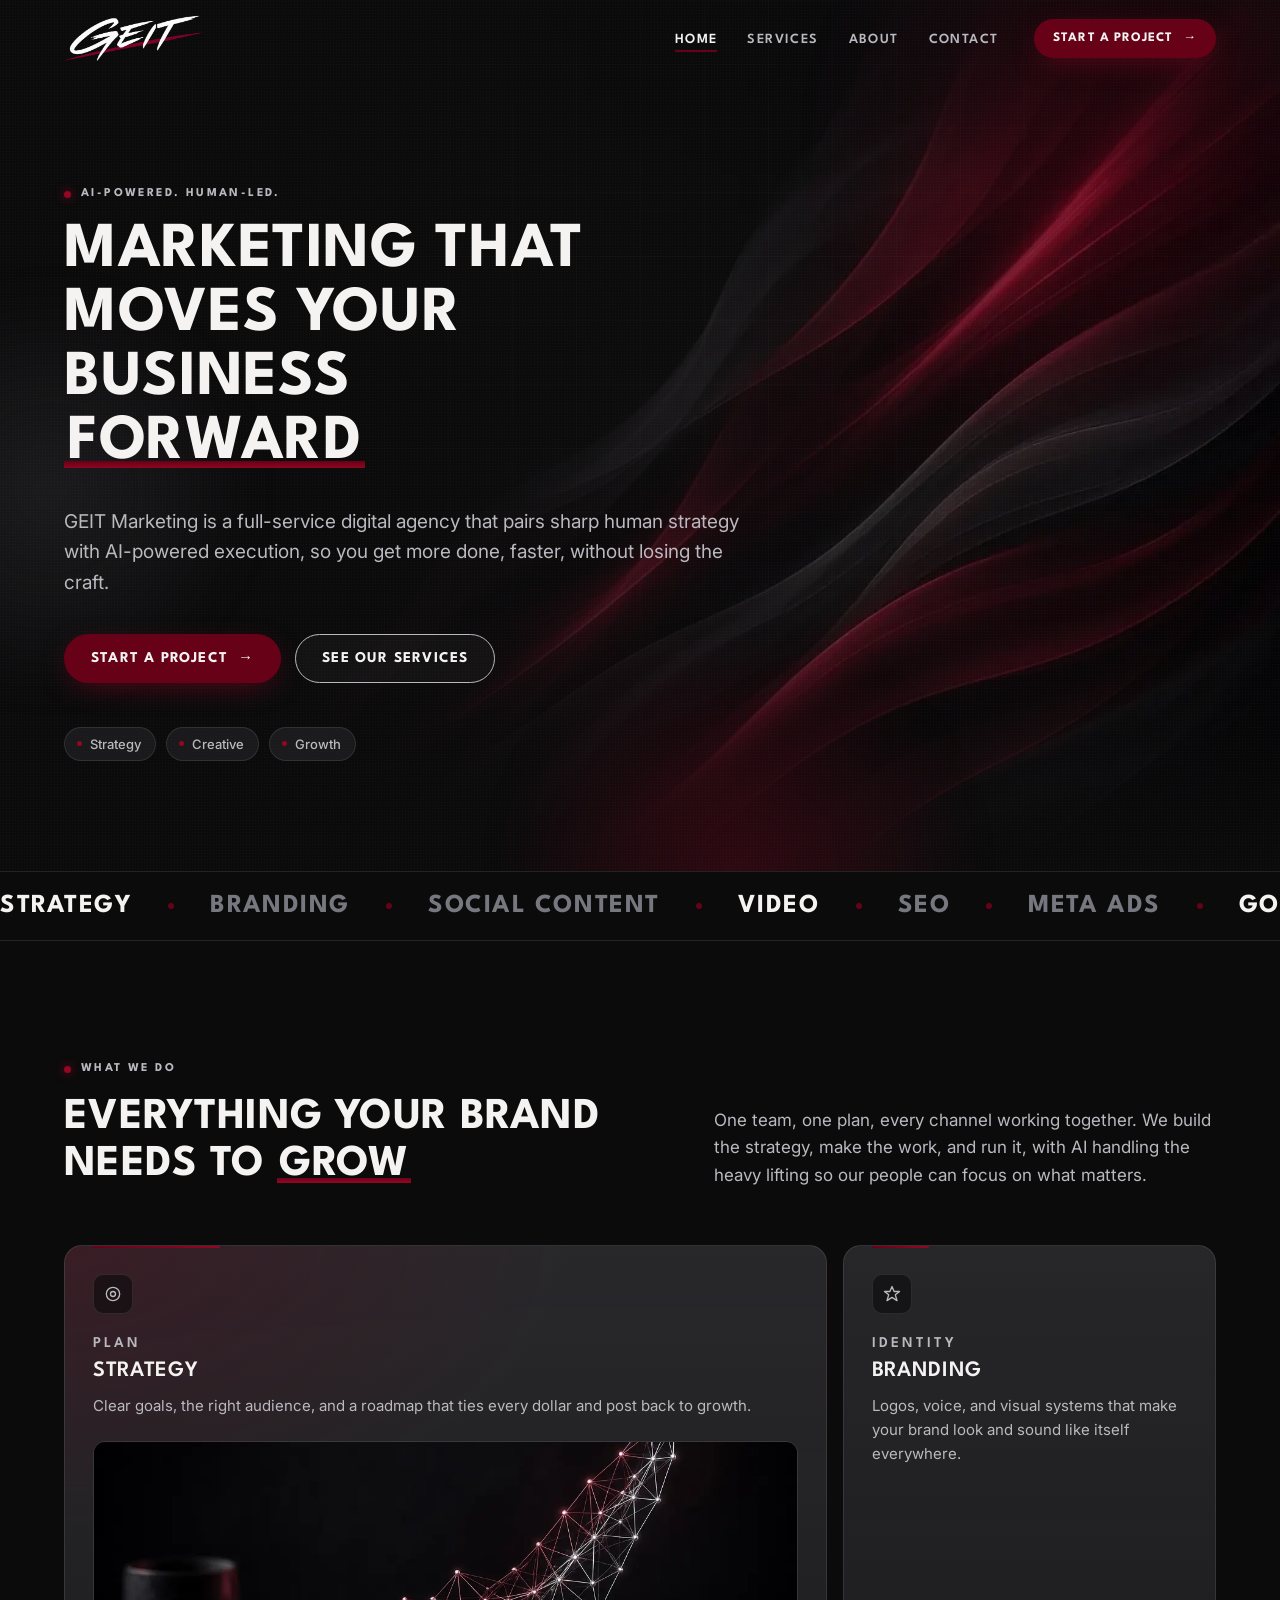
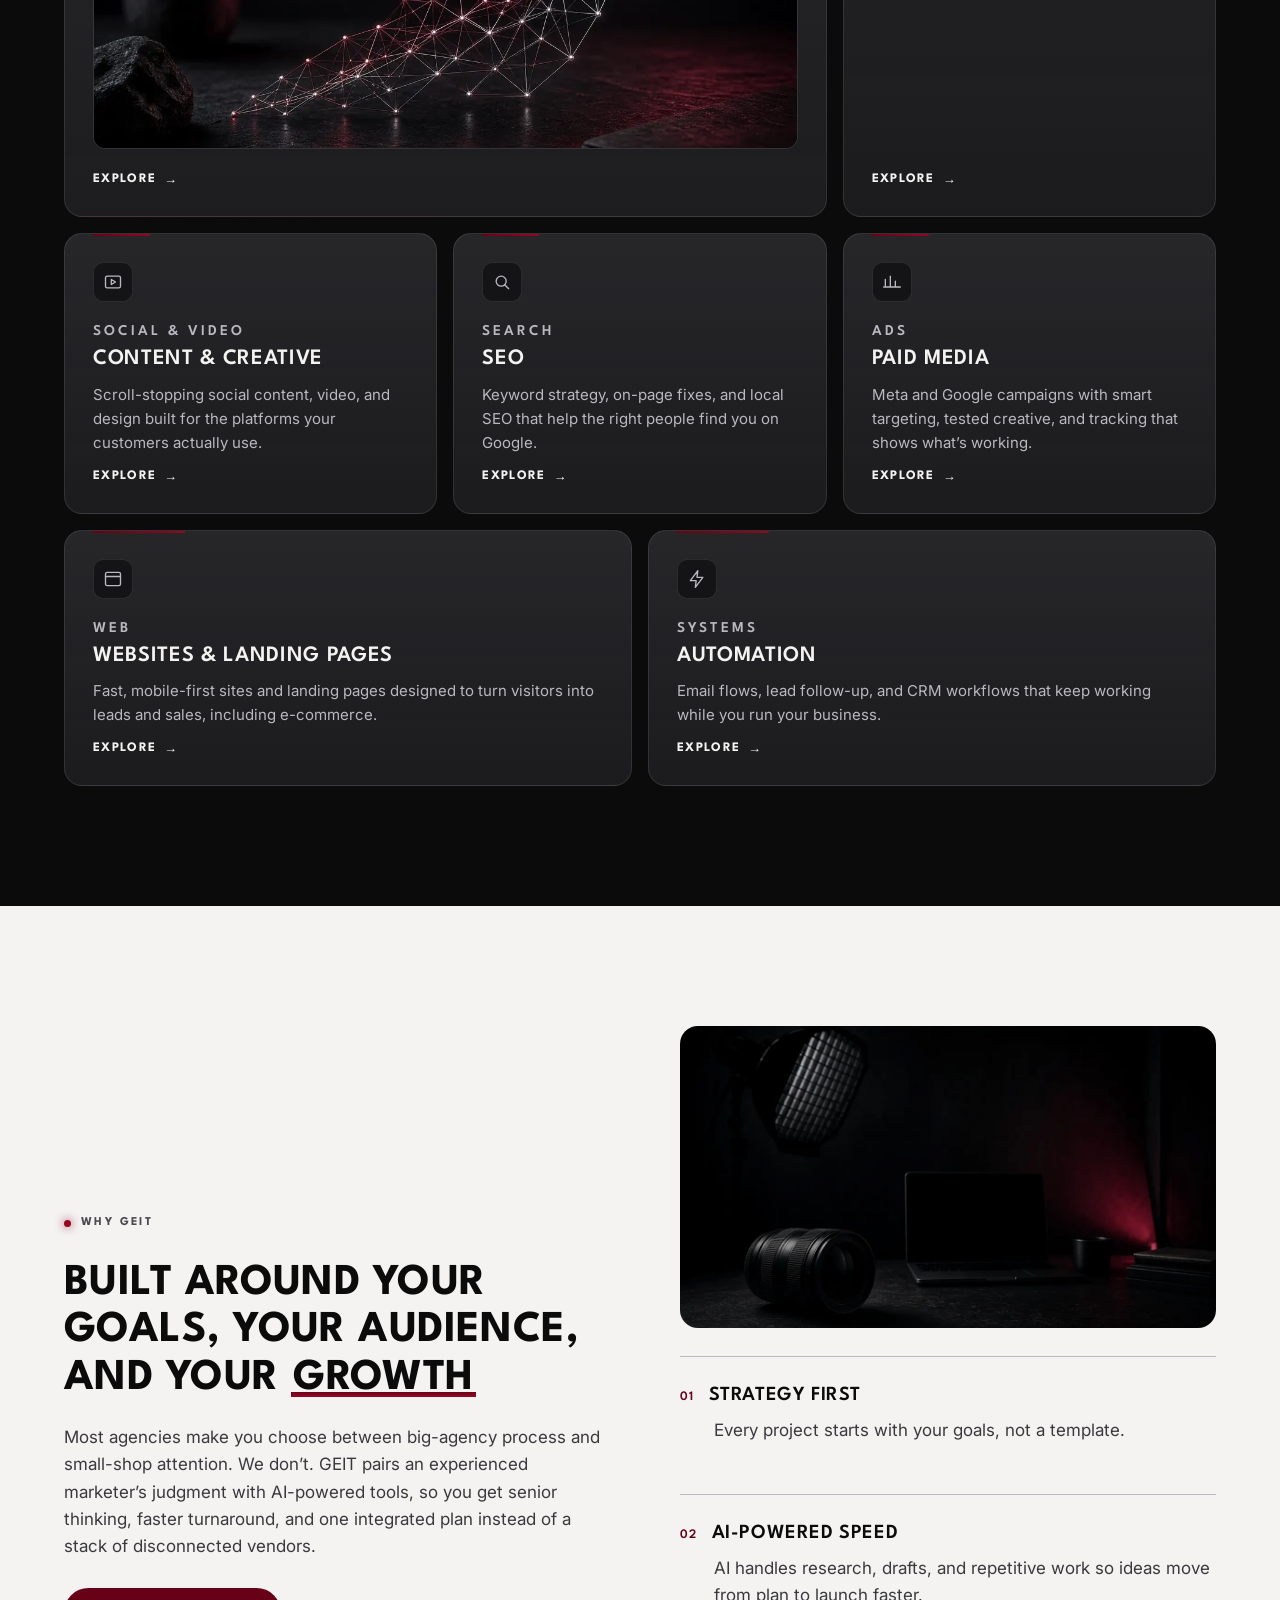
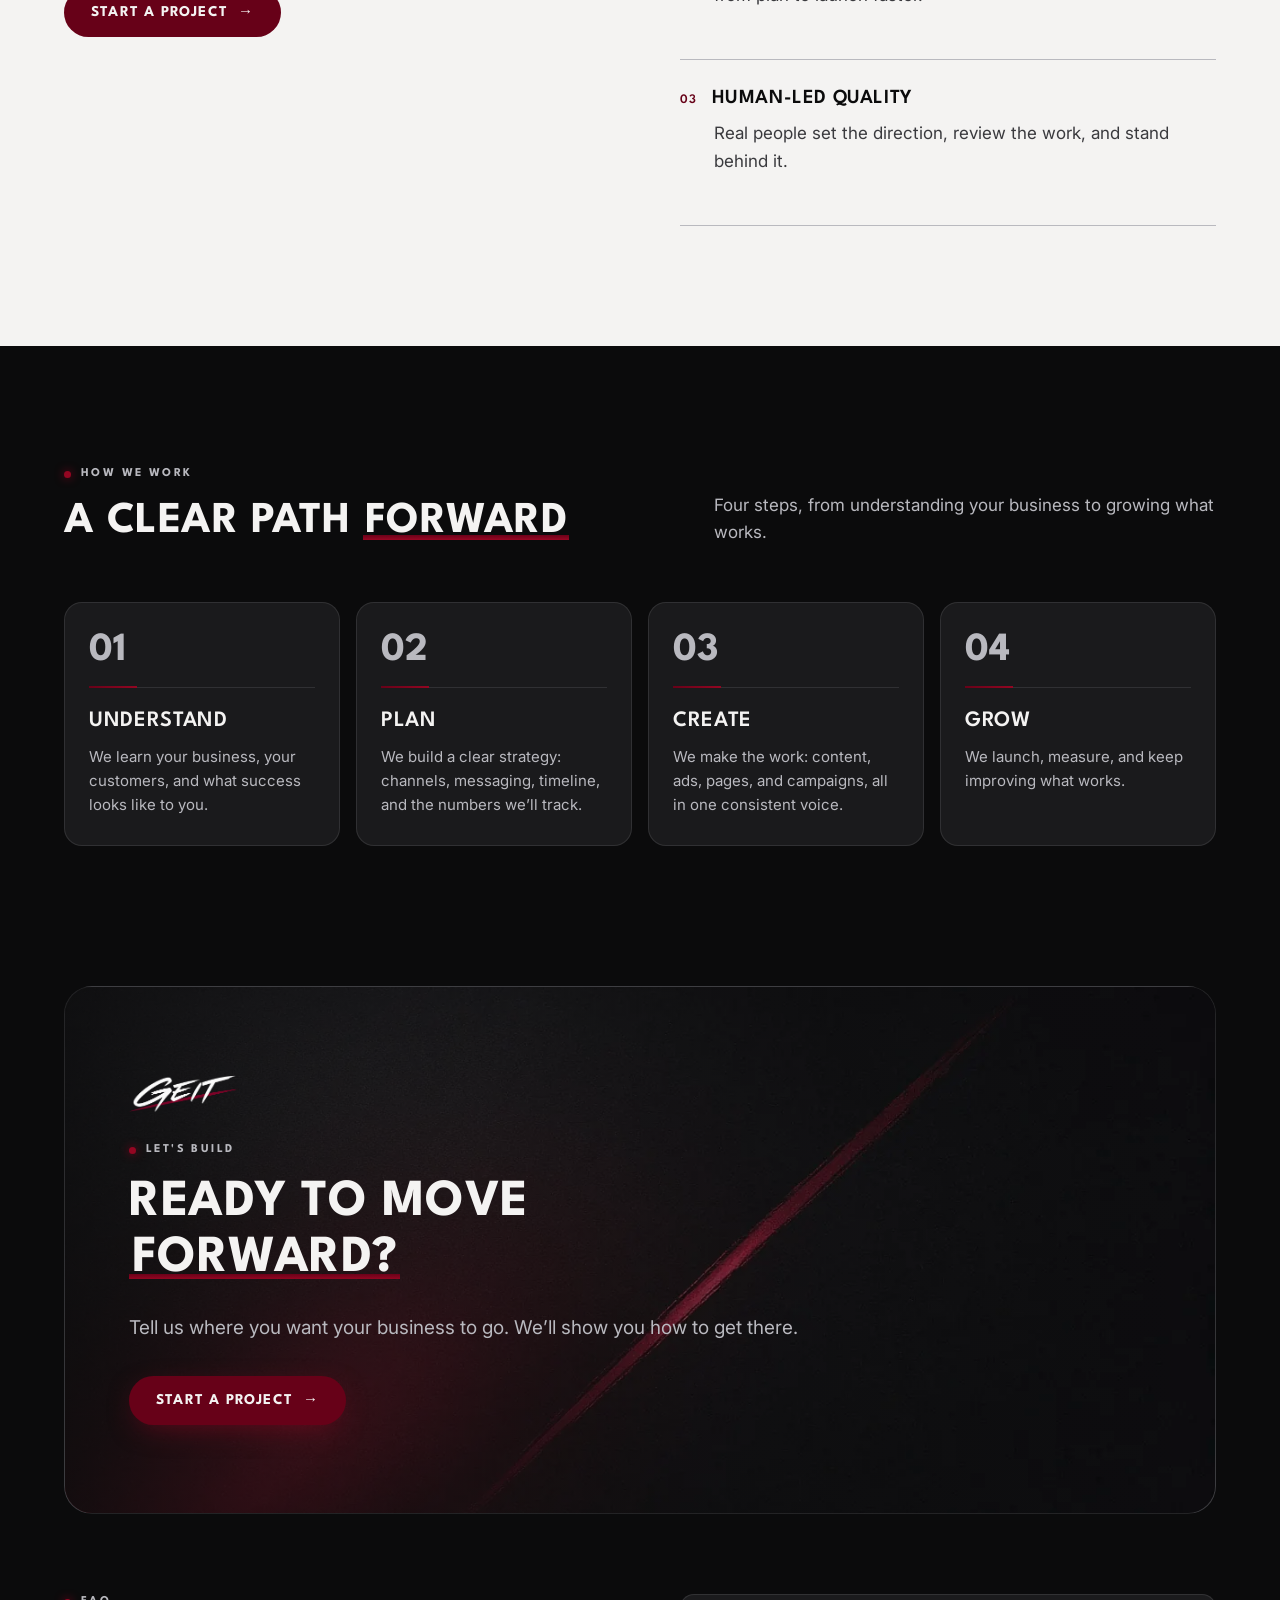
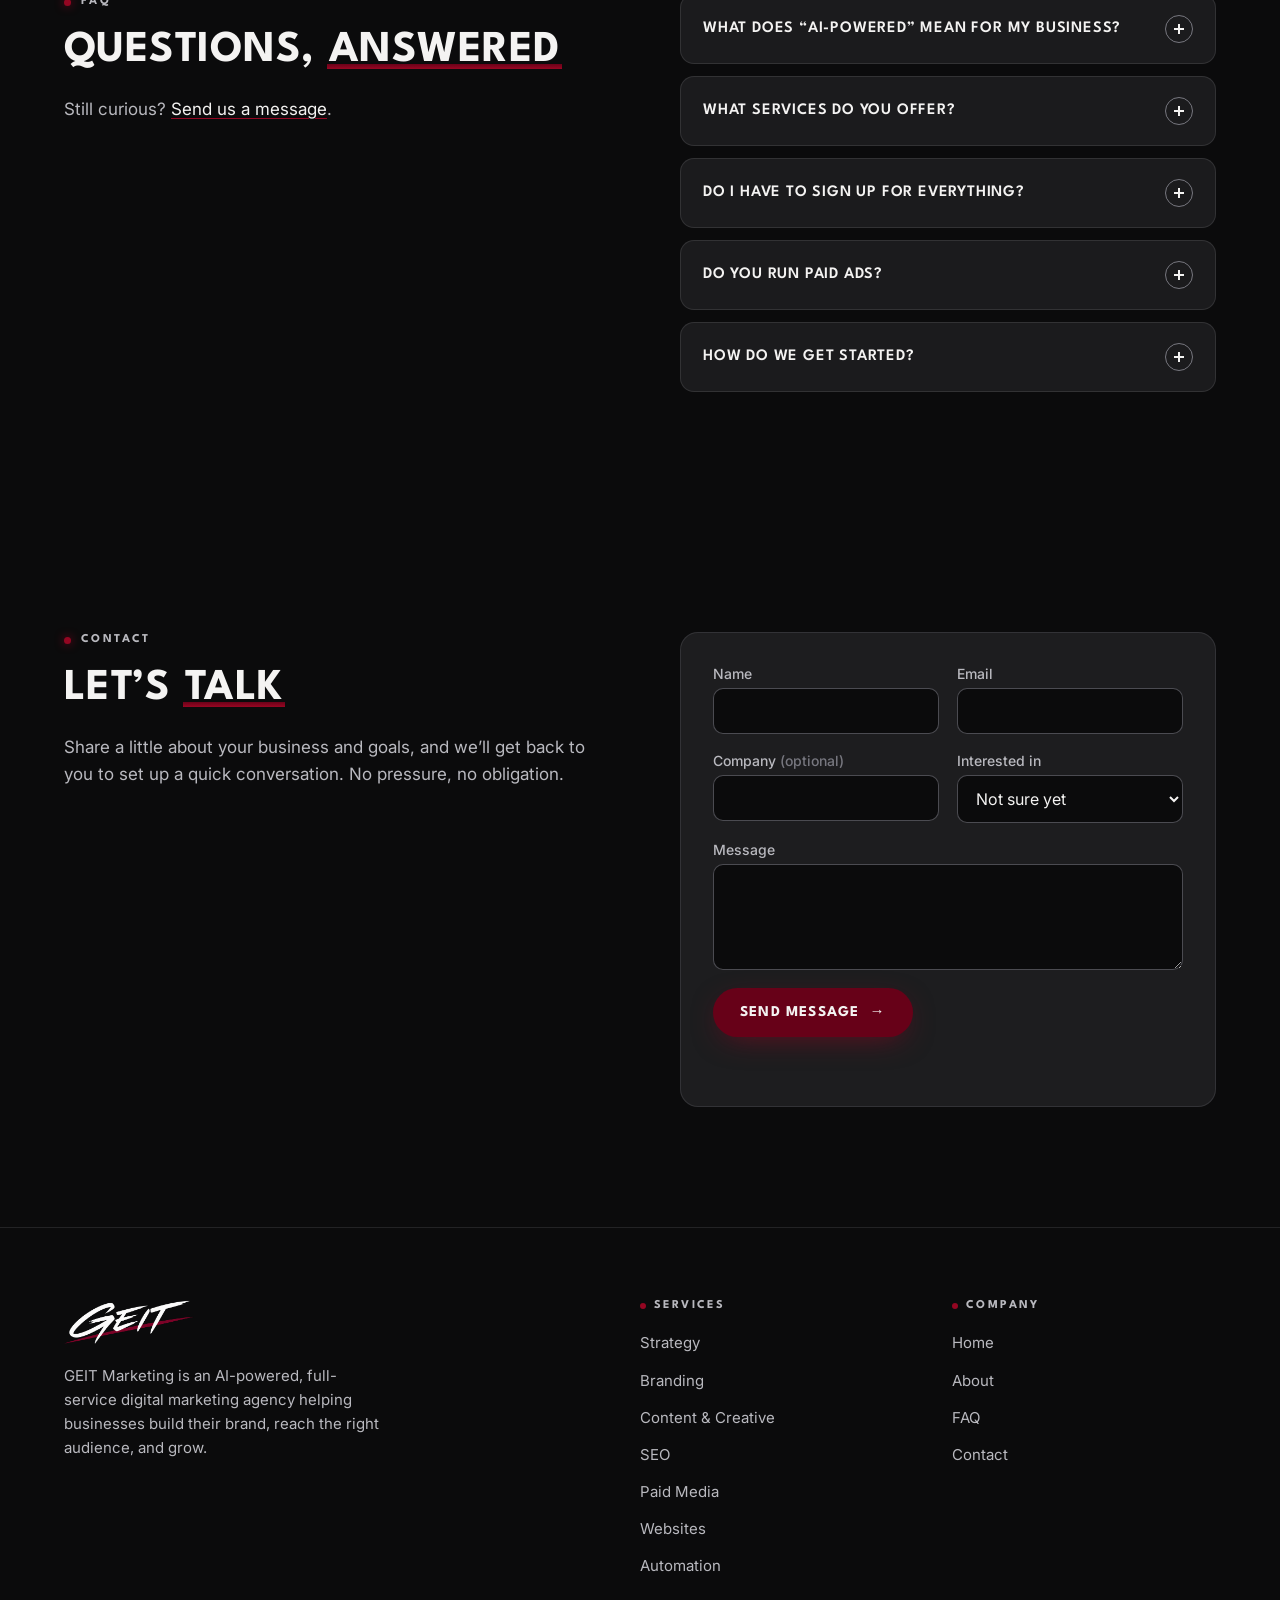
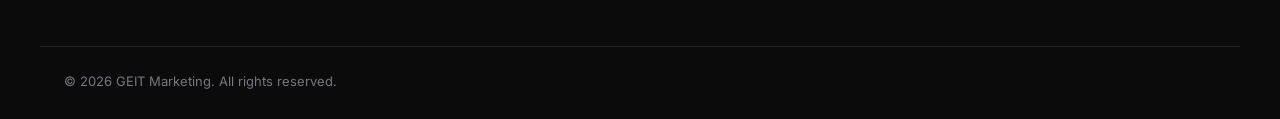
==== index.html @ 40633963 "Home links use clean URL" ====
<!DOCTYPE html>
<html lang="en">
<head>
<meta charset="utf-8">
<meta name="viewport" content="width=device-width, initial-scale=1">
<title>GEIT Marketing | AI-Powered Digital Marketing Agency</title>
<meta name="description" content="GEIT Marketing is a full-service digital agency for strategy, branding, content, SEO, paid ads, websites, and automation. AI-powered, human-led.">
<meta name="theme-color" content="#0B0B0C">
<link rel="preconnect" href="https://fonts.googleapis.com">
<link rel="preconnect" href="https://fonts.gstatic.com" crossorigin>
<link href="https://fonts.googleapis.com/css2?family=Inter:wght@400;500&family=League+Spartan:wght@600;700&display=swap" rel="stylesheet">
<link rel="stylesheet" href="css/style.css">
</head>
<body>
<a class="skip" href="#main">Skip to content</a>
<header class="site-header" id="site-header">
  <div class="wrap header-inner">
    <a href="/" class="logo" aria-label="GEIT Marketing home">
      <img src="assets/geit-logo-480.png" srcset="assets/geit-logo-480.png 480w, assets/geit-logo.png 1889w" sizes="140px" width="140" height="47" alt="GEIT Marketing">
    </a>
    <button class="nav-toggle" aria-expanded="false" aria-controls="site-nav"><span class="sr-only">Menu</span><span class="bars" aria-hidden="true"></span></button>
    <nav id="site-nav" class="site-nav" aria-label="Primary">
      <ul>
        <li><a href="/" aria-current="page">Home</a></li>
        <li><a href="#services">Services</a></li>
        <li><a href="#about">About</a></li>
        <li><a href="#contact">Contact</a></li>
      </ul>
      <a href="#contact" class="btn btn-primary btn-sm">Start a Project <span class="arr" aria-hidden="true">&rarr;</span></a>
    </nav>
  </div>
</header>

<main id="main">
  <section class="hero" id="top">
    <picture class="hero-media">
      <source type="image/webp" srcset="assets/img/hero-graded-800.webp 800w, assets/img/hero-graded.webp 1280w" sizes="100vw">
      <img src="assets/img/hero-graded.jpg" srcset="assets/img/hero-graded-800.jpg 800w, assets/img/hero-graded.jpg 1280w" sizes="100vw" width="1280" height="720" alt="" fetchpriority="high" decoding="async">
    </picture>
    <div class="hero-bg" aria-hidden="true"><span class="glow g1"></span><span class="glow g2"></span><span class="glow g3"></span><span class="grid"></span><span class="grain"></span></div>
    <div class="wrap hero-inner">
      <p class="eyebrow reveal">AI-powered. Human-led.</p>
      <h1 class="reveal">Marketing that moves your business <span class="accent">forward</span></h1>
      <p class="lead reveal">GEIT Marketing is a full-service digital agency that pairs sharp human strategy with AI-powered execution, so you get more done, faster, without losing the craft.</p>
      <div class="actions reveal">
        <a href="#contact" class="btn btn-primary">Start a project <span class="arr" aria-hidden="true">&rarr;</span></a>
        <a href="#services" class="btn btn-secondary">See our services</a>
      </div>
      <ul class="chips reveal" aria-label="What we focus on">
        <li>Strategy</li><li>Creative</li><li>Growth</li>
      </ul>
    </div>
  </section>

  <!-- Marquee strip: service names only. -->
  <div class="marquee" aria-hidden="true">
    <div class="marquee-track">
      <span>Strategy</span><span>Branding</span><span>Social Content</span><span>Video</span><span>SEO</span><span>Meta Ads</span><span>Google Ads</span><span>Email Marketing</span><span>Websites</span><span>Landing Pages</span><span>E-commerce</span><span>Automation</span>
      <span>Strategy</span><span>Branding</span><span>Social Content</span><span>Video</span><span>SEO</span><span>Meta Ads</span><span>Google Ads</span><span>Email Marketing</span><span>Websites</span><span>Landing Pages</span><span>E-commerce</span><span>Automation</span>
    </div>
  </div>

  <section class="section" id="services" aria-labelledby="services-title">
    <div class="wrap">
      <div class="sec-head reveal">
        <div><p class="eyebrow">What We Do</p><h2 id="services-title">Everything your brand needs to <span class="accent">grow</span></h2></div>
        <p class="intro">One team, one plan, every channel working together. We build the strategy, make the work, and run it, with AI handling the heavy lifting so our people can focus on what matters.</p>
      </div>
      <ul class="bento">
        <li class="card feature reveal"><span class="ico" aria-hidden="true"><svg viewBox="0 0 24 24"><circle cx="12" cy="12" r="8"/><circle cx="12" cy="12" r="3"/></svg></span><p class="tag">Plan</p><h3>Strategy</h3><p>Clear goals, the right audience, and a roadmap that ties every dollar and post back to growth.</p>
          <picture class="card-media">
            <source type="image/webp" srcset="assets/img/strategy-graded.webp">
            <img src="assets/img/strategy-graded.jpg" width="1152" height="864" loading="lazy" decoding="async" alt="A glowing wireframe arrow of connected points rising upward across a dark surface, suggesting planned growth.">
          </picture>
          <a href="#contact" class="more">Explore <span aria-hidden="true">&rarr;</span><span class="sr-only"> strategy</span></a></li>
        <li class="card reveal"><span class="ico" aria-hidden="true"><svg viewBox="0 0 24 24"><path d="M12 3l2.5 6H21l-5 4 2 7-6-4-6 4 2-7-5-4h6.5z"/></svg></span><p class="tag">Identity</p><h3>Branding</h3><p>Logos, voice, and visual systems that make your brand look and sound like itself everywhere.</p><a href="#contact" class="more">Explore <span aria-hidden="true">&rarr;</span><span class="sr-only"> branding</span></a></li>
        <li class="card reveal"><span class="ico" aria-hidden="true"><svg viewBox="0 0 24 24"><rect x="3" y="5" width="18" height="14" rx="2"/><path d="M10 9l5 3-5 3z"/></svg></span><p class="tag">Social &amp; Video</p><h3>Content &amp; Creative</h3><p>Scroll-stopping social content, video, and design built for the platforms your customers actually use.</p><a href="#contact" class="more">Explore <span aria-hidden="true">&rarr;</span><span class="sr-only"> content and creative</span></a></li>
        <li class="card reveal"><span class="ico" aria-hidden="true"><svg viewBox="0 0 24 24"><circle cx="11" cy="11" r="6"/><path d="M20 20l-4.5-4.5"/></svg></span><p class="tag">Search</p><h3>SEO</h3><p>Keyword strategy, on-page fixes, and local SEO that help the right people find you on Google.</p><a href="#contact" class="more">Explore <span aria-hidden="true">&rarr;</span><span class="sr-only"> SEO</span></a></li>
        <li class="card reveal"><span class="ico" aria-hidden="true"><svg viewBox="0 0 24 24"><path d="M4 18V9M10 18V5M16 18v-7M22 18H2"/></svg></span><p class="tag">Ads</p><h3>Paid Media</h3><p>Meta and Google campaigns with smart targeting, tested creative, and tracking that shows what&rsquo;s working.</p><a href="#contact" class="more">Explore <span aria-hidden="true">&rarr;</span><span class="sr-only"> paid media</span></a></li>
        <li class="card wide reveal"><span class="ico" aria-hidden="true"><svg viewBox="0 0 24 24"><rect x="3" y="4" width="18" height="16" rx="2"/><path d="M3 9h18"/></svg></span><p class="tag">Web</p><h3>Websites &amp; Landing Pages</h3><p>Fast, mobile-first sites and landing pages designed to turn visitors into leads and sales, including e-commerce.</p><a href="#contact" class="more">Explore <span aria-hidden="true">&rarr;</span><span class="sr-only"> websites and landing pages</span></a></li>
        <li class="card wide reveal"><span class="ico" aria-hidden="true"><svg viewBox="0 0 24 24"><path d="M13 2L4 14h7l-1 8 9-12h-7z"/></svg></span><p class="tag">Systems</p><h3>Automation</h3><p>Email flows, lead follow-up, and CRM workflows that keep working while you run your business.</p><a href="#contact" class="more">Explore <span aria-hidden="true">&rarr;</span><span class="sr-only"> automation</span></a></li>
      </ul>
    </div>
  </section>

  <section class="section light" id="about" aria-labelledby="about-title">
    <div class="wrap split">
      <div class="reveal">
        <p class="eyebrow">Why GEIT</p>
        <h2 id="about-title">Built around your goals, your audience, and your <span class="accent">growth</span></h2>
        <p>Most agencies make you choose between big-agency process and small-shop attention. We don&rsquo;t. GEIT pairs an experienced marketer&rsquo;s judgment with AI-powered tools, so you get senior thinking, faster turnaround, and one integrated plan instead of a stack of disconnected vendors.</p>
        <a href="#contact" class="btn btn-primary">Start a Project <span class="arr" aria-hidden="true">&rarr;</span></a>
      </div>
      <div class="why-right reveal">
        <picture class="media-panel">
          <source type="image/webp" srcset="assets/img/creative-graded.webp">
          <img src="assets/img/creative-graded.jpg" width="1152" height="864" loading="lazy" decoding="async" alt="A dark creative studio with a softbox light, camera lens and laptop, lit by a low burgundy glow.">
        </picture>
        <ol class="why-list">
          <li><h3>Strategy first</h3><p>Every project starts with your goals, not a template.</p></li>
          <li><h3>AI-powered speed</h3><p>AI handles research, drafts, and repetitive work so ideas move from plan to launch faster.</p></li>
          <li><h3>Human-led quality</h3><p>Real people set the direction, review the work, and stand behind it.</p></li>
        </ol>
      </div>
    </div>
  </section>

  <section class="section" aria-labelledby="process-title">
    <div class="wrap">
      <div class="sec-head reveal">
        <div><p class="eyebrow">How We Work</p><h2 id="process-title">A Clear Path <span class="accent">Forward</span></h2></div>
        <p class="intro">Four steps, from understanding your business to growing what works.</p>
      </div>
      <ol class="process">
        <li class="reveal"><span class="step" aria-hidden="true">01</span><h3>Understand</h3><p>We learn your business, your customers, and what success looks like to you.</p></li>
        <li class="reveal"><span class="step" aria-hidden="true">02</span><h3>Plan</h3><p>We build a clear strategy: channels, messaging, timeline, and the numbers we&rsquo;ll track.</p></li>
        <li class="reveal"><span class="step" aria-hidden="true">03</span><h3>Create</h3><p>We make the work: content, ads, pages, and campaigns, all in one consistent voice.</p></li>
        <li class="reveal"><span class="step" aria-hidden="true">04</span><h3>Grow</h3><p>We launch, measure, and keep improving what works.</p></li>
      </ol>
    </div>
  </section>

  <section class="cta-wrap" aria-labelledby="cta-title">
    <div class="wrap">
      <div class="cta-panel reveal">
        <picture class="cta-media">
          <source type="image/webp" srcset="assets/img/cta-bg-graded-800.webp 800w, assets/img/cta-bg-graded.webp 1280w" sizes="(max-width:1248px) 100vw, 1200px">
          <img src="assets/img/cta-bg-graded.jpg" srcset="assets/img/cta-bg-graded-800.jpg 800w, assets/img/cta-bg-graded.jpg 1280w" sizes="(max-width:1248px) 100vw, 1200px" width="1280" height="720" loading="lazy" decoding="async" alt="">
        </picture>
        <img src="assets/geit-logo-480.png" width="110" height="37" alt="" class="cta-logo" loading="lazy">
        <p class="eyebrow">Let's build</p>
        <h2 id="cta-title">Ready to move <span class="accent">forward?</span></h2>
        <p class="lead">Tell us where you want your business to go. We&rsquo;ll show you how to get there.</p>
        <div class="actions"><a href="#contact" class="btn btn-primary">Start a project <span class="arr" aria-hidden="true">&rarr;</span></a></div>
      </div>
    </div>
  </section>
  <section class="section faq" id="faq" aria-labelledby="faq-title">
    <div class="wrap split">
      <div class="reveal">
        <p class="eyebrow">FAQ</p>
        <h2 id="faq-title">Questions, <span class="accent">answered</span></h2>
        <p class="intro">Still curious? <a href="#contact">Send us a message</a>.</p>
      </div>
      <div class="faq-list reveal">
          <div class="faq-item">
            <h3><button type="button" class="faq-q" aria-expanded="false" aria-controls="faq-a1" id="faq-q1"><span>What does &ldquo;AI-powered&rdquo; mean for my business?</span><span class="faq-icon" aria-hidden="true"></span></button></h3>
            <div class="faq-a" id="faq-a1" role="region" aria-labelledby="faq-q1" hidden><p>We use AI for research, drafting, and repetitive tasks so work moves faster. People set the strategy and approve everything before it goes out.</p></div>
          </div>
          <div class="faq-item">
            <h3><button type="button" class="faq-q" aria-expanded="false" aria-controls="faq-a2" id="faq-q2"><span>What services do you offer?</span><span class="faq-icon" aria-hidden="true"></span></button></h3>
            <div class="faq-a" id="faq-a2" role="region" aria-labelledby="faq-q2" hidden><p>Strategy, branding, content and video, SEO, Meta and Google ads, websites and landing pages, e-commerce, and email and automation.</p></div>
          </div>
          <div class="faq-item">
            <h3><button type="button" class="faq-q" aria-expanded="false" aria-controls="faq-a3" id="faq-q3"><span>Do I have to sign up for everything?</span><span class="faq-icon" aria-hidden="true"></span></button></h3>
            <div class="faq-a" id="faq-a3" role="region" aria-labelledby="faq-q3" hidden><p>No. Start with one service or a full program. We&rsquo;ll recommend what fits your goals and budget.</p></div>
          </div>
          <div class="faq-item">
            <h3><button type="button" class="faq-q" aria-expanded="false" aria-controls="faq-a4" id="faq-q4"><span>Do you run paid ads?</span><span class="faq-icon" aria-hidden="true"></span></button></h3>
            <div class="faq-a" id="faq-a4" role="region" aria-labelledby="faq-q4" hidden><p>Yes, on Meta and Google, with tracking set up so you can see what your budget is doing.</p></div>
          </div>
          <div class="faq-item">
            <h3><button type="button" class="faq-q" aria-expanded="false" aria-controls="faq-a5" id="faq-q5"><span>How do we get started?</span><span class="faq-icon" aria-hidden="true"></span></button></h3>
            <div class="faq-a" id="faq-a5" role="region" aria-labelledby="faq-q5" hidden><p>Send us a message through the contact form, and we&rsquo;ll set up a quick call to learn about your business.</p></div>
          </div>
      </div>
    </div>
  </section>


  <section class="section" id="contact" aria-labelledby="contact-title">
    <div class="wrap split">
      <div class="reveal">
        <p class="eyebrow">Contact</p>
        <h2 id="contact-title">Let&rsquo;s <span class="accent">talk</span></h2>
        <p class="intro">Share a little about your business and goals, and we&rsquo;ll get back to you to set up a quick conversation. No pressure, no obligation.</p>
      </div>
      <form class="contact-form reveal" id="contact-form" novalidate>
        <input type="text" name="_honey" tabindex="-1" autocomplete="off" aria-hidden="true" style="position:absolute;left:-9999px">
        <div class="field"><label for="name">Name</label><input id="name" name="name" autocomplete="name" required></div>
        <div class="field"><label for="email">Email</label><input id="email" name="email" type="email" autocomplete="email" required></div>
        <div class="field"><label for="company">Company <span class="opt">(optional)</span></label><input id="company" name="company" autocomplete="organization"></div>
        <div class="field"><label for="service">Interested in</label>
          <select id="service" name="service"><option>Not sure yet</option><option>Strategy</option><option>Branding</option><option>Content &amp; Creative</option><option>SEO</option><option>Paid Media</option><option>Websites &amp; Landing Pages</option><option>Automation</option></select></div>
        <div class="field full"><label for="message">Message</label><textarea id="message" name="message" rows="4" required></textarea></div>
        <button type="submit" class="btn btn-primary">Send Message <span class="arr" aria-hidden="true">&rarr;</span></button>
        <p class="form-status" role="status" aria-live="polite"></p>
      </form>
    </div>
  </section>
</main>

<footer class="site-footer">
  <div class="wrap footer-grid">
    <div class="f-brand">
      <img src="assets/geit-logo-480.png" width="130" height="44" alt="GEIT Marketing" loading="lazy">
      <p>GEIT Marketing is an AI-powered, full-service digital marketing agency helping businesses build their brand, reach the right audience, and grow.</p>
    </div>
    <nav aria-label="Footer: Services"><h2 class="f-title">Services</h2><ul><li><a href="#services">Strategy</a></li><li><a href="#services">Branding</a></li><li><a href="#services">Content &amp; Creative</a></li><li><a href="#services">SEO</a></li><li><a href="#services">Paid Media</a></li><li><a href="#services">Websites</a></li><li><a href="#services">Automation</a></li></ul></nav>
    <nav aria-label="Footer: Company"><h2 class="f-title">Company</h2><ul><li><a href="/">Home</a></li><li><a href="#about">About</a></li><li><a href="#faq">FAQ</a></li><li><a href="#contact">Contact</a></li></ul></nav>
  </div>
  <div class="wrap f-bottom"><p>&copy; <span id="year">2026</span> GEIT Marketing. All rights reserved.</p></div>
</footer>
<script src="js/main.js" defer></script>
</body>
</html>
---- css/style.css ----
:root{--black:#0B0B0C;--burgundy:#670118;--crimson:#940622;--graphite:#2A2A2D;--steel:#77777F;--silver:#B9B9BF;--white:#F4F3F2;
--line:rgba(185,185,191,.14);--head:"League Spartan",Arial,Helvetica,sans-serif;--body:Inter,Arial,Helvetica,sans-serif;
--grad-brand:linear-gradient(135deg,#670118,#940622);--grad-dark:linear-gradient(180deg,#0B0B0C,#2A2A2D);--ease:cubic-bezier(.2,.7,.2,1);--hh:76px}
*,*::before,*::after{box-sizing:border-box}
html{scroll-behavior:smooth;scroll-padding-top:var(--hh)}
body{margin:0;background:var(--black);color:var(--white);font:400 17px/1.6 var(--body);-webkit-font-smoothing:antialiased}
img,svg{max-width:100%;display:block}
a{color:inherit}
h1,h2,h3,.f-title{font-family:var(--head);font-weight:700;margin:0 0 .5em;text-transform:uppercase;letter-spacing:.01em}
h1{font-size:clamp(40px,6vw,64px);line-height:1}
@media(min-width:700px){h1{font-size:clamp(48px,5.6vw,64px)}}
h2{font-size:clamp(30px,3.8vw,44px);line-height:1.08}
h3{font-size:22px;line-height:1.2;font-weight:600;letter-spacing:.03em}
p{margin:0 0 1em}
.accent{background:linear-gradient(transparent 82%,var(--burgundy) 82%,var(--crimson) 94%,transparent 94%);padding:0 .05em}
.wrap{max-width:1200px;margin:0 auto;padding:0 24px}
.sr-only{position:absolute;width:1px;height:1px;overflow:hidden;clip:rect(0 0 0 0);white-space:nowrap}
.skip{position:absolute;left:-999px;top:8px;background:var(--burgundy);padding:8px 14px;z-index:100}
.skip:focus{left:8px}
:focus-visible{outline:2px solid var(--silver);outline-offset:3px}
.eyebrow{font:700 12px/1.4 var(--head);letter-spacing:.2em;text-transform:uppercase;color:var(--silver);margin-bottom:16px;display:flex;align-items:center;gap:10px}
.eyebrow::before{content:"";width:7px;height:7px;border-radius:50%;background:var(--crimson);box-shadow:0 0 10px rgba(148,6,34,.9);flex:none}
/* buttons: pill */
.btn{display:inline-flex;align-items:center;gap:10px;font:700 15px/1 var(--head);letter-spacing:.08em;text-transform:uppercase;text-decoration:none;padding:16px 26px;border-radius:999px;border:1px solid transparent;cursor:pointer;transition:background .25s,border-color .25s,color .25s,transform .25s var(--ease)}
.btn .arr{transition:transform .25s var(--ease)}
.btn:hover .arr{transform:translateX(4px)}
.btn-primary{background:var(--burgundy);color:var(--white);box-shadow:0 8px 30px -10px rgba(148,6,34,.7)}
.btn-primary:hover{background:var(--crimson)}
.btn-secondary{border-color:var(--silver);color:var(--white);background:rgba(244,243,242,.03)}
.btn-secondary:hover{background:var(--white);color:var(--black)}
.btn-sm{padding:12px 18px;font-size:13px}
/* header: transparent over hero, solid on scroll */
.site-header{position:fixed;inset:0 0 auto;z-index:50;transition:background .3s,border-color .3s,backdrop-filter .3s;border-bottom:1px solid transparent}
.site-header.scrolled,.site-header.menu-open{background:rgba(11,11,12,.92);backdrop-filter:blur(10px);border-color:var(--line)}
.header-inner{display:flex;align-items:center;justify-content:space-between;height:var(--hh);position:relative}
.logo{display:block;padding:14px 14px 14px 0} /* ~10% clear space */
.logo img{width:140px;height:auto}
.site-nav{display:flex;align-items:center;gap:36px}
.site-nav ul{display:flex;gap:30px;list-style:none;margin:0;padding:0}
.site-nav ul a{text-decoration:none;color:var(--silver);font:600 14px var(--head);letter-spacing:.1em;text-transform:uppercase;padding:6px 0;position:relative}
.site-nav ul a::after{content:"";position:absolute;left:0;right:0;bottom:0;height:2px;background:var(--burgundy);transform:scaleX(0);transform-origin:left;transition:transform .3s var(--ease)}
.site-nav ul a:hover,.site-nav ul a[aria-current]{color:var(--white)}
.site-nav ul a:hover::after,.site-nav ul a[aria-current]::after{transform:scaleX(1)}
.nav-toggle{display:none;background:none;border:1px solid var(--steel);width:44px;height:44px;border-radius:999px;cursor:pointer}
.bars,.bars::before,.bars::after{display:block;width:18px;height:2px;background:var(--white);margin:auto;position:relative}
.bars::before,.bars::after{content:"";position:absolute;left:0}.bars::before{top:-6px}.bars::after{top:6px}
@media(max-width:860px){
 .nav-toggle{display:block}
 .site-nav{display:none;position:absolute;top:100%;left:-24px;right:-24px;background:var(--black);flex-direction:column;align-items:stretch;padding:12px 24px 24px;gap:16px;border-bottom:1px solid var(--line)}
 .site-nav.open{display:flex}
 .site-nav ul{flex-direction:column;gap:0}
 .site-nav ul a{display:block;padding:14px 0;border-bottom:1px solid var(--line)}
 .site-nav ul a::after{display:none}
 .site-nav .btn{justify-content:center}
}
/* hero */
.hero{position:relative;overflow:hidden;background:var(--grad-dark);padding:calc(var(--hh) + 110px) 0 110px;min-height:min(92vh,860px);display:flex;align-items:center}
.hero-bg>*{position:absolute;pointer-events:none}
.glow{border-radius:50%;filter:blur(20px)}
.g1{width:720px;height:720px;right:-200px;top:-220px;background:radial-gradient(circle,rgba(103,1,24,.55),transparent 62%);animation:drift1 22s ease-in-out infinite alternate}
.g2{width:520px;height:520px;right:22%;bottom:-260px;background:radial-gradient(circle,rgba(148,6,34,.28),transparent 65%);animation:drift2 26s ease-in-out infinite alternate}
.g3{width:460px;height:460px;left:-180px;top:30%;background:radial-gradient(circle,rgba(119,119,127,.16),transparent 65%);animation:drift1 30s ease-in-out infinite alternate-reverse}
.grid{inset:0;background-image:linear-gradient(var(--line) 1px,transparent 1px),linear-gradient(90deg,var(--line) 1px,transparent 1px);background-size:64px 64px;opacity:.35;-webkit-mask-image:radial-gradient(ellipse at 60% 30%,#000 10%,transparent 70%);mask-image:radial-gradient(ellipse at 60% 30%,#000 10%,transparent 70%)}
.grain{inset:-50%;background-image:radial-gradient(rgba(244,243,242,.06) 1px,transparent 1px);background-size:3px 3px;animation:grain 8s steps(8) infinite;opacity:.6}
@keyframes drift1{to{transform:translate(-80px,60px) scale(1.08)}}
@keyframes drift2{to{transform:translate(90px,-50px) scale(.95)}}
@keyframes grain{0%{transform:translate(0,0)}25%{transform:translate(-2%,1%)}50%{transform:translate(1%,-2%)}75%{transform:translate(2%,2%)}100%{transform:translate(0,0)}}
.hero-inner{position:relative;z-index:1;width:100%}
.hero h1{max-width:15ch}
.lead{font-size:19px;color:var(--silver);max-width:58ch;margin:26px 0 36px}
.actions{display:flex;flex-wrap:wrap;gap:14px}
.chips{display:flex;flex-wrap:wrap;gap:10px;list-style:none;padding:0;margin:44px 0 0}
.chips li{font:500 13px var(--body);color:var(--silver);border:1px solid var(--line);background:rgba(42,42,45,.5);padding:8px 14px 8px 12px;border-radius:999px;display:flex;align-items:center;gap:8px}
.chips li::before{content:"";width:5px;height:5px;border-radius:50%;background:var(--crimson)}
/* marquee */
.marquee{border-block:1px solid var(--line);background:var(--black);overflow:hidden;padding:22px 0}
.marquee-track{display:flex;width:max-content;animation:marquee 40s linear infinite}
.marquee span{font:700 26px var(--head);text-transform:uppercase;letter-spacing:.06em;color:var(--steel);white-space:nowrap;display:flex;align-items:center}
.marquee span::after{content:"";width:6px;height:6px;border-radius:50%;background:var(--burgundy);margin:0 36px}
.marquee span:nth-child(3n+1){color:var(--white)}
@keyframes marquee{to{transform:translateX(-50%)}}
/* sections */
.section{padding:120px 0}
.sec-head{display:grid;grid-template-columns:1.2fr 1fr;gap:48px;align-items:end;margin-bottom:56px}
.sec-head h2{margin:0}
.intro{color:var(--silver);max-width:52ch;margin:0}
/* bento */
.bento{list-style:none;padding:0;margin:0;display:grid;grid-template-columns:repeat(6,1fr);gap:16px}
.card{grid-column:span 2;position:relative;background:linear-gradient(180deg,rgba(42,42,45,.9),rgba(42,42,45,.55));border:1px solid var(--line);border-radius:18px;padding:28px;display:flex;flex-direction:column;overflow:hidden;transition:border-color .3s,transform .3s var(--ease)}
.card::before{content:"";position:absolute;left:28px;right:28px;top:0;height:2px;background:var(--grad-brand);transform:scaleX(.18);transform-origin:left;transition:transform .4s var(--ease)}
.card:hover{border-color:rgba(185,185,191,.35);transform:translateY(-4px)}
.card:hover::before{transform:scaleX(1)}
.card.feature{grid-column:span 4;grid-row:span 1;background:radial-gradient(120% 90% at 0% 0%,rgba(103,1,24,.28),transparent 55%),linear-gradient(180deg,rgba(42,42,45,.95),rgba(42,42,45,.6))}
.card.wide{grid-column:span 3}
.ico{width:40px;height:40px;border-radius:10px;border:1px solid var(--line);background:rgba(11,11,12,.6);display:grid;place-items:center;margin-bottom:22px}
.ico svg{width:20px;height:20px;fill:none;stroke:var(--silver);stroke-width:1.6;stroke-linecap:round;stroke-linejoin:round}
.tag{font:600 11px var(--head);letter-spacing:.2em;text-transform:uppercase;color:var(--steel);margin-bottom:8px}
.card p{color:var(--silver);font-size:15px}
.card h3{margin-bottom:10px}
.more{margin-top:auto;font:700 13px var(--head);letter-spacing:.1em;text-transform:uppercase;text-decoration:none;color:var(--white);display:inline-flex;gap:8px;align-self:flex-start}
.more:hover{color:var(--silver)}
.more span[aria-hidden]{transition:transform .25s var(--ease)}
.more:hover span[aria-hidden]{transform:translateX(4px)}
.bars-viz{display:flex;align-items:flex-end;gap:10px;height:96px;margin:6px 0 24px}
.bars-viz i{flex:1;border-radius:6px 6px 2px 2px;background:linear-gradient(180deg,var(--crimson),var(--burgundy));opacity:.85;transform-origin:bottom;transform:scaleY(0);transition:transform .9s var(--ease)}
.bars-viz i:nth-child(1){height:30%}.bars-viz i:nth-child(2){height:46%}.bars-viz i:nth-child(3){height:40%}.bars-viz i:nth-child(4){height:58%}.bars-viz i:nth-child(5){height:54%}.bars-viz i:nth-child(6){height:74%}.bars-viz i:nth-child(7){height:92%}
.in .bars-viz i,.no-js .bars-viz i{transform:scaleY(1)}
.bars-viz i:nth-child(n){transition-delay:calc(var(--d,0)*1ms)}
/* light */
.light{background:var(--white);color:var(--black)}
.light .eyebrow{color:#4a4a50}
.light p{color:#3a3a3e}
.light .btn-primary{box-shadow:none}
.split{display:grid;grid-template-columns:1fr 1fr;gap:80px;align-items:center}
.light .split p{max-width:52ch;margin-bottom:28px}
.why-list{list-style:none;counter-reset:w;padding:0;margin:0}
.why-list li{counter-increment:w;padding:26px 0 22px;border-top:1px solid var(--silver);position:relative}
.why-list li:last-child{border-bottom:1px solid var(--silver)}
.why-list h3{display:flex;gap:14px;align-items:baseline;font-size:20px}
.why-list h3::before{content:"0" counter(w);font-size:13px;color:var(--burgundy);letter-spacing:.1em}
.why-list p{margin:0;padding-left:34px}
/* process */
.process{list-style:none;padding:0;margin:0;display:grid;grid-template-columns:repeat(4,1fr);gap:16px}
.process li{background:rgba(42,42,45,.5);border:1px solid var(--line);border-radius:18px;padding:28px 24px}
.step{display:block;font:700 40px/1 var(--head);color:var(--silver);padding-bottom:16px;margin-bottom:20px;border-bottom:1px solid var(--line);position:relative}
.step::after{content:"";position:absolute;left:0;bottom:-1px;width:48px;height:2px;background:var(--grad-brand)}
.process p{color:var(--silver);font-size:15px;margin:0}
/* cta panel */
.cta-wrap{padding:20px 0 40px}
.cta-panel{position:relative;overflow:hidden;border-radius:28px;border:1px solid var(--line);background:var(--grad-dark);padding:88px 64px}
.cta-panel .glow-x{position:absolute;width:760px;height:760px;right:-240px;top:-260px;background:radial-gradient(circle,rgba(103,1,24,.6),transparent 62%);animation:drift2 24s ease-in-out infinite alternate;pointer-events:none}
.cta-panel>*{position:relative}
.cta-logo{width:110px;height:auto;margin:0 0 30px}
.cta-panel h2{max-width:16ch;font-size:clamp(32px,4.4vw,52px)}
.cta-panel .lead{margin:18px 0 32px}
/* form */
.contact-form{display:grid;grid-template-columns:1fr 1fr;gap:18px;background:rgba(42,42,45,.6);border:1px solid var(--line);padding:32px;border-radius:18px}
.field{display:flex;flex-direction:column;gap:6px;min-width:0}
.field.full,.contact-form .btn,.form-status{grid-column:1/-1}
label{font:500 14px var(--body);color:var(--silver)}
.opt{color:var(--steel)}
input,select,textarea{font:400 16px var(--body);color:var(--white);background:var(--black);border:1px solid rgba(119,119,127,.6);border-radius:10px;padding:12px 14px;width:100%;transition:border-color .2s,box-shadow .2s}
input:focus,select:focus,textarea:focus{outline:none;border-color:var(--silver);box-shadow:0 0 0 3px rgba(148,6,34,.55)}
input[aria-invalid=true],textarea[aria-invalid=true]{border-color:var(--crimson)}
.contact-form .btn{justify-self:start}
.form-status{margin:0;font-size:14px;color:var(--silver);min-height:1.4em}
#contact .split{align-items:start}
/* footer */
.site-footer{border-top:1px solid var(--line);padding:72px 0 0;background:var(--black)}
.footer-grid{display:grid;grid-template-columns:2fr 1fr 1fr;gap:48px}
.f-brand img{width:130px;height:auto;margin:0 0 20px}
.f-brand p{color:var(--silver);font-size:15px;max-width:36ch}
.f-title{font-size:12px;letter-spacing:.2em;color:var(--silver);margin-bottom:16px}
.f-title::before{content:"";display:inline-block;width:6px;height:6px;border-radius:50%;background:var(--crimson);margin-right:8px;vertical-align:middle}
.site-footer ul{list-style:none;margin:0;padding:0}
.site-footer li{margin-bottom:10px}
.site-footer ul a{color:var(--silver);text-decoration:none;font-size:15px}
.site-footer ul a:hover{color:var(--white)}
.f-bottom{border-top:1px solid var(--line);margin-top:56px;padding-top:24px;padding-bottom:28px}
.f-bottom p{color:var(--steel);font-size:13px;margin:0}
/* reveal on scroll (JS adds .js to <html>) */
.js .reveal{opacity:0;transform:translateY(24px);transition:opacity .8s var(--ease),transform .8s var(--ease)}
.js .reveal.in{opacity:1;transform:none}
/* responsive */
@media(max-width:1000px){
 .bento{grid-template-columns:repeat(2,1fr)}.card,.card.wide{grid-column:span 1}.card.feature{grid-column:span 2}
 .process{grid-template-columns:repeat(2,1fr)}
}
@media(max-width:760px){
 .hero{padding:calc(var(--hh) + 64px) 0 72px;min-height:0}.section{padding:80px 0}
 .sec-head,.split{grid-template-columns:1fr;gap:20px}
 .split{gap:40px}
 .bento,.process{grid-template-columns:1fr}.card.feature{grid-column:span 1}
 .contact-form{grid-template-columns:1fr;padding:22px}
 .cta-panel{padding:56px 24px;border-radius:20px}
 .footer-grid{grid-template-columns:1fr 1fr}.f-brand{grid-column:1/-1}
 .lead{font-size:17px}
 .marquee span{font-size:20px}.marquee span::after{margin:0 22px}
 .eyebrow{letter-spacing:.14em}
}
@media (prefers-reduced-motion:reduce){
 html{scroll-behavior:auto}
 *,*::before,*::after{animation:none!important;transition:none!important}
 .js .reveal{opacity:1;transform:none}.bars-viz i{transform:none}
}

/* photography (graded to GEIT burgundy/crimson) */
.hero-media,.hero-media img{position:absolute;inset:0;width:100%;height:100%}
.hero-media img{object-fit:cover;object-position:right center}
.hero-media::after{content:"";position:absolute;inset:0;background:linear-gradient(90deg,#0B0B0C 0%,rgba(11,11,12,.92) 30%,rgba(11,11,12,.45) 62%,rgba(11,11,12,.15) 100%),linear-gradient(0deg,#0B0B0C 0%,transparent 28%),linear-gradient(180deg,rgba(11,11,12,.7) 0%,transparent 22%)}
.hero .g1{opacity:.45}.hero .grid{opacity:.18}
.card-media{display:block;margin:8px 0 24px;border-radius:12px;overflow:hidden;border:1px solid var(--line);aspect-ratio:16/7}
.card-media img{width:100%;height:100%;object-fit:cover;object-position:center 60%;transition:transform .8s var(--ease)}
.card:hover .card-media img{transform:scale(1.04)}
.media-panel{display:block;border-radius:18px;overflow:hidden;aspect-ratio:16/9;margin-bottom:28px;background:#0B0B0C}
.media-panel img{width:100%;height:100%;object-fit:cover}
.cta-media,.cta-media img{position:absolute!important;inset:0;width:100%;height:100%}
.cta-media img{object-fit:cover;object-position:center}
.cta-media::after{content:"";position:absolute;inset:0;background:linear-gradient(90deg,rgba(11,11,12,.85) 0%,rgba(11,11,12,.45) 50%,rgba(11,11,12,0) 100%)}
@media(max-width:760px){
 .hero-media img{object-position:72% center}
 .hero-media::after{background:linear-gradient(180deg,rgba(11,11,12,.75) 0%,rgba(11,11,12,.82) 45%,#0B0B0C 100%)}
 .cta-media::after{background:rgba(11,11,12,.78)}
 .card-media{aspect-ratio:4/3}
}
/* FAQ accordion */
.faq{padding-top:40px}
.faq .intro a{color:var(--white);text-decoration-color:var(--crimson);text-underline-offset:3px}
.faq-list{display:flex;flex-direction:column;gap:12px}
.faq-item{background:rgba(42,42,45,.55);border:1px solid var(--line);border-radius:14px;transition:border-color .25s}
.faq-item:hover,.faq-item.open{border-color:rgba(185,185,191,.32)}
.faq-item h3{margin:0;font-size:16px;letter-spacing:.05em}
.faq-q{all:unset;box-sizing:border-box;width:100%;display:flex;align-items:center;justify-content:space-between;gap:20px;padding:20px 22px;cursor:pointer;font:600 16px/1.35 var(--head);text-transform:uppercase;letter-spacing:.05em;color:var(--white)}
.faq-q:focus-visible{outline:2px solid var(--silver);outline-offset:-2px;border-radius:14px}
.faq-icon{flex:none;width:28px;height:28px;border-radius:50%;border:1px solid var(--steel);position:relative;transition:background .25s,border-color .25s,transform .3s var(--ease)}
.faq-icon::before,.faq-icon::after{content:"";position:absolute;left:50%;top:50%;width:10px;height:2px;background:var(--white);transform:translate(-50%,-50%)}
.faq-icon::after{transform:translate(-50%,-50%) rotate(90deg)}
.faq-q[aria-expanded=true] .faq-icon{background:var(--burgundy);border-color:var(--burgundy);transform:rotate(45deg)}
.faq-q:hover .faq-icon{border-color:var(--silver)}
.faq-a{padding:0 22px 20px}
.faq-a p{margin:0;color:var(--silver);font-size:15px;max-width:60ch}
.faq .split{align-items:start}
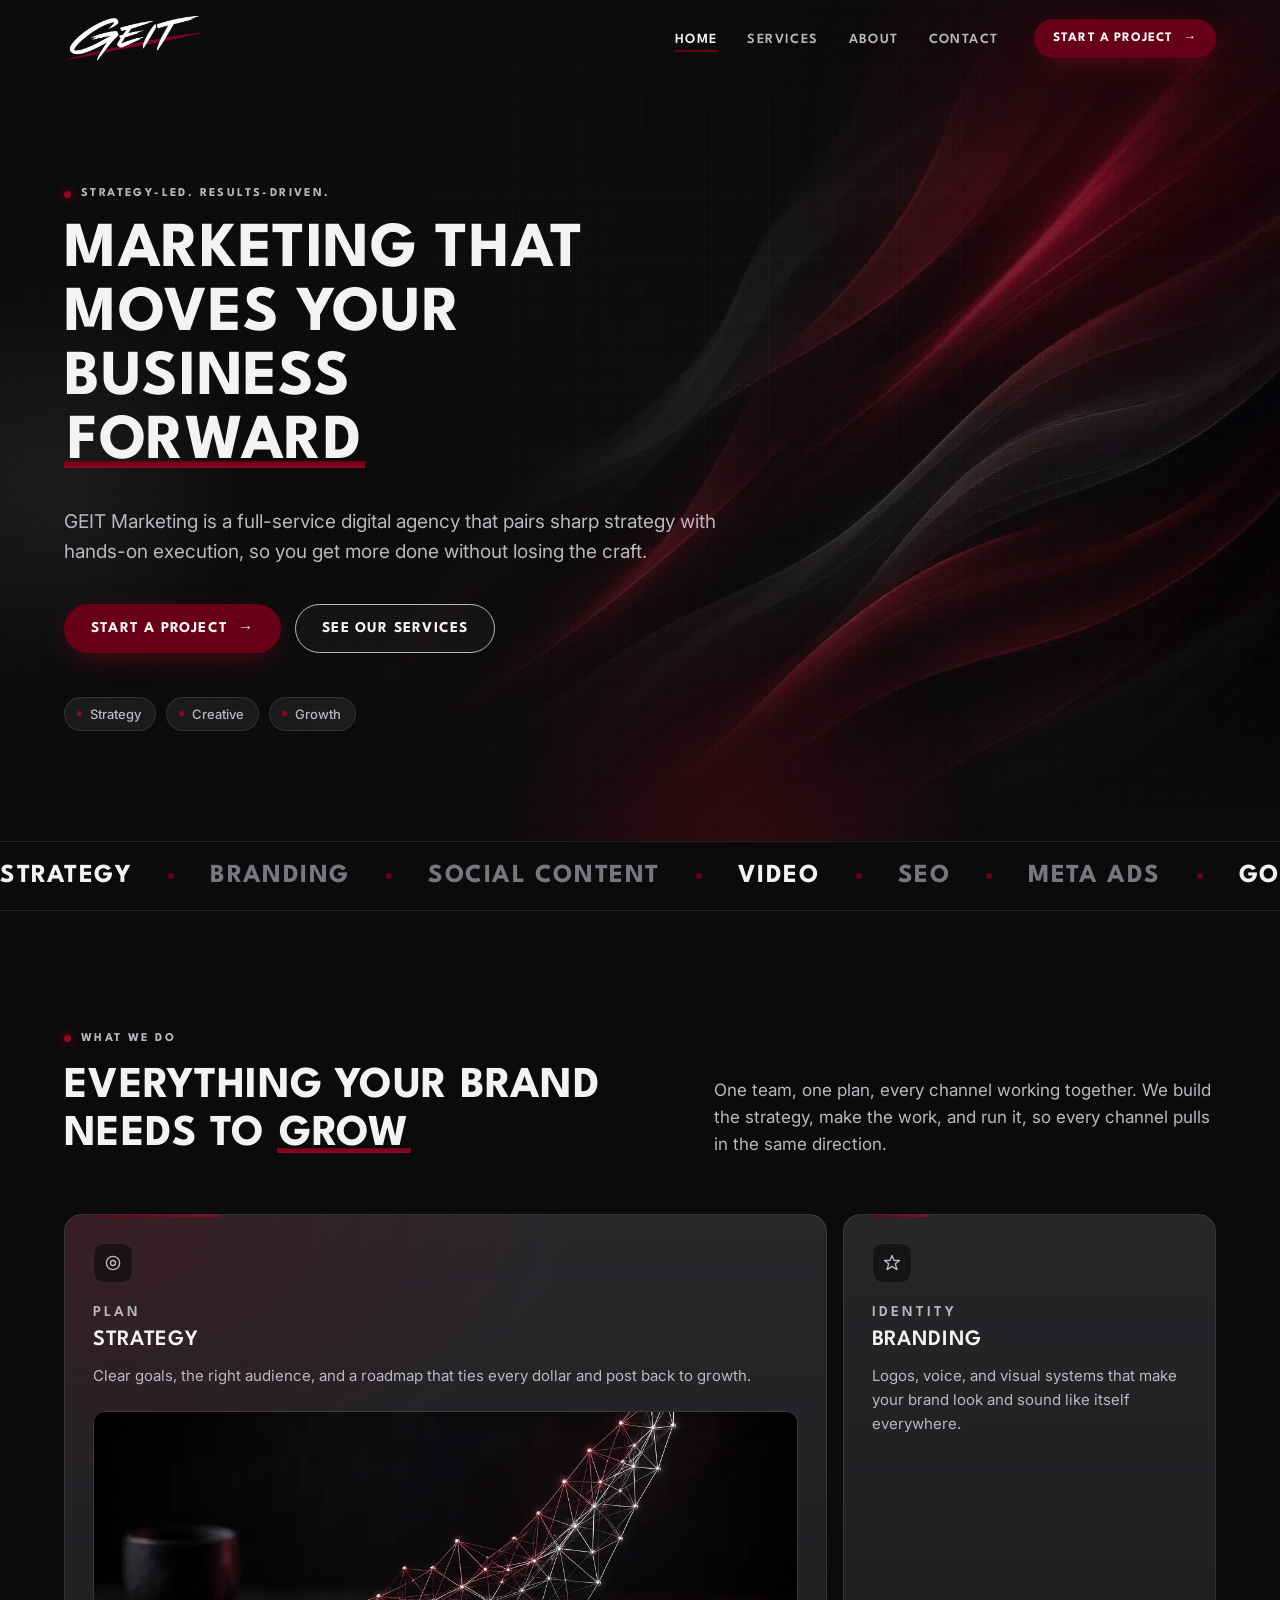
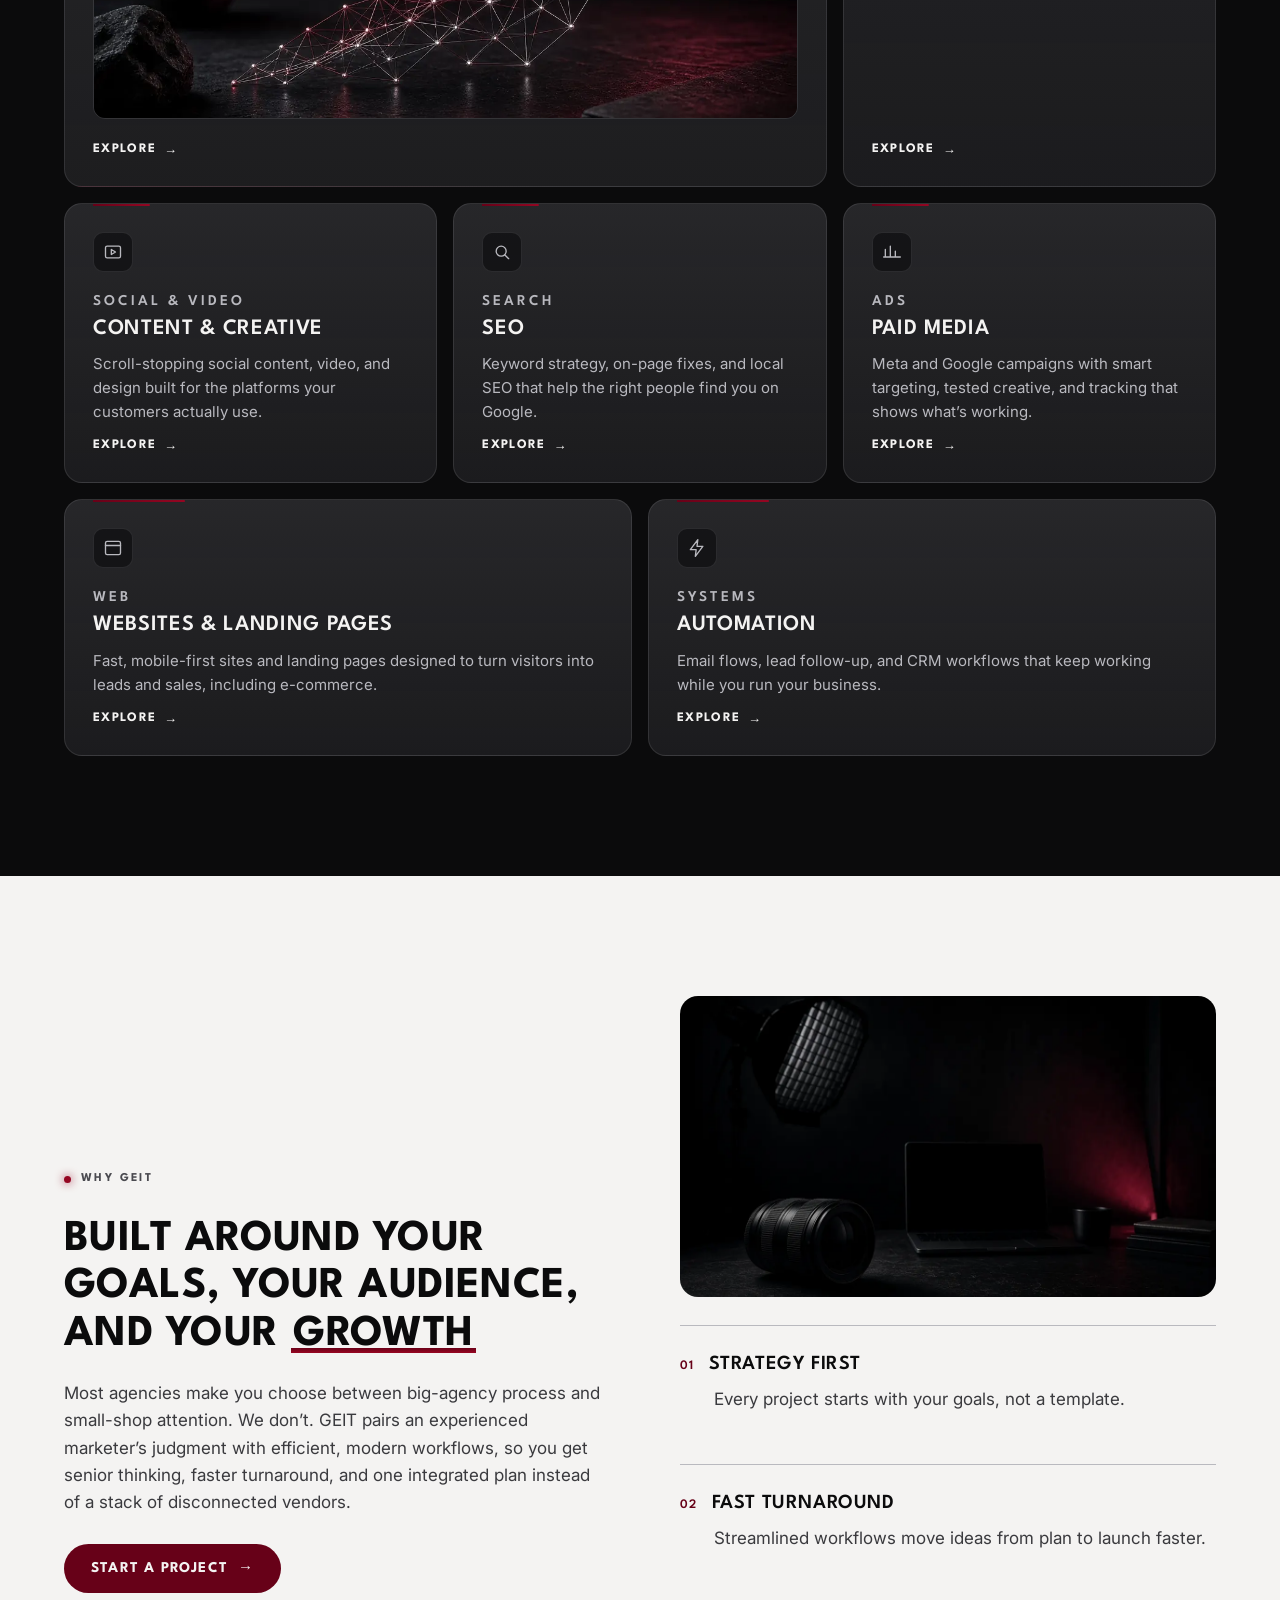
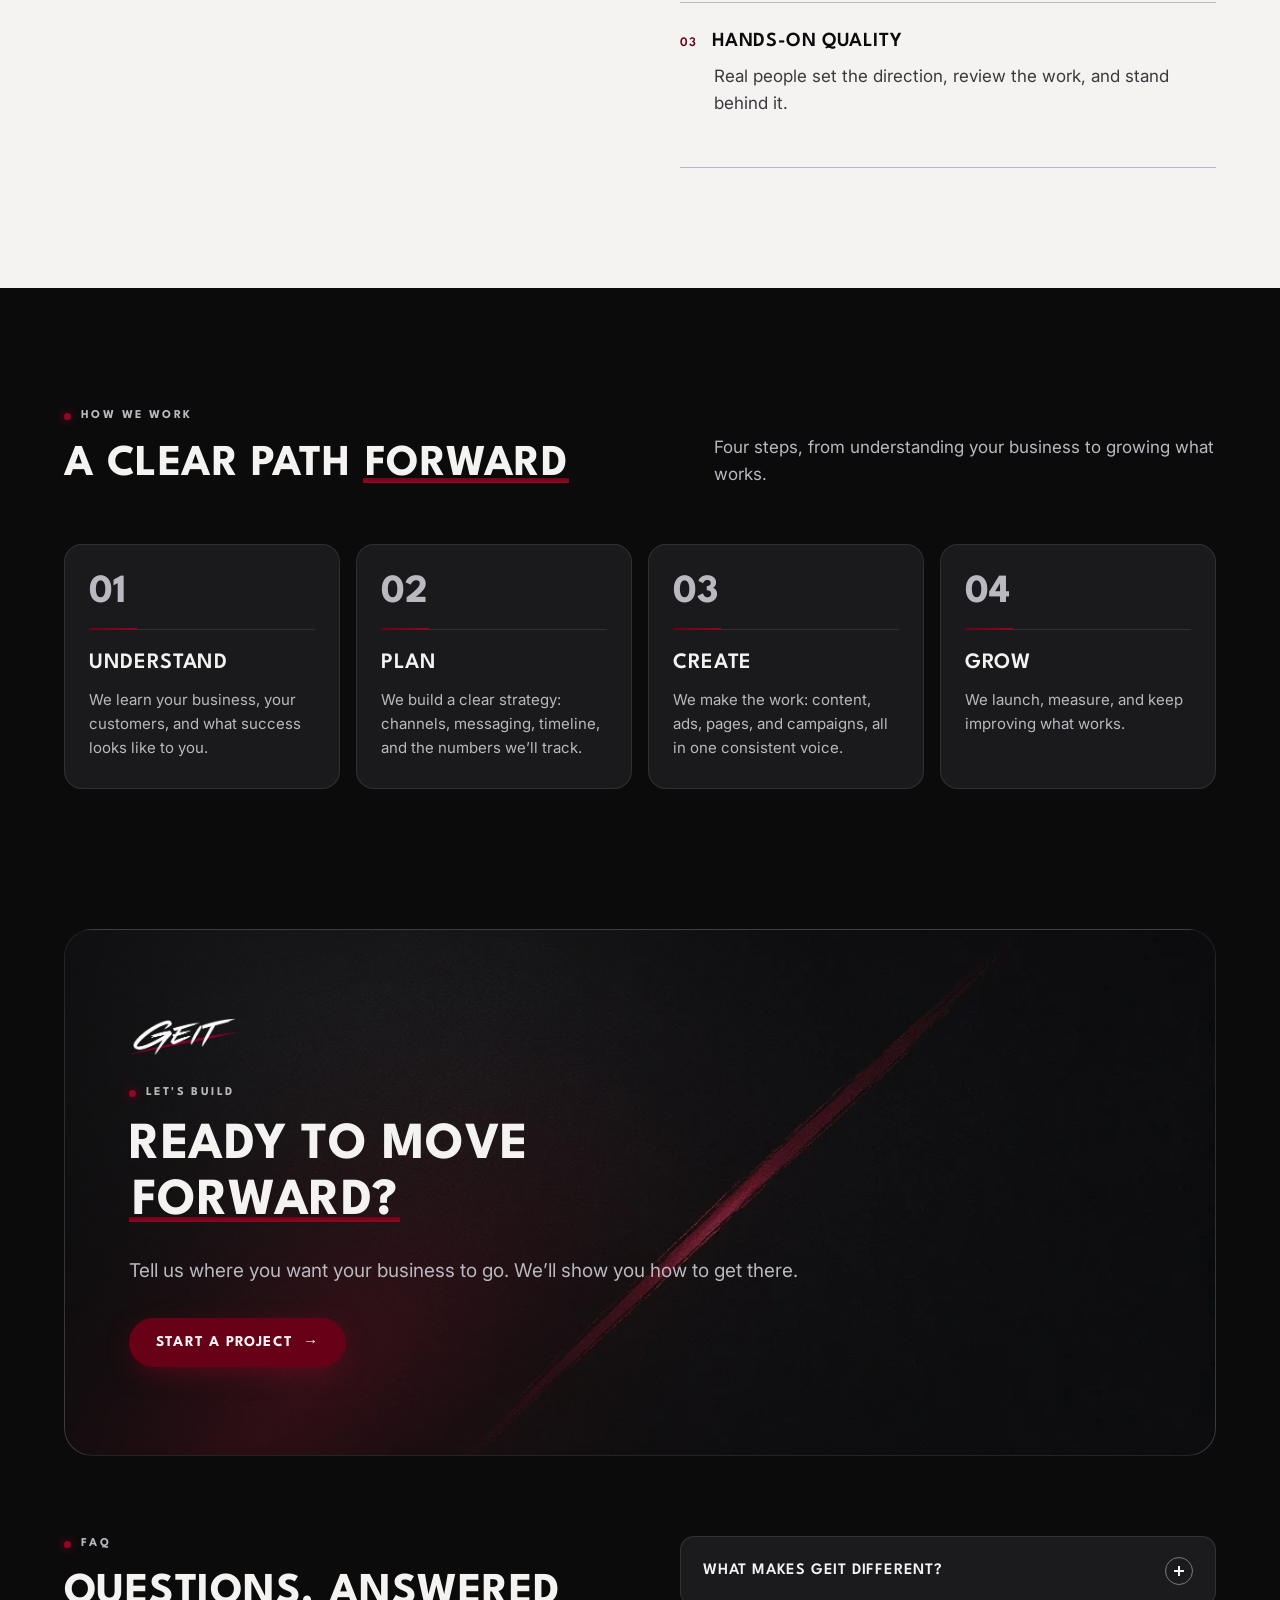
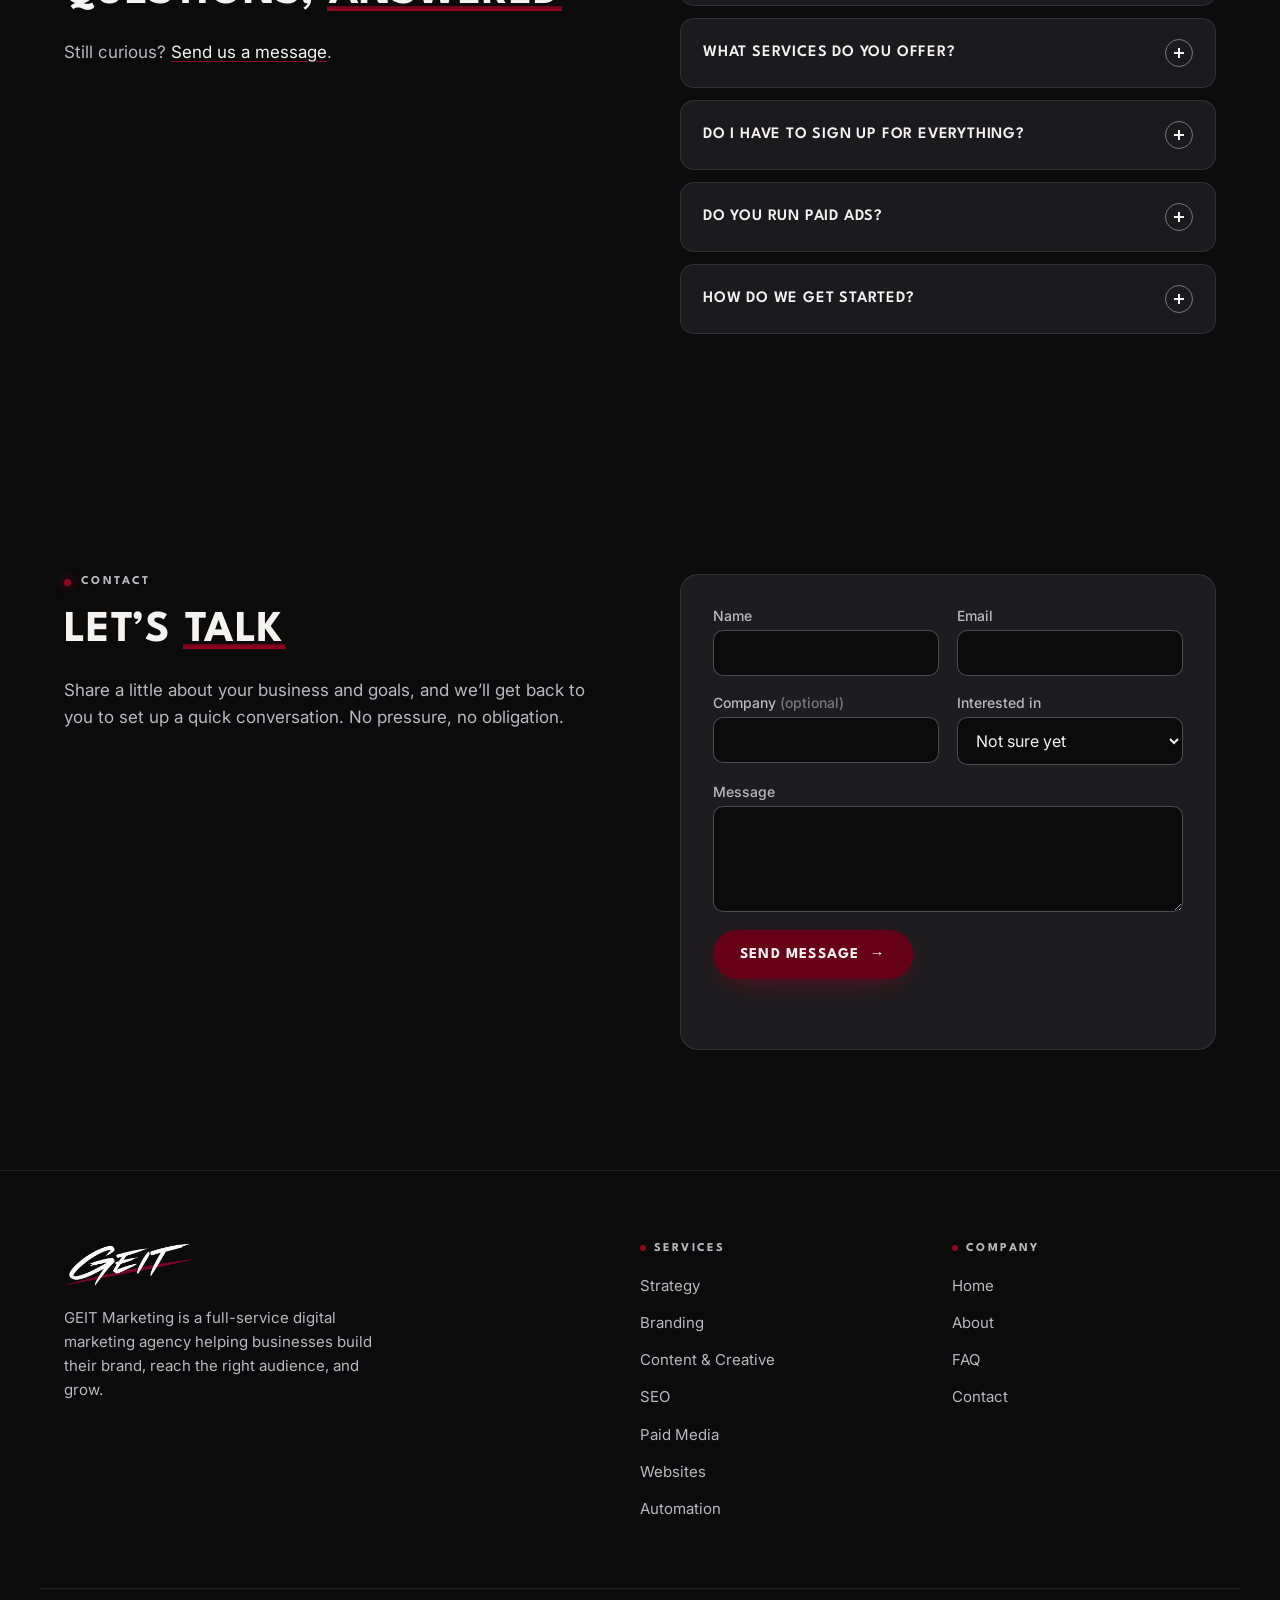
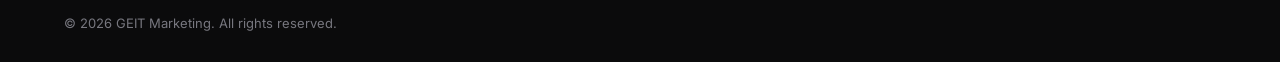
==== commit 9ff456de: "Remove AI mentions, add favicon and link preview" ====
--- a/index.html
+++ b/index.html
@@ -3,8 +3,26 @@
 <head>
 <meta charset="utf-8">
 <meta name="viewport" content="width=device-width, initial-scale=1">
-<title>GEIT Marketing | AI-Powered Digital Marketing Agency</title>
-<meta name="description" content="GEIT Marketing is a full-service digital agency for strategy, branding, content, SEO, paid ads, websites, and automation. AI-powered, human-led.">
+<title>GEIT Marketing | Full-Service Digital Marketing Agency</title>
+  <link rel="icon" href="/favicon.ico" sizes="any">
+  <link rel="icon" type="image/png" sizes="32x32" href="/assets/favicon-32.png">
+  <link rel="apple-touch-icon" href="/assets/apple-touch-icon.png">
+  <meta name="theme-color" content="#0B0B0C">
+  <link rel="canonical" href="https://geitdigital.com/">
+  <meta property="og:type" content="website">
+  <meta property="og:site_name" content="GEIT Marketing">
+  <meta property="og:title" content="GEIT Marketing | Full-Service Digital Marketing Agency">
+  <meta property="og:description" content="GEIT Marketing is a full-service digital agency for strategy, branding, content, SEO, paid ads, websites, and automation. Strategy-led, results-driven.">
+  <meta property="og:url" content="https://geitdigital.com/">
+  <meta property="og:image" content="https://geitdigital.com/assets/og-image.jpg">
+  <meta property="og:image:width" content="1200">
+  <meta property="og:image:height" content="630">
+  <meta property="og:image:alt" content="GEIT logo with the tagline Strategy-led. Results-driven.">
+  <meta name="twitter:card" content="summary_large_image">
+  <meta name="twitter:title" content="GEIT Marketing | Full-Service Digital Marketing Agency">
+  <meta name="twitter:description" content="GEIT Marketing is a full-service digital agency for strategy, branding, content, SEO, paid ads, websites, and automation. Strategy-led, results-driven.">
+  <meta name="twitter:image" content="https://geitdigital.com/assets/og-image.jpg">
+<meta name="description" content="GEIT Marketing is a full-service digital agency for strategy, branding, content, SEO, paid ads, websites, and automation. Strategy-led, results-driven.">
 <meta name="theme-color" content="#0B0B0C">
 <link rel="preconnect" href="https://fonts.googleapis.com">
 <link rel="preconnect" href="https://fonts.gstatic.com" crossorigin>
@@ -39,9 +57,9 @@
     </picture>
     <div class="hero-bg" aria-hidden="true"><span class="glow g1"></span><span class="glow g2"></span><span class="glow g3"></span><span class="grid"></span><span class="grain"></span></div>
     <div class="wrap hero-inner">
-      <p class="eyebrow reveal">AI-powered. Human-led.</p>
+      <p class="eyebrow reveal">Strategy-led. Results-driven.</p>
       <h1 class="reveal">Marketing that moves your business <span class="accent">forward</span></h1>
-      <p class="lead reveal">GEIT Marketing is a full-service digital agency that pairs sharp human strategy with AI-powered execution, so you get more done, faster, without losing the craft.</p>
+      <p class="lead reveal">GEIT Marketing is a full-service digital agency that pairs sharp strategy with hands-on execution, so you get more done without losing the craft.</p>
       <div class="actions reveal">
         <a href="#contact" class="btn btn-primary">Start a project <span class="arr" aria-hidden="true">&rarr;</span></a>
         <a href="#services" class="btn btn-secondary">See our services</a>
@@ -64,7 +82,7 @@
     <div class="wrap">
       <div class="sec-head reveal">
         <div><p class="eyebrow">What We Do</p><h2 id="services-title">Everything your brand needs to <span class="accent">grow</span></h2></div>
-        <p class="intro">One team, one plan, every channel working together. We build the strategy, make the work, and run it, with AI handling the heavy lifting so our people can focus on what matters.</p>
+        <p class="intro">One team, one plan, every channel working together. We build the strategy, make the work, and run it, so every channel pulls in the same direction.</p>
       </div>
       <ul class="bento">
         <li class="card feature reveal"><span class="ico" aria-hidden="true"><svg viewBox="0 0 24 24"><circle cx="12" cy="12" r="8"/><circle cx="12" cy="12" r="3"/></svg></span><p class="tag">Plan</p><h3>Strategy</h3><p>Clear goals, the right audience, and a roadmap that ties every dollar and post back to growth.</p>
@@ -88,7 +106,7 @@
       <div class="reveal">
         <p class="eyebrow">Why GEIT</p>
         <h2 id="about-title">Built around your goals, your audience, and your <span class="accent">growth</span></h2>
-        <p>Most agencies make you choose between big-agency process and small-shop attention. We don&rsquo;t. GEIT pairs an experienced marketer&rsquo;s judgment with AI-powered tools, so you get senior thinking, faster turnaround, and one integrated plan instead of a stack of disconnected vendors.</p>
+        <p>Most agencies make you choose between big-agency process and small-shop attention. We don&rsquo;t. GEIT pairs an experienced marketer&rsquo;s judgment with efficient, modern workflows, so you get senior thinking, faster turnaround, and one integrated plan instead of a stack of disconnected vendors.</p>
         <a href="#contact" class="btn btn-primary">Start a Project <span class="arr" aria-hidden="true">&rarr;</span></a>
       </div>
       <div class="why-right reveal">
@@ -98,8 +116,8 @@
         </picture>
         <ol class="why-list">
           <li><h3>Strategy first</h3><p>Every project starts with your goals, not a template.</p></li>
-          <li><h3>AI-powered speed</h3><p>AI handles research, drafts, and repetitive work so ideas move from plan to launch faster.</p></li>
-          <li><h3>Human-led quality</h3><p>Real people set the direction, review the work, and stand behind it.</p></li>
+          <li><h3>Fast turnaround</h3><p>Streamlined workflows move ideas from plan to launch faster.</p></li>
+          <li><h3>Hands-on quality</h3><p>Real people set the direction, review the work, and stand behind it.</p></li>
         </ol>
       </div>
     </div>
@@ -144,8 +162,8 @@
       </div>
       <div class="faq-list reveal">
           <div class="faq-item">
-            <h3><button type="button" class="faq-q" aria-expanded="false" aria-controls="faq-a1" id="faq-q1"><span>What does &ldquo;AI-powered&rdquo; mean for my business?</span><span class="faq-icon" aria-hidden="true"></span></button></h3>
-            <div class="faq-a" id="faq-a1" role="region" aria-labelledby="faq-q1" hidden><p>We use AI for research, drafting, and repetitive tasks so work moves faster. People set the strategy and approve everything before it goes out.</p></div>
+            <h3><button type="button" class="faq-q" aria-expanded="false" aria-controls="faq-a1" id="faq-q1"><span>What makes GEIT different?</span><span class="faq-icon" aria-hidden="true"></span></button></h3>
+            <div class="faq-a" id="faq-a1" role="region" aria-labelledby="faq-q1" hidden><p>You get senior strategy and hands-on execution from one team, with one plan across every channel instead of a stack of disconnected vendors.</p></div>
           </div>
           <div class="faq-item">
             <h3><button type="button" class="faq-q" aria-expanded="false" aria-controls="faq-a2" id="faq-q2"><span>What services do you offer?</span><span class="faq-icon" aria-hidden="true"></span></button></h3>
@@ -194,7 +212,7 @@
   <div class="wrap footer-grid">
     <div class="f-brand">
       <img src="assets/geit-logo-480.png" width="130" height="44" alt="GEIT Marketing" loading="lazy">
-      <p>GEIT Marketing is an AI-powered, full-service digital marketing agency helping businesses build their brand, reach the right audience, and grow.</p>
+      <p>GEIT Marketing is a full-service digital marketing agency helping businesses build their brand, reach the right audience, and grow.</p>
     </div>
     <nav aria-label="Footer: Services"><h2 class="f-title">Services</h2><ul><li><a href="#services">Strategy</a></li><li><a href="#services">Branding</a></li><li><a href="#services">Content &amp; Creative</a></li><li><a href="#services">SEO</a></li><li><a href="#services">Paid Media</a></li><li><a href="#services">Websites</a></li><li><a href="#services">Automation</a></li></ul></nav>
     <nav aria-label="Footer: Company"><h2 class="f-title">Company</h2><ul><li><a href="/">Home</a></li><li><a href="#about">About</a></li><li><a href="#faq">FAQ</a></li><li><a href="#contact">Contact</a></li></ul></nav>
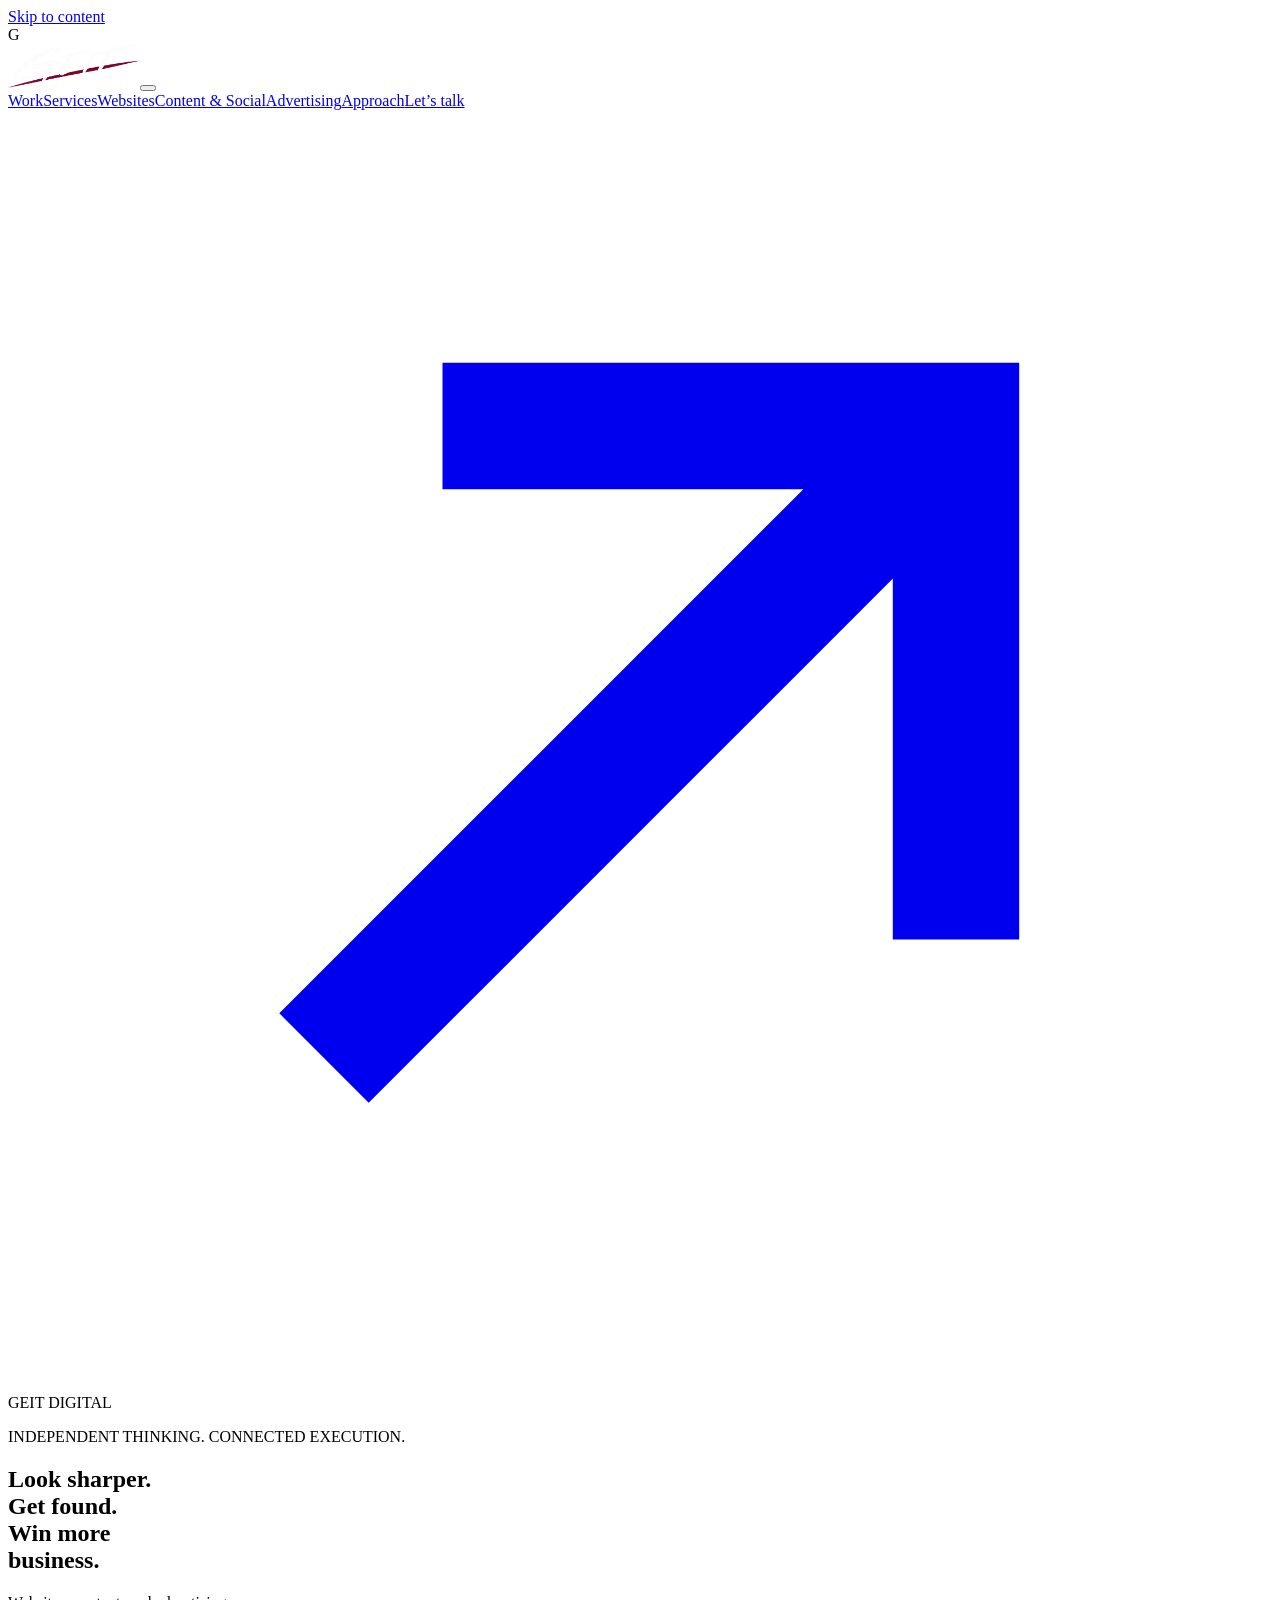
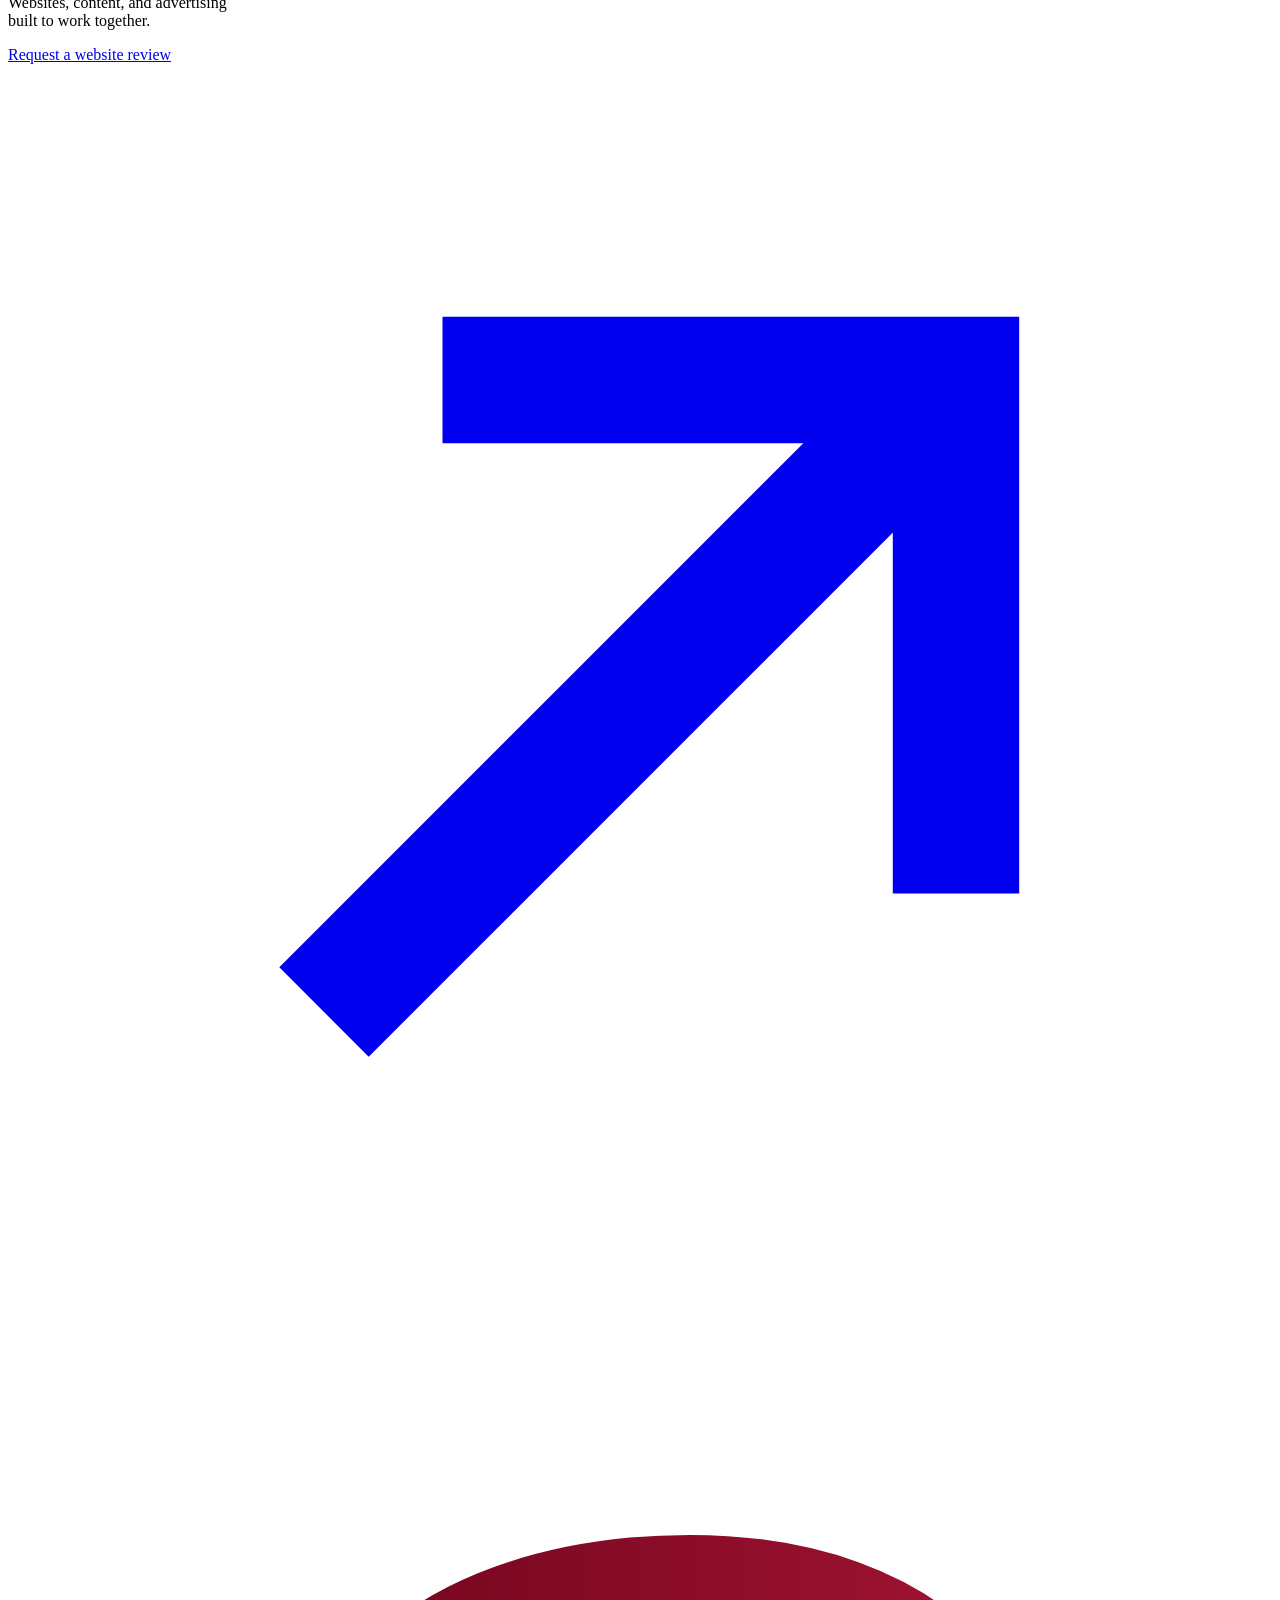
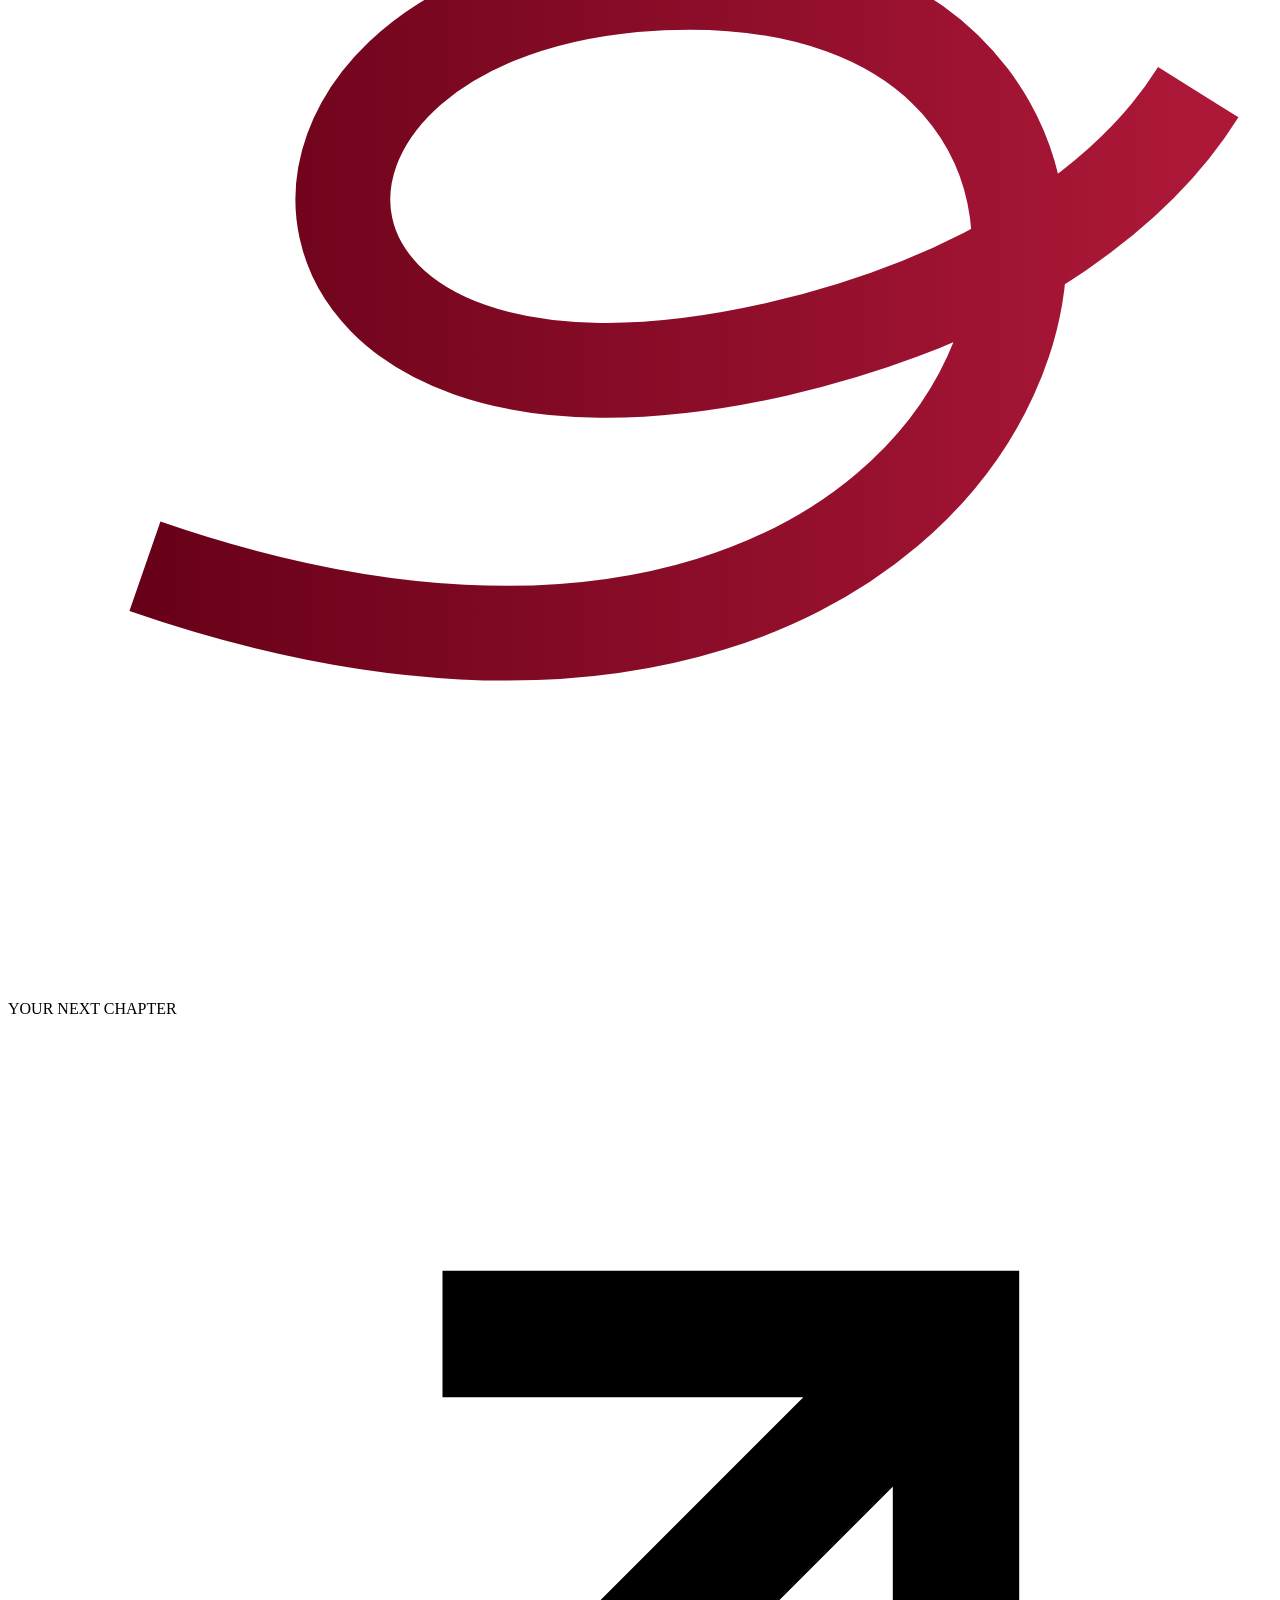
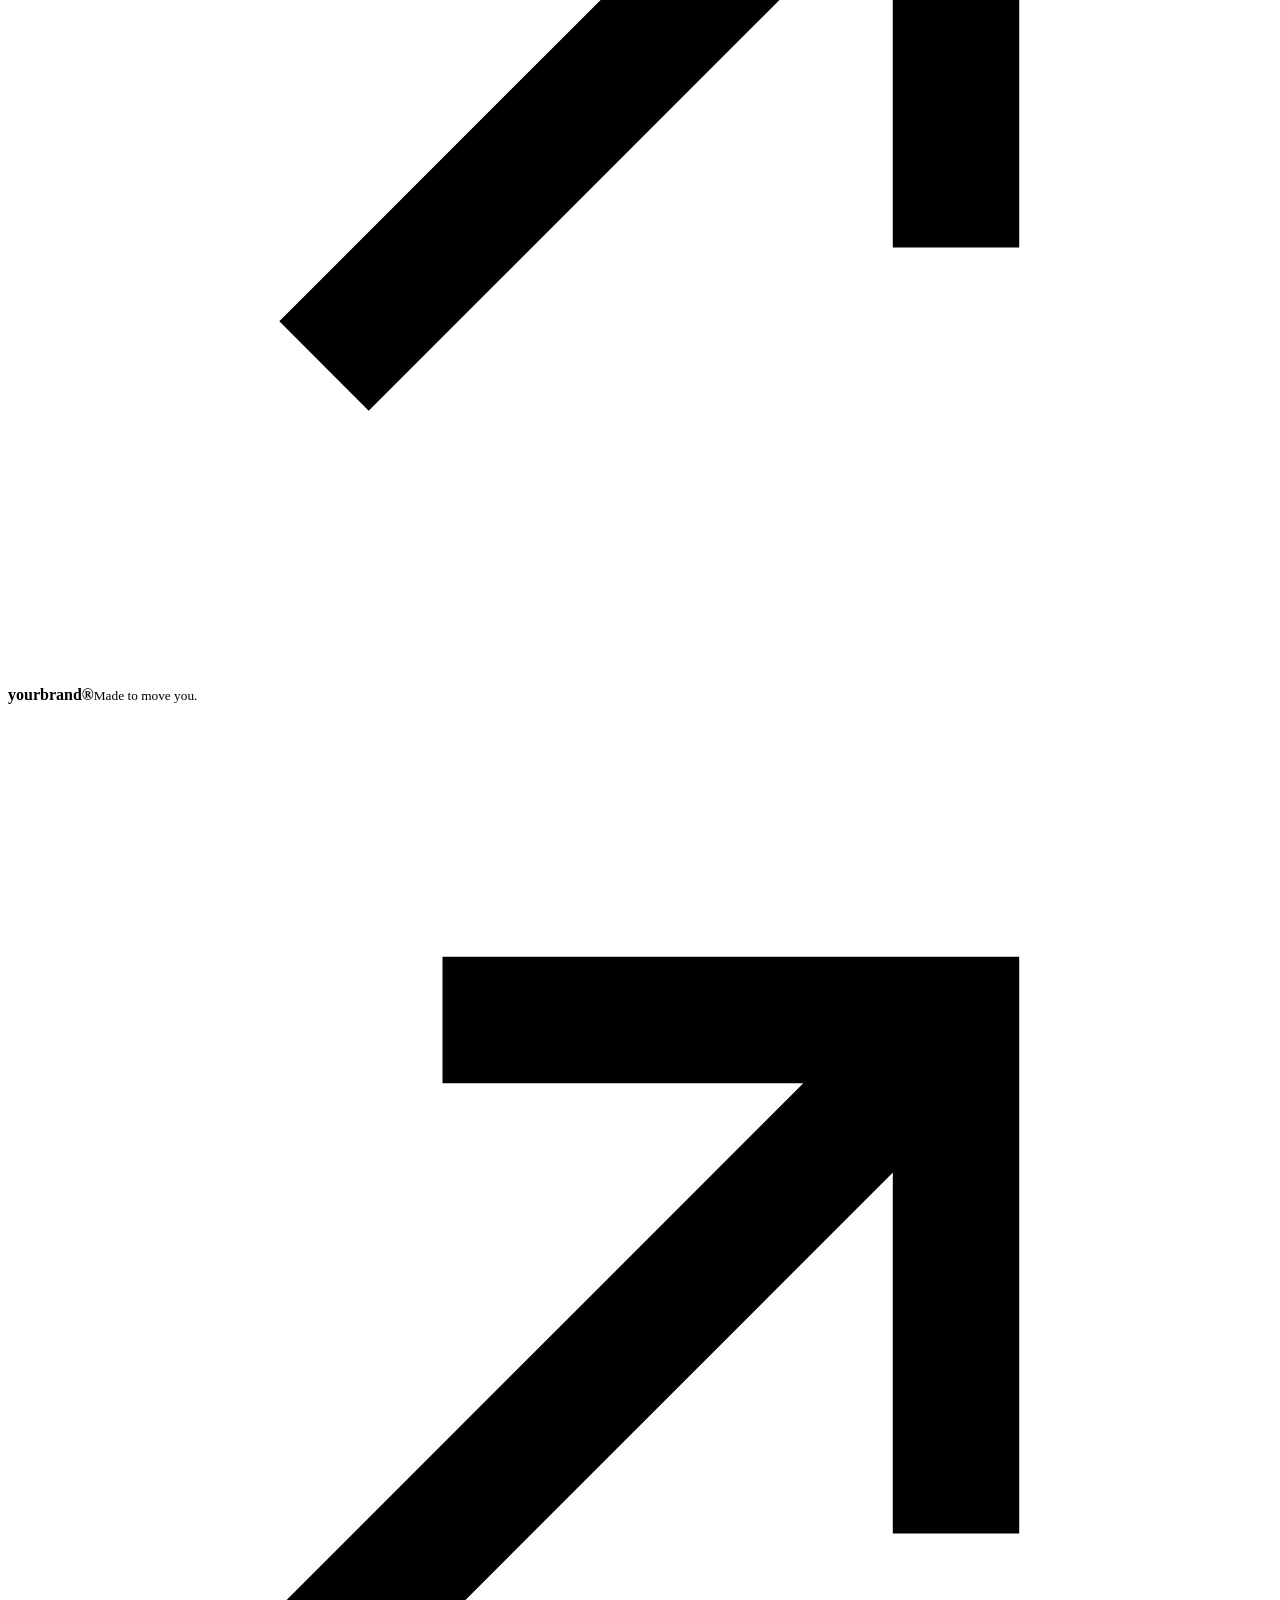
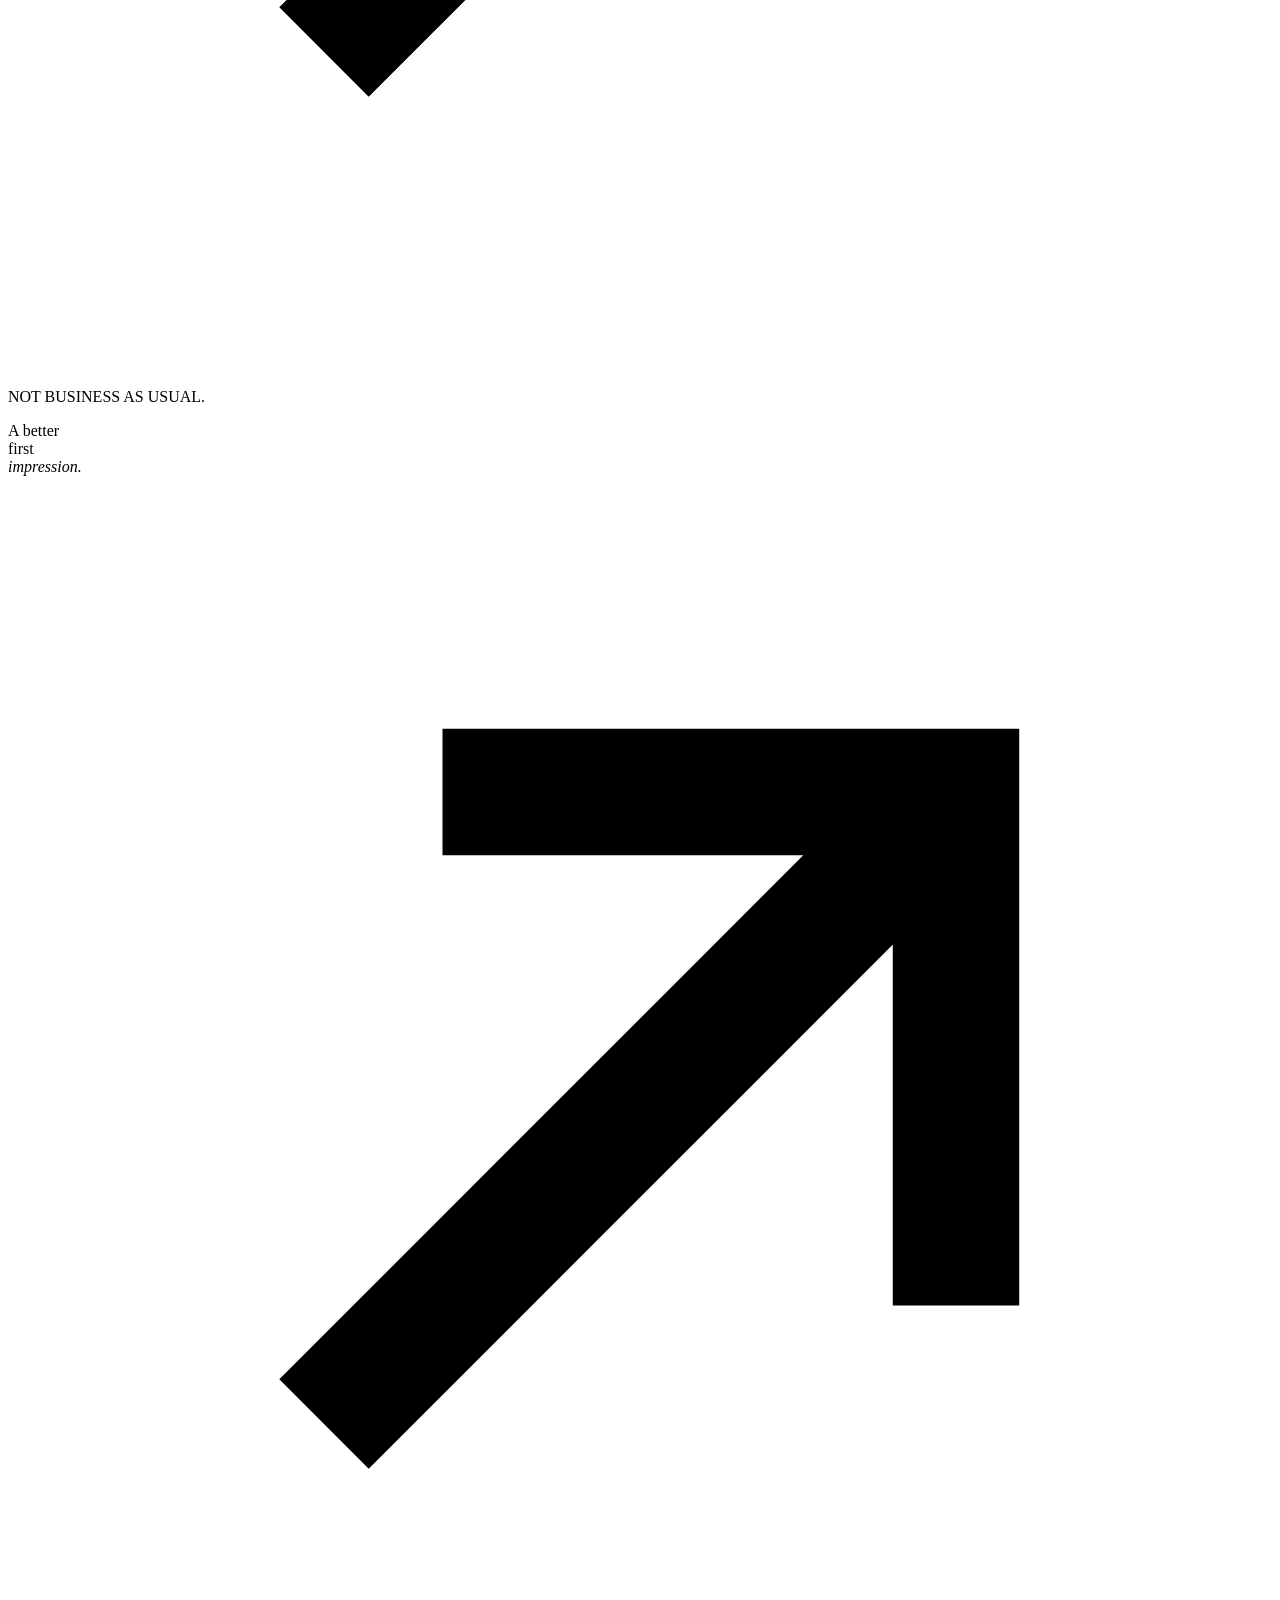
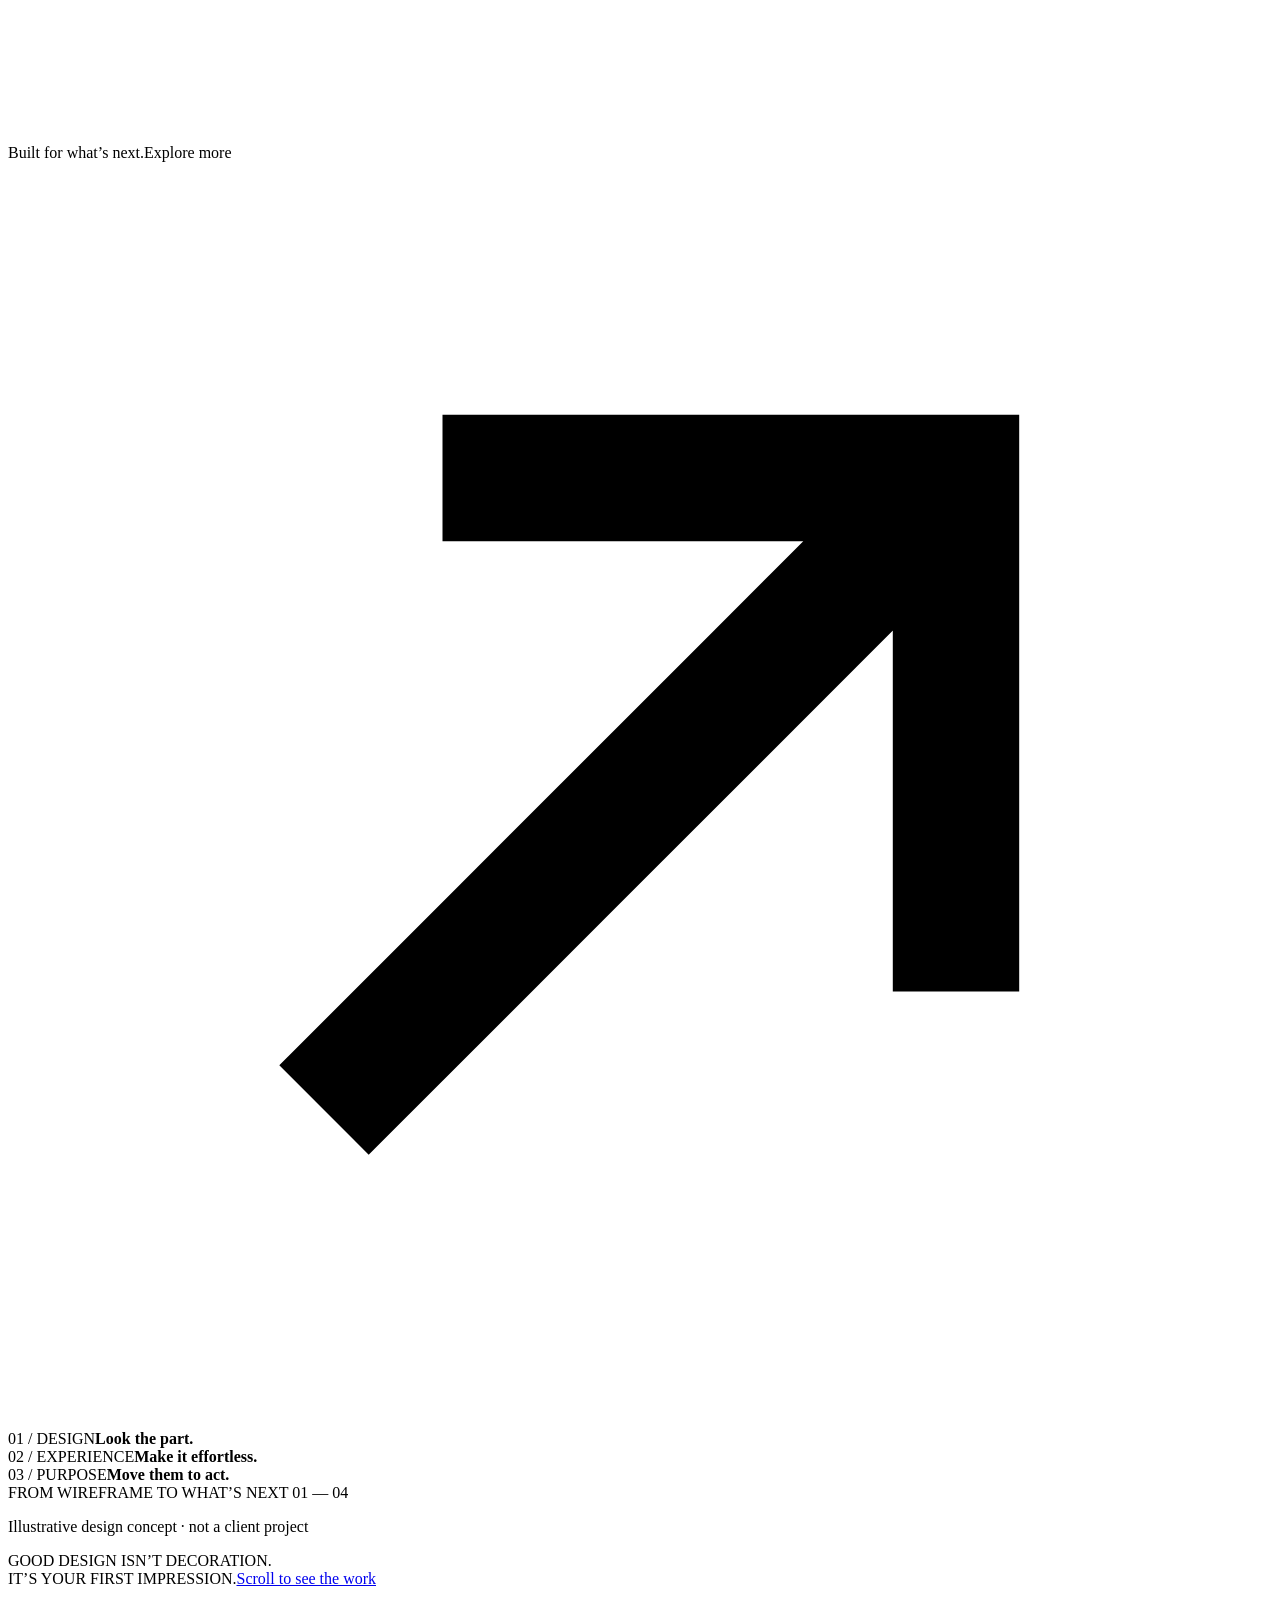
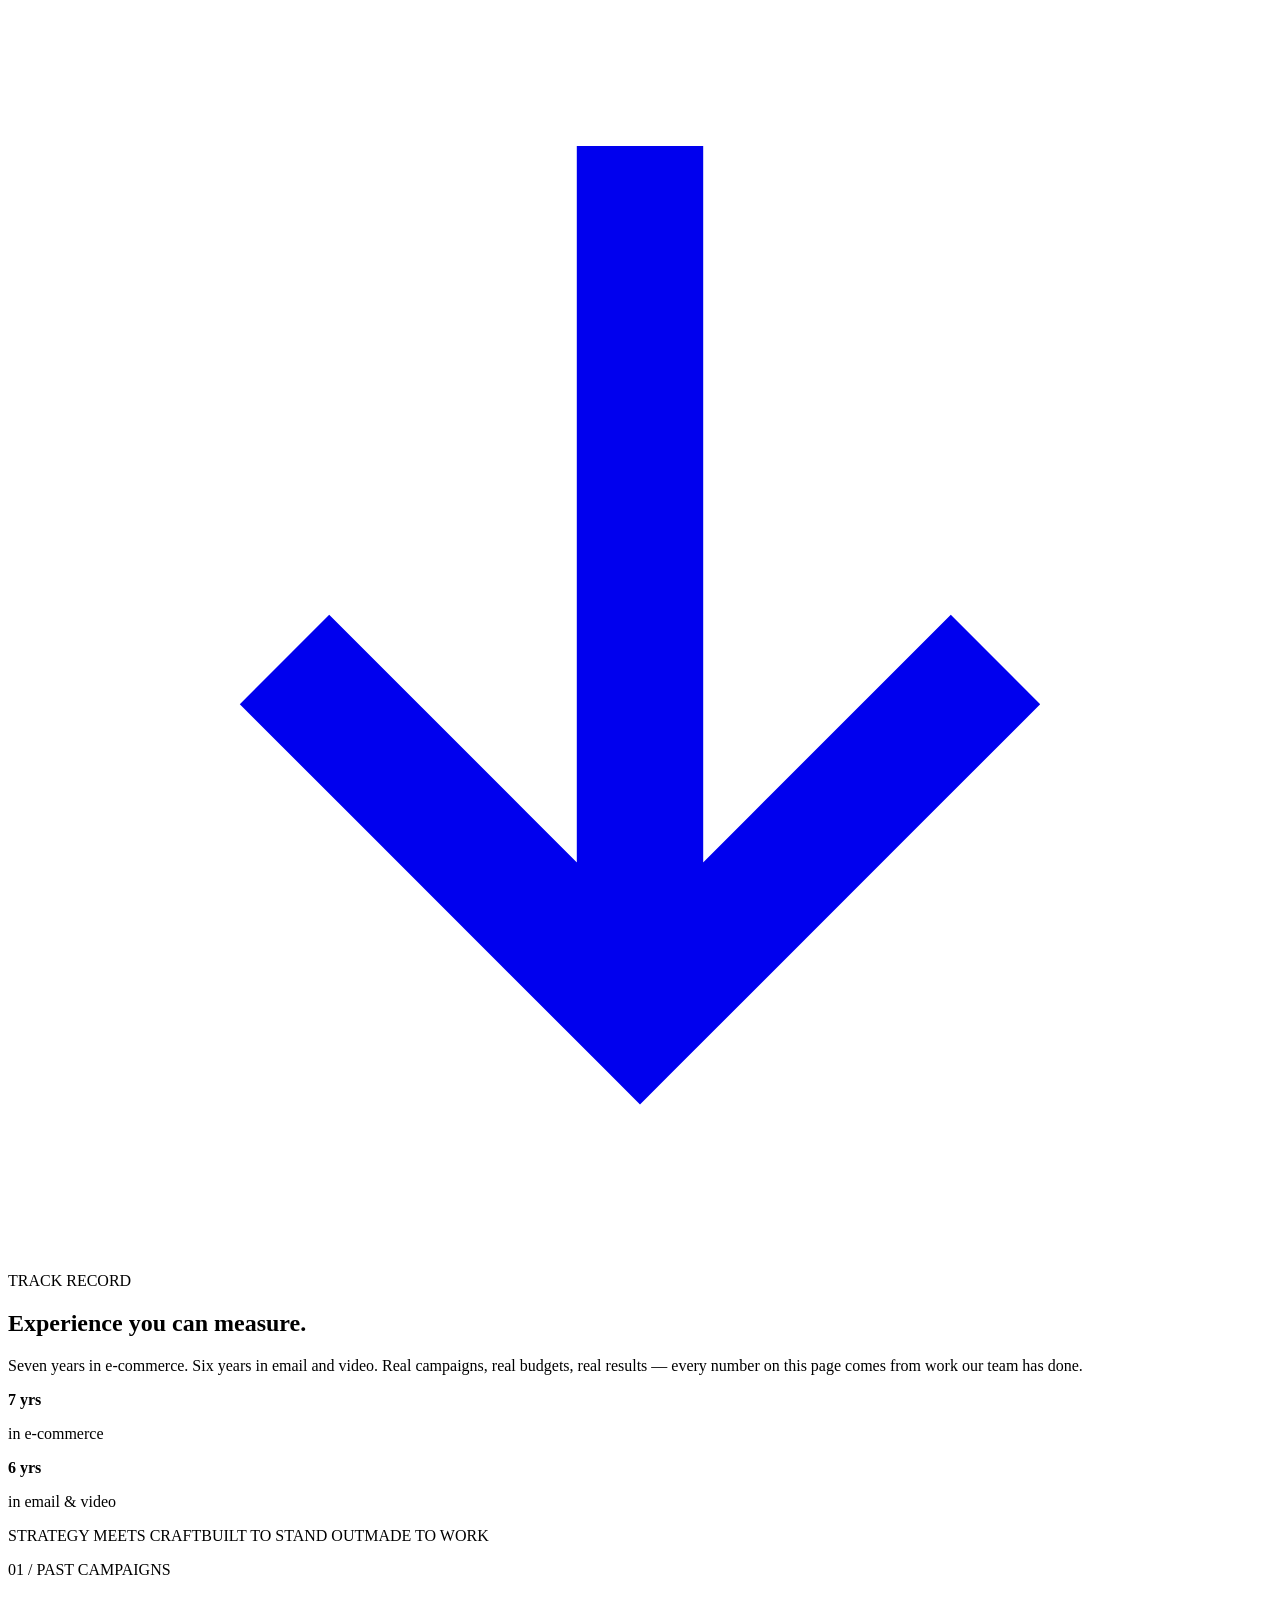
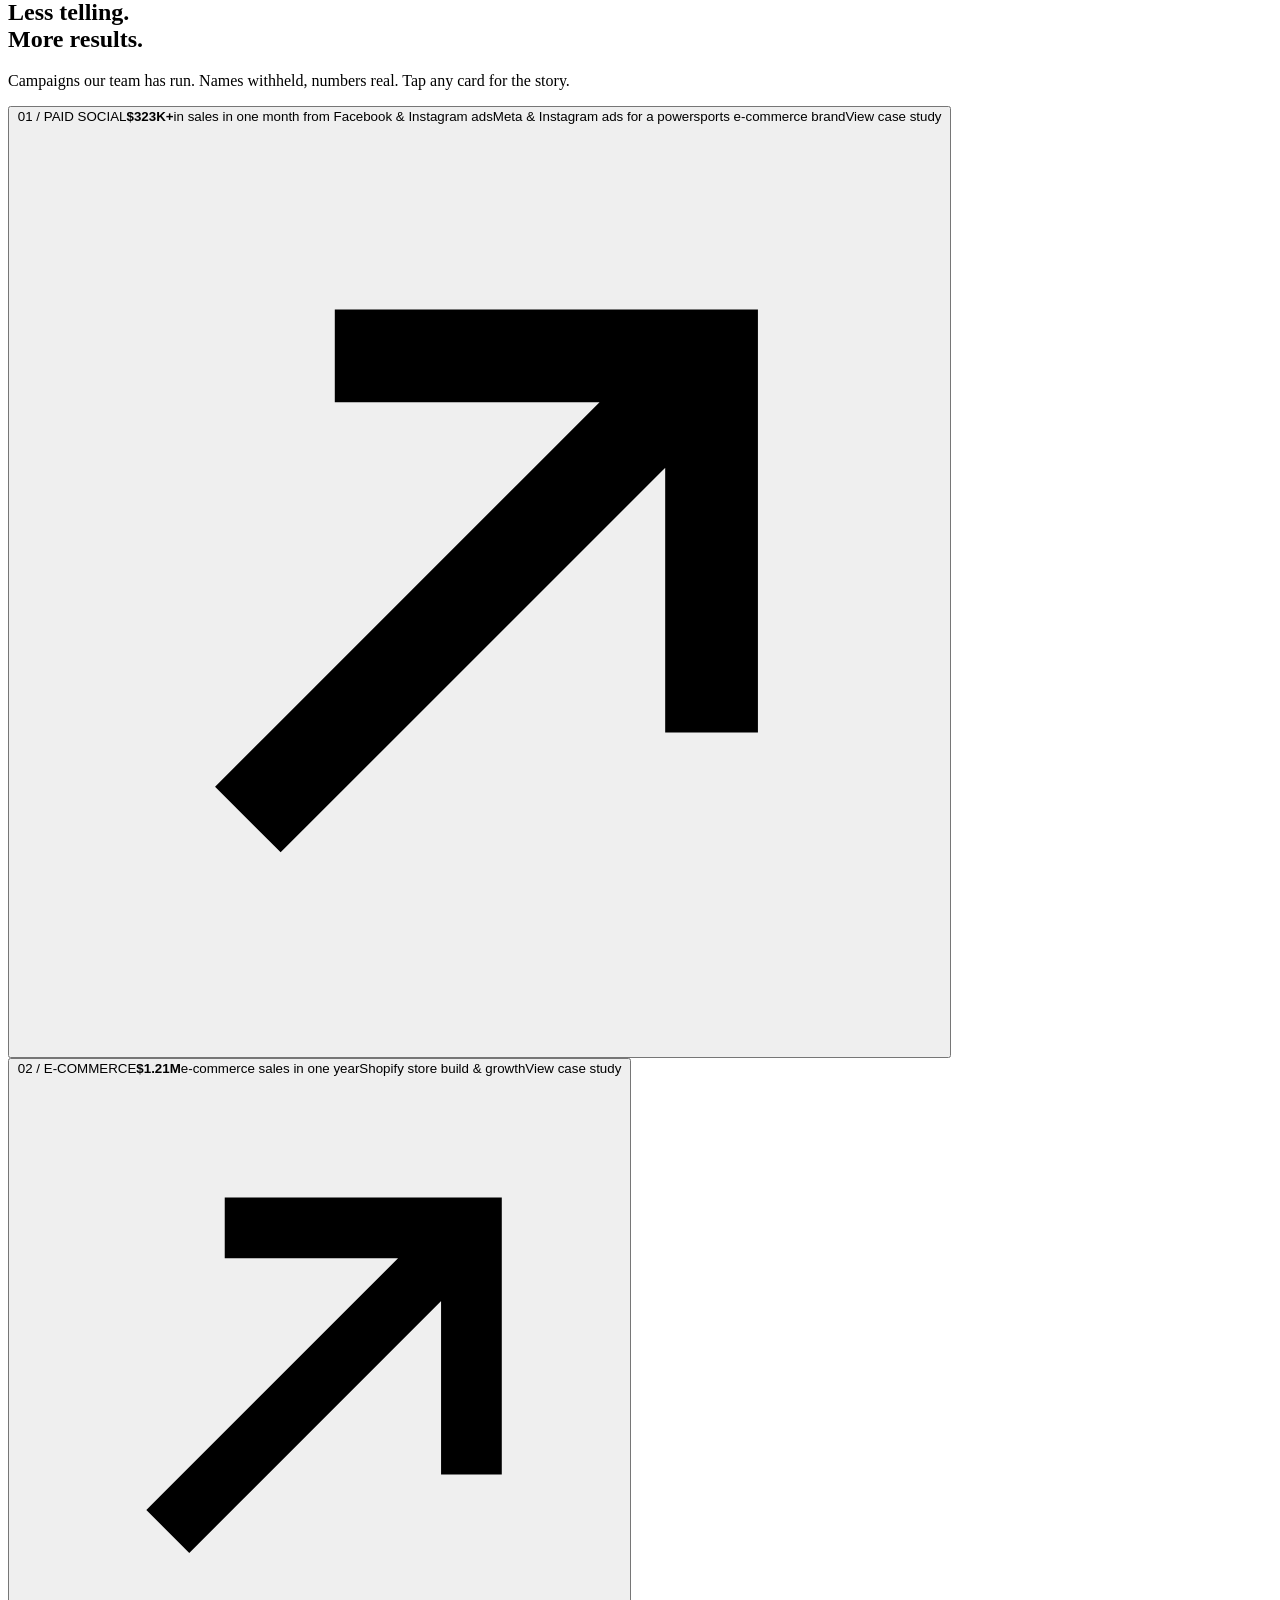
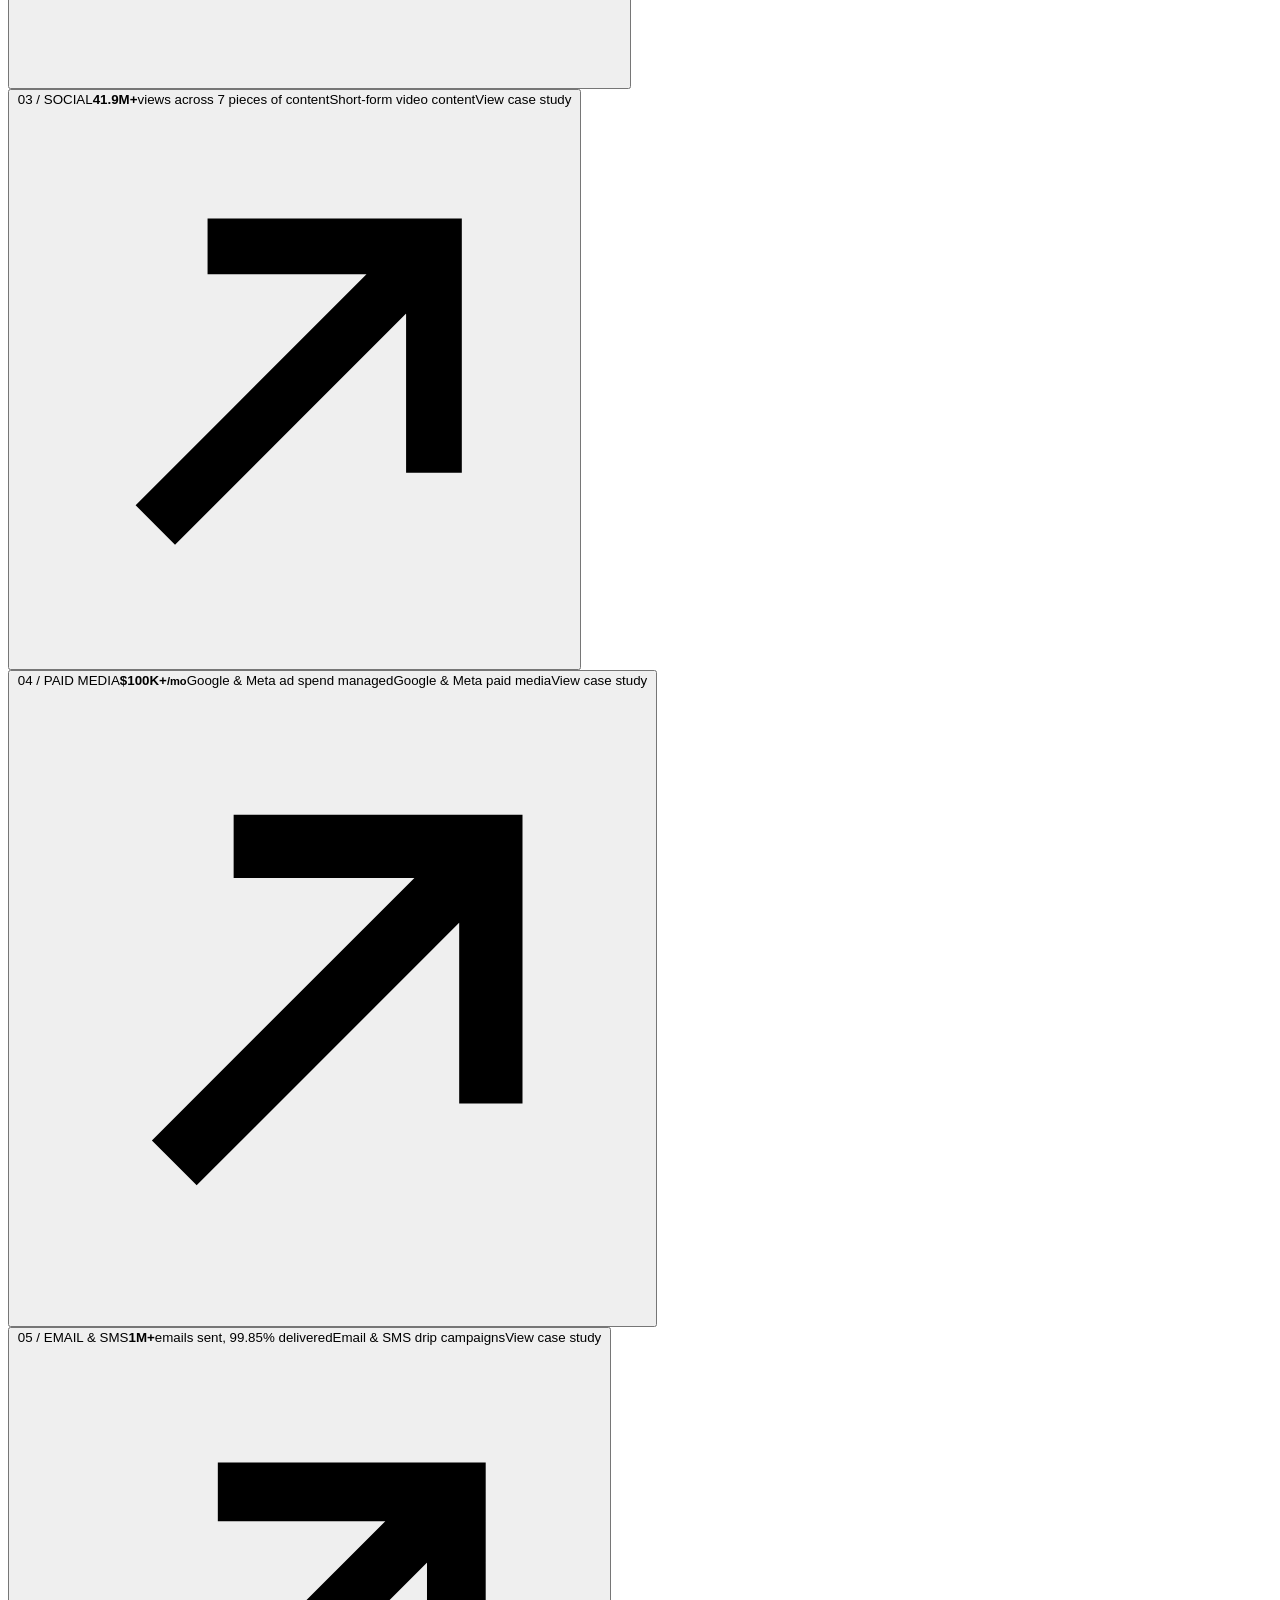
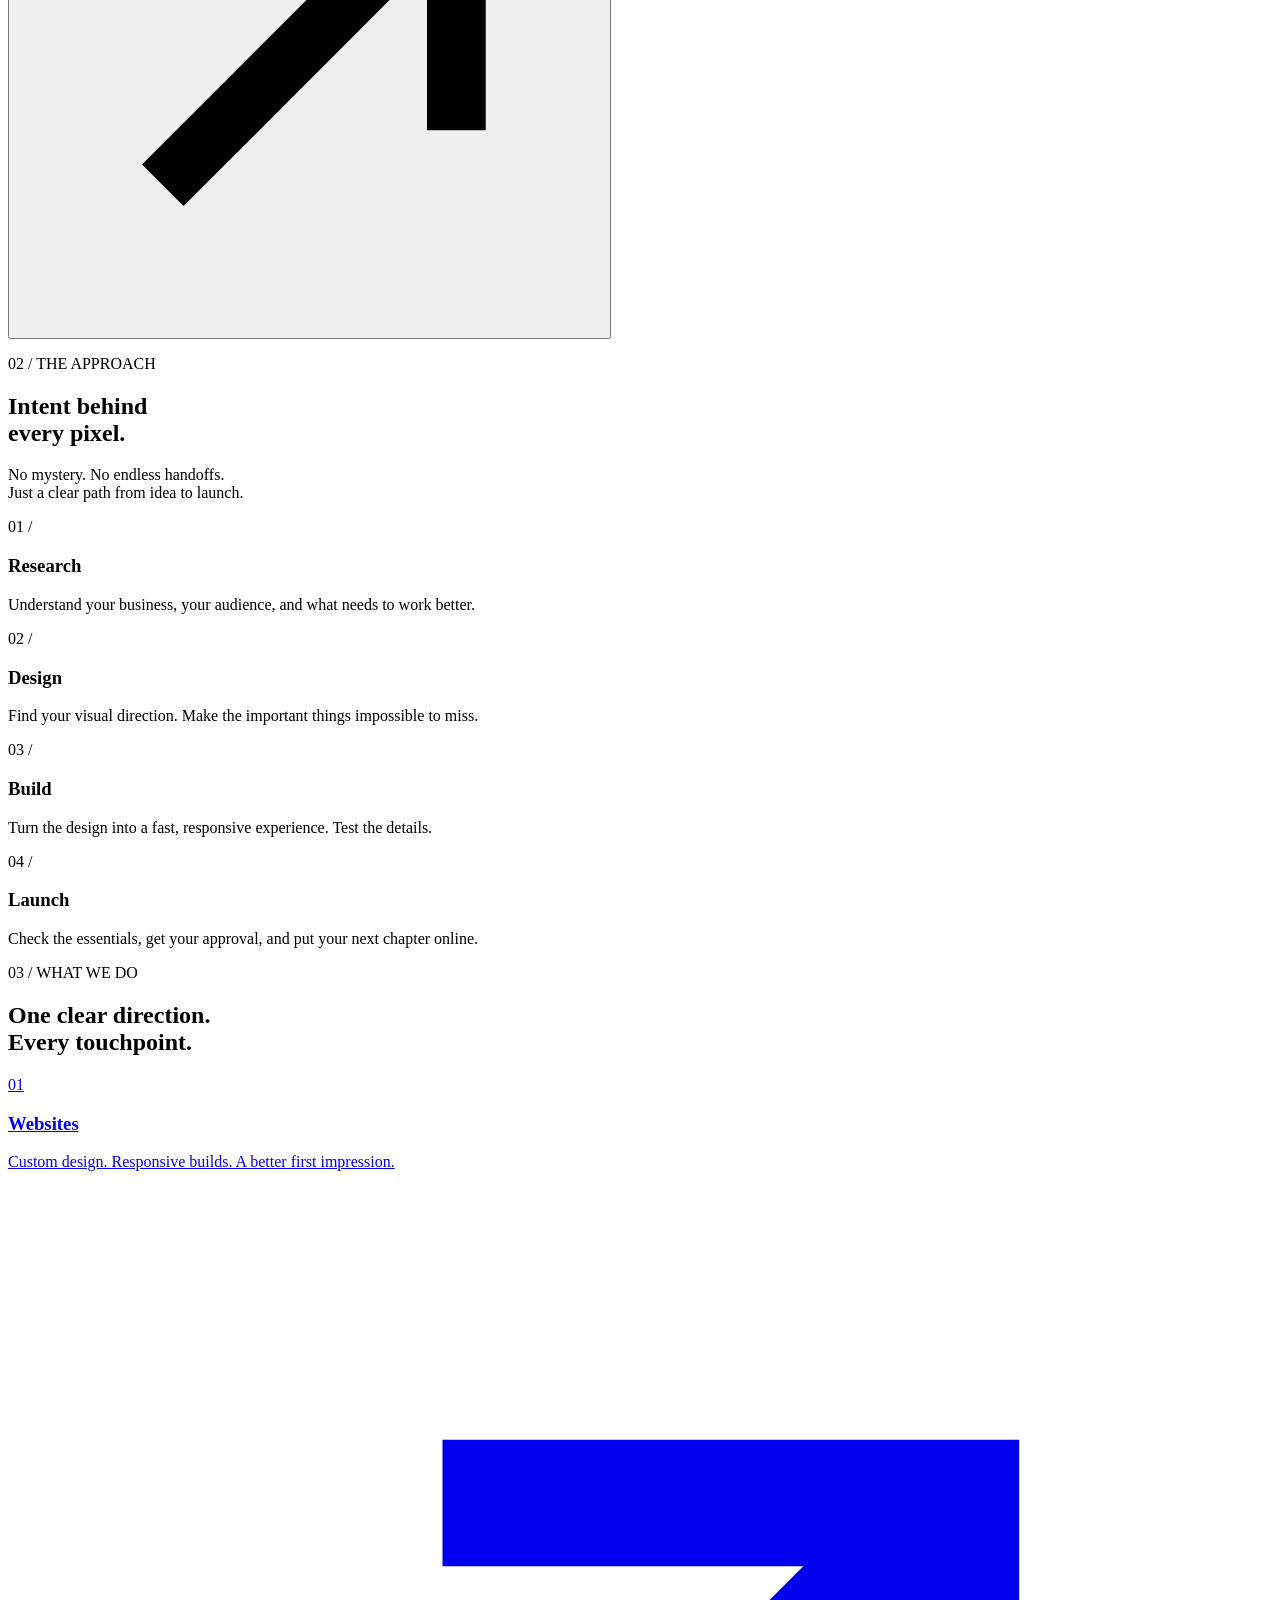
==== commit 1ee94b62: "Launch new GEIT Digital site" ====
--- a/index.html
+++ b/index.html
@@ -1,224 +1,12 @@
-<!DOCTYPE html>
-<html lang="en">
-<head>
-<meta charset="utf-8">
-<meta name="viewport" content="width=device-width, initial-scale=1">
-<title>GEIT Marketing | Full-Service Digital Marketing Agency</title>
-  <link rel="icon" href="/favicon.ico" sizes="any">
-  <link rel="icon" type="image/png" sizes="32x32" href="/assets/favicon-32.png">
-  <link rel="apple-touch-icon" href="/assets/apple-touch-icon.png">
-  <meta name="theme-color" content="#0B0B0C">
-  <link rel="canonical" href="https://geitdigital.com/">
-  <meta property="og:type" content="website">
-  <meta property="og:site_name" content="GEIT Marketing">
-  <meta property="og:title" content="GEIT Marketing | Full-Service Digital Marketing Agency">
-  <meta property="og:description" content="GEIT Marketing is a full-service digital agency for strategy, branding, content, SEO, paid ads, websites, and automation. Strategy-led, results-driven.">
-  <meta property="og:url" content="https://geitdigital.com/">
-  <meta property="og:image" content="https://geitdigital.com/assets/og-image.jpg">
-  <meta property="og:image:width" content="1200">
-  <meta property="og:image:height" content="630">
-  <meta property="og:image:alt" content="GEIT logo with the tagline Strategy-led. Results-driven.">
-  <meta name="twitter:card" content="summary_large_image">
-  <meta name="twitter:title" content="GEIT Marketing | Full-Service Digital Marketing Agency">
-  <meta name="twitter:description" content="GEIT Marketing is a full-service digital agency for strategy, branding, content, SEO, paid ads, websites, and automation. Strategy-led, results-driven.">
-  <meta name="twitter:image" content="https://geitdigital.com/assets/og-image.jpg">
-<meta name="description" content="GEIT Marketing is a full-service digital agency for strategy, branding, content, SEO, paid ads, websites, and automation. Strategy-led, results-driven.">
-<meta name="theme-color" content="#0B0B0C">
-<link rel="preconnect" href="https://fonts.googleapis.com">
-<link rel="preconnect" href="https://fonts.gstatic.com" crossorigin>
-<link href="https://fonts.googleapis.com/css2?family=Inter:wght@400;500&family=League+Spartan:wght@600;700&display=swap" rel="stylesheet">
-<link rel="stylesheet" href="css/style.css">
-</head>
-<body>
-<a class="skip" href="#main">Skip to content</a>
-<header class="site-header" id="site-header">
-  <div class="wrap header-inner">
-    <a href="/" class="logo" aria-label="GEIT Marketing home">
-      <img src="assets/geit-logo-480.png" srcset="assets/geit-logo-480.png 480w, assets/geit-logo.png 1889w" sizes="140px" width="140" height="47" alt="GEIT Marketing">
-    </a>
-    <button class="nav-toggle" aria-expanded="false" aria-controls="site-nav"><span class="sr-only">Menu</span><span class="bars" aria-hidden="true"></span></button>
-    <nav id="site-nav" class="site-nav" aria-label="Primary">
-      <ul>
-        <li><a href="/" aria-current="page">Home</a></li>
-        <li><a href="#services">Services</a></li>
-        <li><a href="#about">About</a></li>
-        <li><a href="#contact">Contact</a></li>
-      </ul>
-      <a href="#contact" class="btn btn-primary btn-sm">Start a Project <span class="arr" aria-hidden="true">&rarr;</span></a>
-    </nav>
-  </div>
-</header>
-
-<main id="main">
-  <section class="hero" id="top">
-    <picture class="hero-media">
-      <source type="image/webp" srcset="assets/img/hero-graded-800.webp 800w, assets/img/hero-graded.webp 1280w" sizes="100vw">
-      <img src="assets/img/hero-graded.jpg" srcset="assets/img/hero-graded-800.jpg 800w, assets/img/hero-graded.jpg 1280w" sizes="100vw" width="1280" height="720" alt="" fetchpriority="high" decoding="async">
-    </picture>
-    <div class="hero-bg" aria-hidden="true"><span class="glow g1"></span><span class="glow g2"></span><span class="glow g3"></span><span class="grid"></span><span class="grain"></span></div>
-    <div class="wrap hero-inner">
-      <p class="eyebrow reveal">Strategy-led. Results-driven.</p>
-      <h1 class="reveal">Marketing that moves your business <span class="accent">forward</span></h1>
-      <p class="lead reveal">GEIT Marketing is a full-service digital agency that pairs sharp strategy with hands-on execution, so you get more done without losing the craft.</p>
-      <div class="actions reveal">
-        <a href="#contact" class="btn btn-primary">Start a project <span class="arr" aria-hidden="true">&rarr;</span></a>
-        <a href="#services" class="btn btn-secondary">See our services</a>
-      </div>
-      <ul class="chips reveal" aria-label="What we focus on">
-        <li>Strategy</li><li>Creative</li><li>Growth</li>
-      </ul>
-    </div>
-  </section>
-
-  <!-- Marquee strip: service names only. -->
-  <div class="marquee" aria-hidden="true">
-    <div class="marquee-track">
-      <span>Strategy</span><span>Branding</span><span>Social Content</span><span>Video</span><span>SEO</span><span>Meta Ads</span><span>Google Ads</span><span>Email Marketing</span><span>Websites</span><span>Landing Pages</span><span>E-commerce</span><span>Automation</span>
-      <span>Strategy</span><span>Branding</span><span>Social Content</span><span>Video</span><span>SEO</span><span>Meta Ads</span><span>Google Ads</span><span>Email Marketing</span><span>Websites</span><span>Landing Pages</span><span>E-commerce</span><span>Automation</span>
-    </div>
-  </div>
-
-  <section class="section" id="services" aria-labelledby="services-title">
-    <div class="wrap">
-      <div class="sec-head reveal">
-        <div><p class="eyebrow">What We Do</p><h2 id="services-title">Everything your brand needs to <span class="accent">grow</span></h2></div>
-        <p class="intro">One team, one plan, every channel working together. We build the strategy, make the work, and run it, so every channel pulls in the same direction.</p>
-      </div>
-      <ul class="bento">
-        <li class="card feature reveal"><span class="ico" aria-hidden="true"><svg viewBox="0 0 24 24"><circle cx="12" cy="12" r="8"/><circle cx="12" cy="12" r="3"/></svg></span><p class="tag">Plan</p><h3>Strategy</h3><p>Clear goals, the right audience, and a roadmap that ties every dollar and post back to growth.</p>
-          <picture class="card-media">
-            <source type="image/webp" srcset="assets/img/strategy-graded.webp">
-            <img src="assets/img/strategy-graded.jpg" width="1152" height="864" loading="lazy" decoding="async" alt="A glowing wireframe arrow of connected points rising upward across a dark surface, suggesting planned growth.">
-          </picture>
-          <a href="#contact" class="more">Explore <span aria-hidden="true">&rarr;</span><span class="sr-only"> strategy</span></a></li>
-        <li class="card reveal"><span class="ico" aria-hidden="true"><svg viewBox="0 0 24 24"><path d="M12 3l2.5 6H21l-5 4 2 7-6-4-6 4 2-7-5-4h6.5z"/></svg></span><p class="tag">Identity</p><h3>Branding</h3><p>Logos, voice, and visual systems that make your brand look and sound like itself everywhere.</p><a href="#contact" class="more">Explore <span aria-hidden="true">&rarr;</span><span class="sr-only"> branding</span></a></li>
-        <li class="card reveal"><span class="ico" aria-hidden="true"><svg viewBox="0 0 24 24"><rect x="3" y="5" width="18" height="14" rx="2"/><path d="M10 9l5 3-5 3z"/></svg></span><p class="tag">Social &amp; Video</p><h3>Content &amp; Creative</h3><p>Scroll-stopping social content, video, and design built for the platforms your customers actually use.</p><a href="#contact" class="more">Explore <span aria-hidden="true">&rarr;</span><span class="sr-only"> content and creative</span></a></li>
-        <li class="card reveal"><span class="ico" aria-hidden="true"><svg viewBox="0 0 24 24"><circle cx="11" cy="11" r="6"/><path d="M20 20l-4.5-4.5"/></svg></span><p class="tag">Search</p><h3>SEO</h3><p>Keyword strategy, on-page fixes, and local SEO that help the right people find you on Google.</p><a href="#contact" class="more">Explore <span aria-hidden="true">&rarr;</span><span class="sr-only"> SEO</span></a></li>
-        <li class="card reveal"><span class="ico" aria-hidden="true"><svg viewBox="0 0 24 24"><path d="M4 18V9M10 18V5M16 18v-7M22 18H2"/></svg></span><p class="tag">Ads</p><h3>Paid Media</h3><p>Meta and Google campaigns with smart targeting, tested creative, and tracking that shows what&rsquo;s working.</p><a href="#contact" class="more">Explore <span aria-hidden="true">&rarr;</span><span class="sr-only"> paid media</span></a></li>
-        <li class="card wide reveal"><span class="ico" aria-hidden="true"><svg viewBox="0 0 24 24"><rect x="3" y="4" width="18" height="16" rx="2"/><path d="M3 9h18"/></svg></span><p class="tag">Web</p><h3>Websites &amp; Landing Pages</h3><p>Fast, mobile-first sites and landing pages designed to turn visitors into leads and sales, including e-commerce.</p><a href="#contact" class="more">Explore <span aria-hidden="true">&rarr;</span><span class="sr-only"> websites and landing pages</span></a></li>
-        <li class="card wide reveal"><span class="ico" aria-hidden="true"><svg viewBox="0 0 24 24"><path d="M13 2L4 14h7l-1 8 9-12h-7z"/></svg></span><p class="tag">Systems</p><h3>Automation</h3><p>Email flows, lead follow-up, and CRM workflows that keep working while you run your business.</p><a href="#contact" class="more">Explore <span aria-hidden="true">&rarr;</span><span class="sr-only"> automation</span></a></li>
-      </ul>
-    </div>
-  </section>
-
-  <section class="section light" id="about" aria-labelledby="about-title">
-    <div class="wrap split">
-      <div class="reveal">
-        <p class="eyebrow">Why GEIT</p>
-        <h2 id="about-title">Built around your goals, your audience, and your <span class="accent">growth</span></h2>
-        <p>Most agencies make you choose between big-agency process and small-shop attention. We don&rsquo;t. GEIT pairs an experienced marketer&rsquo;s judgment with efficient, modern workflows, so you get senior thinking, faster turnaround, and one integrated plan instead of a stack of disconnected vendors.</p>
-        <a href="#contact" class="btn btn-primary">Start a Project <span class="arr" aria-hidden="true">&rarr;</span></a>
-      </div>
-      <div class="why-right reveal">
-        <picture class="media-panel">
-          <source type="image/webp" srcset="assets/img/creative-graded.webp">
-          <img src="assets/img/creative-graded.jpg" width="1152" height="864" loading="lazy" decoding="async" alt="A dark creative studio with a softbox light, camera lens and laptop, lit by a low burgundy glow.">
-        </picture>
-        <ol class="why-list">
-          <li><h3>Strategy first</h3><p>Every project starts with your goals, not a template.</p></li>
-          <li><h3>Fast turnaround</h3><p>Streamlined workflows move ideas from plan to launch faster.</p></li>
-          <li><h3>Hands-on quality</h3><p>Real people set the direction, review the work, and stand behind it.</p></li>
-        </ol>
-      </div>
-    </div>
-  </section>
-
-  <section class="section" aria-labelledby="process-title">
-    <div class="wrap">
-      <div class="sec-head reveal">
-        <div><p class="eyebrow">How We Work</p><h2 id="process-title">A Clear Path <span class="accent">Forward</span></h2></div>
-        <p class="intro">Four steps, from understanding your business to growing what works.</p>
-      </div>
-      <ol class="process">
-        <li class="reveal"><span class="step" aria-hidden="true">01</span><h3>Understand</h3><p>We learn your business, your customers, and what success looks like to you.</p></li>
-        <li class="reveal"><span class="step" aria-hidden="true">02</span><h3>Plan</h3><p>We build a clear strategy: channels, messaging, timeline, and the numbers we&rsquo;ll track.</p></li>
-        <li class="reveal"><span class="step" aria-hidden="true">03</span><h3>Create</h3><p>We make the work: content, ads, pages, and campaigns, all in one consistent voice.</p></li>
-        <li class="reveal"><span class="step" aria-hidden="true">04</span><h3>Grow</h3><p>We launch, measure, and keep improving what works.</p></li>
-      </ol>
-    </div>
-  </section>
-
-  <section class="cta-wrap" aria-labelledby="cta-title">
-    <div class="wrap">
-      <div class="cta-panel reveal">
-        <picture class="cta-media">
-          <source type="image/webp" srcset="assets/img/cta-bg-graded-800.webp 800w, assets/img/cta-bg-graded.webp 1280w" sizes="(max-width:1248px) 100vw, 1200px">
-          <img src="assets/img/cta-bg-graded.jpg" srcset="assets/img/cta-bg-graded-800.jpg 800w, assets/img/cta-bg-graded.jpg 1280w" sizes="(max-width:1248px) 100vw, 1200px" width="1280" height="720" loading="lazy" decoding="async" alt="">
-        </picture>
-        <img src="assets/geit-logo-480.png" width="110" height="37" alt="" class="cta-logo" loading="lazy">
-        <p class="eyebrow">Let's build</p>
-        <h2 id="cta-title">Ready to move <span class="accent">forward?</span></h2>
-        <p class="lead">Tell us where you want your business to go. We&rsquo;ll show you how to get there.</p>
-        <div class="actions"><a href="#contact" class="btn btn-primary">Start a project <span class="arr" aria-hidden="true">&rarr;</span></a></div>
-      </div>
-    </div>
-  </section>
-  <section class="section faq" id="faq" aria-labelledby="faq-title">
-    <div class="wrap split">
-      <div class="reveal">
-        <p class="eyebrow">FAQ</p>
-        <h2 id="faq-title">Questions, <span class="accent">answered</span></h2>
-        <p class="intro">Still curious? <a href="#contact">Send us a message</a>.</p>
-      </div>
-      <div class="faq-list reveal">
-          <div class="faq-item">
-            <h3><button type="button" class="faq-q" aria-expanded="false" aria-controls="faq-a1" id="faq-q1"><span>What makes GEIT different?</span><span class="faq-icon" aria-hidden="true"></span></button></h3>
-            <div class="faq-a" id="faq-a1" role="region" aria-labelledby="faq-q1" hidden><p>You get senior strategy and hands-on execution from one team, with one plan across every channel instead of a stack of disconnected vendors.</p></div>
-          </div>
-          <div class="faq-item">
-            <h3><button type="button" class="faq-q" aria-expanded="false" aria-controls="faq-a2" id="faq-q2"><span>What services do you offer?</span><span class="faq-icon" aria-hidden="true"></span></button></h3>
-            <div class="faq-a" id="faq-a2" role="region" aria-labelledby="faq-q2" hidden><p>Strategy, branding, content and video, SEO, Meta and Google ads, websites and landing pages, e-commerce, and email and automation.</p></div>
-          </div>
-          <div class="faq-item">
-            <h3><button type="button" class="faq-q" aria-expanded="false" aria-controls="faq-a3" id="faq-q3"><span>Do I have to sign up for everything?</span><span class="faq-icon" aria-hidden="true"></span></button></h3>
-            <div class="faq-a" id="faq-a3" role="region" aria-labelledby="faq-q3" hidden><p>No. Start with one service or a full program. We&rsquo;ll recommend what fits your goals and budget.</p></div>
-          </div>
-          <div class="faq-item">
-            <h3><button type="button" class="faq-q" aria-expanded="false" aria-controls="faq-a4" id="faq-q4"><span>Do you run paid ads?</span><span class="faq-icon" aria-hidden="true"></span></button></h3>
-            <div class="faq-a" id="faq-a4" role="region" aria-labelledby="faq-q4" hidden><p>Yes, on Meta and Google, with tracking set up so you can see what your budget is doing.</p></div>
-          </div>
-          <div class="faq-item">
-            <h3><button type="button" class="faq-q" aria-expanded="false" aria-controls="faq-a5" id="faq-q5"><span>How do we get started?</span><span class="faq-icon" aria-hidden="true"></span></button></h3>
-            <div class="faq-a" id="faq-a5" role="region" aria-labelledby="faq-q5" hidden><p>Send us a message through the contact form, and we&rsquo;ll set up a quick call to learn about your business.</p></div>
-          </div>
-      </div>
-    </div>
-  </section>
-
-
-  <section class="section" id="contact" aria-labelledby="contact-title">
-    <div class="wrap split">
-      <div class="reveal">
-        <p class="eyebrow">Contact</p>
-        <h2 id="contact-title">Let&rsquo;s <span class="accent">talk</span></h2>
-        <p class="intro">Share a little about your business and goals, and we&rsquo;ll get back to you to set up a quick conversation. No pressure, no obligation.</p>
-      </div>
-      <form class="contact-form reveal" id="contact-form" novalidate>
-        <input type="text" name="_honey" tabindex="-1" autocomplete="off" aria-hidden="true" style="position:absolute;left:-9999px">
-        <div class="field"><label for="name">Name</label><input id="name" name="name" autocomplete="name" required></div>
-        <div class="field"><label for="email">Email</label><input id="email" name="email" type="email" autocomplete="email" required></div>
-        <div class="field"><label for="company">Company <span class="opt">(optional)</span></label><input id="company" name="company" autocomplete="organization"></div>
-        <div class="field"><label for="service">Interested in</label>
-          <select id="service" name="service"><option>Not sure yet</option><option>Strategy</option><option>Branding</option><option>Content &amp; Creative</option><option>SEO</option><option>Paid Media</option><option>Websites &amp; Landing Pages</option><option>Automation</option></select></div>
-        <div class="field full"><label for="message">Message</label><textarea id="message" name="message" rows="4" required></textarea></div>
-        <button type="submit" class="btn btn-primary">Send Message <span class="arr" aria-hidden="true">&rarr;</span></button>
-        <p class="form-status" role="status" aria-live="polite"></p>
-      </form>
-    </div>
-  </section>
-</main>
-
-<footer class="site-footer">
-  <div class="wrap footer-grid">
-    <div class="f-brand">
-      <img src="assets/geit-logo-480.png" width="130" height="44" alt="GEIT Marketing" loading="lazy">
-      <p>GEIT Marketing is a full-service digital marketing agency helping businesses build their brand, reach the right audience, and grow.</p>
-    </div>
-    <nav aria-label="Footer: Services"><h2 class="f-title">Services</h2><ul><li><a href="#services">Strategy</a></li><li><a href="#services">Branding</a></li><li><a href="#services">Content &amp; Creative</a></li><li><a href="#services">SEO</a></li><li><a href="#services">Paid Media</a></li><li><a href="#services">Websites</a></li><li><a href="#services">Automation</a></li></ul></nav>
-    <nav aria-label="Footer: Company"><h2 class="f-title">Company</h2><ul><li><a href="/">Home</a></li><li><a href="#about">About</a></li><li><a href="#faq">FAQ</a></li><li><a href="#contact">Contact</a></li></ul></nav>
-  </div>
-  <div class="wrap f-bottom"><p>&copy; <span id="year">2026</span> GEIT Marketing. All rights reserved.</p></div>
-</footer>
-<script src="js/main.js" defer></script>
-</body>
-</html>
+<!doctype html>
+<body><a class="skip" href="#main">Skip to content</a><div class="cursor" aria-hidden="true"><span class="cursor-g">G</span></div>
+<header class="header"><a class="brand" href="index.html" aria-label="GEIT Digital home"><img src="assets/geit-logo.png" width="132" height="44" alt="GEIT Marketing"></a><button class="menu-toggle" aria-expanded="false" aria-controls="site-nav" aria-label="Open menu"><span></span><span></span></button><nav id="site-nav" aria-label="Main navigation"><a href="work.html">Work</a><a href="services.html">Services</a><a class="m-only sub" href="websites.html">Websites</a><a class="m-only sub" href="content-social.html">Content &amp; Social</a><a class="m-only sub" href="advertising.html">Advertising</a><a href="approach.html">Approach</a><a class="nav-cta" href="contact.html">Let’s talk <span><svg class="ico" viewBox="0 0 16 16" aria-hidden="true"><path d="M4 12 12 4M5.5 4H12v6.5" fill="none" stroke="currentColor" stroke-width="1.6"/></svg></span></a></nav></header>
+<main id="main"><section class="hero" aria-labelledby="hero-title"><div class="hero-top"><p class="eyebrow"><i></i> GEIT DIGITAL</p><p class="edition">INDEPENDENT THINKING. CONNECTED EXECUTION.</p></div><div class="hero-layout"><div class="hero-copy"><h1 id="hero-title">Look sharper.<br>Get found.<br><span>Win more<br class="desktop-break"> business.</span></h1><p class="hero-sub">Websites, content, and advertising<br>built to work together.</p><a class="button" href="#review">Request a website review <span><svg class="ico" viewBox="0 0 16 16" aria-hidden="true"><path d="M4 12 12 4M5.5 4H12v6.5" fill="none" stroke="currentColor" stroke-width="1.6"/></svg></span></a></div>
+<div class="hero-art" aria-label="Animation of a wireframe becoming a polished website"><div class="art-grid"></div><svg class="swoosh" viewBox="0 0 600 600" aria-hidden="true"><defs><linearGradient id="maroon"><stop stop-color="#670118"/><stop offset="1" stop-color="#ad1838"/></linearGradient></defs><path d="M 65 396 C 510 550 613 93 297 120 C 96 139 111 351 365 293 C 481 266 540 211 565 171" fill="none" stroke="url(#maroon)" stroke-width="45" pathLength="1"/></svg>
+<div class="site-build"><div class="mini-chrome"><span><i class="dots" aria-hidden="true"></i></span><span>YOUR NEXT CHAPTER <svg class="ico" viewBox="0 0 16 16" aria-hidden="true"><path d="M4 12 12 4M5.5 4H12v6.5" fill="none" stroke="currentColor" stroke-width="1.6"/></svg></span></div><div class="mini-nav"><b>yourbrand<span>®</span></b><small>Made to move you.</small><span><svg class="ico" viewBox="0 0 16 16" aria-hidden="true"><path d="M4 12 12 4M5.5 4H12v6.5" fill="none" stroke="currentColor" stroke-width="1.6"/></svg></span></div><div class="mini-content"><p class="mini-label">NOT BUSINESS AS USUAL.</p><div class="mini-heading">A better<br>first<br><em>impression.</em></div><div class="mini-orbit"><span><svg class="ico" viewBox="0 0 16 16" aria-hidden="true"><path d="M4 12 12 4M5.5 4H12v6.5" fill="none" stroke="currentColor" stroke-width="1.6"/></svg></span></div><div class="mini-bottom"><span>Built for what’s next.</span><span class="mini-pill">Explore more <svg class="ico" viewBox="0 0 16 16" aria-hidden="true"><path d="M4 12 12 4M5.5 4H12v6.5" fill="none" stroke="currentColor" stroke-width="1.6"/></svg></span></div></div><div class="mini-cards"><div><span>01 / DESIGN</span><b>Look the part.</b></div><div><span>02 / EXPERIENCE</span><b>Make it effortless.</b></div><div><span>03 / PURPOSE</span><b>Move them to act.</b></div></div></div>
+<div class="build-caption"><span class="live-dot"></span> FROM WIREFRAME TO WHAT’S NEXT <span>01 — 04</span></div><p class="concept-note">Illustrative design concept · not a client project</p></div></div><div class="hero-bottom"><span>GOOD DESIGN ISN’T DECORATION.<br>IT’S YOUR FIRST IMPRESSION.</span><a href="#work">Scroll to see the work <span><svg class="ico" viewBox="0 0 16 16" aria-hidden="true"><path d="M8 2v11M3.5 8.5 8 13l4.5-4.5" fill="none" stroke="currentColor" stroke-width="1.6"/></svg></span></a></div></section>
+<section class="proof" id="proof" aria-labelledby="proof-title"><div class="proof-glow" aria-hidden="true"></div><div class="proof-inner"><div class="proof-head reveal"><p class="eyebrow">TRACK RECORD</p><h2 id="proof-title">Experience you can <span>measure.</span></h2><i class="rule" aria-hidden="true"></i></div><p class="scrub-text" data-scrub>Seven years in e-commerce. Six years in email and video. Real campaigns, real budgets, real results — every number on this page comes from work our team has done.</p><div class="stats stats-2"><div class="stat reveal"><b data-count="7" data-suf=" yrs">7 yrs</b><p>in e-commerce</p></div><div class="stat reveal"><b data-count="6" data-suf=" yrs">6 yrs</b><p>in email &amp; video</p></div></div></div></section><div class="ticker" aria-hidden="true"><span>STRATEGY MEETS CRAFT</span><b class="tick-mark" aria-hidden="true"></b><span>BUILT TO STAND OUT</span><b class="tick-mark" aria-hidden="true"></b><span>MADE TO WORK</span><b class="tick-mark" aria-hidden="true"></b></div>
+<section id="work" class="section work light"><div class="section-heading reveal"><div><p class="eyebrow">01 / PAST CAMPAIGNS</p><h2>Less telling.<br><span>More results.</span></h2><i class="rule" aria-hidden="true"></i></div><p>Campaigns our team has run. Names withheld, numbers real. Tap any card for the story.</p></div><div class="case-stack"><article class="case-card" style="--i:0"><button class="case-open" data-case="meta" aria-haspopup="dialog" aria-controls="case-meta"><span class="case-num">01 / PAID SOCIAL</span><span class="case-stat"><b data-count="323" data-pre="$" data-suf="K+">$323K+</b></span><span class="case-cap">in sales in one month from Facebook &amp; Instagram ads</span><span class="case-title">Meta &amp; Instagram ads for a powersports e-commerce brand</span><span class="case-more">View case study <i><svg class="ico" viewBox="0 0 16 16" aria-hidden="true"><path d="M4 12 12 4M5.5 4H12v6.5" fill="none" stroke="currentColor" stroke-width="1.6"/></svg></i></span></button></article><article class="case-card" style="--i:1"><button class="case-open" data-case="shopify" aria-haspopup="dialog" aria-controls="case-shopify"><span class="case-num">02 / E-COMMERCE</span><span class="case-stat"><b data-count="1.21" data-dec="2" data-pre="$" data-suf="M">$1.21M</b></span><span class="case-cap">e-commerce sales in one year</span><span class="case-title">Shopify store build &amp; growth</span><span class="case-more">View case study <i><svg class="ico" viewBox="0 0 16 16" aria-hidden="true"><path d="M4 12 12 4M5.5 4H12v6.5" fill="none" stroke="currentColor" stroke-width="1.6"/></svg></i></span></button></article><article class="case-card" style="--i:2"><button class="case-open" data-case="video" aria-haspopup="dialog" aria-controls="case-video"><span class="case-num">03 / SOCIAL</span><span class="case-stat"><b data-count="41.9" data-dec="1" data-suf="M+">41.9M+</b></span><span class="case-cap">views across 7 pieces of content</span><span class="case-title">Short-form video content</span><span class="case-more">View case study <i><svg class="ico" viewBox="0 0 16 16" aria-hidden="true"><path d="M4 12 12 4M5.5 4H12v6.5" fill="none" stroke="currentColor" stroke-width="1.6"/></svg></i></span></button></article><article class="case-card" style="--i:3"><button class="case-open" data-case="paid" aria-haspopup="dialog" aria-controls="case-paid"><span class="case-num">04 / PAID MEDIA</span><span class="case-stat"><b data-count="100" data-pre="$" data-suf="K+<small>/mo</small>">$100K+<small>/mo</small></b></span><span class="case-cap">Google &amp; Meta ad spend managed</span><span class="case-title">Google &amp; Meta paid media</span><span class="case-more">View case study <i><svg class="ico" viewBox="0 0 16 16" aria-hidden="true"><path d="M4 12 12 4M5.5 4H12v6.5" fill="none" stroke="currentColor" stroke-width="1.6"/></svg></i></span></button></article><article class="case-card" style="--i:4"><button class="case-open" data-case="email" aria-haspopup="dialog" aria-controls="case-email"><span class="case-num">05 / EMAIL &amp; SMS</span><span class="case-stat"><b data-count="1" data-suf="M+">1M+</b></span><span class="case-cap">emails sent, 99.85% delivered</span><span class="case-title">Email &amp; SMS drip campaigns</span><span class="case-more">View case study <i><svg class="ico" viewBox="0 0 16 16" aria-hidden="true"><path d="M4 12 12 4M5.5 4H12v6.5" fill="none" stroke="currentColor" stroke-width="1.6"/></svg></i></span></button></article></div></section><section id="approach" class="section approach"><div class="section-heading reveal"><div><p class="eyebrow">02 / THE APPROACH</p><h2>Intent behind<br><span>every pixel.</span></h2><i class="rule" aria-hidden="true"></i></div><p>No mystery. No endless handoffs.<br>Just a clear path from idea to launch.</p></div><div class="steps"><article class="reveal"><span>01 /</span><h3>Research</h3><p>Understand your business, your audience, and what needs to work better.</p></article><article class="reveal"><span>02 /</span><h3>Design</h3><p>Find your visual direction. Make the important things impossible to miss.</p></article><article class="reveal"><span>03 /</span><h3>Build</h3><p>Turn the design into a fast, responsive experience. Test the details.</p></article><article class="reveal"><span>04 /</span><h3>Launch</h3><p>Check the essentials, get your approval, and put your next chapter online.</p></article></div></section>
+<section class="section services light" id="services"><div class="section-heading reveal"><div><p class="eyebrow">03 / WHAT WE DO</p><h2>One clear direction.<br><span>Every touchpoint.</span></h2><i class="rule" aria-hidden="true"></i></div></div><a class="service-row reveal" href="websites.html"><span>01</span><div><h3>Websites</h3><p>Custom design. Responsive builds. A better first impression.</p></div><b><svg class="ico" viewBox="0 0 16 16" aria-hidden="true"><path d="M4 12 12 4M5.5 4H12v6.5" fill="none" stroke="currentColor" stroke-width="1.6"/></svg></b></a><a class="service-row reveal" href="#review"><span>02</span><div><h3>Content & Social</h3><p>A recognizable voice. Useful content. A consistent presence.</p></div><b><svg class="ico" viewBox="0 0 16 16" aria-hidden="true"><path d="M4 12 12 4M5.5 4H12v6.5" fill="none" stroke="currentColor" stroke-width="1.6"/></svg></b></a><a class="service-row reveal" href="advertising.html"><span>03</span><div><h3>Advertising</h3><p>Clear creative. Thoughtful targeting. Campaigns with a purpose.</p></div><b><svg class="ico" viewBox="0 0 16 16" aria-hidden="true"><path d="M4 12 12 4M5.5 4H12v6.5" fill="none" stroke="currentColor" stroke-width="1.6"/></svg></b></a></section>
+<section class="section review" id="review"><div class="review-copy reveal"><p class="eyebrow">04 / YOUR NEXT MOVE</p><h2>Does your<br>website do<br>you <em>justice?</em></h2><i class="rule" aria-hidden="true"></i><p>Show us what you have. Let’s find out<br>what it could become.</p><a href="mailto:tito@geitdigital.com">tito@geitdigital.com <svg class="ico" viewBox="0 0 16 16" aria-hidden="true"><path d="M4 12 12 4M5.5 4H12v6.5" fill="none" stroke="currentColor" stroke-width="1.6"/></svg></a></div><form id="review-form" class="reveal" action="#review" method="get"><p class="form-intro">Request a website review</p><div class="form-grid"><label>Name<input name="name" autocomplete="name" required placeholder="Your name"></label><label>Email<input name="email" type="email" autocomplete="email" required placeholder="you@company.com"></label></div><label>Website URL<input name="website" type="url" placeholder="https://yourwebsite.com" required></label><label>What would you like to improve?<textarea name="message" rows="3" placeholder="Tell us a little about your business."></textarea></label><button class="button" id="review-submit" type="button">Request a website review <span><svg class="ico" viewBox="0 0 16 16" aria-hidden="true"><path d="M4 12 12 4M5.5 4H12v6.5" fill="none" stroke="currentColor" stroke-width="1.6"/></svg></span></button><p class="prototype-note">Prototype only. This form does not send or save your information.</p><p id="form-status" role="status" aria-live="polite"></p></form></section></main><div class="case-overlay" id="case-meta" role="dialog" aria-modal="true" aria-labelledby="case-meta-title" hidden><div class="cs-scroll"><button class="cs-close" aria-label="Close case study"><svg class="ico ico-x" viewBox="0 0 16 16" aria-hidden="true"><path d="M3 3l10 10M13 3 3 13" fill="none" stroke="currentColor" stroke-width="1.8"/></svg></button><header class="cs-hero"><p class="eyebrow">CASE STUDY 01 · PAST CAMPAIGN</p><h2 id="case-meta-title">Meta &amp; Instagram ads for a powersports e-commerce brand</h2><i class="rule" aria-hidden="true"></i></header><section class="cs-block"><h3>The challenge</h3><p>A powersports e-commerce brand needed paid social to turn attention into orders, not just clicks.</p></section><section class="cs-block"><h3>The approach</h3><p>Built and managed Facebook and Instagram ad campaigns: creative, audiences, and ongoing optimization toward sales.</p></section><section class="cs-block cs-result"><h3>The result</h3><div class="cs-metrics"><div class="cs-metric"><b data-count="323" data-pre="$" data-suf="K+">$323K+</b><p>in sales in one month from Facebook &amp; Instagram ads</p></div></div></section><p class="cs-note">Past campaign from our team’s experience. Client name withheld.</p><a class="button cs-cta" href="contact.html">Request a website review <span><svg class="ico" viewBox="0 0 16 16" aria-hidden="true"><path d="M4 12 12 4M5.5 4H12v6.5" fill="none" stroke="currentColor" stroke-width="1.6"/></svg></span></a></div></div><div class="case-overlay" id="case-shopify" role="dialog" aria-modal="true" aria-labelledby="case-shopify-title" hidden><div class="cs-scroll"><button class="cs-close" aria-label="Close case study"><svg class="ico ico-x" viewBox="0 0 16 16" aria-hidden="true"><path d="M3 3l10 10M13 3 3 13" fill="none" stroke="currentColor" stroke-width="1.8"/></svg></button><header class="cs-hero"><p class="eyebrow">CASE STUDY 02 · PAST CAMPAIGN</p><h2 id="case-shopify-title">Shopify store build &amp; growth</h2><i class="rule" aria-hidden="true"></i></header><section class="cs-block"><h3>The challenge</h3><p>An online store needed a storefront and a growth plan that could carry real sales volume.</p></section><section class="cs-block"><h3>The approach</h3><p>Built the Shopify store and supported its growth with the marketing around it.</p></section><section class="cs-block cs-result"><h3>The result</h3><div class="cs-metrics"><div class="cs-metric"><b data-count="1.21" data-dec="2" data-pre="$" data-suf="M">$1.21M</b><p>e-commerce sales in one year</p></div></div></section><p class="cs-note">Past campaign from our team’s experience. Client name withheld.</p><a class="button cs-cta" href="contact.html">Request a website review <span><svg class="ico" viewBox="0 0 16 16" aria-hidden="true"><path d="M4 12 12 4M5.5 4H12v6.5" fill="none" stroke="currentColor" stroke-width="1.6"/></svg></span></a></div></div><div class="case-overlay" id="case-video" role="dialog" aria-modal="true" aria-labelledby="case-video-title" hidden><div class="cs-scroll"><button class="cs-close" aria-label="Close case study"><svg class="ico ico-x" viewBox="0 0 16 16" aria-hidden="true"><path d="M3 3l10 10M13 3 3 13" fill="none" stroke="currentColor" stroke-width="1.8"/></svg></button><header class="cs-hero"><p class="eyebrow">CASE STUDY 03 · PAST CAMPAIGN</p><h2 id="case-video-title">Short-form video content</h2><i class="rule" aria-hidden="true"></i></header><section class="cs-block"><h3>The challenge</h3><p>A brand needed content that people actually stop and watch.</p></section><section class="cs-block"><h3>The approach</h3><p>Planned and produced short-form video built for social feeds.</p></section><section class="cs-block cs-result"><h3>The result</h3><div class="cs-metrics"><div class="cs-metric"><b data-count="41.9" data-dec="1" data-suf="M+">41.9M+</b><p>views across 7 pieces of content</p></div><div class="cs-metric"><b data-count="7">7</b><p>pieces of content</p></div></div></section><p class="cs-note">Past campaign from our team’s experience. Client name withheld.</p><a class="button cs-cta" href="contact.html">Request a website review <span><svg class="ico" viewBox="0 0 16 16" aria-hidden="true"><path d="M4 12 12 4M5.5 4H12v6.5" fill="none" stroke="currentColor" stroke-width="1.6"/></svg></span></a></div></div><div class="case-overlay" id="case-paid" role="dialog" aria-modal="true" aria-labelledby="case-paid-title" hidden><div class="cs-scroll"><button class="cs-close" aria-label="Close case study"><svg class="ico ico-x" viewBox="0 0 16 16" aria-hidden="true"><path d="M3 3l10 10M13 3 3 13" fill="none" stroke="currentColor" stroke-width="1.8"/></svg></button><header class="cs-hero"><p class="eyebrow">CASE STUDY 04 · PAST CAMPAIGN</p><h2 id="case-paid-title">Google &amp; Meta paid media</h2><i class="rule" aria-hidden="true"></i></header><section class="cs-block"><h3>The challenge</h3><p>Large monthly ad budgets need careful management to keep traffic growing and spend accountable.</p></section><section class="cs-block"><h3>The approach</h3><p>Managed paid campaigns across Google and Meta, monitoring and adjusting spend month to month.</p></section><section class="cs-block cs-result"><h3>The result</h3><div class="cs-metrics"><div class="cs-metric"><b data-count="100" data-pre="$" data-suf="K+<small>/mo</small>">$100K+<small>/mo</small></b><p>Google &amp; Meta ad spend managed</p></div><div class="cs-metric"><b data-count="1.6" data-dec="1" data-suf="M">1.6M</b><p>site users in a year from campaigns</p></div></div></section><p class="cs-note">Past campaign from our team’s experience. Client name withheld.</p><a class="button cs-cta" href="contact.html">Request a website review <span><svg class="ico" viewBox="0 0 16 16" aria-hidden="true"><path d="M4 12 12 4M5.5 4H12v6.5" fill="none" stroke="currentColor" stroke-width="1.6"/></svg></span></a></div></div><div class="case-overlay" id="case-email" role="dialog" aria-modal="true" aria-labelledby="case-email-title" hidden><div class="cs-scroll"><button class="cs-close" aria-label="Close case study"><svg class="ico ico-x" viewBox="0 0 16 16" aria-hidden="true"><path d="M3 3l10 10M13 3 3 13" fill="none" stroke="currentColor" stroke-width="1.8"/></svg></button><header class="cs-hero"><p class="eyebrow">CASE STUDY 05 · PAST CAMPAIGN</p><h2 id="case-email-title">Email &amp; SMS drip campaigns</h2><i class="rule" aria-hidden="true"></i></header><section class="cs-block"><h3>The challenge</h3><p>Customers needed timely, relevant follow-up without messages landing in spam.</p></section><section class="cs-block"><h3>The approach</h3><p>Built automated email and SMS drip campaigns and kept sending practices clean for deliverability.</p></section><section class="cs-block cs-result"><h3>The result</h3><div class="cs-metrics"><div class="cs-metric"><b data-count="1" data-suf="M+">1M+</b><p>emails sent</p></div><div class="cs-metric"><b data-count="99.85" data-dec="2" data-suf="%">99.85%</b><p>delivered</p></div></div></section><p class="cs-note">Past campaign from our team’s experience. Client name withheld.</p><a class="button cs-cta" href="contact.html">Request a website review <span><svg class="ico" viewBox="0 0 16 16" aria-hidden="true"><path d="M4 12 12 4M5.5 4H12v6.5" fill="none" stroke="currentColor" stroke-width="1.6"/></svg></span></a></div></div>
+<footer><a href="index.html" class="brand"><img src="assets/geit-logo.png" width="132" height="44" alt="GEIT Marketing" loading="lazy"></a><nav class="foot-nav" aria-label="Footer navigation"><a href="work.html">Work</a><a href="services.html">Services</a><a href="websites.html">Websites</a><a href="content-social.html">Content &amp; Social</a><a href="advertising.html">Advertising</a><a href="approach.html">Approach</a><a href="contact.html">Contact</a><a href="privacy.html">Privacy</a></nav><div><a href="#main">Back to top <svg class="ico" viewBox="0 0 16 16" aria-hidden="true"><path d="M8 14V3M3.5 7.5 8 3l4.5 4.5" fill="none" stroke="currentColor" stroke-width="1.6"/></svg></a><p>© 2026 GEIT Digital · Local design prototype</p></div></footer></body></html>
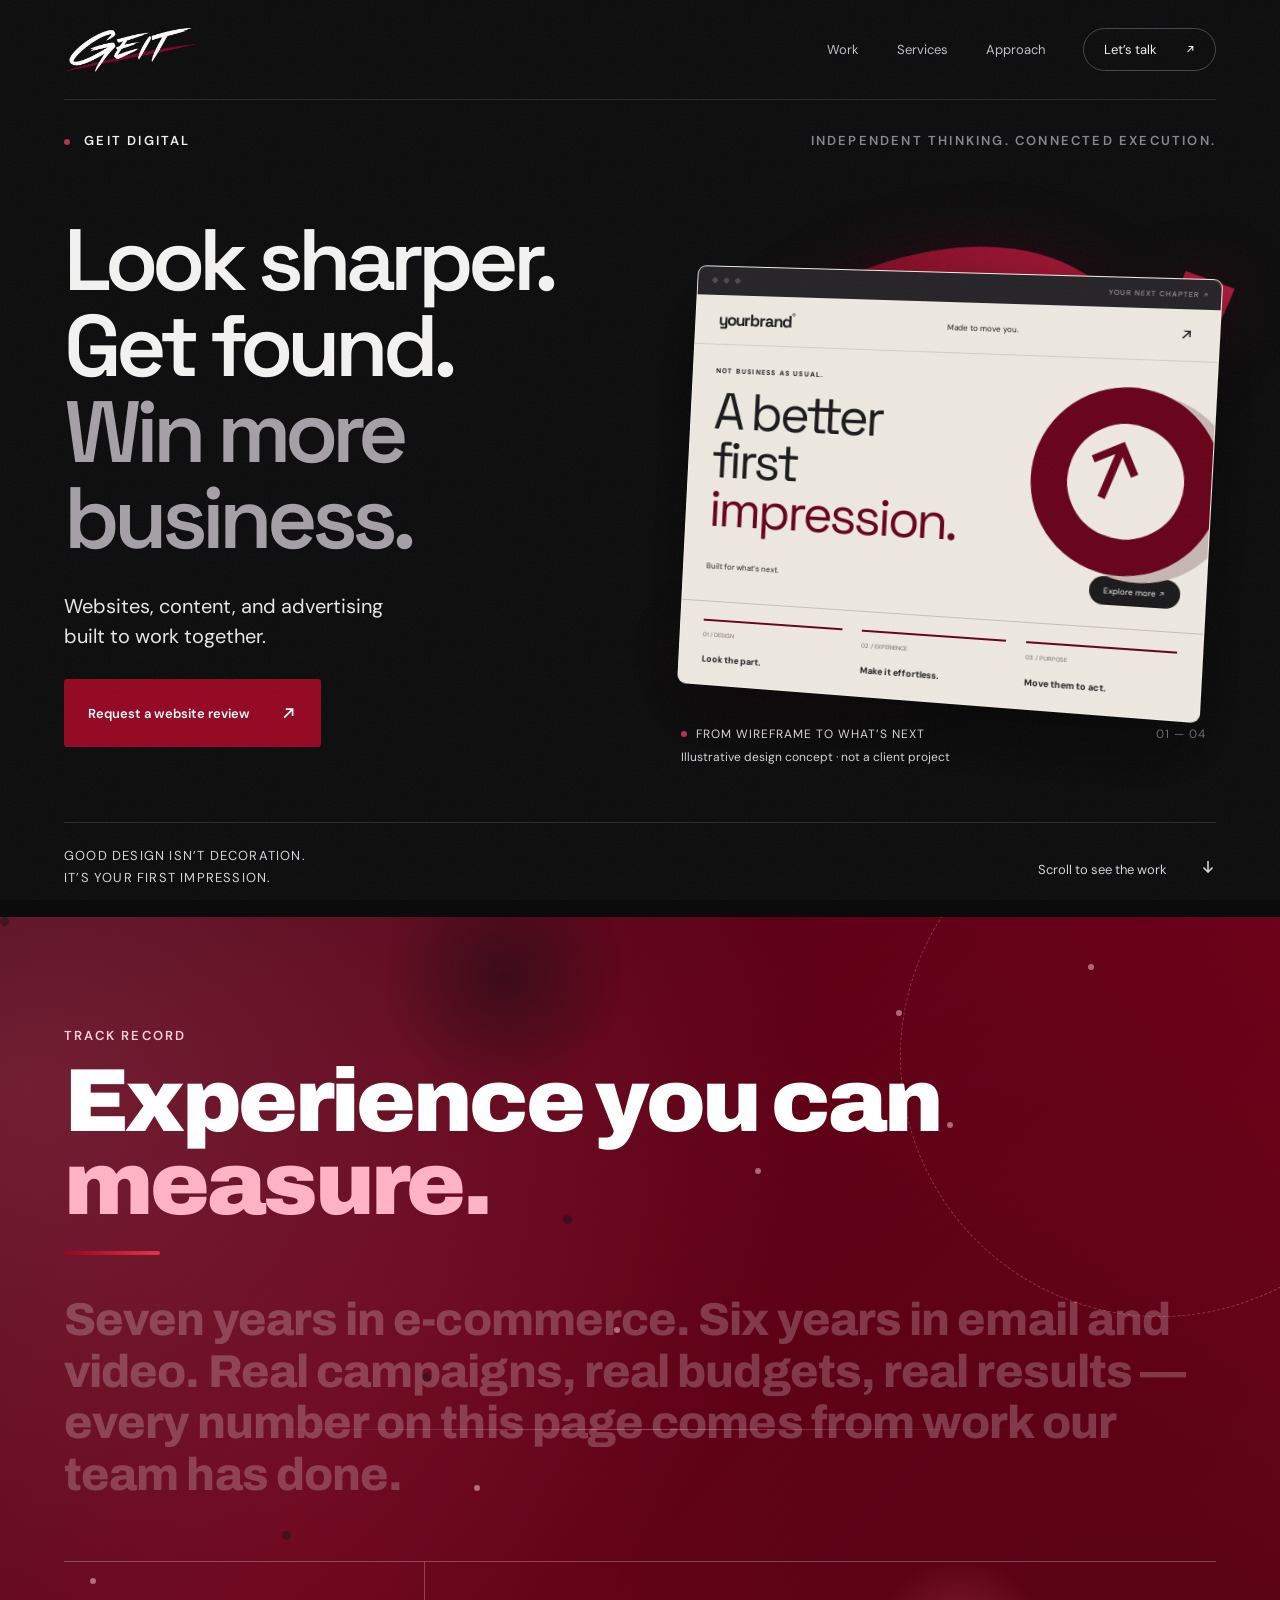
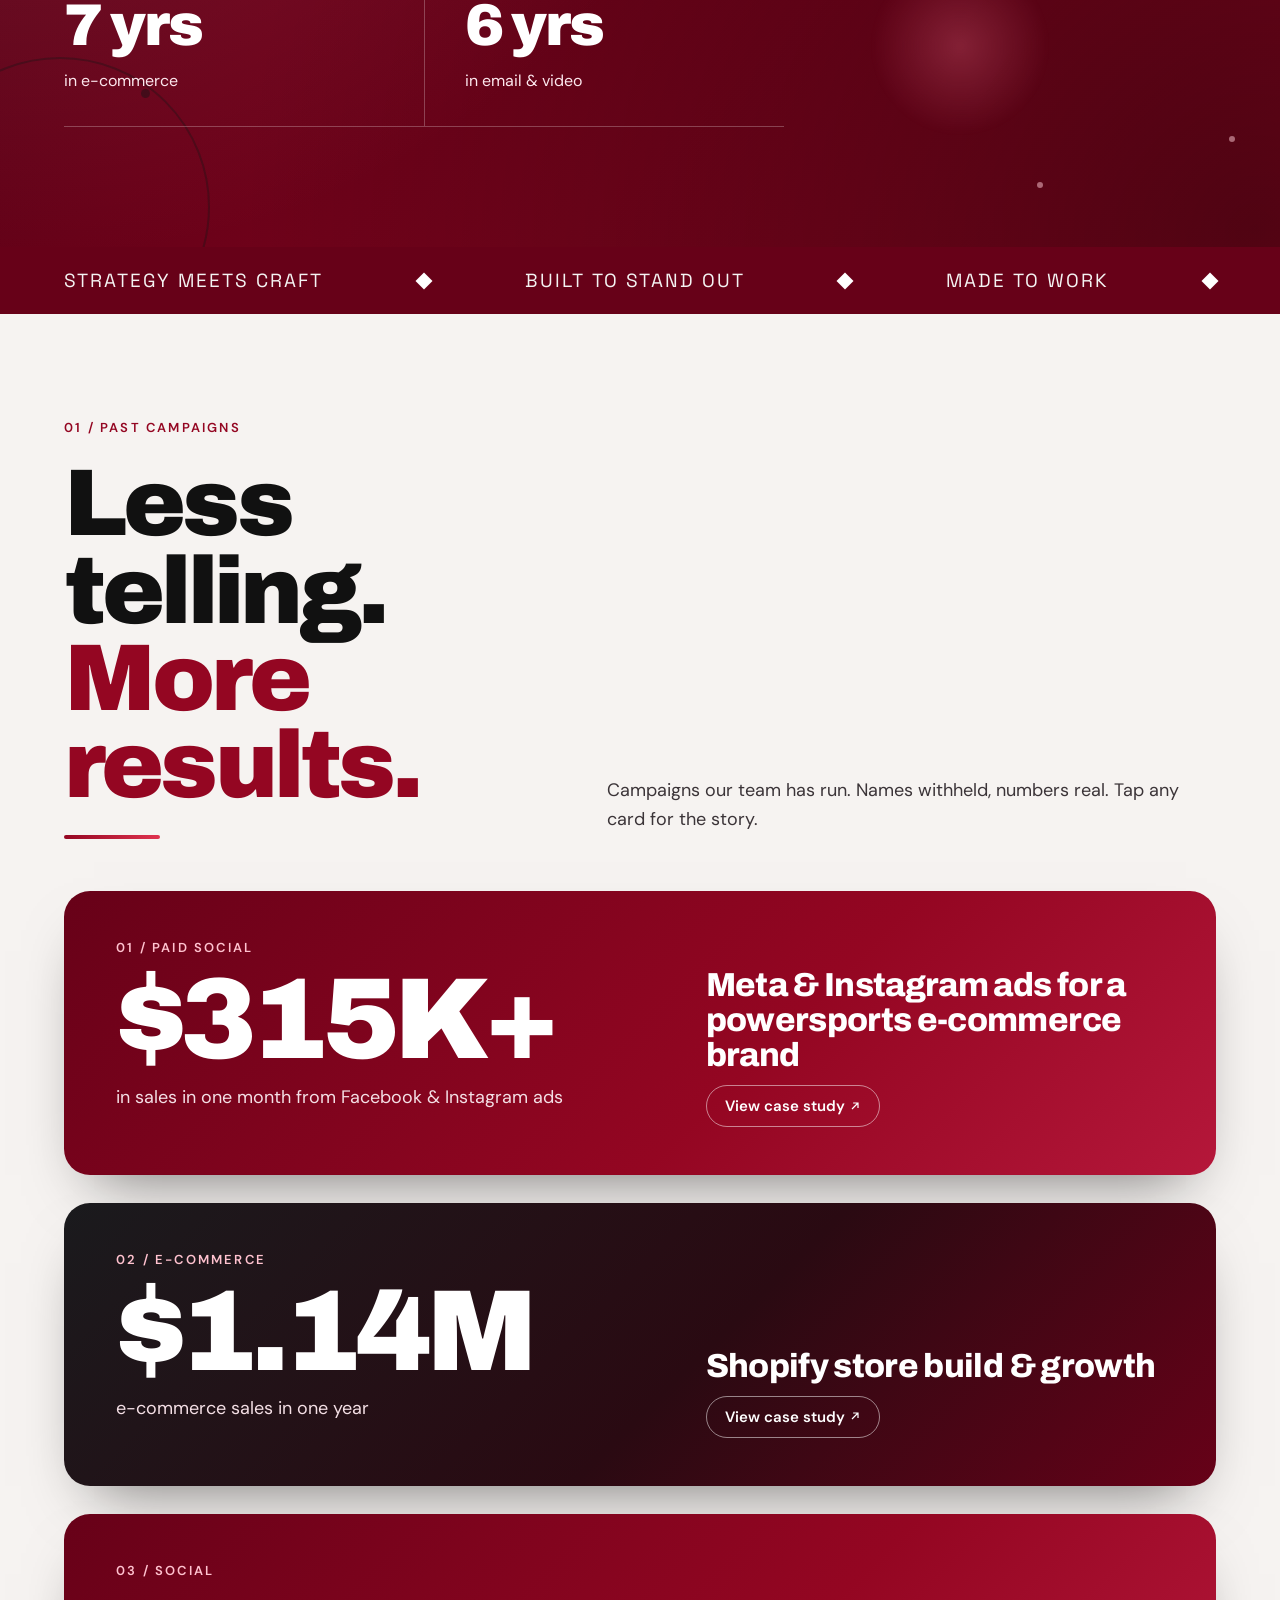
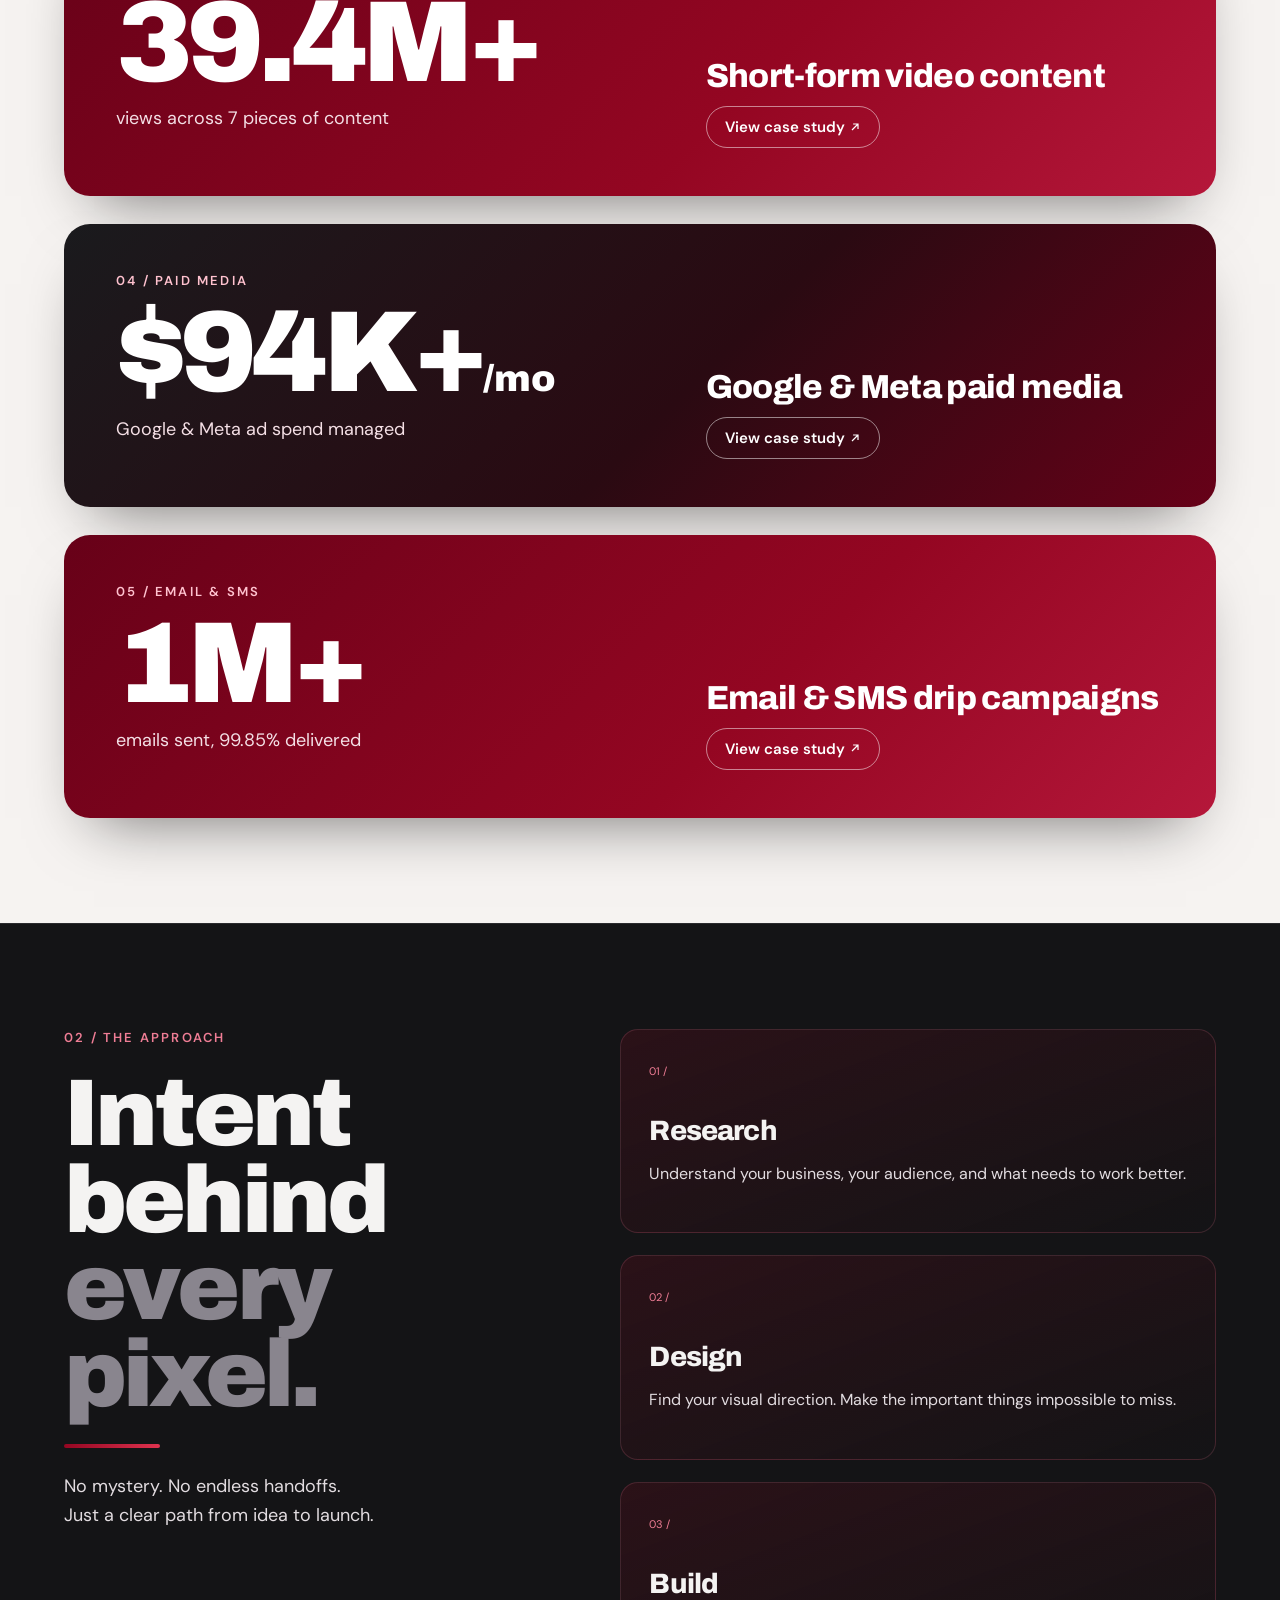
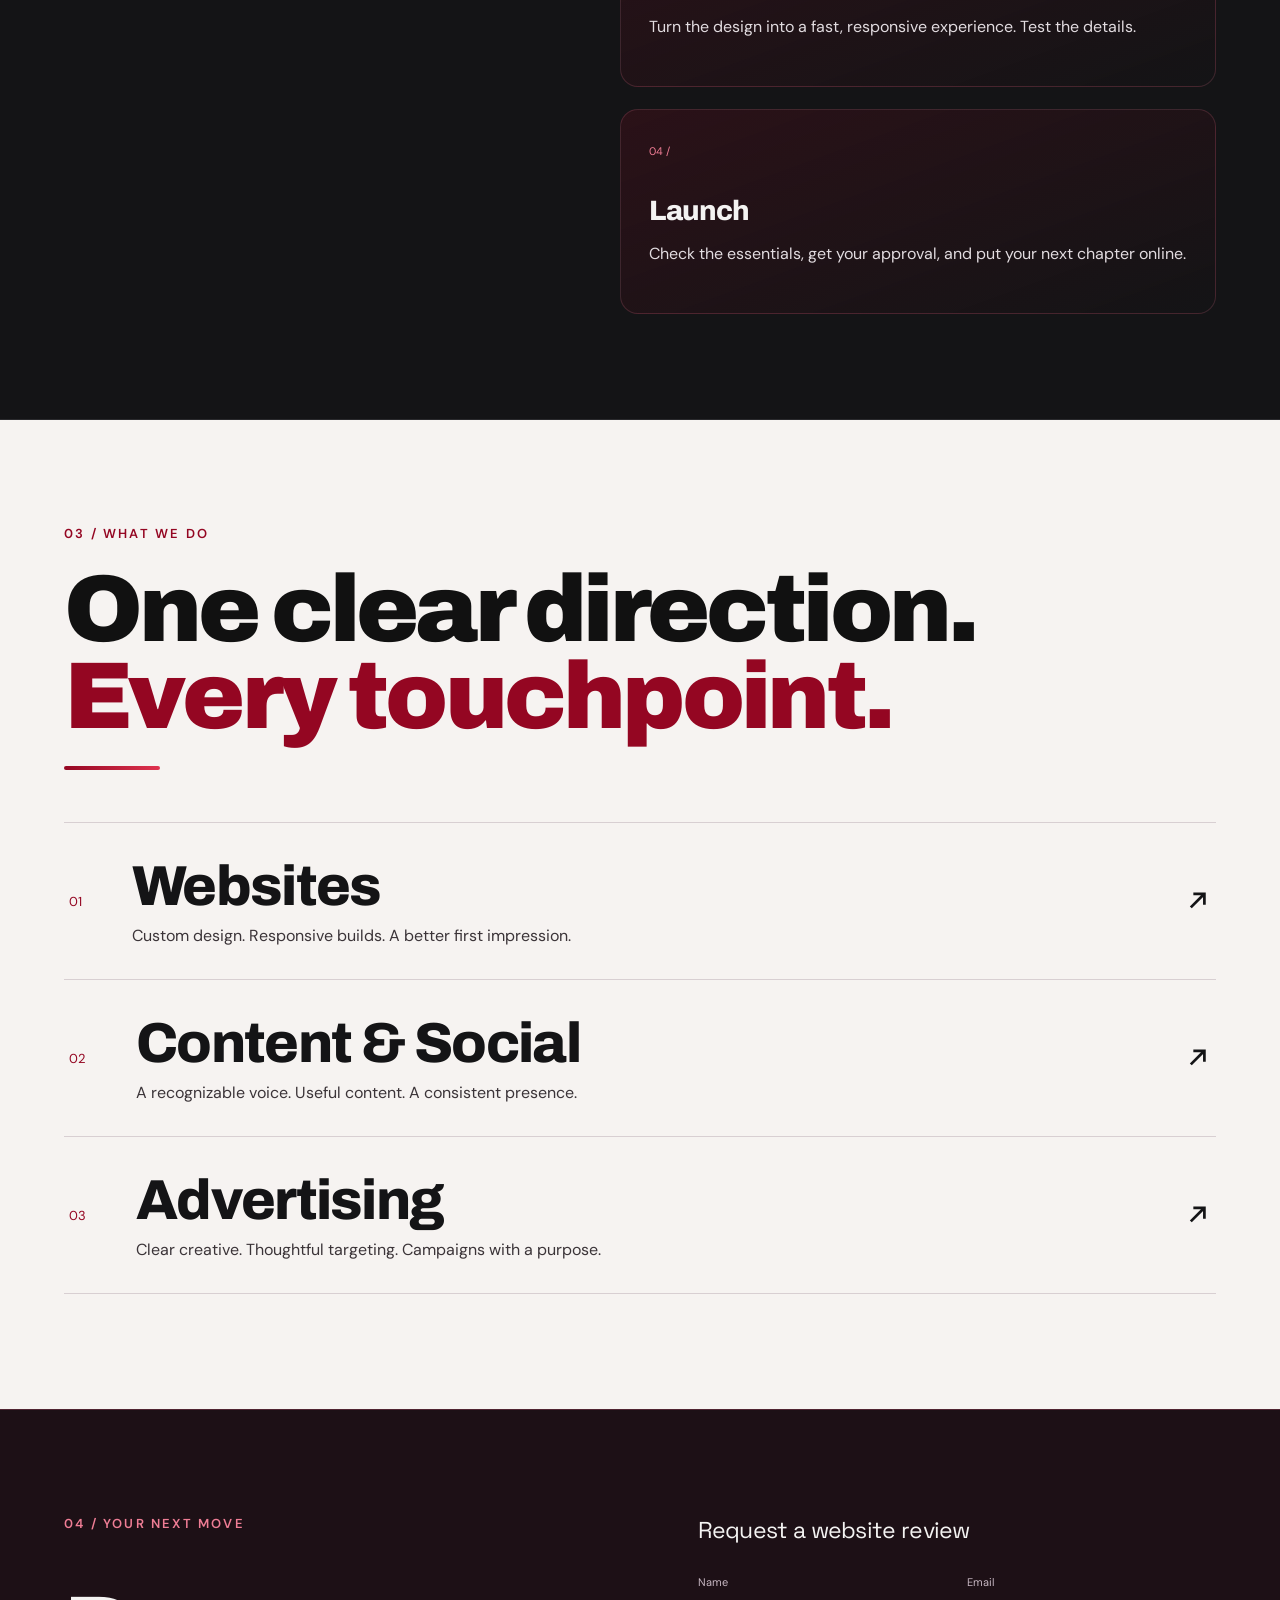
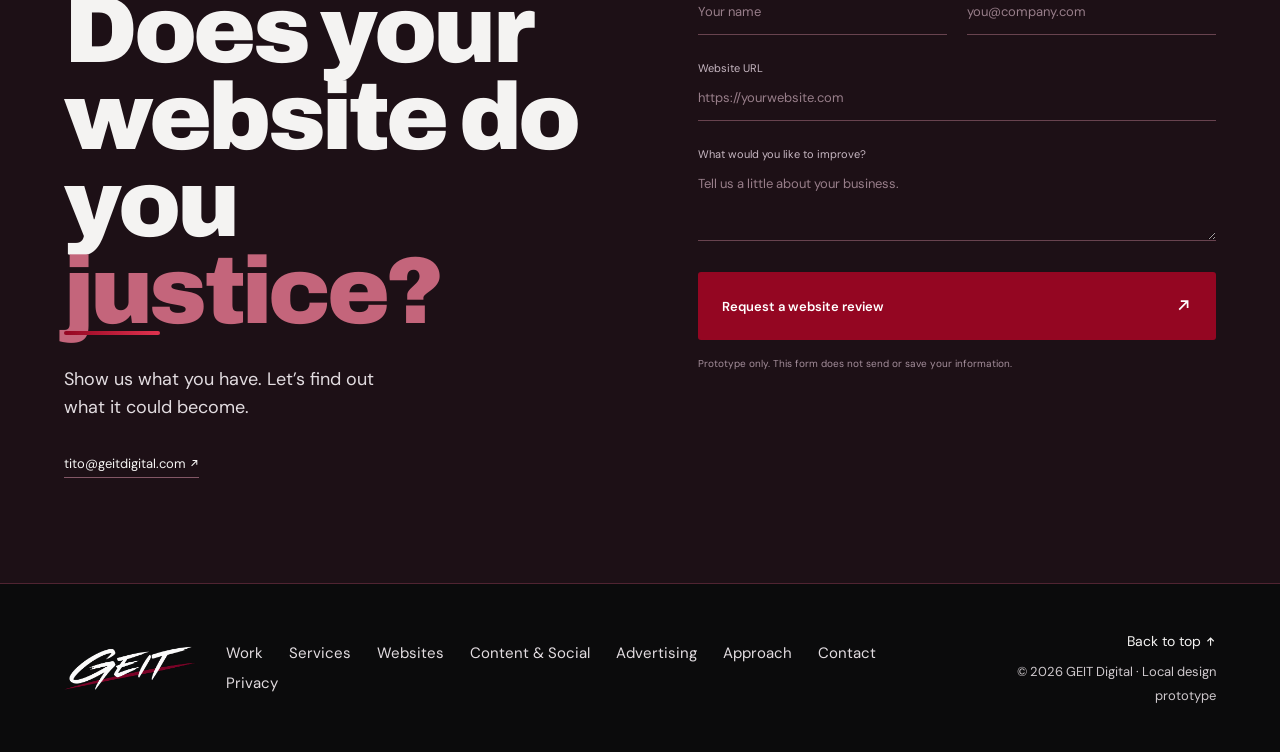
==== commit 4917279a: "Fix page heads" ====
--- a/index.html
+++ b/index.html
@@ -1,4 +1,5 @@
 <!doctype html>
+<html lang="en"><head><meta charset="utf-8"><meta name="viewport" content="width=device-width, initial-scale=1"><meta name="theme-color" content="#0b0b0c"><meta name="description" content="GEIT Digital — websites, content, and advertising built to work together. Local design prototype."><title>GEIT Digital — Built to stand out.</title><link rel="icon" href="assets/geit-logo.png"><link rel="preconnect" href="https://fonts.googleapis.com"><link rel="preconnect" href="https://fonts.gstatic.com" crossorigin><link href="https://fonts.googleapis.com/css2?family=Archivo:wght@800;900&family=DM+Sans:wght@400;500;600;700&family=Space+Grotesk:wght@400;500;600;700&display=swap" rel="stylesheet"><link rel="stylesheet" href="styles.css?v=20261107f"><script src="script.js?v=20261107f" defer></script></head>
 <body><a class="skip" href="#main">Skip to content</a><div class="cursor" aria-hidden="true"><span class="cursor-g">G</span></div>
 <header class="header"><a class="brand" href="index.html" aria-label="GEIT Digital home"><img src="assets/geit-logo.png" width="132" height="44" alt="GEIT Marketing"></a><button class="menu-toggle" aria-expanded="false" aria-controls="site-nav" aria-label="Open menu"><span></span><span></span></button><nav id="site-nav" aria-label="Main navigation"><a href="work.html">Work</a><a href="services.html">Services</a><a class="m-only sub" href="websites.html">Websites</a><a class="m-only sub" href="content-social.html">Content &amp; Social</a><a class="m-only sub" href="advertising.html">Advertising</a><a href="approach.html">Approach</a><a class="nav-cta" href="contact.html">Let’s talk <span><svg class="ico" viewBox="0 0 16 16" aria-hidden="true"><path d="M4 12 12 4M5.5 4H12v6.5" fill="none" stroke="currentColor" stroke-width="1.6"/></svg></span></a></nav></header>
 <main id="main"><section class="hero" aria-labelledby="hero-title"><div class="hero-top"><p class="eyebrow"><i></i> GEIT DIGITAL</p><p class="edition">INDEPENDENT THINKING. CONNECTED EXECUTION.</p></div><div class="hero-layout"><div class="hero-copy"><h1 id="hero-title">Look sharper.<br>Get found.<br><span>Win more<br class="desktop-break"> business.</span></h1><p class="hero-sub">Websites, content, and advertising<br>built to work together.</p><a class="button" href="#review">Request a website review <span><svg class="ico" viewBox="0 0 16 16" aria-hidden="true"><path d="M4 12 12 4M5.5 4H12v6.5" fill="none" stroke="currentColor" stroke-width="1.6"/></svg></span></a></div>
--- a/styles.css
+++ b/styles.css
@@ -0,0 +1,246 @@
+:root{--bg:#0b0b0c;--panel:#141416;--ink:#f4f3f2;--muted:#aaa8ad;--line:#2a2a2d;--maroon:#670118;--red:#940622;--font:'Space Grotesk',Arial,sans-serif}*{box-sizing:border-box}html{scroll-behavior:smooth;scroll-padding-top:100px}body{margin:0;background:var(--bg);color:var(--ink);font-family:'DM Sans',Arial,sans-serif;font-size:15px;-webkit-font-smoothing:antialiased}a{color:inherit;text-decoration:none}button,input,textarea{font:inherit}button,a,input,textarea{-webkit-tap-highlight-color:transparent}button{cursor:pointer}a:focus-visible,button:focus-visible,input:focus-visible,textarea:focus-visible,iframe:focus-visible{outline:2px solid #e3637d;outline-offset:5px}::selection{background:var(--red);color:white}.skip{position:fixed;top:-80px;left:20px;background:white;color:black;padding:14px;z-index:100}.skip:focus{top:10px}.header{height:100px;margin:0 5%;display:flex;align-items:center;justify-content:space-between;border-bottom:1px solid var(--line)}.brand img{width:132px;height:auto;display:block}.header nav{display:flex;align-items:center;gap:38px;font-size:13px}.header nav>a:not(.nav-cta){color:#c3c0c6}.header a:hover{color:#e3a3b1}.nav-cta{border:1px solid #4a4448;border-radius:30px;padding:12px 20px;display:flex;gap:28px}.hero{padding:32px 5% 0;overflow:hidden}.hero-top{display:flex;justify-content:space-between;align-items:center}.eyebrow,.edition{font-size:10px;letter-spacing:1.8px;font-weight:600}.eyebrow i,.live-dot{display:inline-block;width:6px;height:6px;border-radius:50%;background:#b8304b;margin-right:9px}.edition{font-size:9px;color:#8a858c;letter-spacing:1.4px}.hero-layout{display:grid;grid-template-columns:1.05fr 1fr;align-items:center;min-height:660px;gap:15px}.hero-copy{z-index:1;padding:25px 0 45px}h1,h2,h3,p{margin-top:0}h1,h2,h3{font-family:var(--font);font-weight:600}h1{font-size:clamp(62px,6.8vw,108px);line-height:.99;letter-spacing:-6px;margin-bottom:30px}h1>span{color:#a4a0a6}.hero-sub{color:#b9b5bc;font-size:17px;line-height:1.6;margin-bottom:28px}.button{display:inline-flex;align-items:center;justify-content:space-between;gap:30px;padding:19px 23px;background:var(--red);border:1px solid transparent;border-radius:3px;color:white;font-size:13px;font-weight:600;transition:background .2s,transform .2s}.button:hover{background:#b80b30;transform:translateY(-3px)}.button span{font-size:21px}.hero-art{height:570px;position:relative;perspective:1200px}.art-grid{position:absolute;inset:0;background-image:linear-gradient(#ffffff06 1px,transparent 1px),linear-gradient(90deg,#ffffff06 1px,transparent 1px);background-size:45px 45px;mask-image:radial-gradient(ellipse,black,transparent 70%)}.swoosh{position:absolute;width:125%;height:125%;top:-13%;left:-12%;transform:rotate(-12deg);filter:drop-shadow(0 0 30px #67011850)}.swoosh path{stroke-dasharray:1;stroke-dashoffset:1;animation:draw 1.8s cubic-bezier(.4,0,.2,1) .15s forwards}.site-build{position:absolute;inset:65px 10px 74px 16px;background:#eee9e0;color:#19181a;border:1px solid #ffffff40;border-radius:9px;overflow:hidden;box-shadow:0 35px 65px #0009;transform:rotateY(-8deg) rotateZ(3deg);animation:assemble 1.7s ease both}.mini-chrome{height:29px;background:#242226;color:#b8b1b7;display:flex;justify-content:space-between;align-items:center;padding:0 12px;font-size:7px;letter-spacing:1px}.mini-chrome>span:first-child{font-size:7px;letter-spacing:3px;color:#68555c}.mini-nav{display:flex;justify-content:space-between;align-items:center;padding:14px 24px;border-bottom:1px solid #19181a20}.mini-nav b{font-family:var(--font);font-size:17px;letter-spacing:-1px}.mini-nav b span{font-size:8px;vertical-align:top}.mini-nav small{font-size:8px}.mini-content{padding:22px 24px;position:relative;overflow:hidden}.mini-label{font-size:7px;font-weight:700;letter-spacing:1.2px;margin-bottom:12px}.mini-heading{font-family:var(--font);font-size:clamp(38px,4.1vw,62px);letter-spacing:-3px;line-height:.95;position:relative;z-index:2}.mini-heading em{font-style:normal;color:var(--maroon)}.mini-orbit{position:absolute;right:-10px;top:27px;width:185px;height:185px;border-radius:50%;border:36px solid var(--maroon);box-shadow:12px 12px 0 #c6b7b2;transform:rotate(-25deg)}.mini-orbit span{font-size:95px;position:absolute;left:10px;top:-18px;color:var(--maroon)}.mini-bottom{display:flex;justify-content:space-between;align-items:center;margin-top:20px;font-size:8px}.mini-pill{background:#19181a;color:#fff;padding:9px 14px;border-radius:20px}.mini-cards{border-top:1px solid #19181a30;display:flex;padding:18px 24px;gap:20px}.mini-cards>div{flex:1;border-top:2px solid var(--maroon);padding-top:10px}.mini-cards span{display:block;font-size:6px;margin-bottom:7px;color:#6a6265}.mini-cards b{font-size:9px}.mini-nav,.mini-content,.mini-cards{animation:polish 1.5s ease both}.mini-content{animation-delay:.15s}.mini-cards{animation-delay:.3s}.build-caption{position:absolute;bottom:35px;left:20px;right:10px;font-size:8px;letter-spacing:1px;color:#b3adb5;display:flex;align-items:center}.build-caption>span:last-child{margin-left:auto;color:#6e6870}.concept-note{position:absolute;bottom:0;left:20px;font-size:9px;color:#827b85}.hero-bottom{display:flex;justify-content:space-between;align-items:center;border-top:1px solid var(--line);padding:22px 0 28px;font-size:9px;letter-spacing:1.2px;color:#8b858e;line-height:1.7}.hero-bottom>a{font-size:11px;color:#ddd;letter-spacing:0}.hero-bottom>a span{margin-left:30px;font-size:20px}.ticker{background:var(--maroon);padding:21px 5%;display:flex;align-items:center;justify-content:space-between;gap:25px;overflow:hidden;white-space:nowrap;font-family:var(--font);font-size:19px;letter-spacing:2px}.ticker b{font-size:30px;font-weight:400}.section{padding:105px 5%}.section-heading{display:flex;justify-content:space-between;align-items:flex-end;margin-bottom:52px;gap:30px}.section-heading .eyebrow{color:#c05a70;margin-bottom:24px}h2{font-size:clamp(44px,4.5vw,70px);line-height:1.04;letter-spacing:-3px;margin-bottom:0}h2 span{color:#89858e}.section-heading>p{color:var(--muted);line-height:1.7;font-size:14px;margin-bottom:5px}.project{margin-top:50px}.project-head{display:flex;align-items:center;justify-content:space-between;margin-bottom:22px}.project-head>div{display:flex;gap:20px;align-items:center}.project-number{font-size:11px;color:#9f6674}.project h3{font-size:28px;letter-spacing:-1px;margin:0}.project-kind{font-size:11px;color:var(--muted);border-left:1px solid #444;padding-left:20px}.project-head>a{font-size:11px}.project-head>a:hover{color:#dd6c85}.preview-stage{background:linear-gradient(120deg,#30242b,#19161d);border:1px solid #3a3037;border-radius:5px;padding:20px 38px 36px}.club-stage{background:linear-gradient(120deg,#222622,#111713);border-color:#303a32}.preview-toolbar{display:flex;align-items:center;justify-content:space-between;gap:20px;margin-bottom:23px}.preview-label{font-size:8px;letter-spacing:1.5px;color:#b5a9b2}.device-buttons{display:flex;border:1px solid #ffffff20;border-radius:30px;padding:3px;gap:2px}.device-buttons button{border:0;border-radius:30px;color:#ada7af;background:transparent;padding:8px 13px;font-size:10px;transition:background .2s}.device-buttons button[aria-pressed=true]{background:#f4f3f2;color:#111}.device-buttons button:hover{background:#ffffff20;color:white}.device-shell{width:100%;margin:auto;background:#151517;border:1px solid #5a525a;border-radius:8px;overflow:hidden;box-shadow:0 22px 40px #0005;transition:width .5s}.device-shell[data-device=tablet]{width:min(768px,100%)}.device-shell[data-device=phone]{width:min(390px,100%)}.browser-bar{height:32px;display:flex;align-items:center;justify-content:space-between;padding:0 14px;color:#9b969e;font-size:9px;background:#1e1e21}.browser-bar>span:first-child{letter-spacing:3px;color:#64545c;font-size:7px}.screen{height:470px;position:relative;overflow:auto;background:#f1f1ee;overscroll-behavior:contain}.screen iframe{width:100%;height:100%;display:block;position:absolute;inset:0;border:0;background:white}.site-capture{width:100%;height:auto;display:block}.project.captured iframe{display:none}.project.captured .screen:hover .site-capture{animation:preview-scroll 10s ease-in-out infinite alternate}.project-foot{display:flex;justify-content:space-between;align-items:center;padding-top:16px;gap:16px}.project-foot p,.work-note{font-size:12px;color:var(--muted);line-height:1.7;margin:0}.capture-toggle{color:#c2b7be;border:0;border-bottom:1px solid #5b4a53;background:transparent;font-size:10px;padding:5px 0;white-space:nowrap}.work-note{font-size:10px;margin-top:34px}.approach{background:#121214;border-top:1px solid var(--line);border-bottom:1px solid var(--line)}.steps{display:grid;grid-template-columns:repeat(4,1fr);gap:40px;margin-top:75px}.steps article{border-top:1px solid #464047;padding-top:25px}.steps article>span{font-size:11px;color:#ae6b7b}.steps h3{font-size:28px;letter-spacing:-1px;margin:35px 0 14px}.steps p{font-size:13px;line-height:1.8;color:var(--muted);max-width:240px}.services{padding-bottom:115px}.service-row{display:flex;align-items:center;gap:50px;padding:33px 5px;border-top:1px solid var(--line);transition:padding .25s,background .25s}.service-row:last-child{border-bottom:1px solid var(--line)}.service-row>span{color:#89616b;font-size:10px}.service-row h3{font-size:42px;letter-spacing:-2px;margin:0 0 8px}.service-row p{font-size:13px;color:var(--muted);margin:0}.service-row>b{margin-left:auto;font-size:34px;font-weight:400}.service-row:hover{padding-left:22px;padding-right:22px;background:#67011820}.review{background:#1d1016;display:grid;grid-template-columns:1fr 1fr;gap:10%;border-top:1px solid #502432;border-bottom:1px solid #502432}.review .eyebrow{color:#ca7287;margin-bottom:30px}.review h2{font-size:clamp(50px,5.5vw,84px);letter-spacing:-4px;margin-bottom:30px}.review h2 em{font-style:normal;color:#c4657b}.review-copy>p:not(.eyebrow){color:#b4a6b1;line-height:1.8}.review-copy>a{font-size:13px;display:inline-block;margin-top:15px;border-bottom:1px solid #835766;padding-bottom:5px}.form-intro{font-family:var(--font);font-size:23px;letter-spacing:-.7px;margin-bottom:30px}.form-grid{display:grid;grid-template-columns:1fr 1fr;gap:20px}label{display:block;font-size:11px;color:#c7b7c2;margin-bottom:26px}input,textarea{width:100%;display:block;border:0;border-bottom:1px solid #68434f;border-radius:0;color:#fff;background:transparent;padding:14px 0;font-size:13px;resize:vertical}input::placeholder,textarea::placeholder{color:#987e8a}.review .button{width:100%;margin-top:5px}.prototype-note{font-size:10px;color:#a48e9b;line-height:1.6;margin-top:16px}#form-status{font-size:12px;color:#f0c1cf}footer{padding:45px 5%;display:flex;align-items:center;justify-content:space-between;gap:30px}footer p{font-size:11px;color:#8e8791;line-height:1.8;margin:0}footer>div{text-align:right}footer>div>a{font-size:11px;display:inline-block;margin-bottom:10px}.cursor{display:none}.js-motion .reveal{opacity:0;transform:translateY(25px);transition:opacity .65s ease,transform .65s ease}.js-motion .reveal.visible{opacity:1;transform:none}@media(hover:hover) and (pointer:fine){.cursor.active{display:block;position:fixed;left:0;top:0;width:20px;height:20px;border:1px solid #d6788d;border-radius:50%;pointer-events:none;z-index:99;transform:translate(-50%,-50%);transition:width .2s,height .2s;mix-blend-mode:screen}.cursor.hover{width:44px;height:44px;background:#94062230}}
+@keyframes draw{to{stroke-dashoffset:0}}@keyframes assemble{0%{background:transparent;border-color:#8f5b70;transform:rotateY(-15deg) rotateZ(5deg) translateY(20px);box-shadow:none}40%{background:#151316}100%{background:#eee9e0}}@keyframes polish{0%,25%{opacity:.12;filter:grayscale(1);transform:translateY(12px)}100%{opacity:1;filter:none;transform:none}}@keyframes preview-scroll{0%,10%{transform:translateY(0)}90%,100%{transform:translateY(min(0px,calc(470px - 100%)))}}
+@media(min-width:1700px){body{max-width:1800px;margin:auto}}@media(max-width:1050px){h1{letter-spacing:-4px;font-size:70px}.hero-layout{min-height:600px}.hero-art{height:500px}.site-build{inset:65px 0 80px}.mini-nav{padding:14px}.mini-content{padding:20px 14px}.mini-heading{font-size:43px}.mini-orbit{width:130px;height:130px;border-width:25px;right:-20px;top:50px}.mini-orbit span{font-size:67px}.mini-cards{padding:14px;gap:10px}.mini-nav small{display:none}.steps{gap:25px}.section{padding-top:80px;padding-bottom:80px}.edition{display:none}.project-kind{display:none}.preview-stage{padding:18px 20px 24px}}
+@media(max-width:700px){.header{height:80px;margin:0 6%}.brand img{width:110px}.header nav{gap:16px}.header nav>a:not(.nav-cta){display:none}.nav-cta{padding:10px 16px;font-size:11px;gap:20px}.hero{padding:24px 6% 0}.eyebrow{font-size:9px}.hero-layout{display:flex;flex-direction:column;gap:0;align-items:stretch}.hero-copy{padding:30px 0 0}h1{font-size:clamp(55px,12.8vw,86px);letter-spacing:-3.7px;line-height:1.02;margin-bottom:24px}.desktop-break{display:none}.hero-sub{font-size:15px;margin-bottom:24px}.button{font-size:12px;padding:16px 20px;gap:28px}.hero-art{height:440px;margin:15px -5% 0}.site-build{inset:45px 20px 75px 18px}.mini-content{padding:16px 18px}.mini-heading{font-size:44px;letter-spacing:-2.5px}.mini-orbit{width:134px;height:134px;right:-15px;top:25px}.mini-bottom{margin-top:14px}.mini-cards{padding:12px 18px}.mini-cards b{font-size:8px}.mini-nav{padding:10px 18px}.mini-nav small{display:block}.mini-chrome{height:24px}.build-caption{bottom:37px;font-size:7px;left:20px;right:20px}.build-caption>span:last-child{display:none}.concept-note{bottom:11px;font-size:8px}.hero-bottom{padding:18px 0;font-size:7px;gap:15px}.hero-bottom>a{font-size:10px}.hero-bottom>a span{margin-left:8px}.ticker{padding:16px 6%;font-size:13px;gap:25px;justify-content:flex-start}.ticker b{font-size:20px}.section{padding:65px 6%}.section-heading{display:block;margin-bottom:35px}.section-heading .eyebrow{margin-bottom:20px}h2{font-size:43px;letter-spacing:-2.5px}.section-heading>p{margin-top:24px;font-size:13px}.project{margin-top:35px}.project-head{margin-bottom:18px}.project-head>div{gap:12px}.project h3{font-size:25px}.project-head>a{font-size:10px}.project-number{font-size:9px}.preview-stage{padding:13px 10px 18px}.preview-toolbar{display:block;margin-bottom:15px}.preview-label{font-size:7px;letter-spacing:1px;display:block;margin-bottom:13px}.device-buttons{display:inline-flex}.device-buttons button{font-size:9px;padding:7px 13px}.screen{height:380px}.browser-bar{height:28px;padding:0 8px;font-size:8px}.project-foot{align-items:flex-start;flex-direction:column;gap:4px;padding-top:13px}.project-foot p{font-size:11px}.capture-toggle{font-size:9px}.work-note{font-size:9px;margin-top:25px}.steps{grid-template-columns:1fr 1fr;gap:30px 23px;margin-top:40px}.steps article{padding-top:17px}.steps h3{font-size:23px;margin-top:24px;margin-bottom:10px}.steps p{font-size:12px;line-height:1.7}.service-row{padding:25px 0;gap:20px}.service-row h3{font-size:29px;letter-spacing:-1.5px}.service-row p{font-size:11px;line-height:1.7;max-width:235px}.service-row>b{font-size:25px}.review{grid-template-columns:1fr;gap:45px}.review h2{font-size:62px;letter-spacing:-3px}.review-copy>p:not(.eyebrow){font-size:14px}.form-grid{grid-template-columns:1fr;gap:0}.form-intro{font-size:22px}label{margin-bottom:22px}input,textarea{font-size:16px}footer{padding:35px 6%;flex-wrap:wrap;gap:25px}footer>p{font-size:10px}footer>div{width:100%;display:flex;justify-content:space-between;align-items:center;gap:15px;text-align:left}footer>div>a{margin:0;white-space:nowrap}footer>div p{font-size:8px}.project.captured .screen:hover .site-capture{animation:none}}
+@media(prefers-reduced-motion:reduce){html{scroll-behavior:auto}*,*::before,*::after{animation:none!important;transition:none!important}.swoosh path{stroke-dashoffset:0}.js-motion .reveal{opacity:1;transform:none}.cursor{display:none!important}}
+.fly-stage{background:linear-gradient(120deg,#2a2932,#171c26);border-color:#424250}.project[data-project=fly] .project-kind{color:#ddc7a0;border-color:#75684c}
+@media(max-width:700px){.project[data-project=fly] h3{font-size:23px}.project[data-project=fly] .project-kind{display:inline;font-size:8px;padding-left:9px}.project[data-project=fly] .project-head>div{gap:8px}}
+.site-build::after{opacity:0;content:'';position:absolute;inset:29px 0 0;pointer-events:none;background:repeating-linear-gradient(0deg,transparent 0 34px,#c5a3b440 35px 36px),repeating-linear-gradient(90deg,transparent 0 44px,#c5a3b440 45px 46px);animation:wireframe 1.8s ease both}
+@keyframes wireframe{0%,35%{opacity:1}100%{opacity:0}}
+/* v20261107a scroll motion */
+.scroll-progress{position:fixed;top:0;left:0;height:3px;width:100%;background:linear-gradient(90deg,#670118,#ad1838);transform:scaleX(0);transform-origin:0 50%;z-index:1000;pointer-events:none}
+.js-motion .section-heading.reveal{opacity:1;transform:none}
+.js-motion .section-heading .eyebrow,.js-motion .section-heading h2,.js-motion .section-heading>p{opacity:0;transform:translateY(32px);transition:opacity .8s cubic-bezier(.2,.7,.2,1),transform .8s cubic-bezier(.2,.7,.2,1)}
+.js-motion .section-heading h2{transition-delay:.12s}.js-motion .section-heading>p{transition-delay:.24s}
+.js-motion .section-heading.visible .eyebrow,.js-motion .section-heading.visible h2,.js-motion .section-heading.visible>p{opacity:1;transform:none}
+.js-motion .reveal{transition:opacity .8s cubic-bezier(.2,.7,.2,1) var(--d,0s),transform .8s cubic-bezier(.2,.7,.2,1) var(--d,0s)}
+.js-motion .project.reveal{transform:translateY(60px) scale(.97)}
+.js-motion .project.reveal.visible{transform:none}
+.project .device-shell{transition:transform .5s cubic-bezier(.2,.7,.2,1),box-shadow .5s;will-change:transform}
+.project .site-capture{transform:translateY(var(--py,0px)) scale(1.06);transition:transform .2s linear}
+@media(hover:hover) and (pointer:fine){.project:hover .device-shell{box-shadow:0 30px 60px -20px rgba(173,24,56,.35)}}
+.review-copy h2{transform:translateY(var(--rp,0px));will-change:transform}
+@media(prefers-reduced-motion:reduce){.scroll-progress{display:none}.project .device-shell,.project .site-capture,.review-copy h2{transform:none!important;transition:none!important}}
+/* v20261107b brand pass */
+:root{--muted:#cfc9cd}
+body{font-size:17px}
+body::after{content:"";position:fixed;inset:0;pointer-events:none;z-index:999;opacity:.06;background-image:url("data:image/svg+xml,%3Csvg xmlns='http://www.w3.org/2000/svg' width='160' height='160'%3E%3Cfilter id='n'%3E%3CfeTurbulence type='fractalNoise' baseFrequency='.9' numOctaves='2' stitchTiles='stitch'/%3E%3C/filter%3E%3Crect width='100%25' height='100%25' filter='url(%23n)'/%3E%3C/svg%3E")}
+.eyebrow,.edition{font-size:12px;letter-spacing:2.2px}
+.section-heading .eyebrow,.review .eyebrow{color:#ef7d95}
+.section-heading>p,.review-copy>p:not(.eyebrow){color:#e2dce0!important;font-size:18px;line-height:1.6}
+.section h2{font-size:clamp(44px,6vw,88px)}
+.work{background:radial-gradient(1200px 600px at 85% 0%,rgba(148,6,34,.28),transparent 60%),radial-gradient(900px 500px at 0% 60%,rgba(103,1,24,.22),transparent 60%)}
+.approach,.services{background:linear-gradient(180deg,transparent,rgba(103,1,24,.14) 50%,transparent)}
+.steps article{background:linear-gradient(160deg,rgba(148,6,34,.18),rgba(20,20,22,.6));border:1px solid rgba(239,125,149,.18);border-radius:18px;padding:28px}
+.steps article p,.service-row p{color:#e2dce0;font-size:16px}
+.steps article span,.service-row>span{color:#ef7d95}
+/* proof band */
+.proof{position:relative;overflow:hidden;padding:110px 5% 120px;background:linear-gradient(135deg,#3a0010 0%,#670118 45%,#940622 100%);isolation:isolate}
+.proof-glow{position:absolute;inset:-30%;z-index:-1;background:radial-gradient(circle at 20% 30%,rgba(255,120,150,.25),transparent 40%),radial-gradient(circle at 80% 80%,rgba(0,0,0,.45),transparent 50%)}
+.proof-head{max-width:880px;margin-bottom:64px}
+.proof-head .eyebrow{color:#ffd0da}
+.proof-head h2{font-family:var(--font);font-size:clamp(48px,7vw,104px);letter-spacing:-3px;line-height:.95;margin:16px 0 22px;color:#fff}
+.proof-head h2 span{color:#ffb3c3}
+.proof-head>p:last-child{font-size:19px;line-height:1.6;color:#fbe9ee;max-width:620px;margin:0}
+.stats{display:grid;grid-template-columns:repeat(4,1fr);border-top:1px solid rgba(255,255,255,.25)}
+.stat{padding:34px 24px 34px 0;border-bottom:1px solid rgba(255,255,255,.25)}
+.stat+.stat{padding-left:24px;border-left:1px solid rgba(255,255,255,.25)}
+.stat:nth-child(4n+1){padding-left:0;border-left:0}
+.stat b{display:block;font-family:var(--font);font-weight:700;font-size:clamp(44px,4.6vw,72px);letter-spacing:-2px;line-height:1;color:#fff;font-variant-numeric:tabular-nums;white-space:nowrap}
+.stat b small{font-size:.4em;letter-spacing:0;font-weight:600;color:#ffd0da}
+.stat p{margin:14px 0 0;font-size:16px;line-height:1.45;color:#fde8ee}
+.stat p strong{color:#fff}
+/* portfolio static shots */
+.project h3{font-size:clamp(30px,3.4vw,46px)}
+.project-number{font-size:14px;color:#ef7d95}
+.project-kind{font-size:14px;color:#f1d6dd;border-left-color:#7a2a3c}
+.project-head>a{font-size:15px;font-weight:600;padding:10px 18px;border:1px solid rgba(239,125,149,.45);border-radius:999px}
+.project-head>a:hover{background:#940622;color:#fff}
+.preview-stage{padding:0;border-radius:22px;overflow:hidden;background:linear-gradient(140deg,#940622,#3a0010)!important;padding:18px!important}
+.screen{height:min(62vw,620px);overflow:hidden;background:#fff}
+.site-capture{object-fit:cover;object-position:top}
+@media(hover:hover){.screen:hover .site-capture{animation:preview-scroll 12s ease-in-out infinite alternate}}
+.project-foot p{font-size:16px;color:#e2dce0}
+.work-note{font-size:14px;color:#cfc9cd}
+@media(max-width:900px){.stats{grid-template-columns:repeat(2,1fr)}.stat:nth-child(n){padding-left:20px;border-left:1px solid rgba(255,255,255,.25)}.stat:nth-child(2n+1){padding-left:0;border-left:0}}
+@media(max-width:700px){body{font-size:16px}.proof{padding:80px 6% 84px}.eyebrow{font-size:11px}.stat b{font-size:40px}.stat p{font-size:14px}.project-kind{display:inline}.project-head{flex-wrap:wrap;gap:12px}.project-head>a{font-size:13px}.project h3{font-size:30px}.project-number{font-size:12px}.project-foot p{font-size:15px}.work-note{font-size:13px}.screen{height:440px}.preview-stage{padding:10px!important}}
+.hero-sub{font-size:20px!important;color:#ebe6e9!important;line-height:1.5}
+.hero-bottom,.hero-bottom a{font-size:13px!important;color:#d9d3d7!important}
+.build-caption,.concept-note{font-size:12px!important;color:#d9d3d7!important}
+.eyebrow,.edition{font-size:13px}
+@media(max-width:700px){.hero-sub{font-size:17px!important}.eyebrow{font-size:11px}}
+@media(max-width:700px){.steps{grid-template-columns:1fr!important}.review-copy h2{transform:none!important}}
+/* v20261107c GEIT pass */
+:root{--display:'Archivo','Space Grotesk',Arial,sans-serif}
+.section h2,.proof-head h2,.cs-hero h2,.review h2{font-family:var(--display);font-weight:900;letter-spacing:-.04em;line-height:.92;text-transform:none}
+.section h2{font-size:clamp(52px,7.4vw,118px)}
+.section h3,.steps h3,.service-row h3,.cs-block h3{font-family:var(--display);font-weight:800;letter-spacing:-.03em}
+.service-row h3{font-size:clamp(34px,4.4vw,64px)}
+.rule{display:block;width:96px;height:4px;margin-top:26px;background:linear-gradient(90deg,#940622,#e0334f);border-radius:2px;transform-origin:0 50%}
+.js-motion .reveal .rule,.js-motion .section-heading .rule{transform:scaleX(0);transition:transform 1s cubic-bezier(.2,.7,.2,1) .35s}
+.js-motion .visible .rule{transform:scaleX(1)}
+.review .rule{margin:-10px 0 30px}
+/* light sections */
+.light{background:#f6f3f1!important;color:#141416}
+.light h2{color:#111}.light h2 span{color:#940622}
+.light .section-heading>p,.light .service-row p{color:#3b3438!important}
+.light .section-heading .eyebrow{color:#940622}
+.light .service-row{border-color:#d8cfd2!important}.light .service-row>span{color:#940622;font-size:13px}
+.light .service-row:hover{background:#94062212}
+.approach{background:#141416!important}
+/* proof band */
+.proof-inner{position:relative;z-index:1}
+.proof-head{margin-bottom:40px}
+.scrub-text{font-family:var(--display);font-weight:800;font-size:clamp(30px,3.6vw,56px);line-height:1.12;letter-spacing:-.02em;max-width:1150px;margin:0 0 60px}
+.scrub-text span{color:rgba(255,255,255,.22);transition:color .35s}
+.scrub-text span.lit,.scrub-done span{color:#fff}
+.stats-2{grid-template-columns:repeat(2,minmax(0,360px))!important}
+.stats-2 .stat:nth-child(2){padding-left:40px;border-left:1px solid rgba(255,255,255,.25)}
+.stat b{font-family:var(--display);font-weight:900}
+/* case stack */
+.case-stack{position:relative;display:grid;gap:28px}
+.case-card{position:sticky;top:calc(90px + var(--i)*22px)}
+.case-open{all:unset;box-sizing:border-box;cursor:pointer;display:grid;grid-template-columns:1.2fr 1fr;grid-template-areas:"num num" "stat title" "cap more";gap:12px 40px;width:100%;padding:48px 52px;border-radius:26px;color:#fff;background:linear-gradient(135deg,#1a1a1d 0%,#2a0a12 55%,#670118 100%);box-shadow:0 30px 60px -30px rgba(0,0,0,.55);transition:transform .45s cubic-bezier(.2,.7,.2,1),box-shadow .45s}
+.case-card:nth-child(even) .case-open{background:linear-gradient(135deg,#670118,#940622 60%,#b5173a)}
+.case-open:hover{transform:translateY(-6px);box-shadow:0 40px 70px -30px rgba(148,6,34,.6)}
+.case-open:focus-visible{outline:3px solid #e0334f;outline-offset:4px}
+.case-num{grid-area:num;font-size:13px;letter-spacing:2.2px;font-weight:600;color:#ffc2cf}
+.case-stat{grid-area:stat}.case-stat b{font-family:var(--display);font-weight:900;font-size:clamp(64px,9vw,148px);letter-spacing:-.05em;line-height:.9;white-space:nowrap}
+.case-stat small{font-size:.32em;letter-spacing:0}
+.case-cap{grid-area:cap;font-size:18px;color:#f4dfe5}
+.case-title{grid-area:title;align-self:end;font-family:var(--display);font-weight:800;font-size:clamp(26px,2.6vw,40px);line-height:1.05;letter-spacing:-.02em}
+.case-more{grid-area:more;justify-self:start;align-self:center;font-weight:600;font-size:15px;border:1px solid rgba(255,255,255,.5);border-radius:999px;padding:10px 18px}
+.case-open:hover .case-more{background:#fff;color:#670118}
+/* approach sticky */
+@media(min-width:901px){.approach{display:grid;grid-template-columns:.9fr 1.1fr;gap:6%;align-items:start}.approach .section-heading{position:sticky;top:110px;display:block}.approach .section-heading>p{margin-top:24px}.approach .steps{grid-template-columns:1fr;margin-top:0;gap:22px}.steps p{max-width:none!important}}
+/* overlay */
+.case-overlay{position:fixed;inset:0;z-index:2000;background:#0f0f11;color:#fff;opacity:0;transform:translateY(30px);transition:opacity .35s ease,transform .35s cubic-bezier(.2,.7,.2,1)}
+.case-overlay.open{opacity:1;transform:none}
+.cs-lock{overflow:hidden}
+.cs-scroll{height:100%;overflow-y:auto;overscroll-behavior:contain;padding:110px 8% 120px;background:radial-gradient(900px 500px at 90% 0%,rgba(148,6,34,.4),transparent 60%)}
+.cs-close{position:fixed;top:22px;right:26px;width:56px;height:56px;border-radius:50%;border:1px solid rgba(255,255,255,.4);background:#940622;color:#fff;font-size:34px;line-height:1;z-index:2}
+.cs-close:hover{background:#b5173a}
+.cs-hero{max-width:1100px;margin-bottom:70px}.cs-hero .eyebrow{color:#ffb3c3}
+.cs-hero h2{font-size:clamp(46px,7vw,110px);margin:18px 0 0}
+.cs-block{max-width:900px;margin-bottom:60px;opacity:0;transform:translateY(40px);transition:opacity .7s,transform .7s cubic-bezier(.2,.7,.2,1)}
+.cs-block.in{opacity:1;transform:none}
+.cs-block h3{font-size:clamp(28px,3vw,44px);color:#ff8fa6;margin-bottom:14px}
+.cs-block p{font-size:clamp(19px,1.6vw,24px);line-height:1.55;color:#ece6e9}
+.cs-result{position:relative;max-width:none;padding:50px;border-radius:26px;background:linear-gradient(135deg,#3a0010,#670118 50%,#940622);overflow:hidden;isolation:isolate}
+.cs-result h3{color:#fff}
+.cs-metrics{display:flex;flex-wrap:wrap;gap:30px 70px;position:relative;z-index:1}
+.cs-metric{opacity:0;transform:translateY(30px) scale(.96);transition:opacity .7s .15s,transform .7s .15s cubic-bezier(.2,.7,.2,1)}
+.cs-metric.in{opacity:1;transform:none}
+.cs-metric b{font-family:var(--display);font-weight:900;font-size:clamp(64px,9vw,140px);letter-spacing:-.05em;line-height:.9}
+.cs-metric small{font-size:.32em}.cs-metric p{font-size:18px;color:#ffe3ea;margin:10px 0 0}
+.cs-note{font-size:15px;color:#cfc6cb}.cs-cta{margin-top:20px}
+/* cursor G */
+.cursor-g{display:none}
+@media(hover:hover) and (pointer:fine){html.js-motion,html.js-motion a,html.js-motion button{cursor:none}.cursor{z-index:3000!important;display:grid;place-items:center}.cursor.hover{width:54px!important;height:54px!important;background:#940622!important;border-color:#940622!important;mix-blend-mode:normal!important}.cursor.hover .cursor-g{display:block;font-family:var(--display);font-weight:900;font-size:26px;color:#fff;line-height:1;transform:translateY(1px)}}
+/* ambient */
+.ambient{position:absolute;inset:0;z-index:0;pointer-events:none;overflow:hidden}
+.case-stack .ambient{inset:-60px -5%;z-index:-1}
+.ambient i{position:absolute;display:block;animation-play-state:paused!important}
+.ambient.amb-on i{animation-play-state:running!important}
+.amb-ring{border-radius:50%;border:1px solid rgba(255,190,205,.28)}
+.r1{width:520px;height:520px;right:-140px;top:-120px;border-style:dashed;animation:amb-spin 60s linear infinite}
+.r2{width:300px;height:300px;left:-90px;bottom:-110px;border-width:2px;border-color:rgba(20,20,22,.35);animation:amb-spin 45s linear infinite reverse}
+.amb-blob{border-radius:40%;filter:blur(2px)}
+.b1{width:180px;height:180px;right:18%;bottom:12%;background:radial-gradient(circle,rgba(255,120,150,.25),transparent 70%);animation:amb-float 14s ease-in-out infinite alternate}
+.b2{width:240px;height:240px;left:30%;top:-60px;background:radial-gradient(circle,rgba(14,14,16,.45),transparent 70%);animation:amb-float 18s ease-in-out infinite alternate-reverse}
+.amb-line{width:60%;height:1px;left:20%;top:55%;background:linear-gradient(90deg,transparent,rgba(255,200,215,.35),transparent);animation:amb-sweep 12s ease-in-out infinite alternate}
+.amb-dot{width:6px;height:6px;border-radius:50%;left:var(--x);top:var(--y);background:rgba(255,205,215,.5);animation:amb-drift var(--t) ease-in-out var(--dl) infinite alternate}
+.amb-dot:nth-child(3n){background:rgba(20,20,22,.45);width:9px;height:9px}
+.light .amb-dot{background:rgba(148,6,34,.35)}.light .amb-ring{border-color:rgba(148,6,34,.18)}
+@keyframes amb-spin{to{transform:rotate(360deg)}}
+@keyframes amb-float{to{transform:translate(60px,-40px) rotate(40deg) scale(1.15)}}
+@keyframes amb-sweep{from{transform:translateX(-20%) scaleX(.6);opacity:.3}to{transform:translateX(20%) scaleX(1);opacity:1}}
+@keyframes amb-drift{to{transform:translate(30px,-50px);opacity:.25}}
+@media(max-width:700px){.case-open{grid-template-columns:1fr;grid-template-areas:"num" "stat" "cap" "title" "more";padding:32px 26px}.case-card{position:relative;top:auto}.case-stat b{font-size:64px}.case-cap{font-size:16px}.cs-scroll{padding:90px 6% 80px}.cs-close{top:14px;right:14px;width:48px;height:48px}.cs-result{padding:30px 22px}.cs-metric b{font-size:60px}.stats-2 .stat:nth-child(2){padding-left:20px}.r1{width:320px;height:320px}.scrub-text{font-size:28px}.section h2{font-size:50px}}
+@media(prefers-reduced-motion:reduce){.ambient{display:none}.case-overlay,.cs-block,.cs-metric,.case-open{transition:none!important;opacity:1!important;transform:none!important}.scrub-text span{color:#fff}.case-card{position:relative;top:auto}}
+/* v20261107d pages + icons */
+.ico{width:.8em;height:.8em;display:inline-block;vertical-align:-.05em}
+.ico-x{width:22px;height:22px}
+.cs-close{display:grid;place-items:center}
+.tick-mark{display:inline-block;width:12px;height:12px;background:#fff;transform:rotate(45deg);flex:none}
+.dots{display:inline-block;width:34px;height:6px;background:radial-gradient(circle,currentColor 2.5px,transparent 3px) 0 0/12px 6px repeat-x;opacity:.7}
+.header nav a[aria-current="page"]{color:#ff8fa6}
+.foot-nav{display:flex;flex-wrap:wrap;gap:10px 26px}
+.foot-nav a{font-size:15px;color:#e2dce0}.foot-nav a:hover{color:#ff8fa6}
+footer>div>a{font-size:14px!important}footer p{font-size:13px!important;color:#cfc9cd!important}
+.page-hero{position:relative;overflow:hidden;isolation:isolate;padding:150px 5% 110px;background:linear-gradient(135deg,#0f0f11 0%,#2a0a12 50%,#670118 100%)}
+.page-hero>*:not(.ambient){position:relative;z-index:1}
+.page-hero .eyebrow{color:#ffb3c3}
+.page-hero h1{font-family:var(--display);font-weight:900;font-size:clamp(56px,9vw,150px);line-height:.9;letter-spacing:-.045em;margin:22px 0 0}
+.page-hero h1 span{color:#ff8fa6}
+.page-lede{font-size:clamp(19px,1.7vw,24px);line-height:1.55;color:#ece6e9;max-width:760px;margin:28px 0 0}
+.header{position:relative;z-index:5}
+body:not(:has(.hero)) .header{position:absolute;left:0;right:0;top:0;padding:24px 5%;box-sizing:border-box}
+.svc-detail{display:grid;grid-template-columns:120px 1.1fr 1fr;gap:40px;padding:70px 0;border-top:1px solid #d8cfd2;scroll-margin-top:30px}
+.svc-detail:last-child{border-bottom:1px solid #d8cfd2}
+.svc-num{font-family:var(--display);font-weight:900;font-size:56px;color:#940622;line-height:1}
+.svc-detail h2{font-size:clamp(44px,5.4vw,84px)!important;margin:0;color:#111}
+.svc-lede{font-size:20px;line-height:1.55;color:#3b3438;margin:22px 0 0}
+.svc-list{list-style:none;margin:0;padding:0}
+.svc-list li{position:relative;padding:16px 0 16px 30px;border-bottom:1px solid #e3dadd;font-size:18px;color:#1d1a1c}
+.svc-list li::before{content:"";position:absolute;left:0;top:24px;width:10px;height:10px;background:#940622;transform:rotate(45deg)}
+.svc-proof{background:linear-gradient(135deg,#3a0010,#670118 50%,#940622);position:relative;overflow:hidden;isolation:isolate}
+.svc-proof>*:not(.ambient){position:relative;z-index:1}
+.svc-proof h2 span{color:#ffb3c3}.svc-proof .section-heading .eyebrow{color:#ffd0da}
+.page-cta .section-heading{align-items:center;margin:0}
+.value-grid{display:grid;grid-template-columns:repeat(3,1fr);gap:28px}
+.value-grid article{padding:34px;border-radius:20px;background:#fff;border:1px solid #e3dadd;border-top:4px solid #940622}
+.value-grid h3{font-size:28px;margin:0 0 12px;color:#111}.value-grid p{font-size:17px;line-height:1.6;color:#3b3438;margin:0}
+.legal-body{max-width:820px}.legal-body h2{color:#111}.legal-body h3{font-size:26px;margin:40px 0 10px;color:#111}.legal-body p{font-size:18px;line-height:1.65;color:#2d282b}.legal-body a{color:#940622;text-decoration:underline}
+.draft-note{background:#94062212;border-left:4px solid #940622;padding:14px 18px}
+.page-first{padding-top:105px}
+@media(max-width:900px){.svc-detail{grid-template-columns:1fr;gap:20px;padding:50px 0}.value-grid{grid-template-columns:1fr}}
+@media(max-width:700px){.page-hero{padding:120px 6% 70px}.page-hero h1{font-size:54px}.header nav a:not(.nav-cta){display:none}footer{flex-direction:column;align-items:flex-start}footer>div{text-align:left}.svc-list li{font-size:16px}.page-cta .section-heading{display:block}.page-cta .button{margin-top:30px}}
+/* v20261107e service pages + menu */
+.m-only{display:none!important}
+.menu-toggle{display:none}
+@media(max-width:700px){
+.menu-toggle{display:grid;align-content:center;gap:7px;width:48px;height:48px;border-radius:50%;border:1px solid rgba(255,255,255,.35);background:transparent;position:relative;z-index:1101;padding:0 13px}
+.menu-toggle span{display:block;height:2px;background:#fff;transition:transform .3s}
+.menu-open .menu-toggle span:first-child{transform:translateY(4.5px) rotate(45deg)}.menu-open .menu-toggle span:last-child{transform:translateY(-4.5px) rotate(-45deg)}
+.header nav{position:fixed;inset:0;z-index:1100;display:flex;flex-direction:column;justify-content:center;gap:6px;padding:90px 8% 40px;background:linear-gradient(160deg,#0f0f11,#3a0010 60%,#670118);opacity:0;visibility:hidden;transform:translateY(-12px);transition:opacity .3s,transform .3s,visibility 0s .3s}
+.menu-open .header nav{opacity:1;visibility:visible;transform:none;transition:opacity .3s,transform .3s}
+.header nav a,.header nav a:not(.nav-cta){display:block!important;font-family:var(--display);font-weight:900;font-size:40px;letter-spacing:-.03em;color:#fff;padding:6px 0;border:0}
+.header nav a.sub{font-size:22px;font-weight:800;color:#ffc2cf;padding-left:18px}
+.header nav a[aria-current="page"]{color:#ff8fa6}
+.header nav .nav-cta{margin-top:24px;font-size:20px!important;border:1px solid rgba(255,255,255,.5)!important;border-radius:999px;padding:14px 22px!important;align-self:flex-start}
+.menu-open{overflow:hidden}}
+@media(prefers-reduced-motion:reduce){.header nav,.menu-toggle span{transition:none!important}}
+.hero-actions{margin-top:36px}
+.overview-text{font-size:clamp(20px,1.9vw,27px);line-height:1.5;color:#1d1a1c;max-width:980px;margin:0 0 50px}
+.inc-grid{display:grid;grid-template-columns:repeat(3,1fr);gap:24px}
+.inc-card{background:#fff;border:1px solid #e3dadd;border-top:4px solid #940622;border-radius:18px;padding:30px}
+.inc-card h3{font-size:26px;margin:0 0 10px;color:#111}.inc-card p{font-size:17px;line-height:1.55;color:#3b3438;margin:0}
+.deliv{background:#141416}
+.deliv-list{display:grid;grid-template-columns:1fr 1fr;gap:0 50px}
+.deliv-list li{color:#f1ecee;border-bottom-color:#3a3438;font-size:19px}
+.svc-process .steps article{background:#fff;border:1px solid #e3dadd}
+.svc-process .steps h3{color:#111}.svc-process .steps p{color:#3b3438!important}
+.stats-n{grid-template-columns:repeat(auto-fit,minmax(240px,1fr))!important}
+.stats-n .stat{border-left:0!important;padding-left:0!important}
+.faq-list{max-width:980px}
+.faq{border-top:1px solid #d8cfd2}.faq:last-child{border-bottom:1px solid #d8cfd2}
+.faq summary{list-style:none;cursor:pointer;display:flex;justify-content:space-between;align-items:center;gap:20px;padding:26px 0;font-family:var(--display);font-weight:800;font-size:clamp(20px,2vw,28px);color:#111}
+.faq summary::-webkit-details-marker{display:none}
+.faq summary i{position:relative;flex:none;width:22px;height:22px}
+.faq summary i::before,.faq summary i::after{content:"";position:absolute;left:0;top:10px;width:22px;height:2px;background:#940622;transition:transform .3s}
+.faq summary i::after{transform:rotate(90deg)}.faq[open] summary i::after{transform:none}
+.faq p{font-size:18px;line-height:1.6;color:#3b3438;margin:0 0 26px;max-width:800px}
+.page-cta:not(.light){background:#1d1016}
+.hub-grid{display:grid;grid-template-columns:repeat(3,1fr);gap:24px}
+.hub-card{display:flex;flex-direction:column;gap:14px;padding:38px 34px;border-radius:24px;color:#fff;background:linear-gradient(150deg,#1a1a1d,#2a0a12 55%,#670118);transition:transform .4s cubic-bezier(.2,.7,.2,1),box-shadow .4s}
+.hub-card:nth-child(2){background:linear-gradient(150deg,#670118,#940622 60%,#b5173a)}
+.hub-card:hover{transform:translateY(-8px);box-shadow:0 40px 60px -30px rgba(148,6,34,.6)}
+.hub-card h3{font-family:var(--display);font-weight:900;font-size:clamp(34px,3.2vw,50px);letter-spacing:-.03em;margin:8px 0 0}
+.hub-card p{font-size:17px;line-height:1.55;color:#f4dfe5;margin:0}
+.hub-stat{margin-top:auto;padding-top:20px;border-top:1px solid rgba(255,255,255,.25);font-size:15px;color:#ffd0da}.hub-stat b{display:block;font-family:var(--display);font-weight:900;font-size:40px;color:#fff;letter-spacing:-.03em}
+.hub-card .case-more{align-self:flex-start}
+@media(max-width:900px){.inc-grid,.hub-grid{grid-template-columns:1fr}.deliv-list{grid-template-columns:1fr}}
+.svc-process h2,.svc-process .section-heading>p{color:#111!important}.svc-process h2 span{color:#940622!important}.svc-process .section-heading .eyebrow{color:#940622!important}.svc-process{background:#f6f3f1!important}
+.svc-proof .section-heading>p{color:#fde8ee!important}
+@media(max-width:700px){.header nav{align-items:flex-start;text-align:left}}
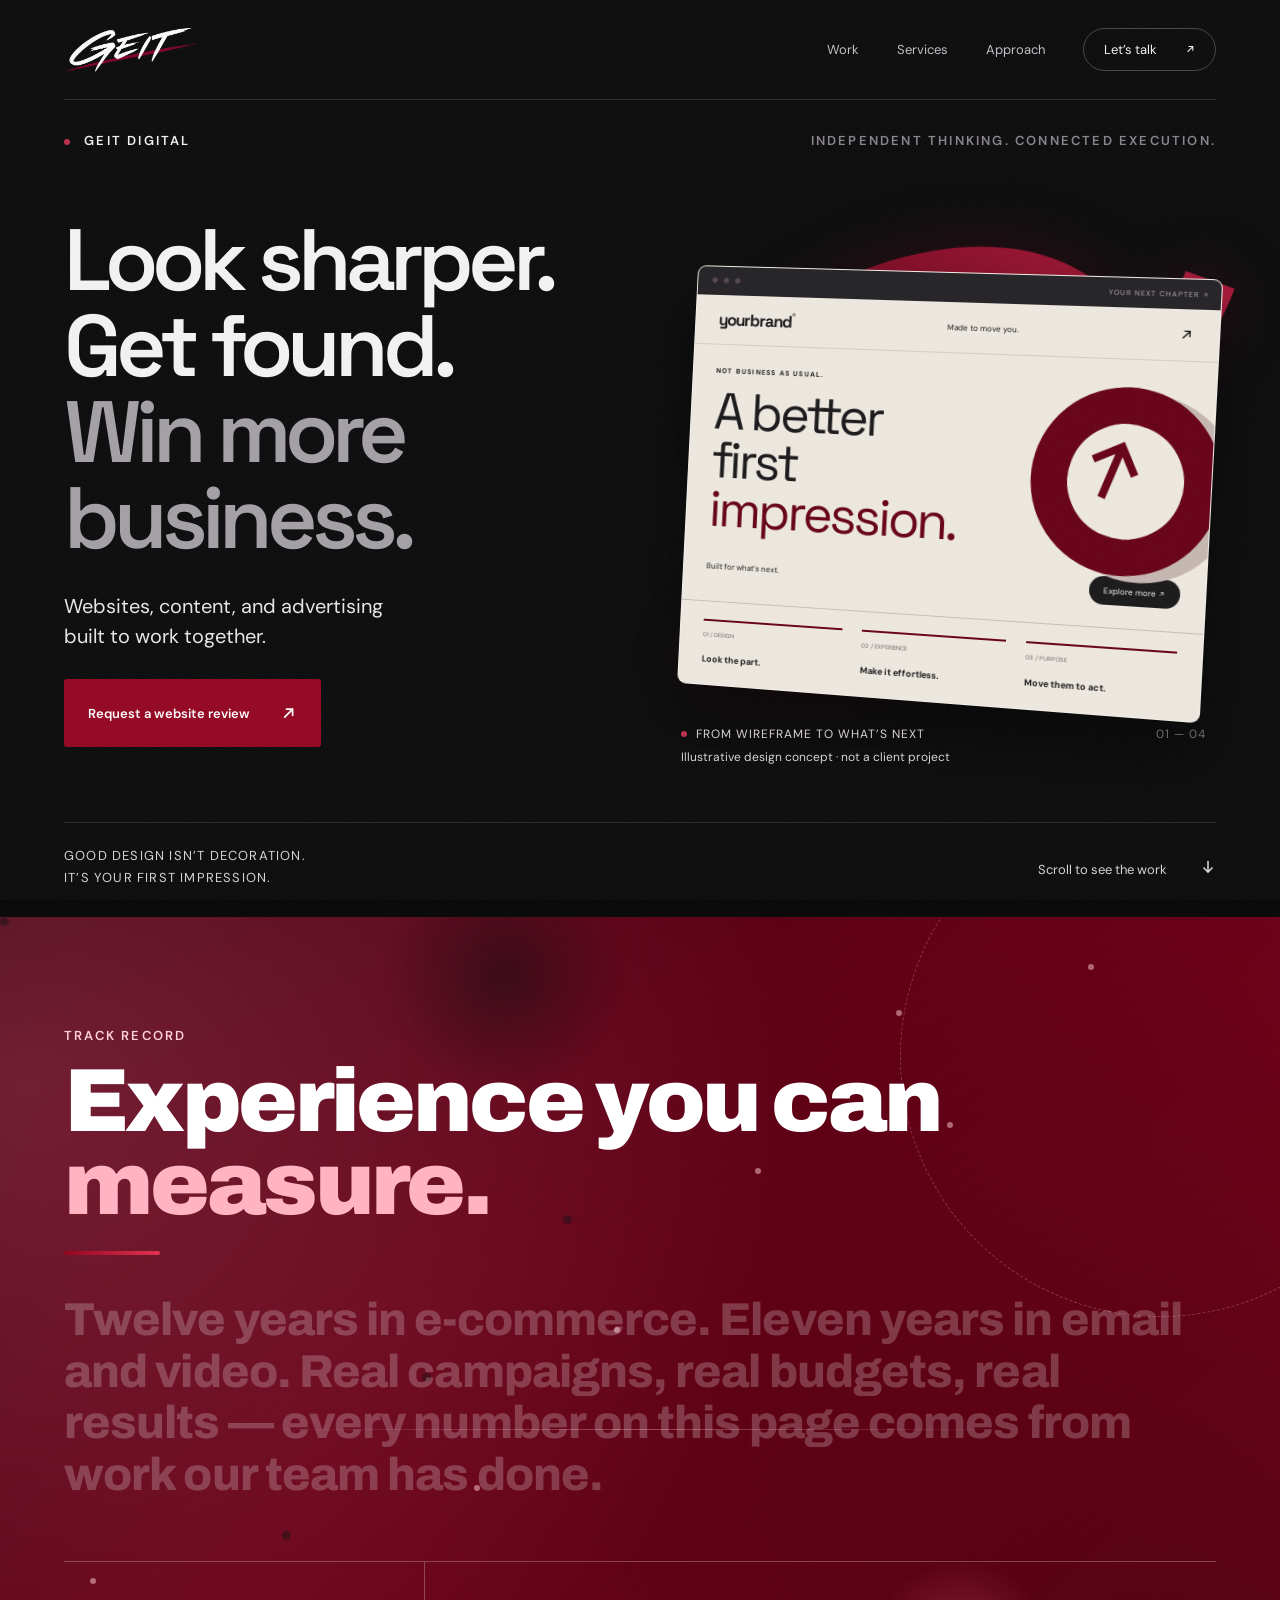
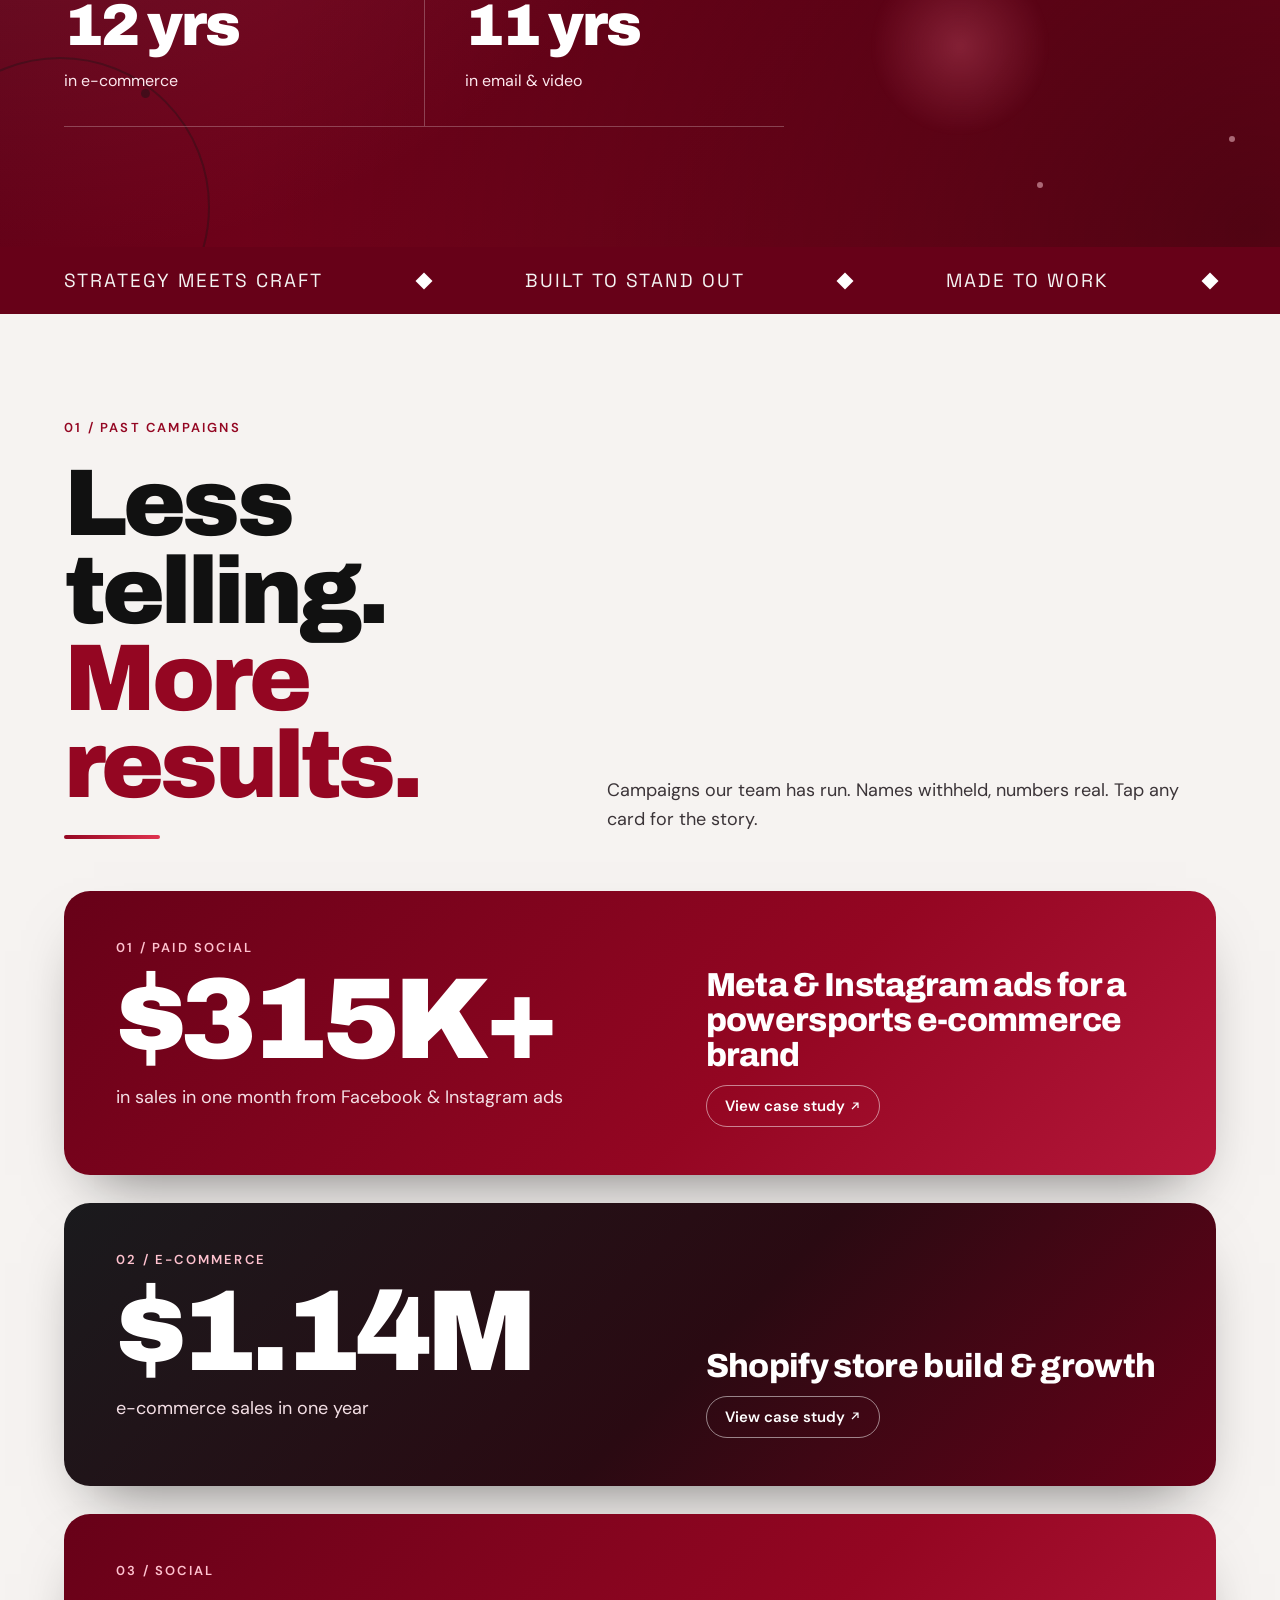
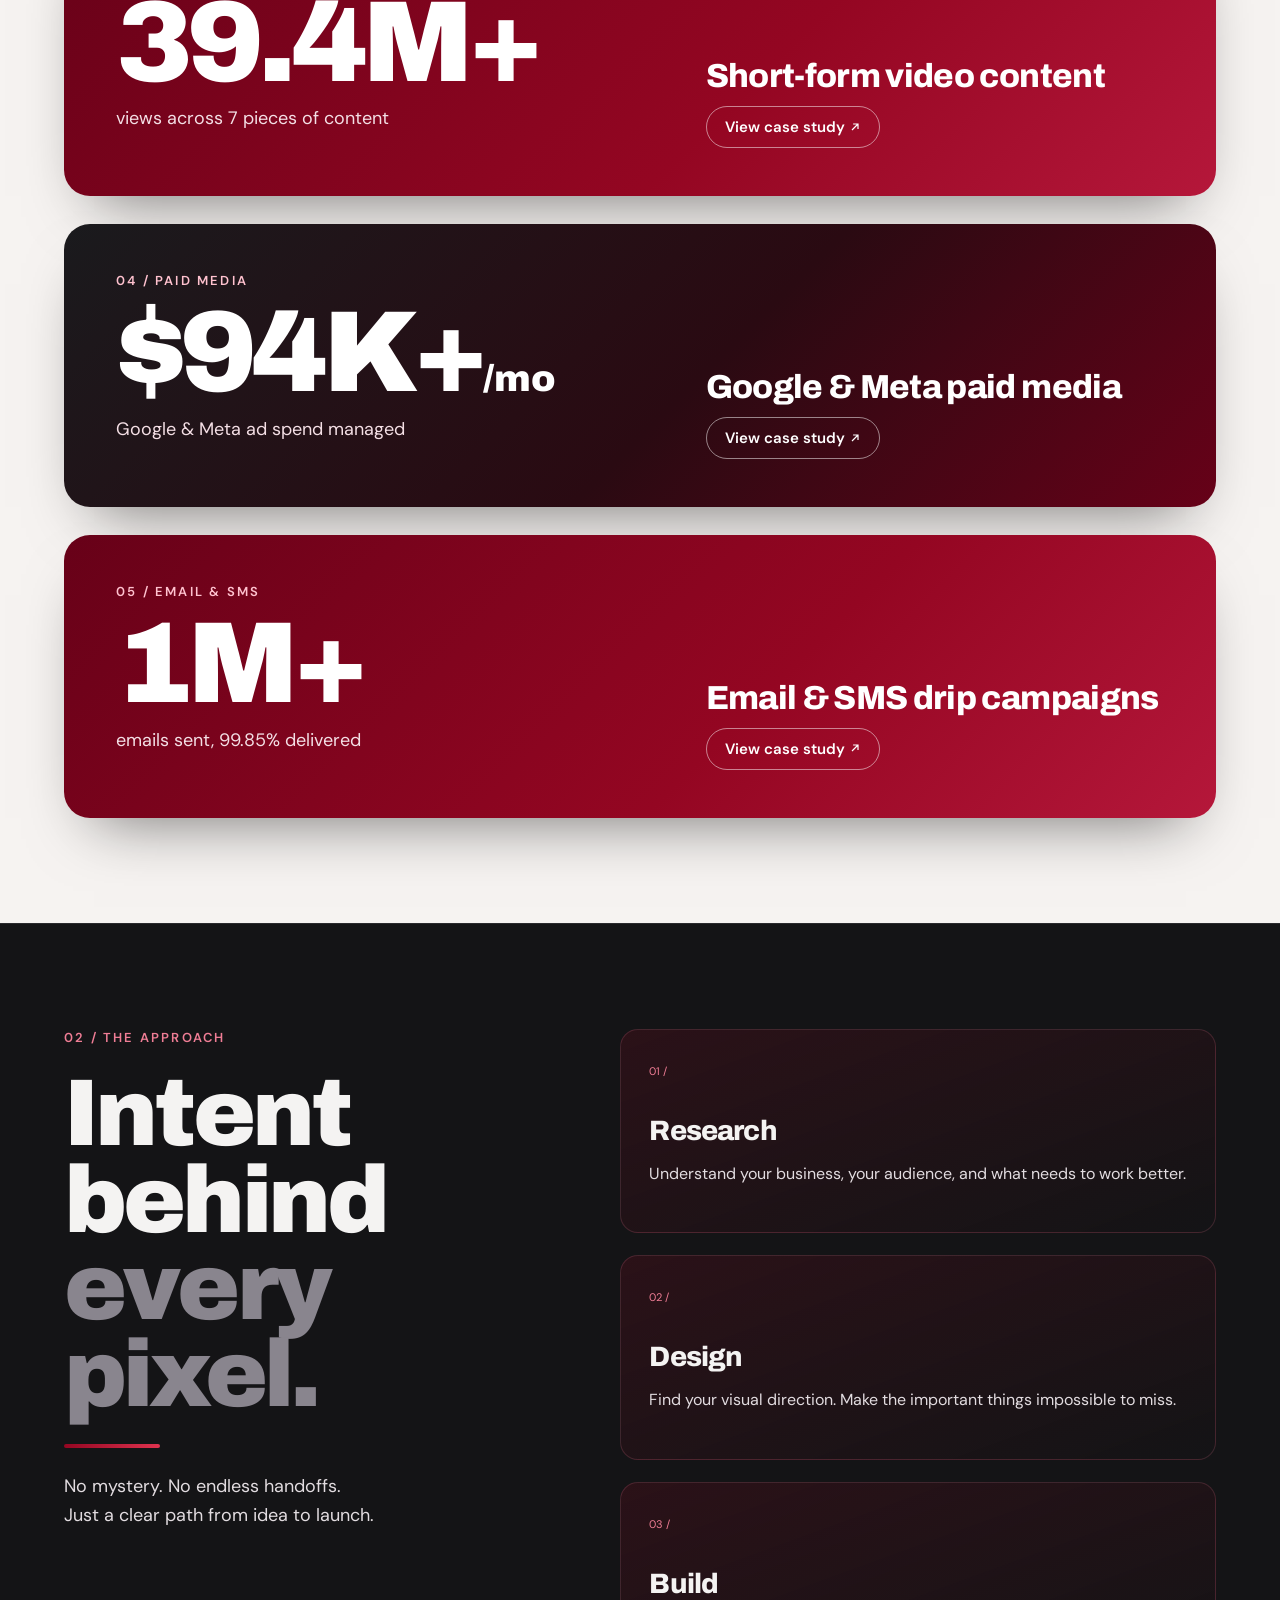
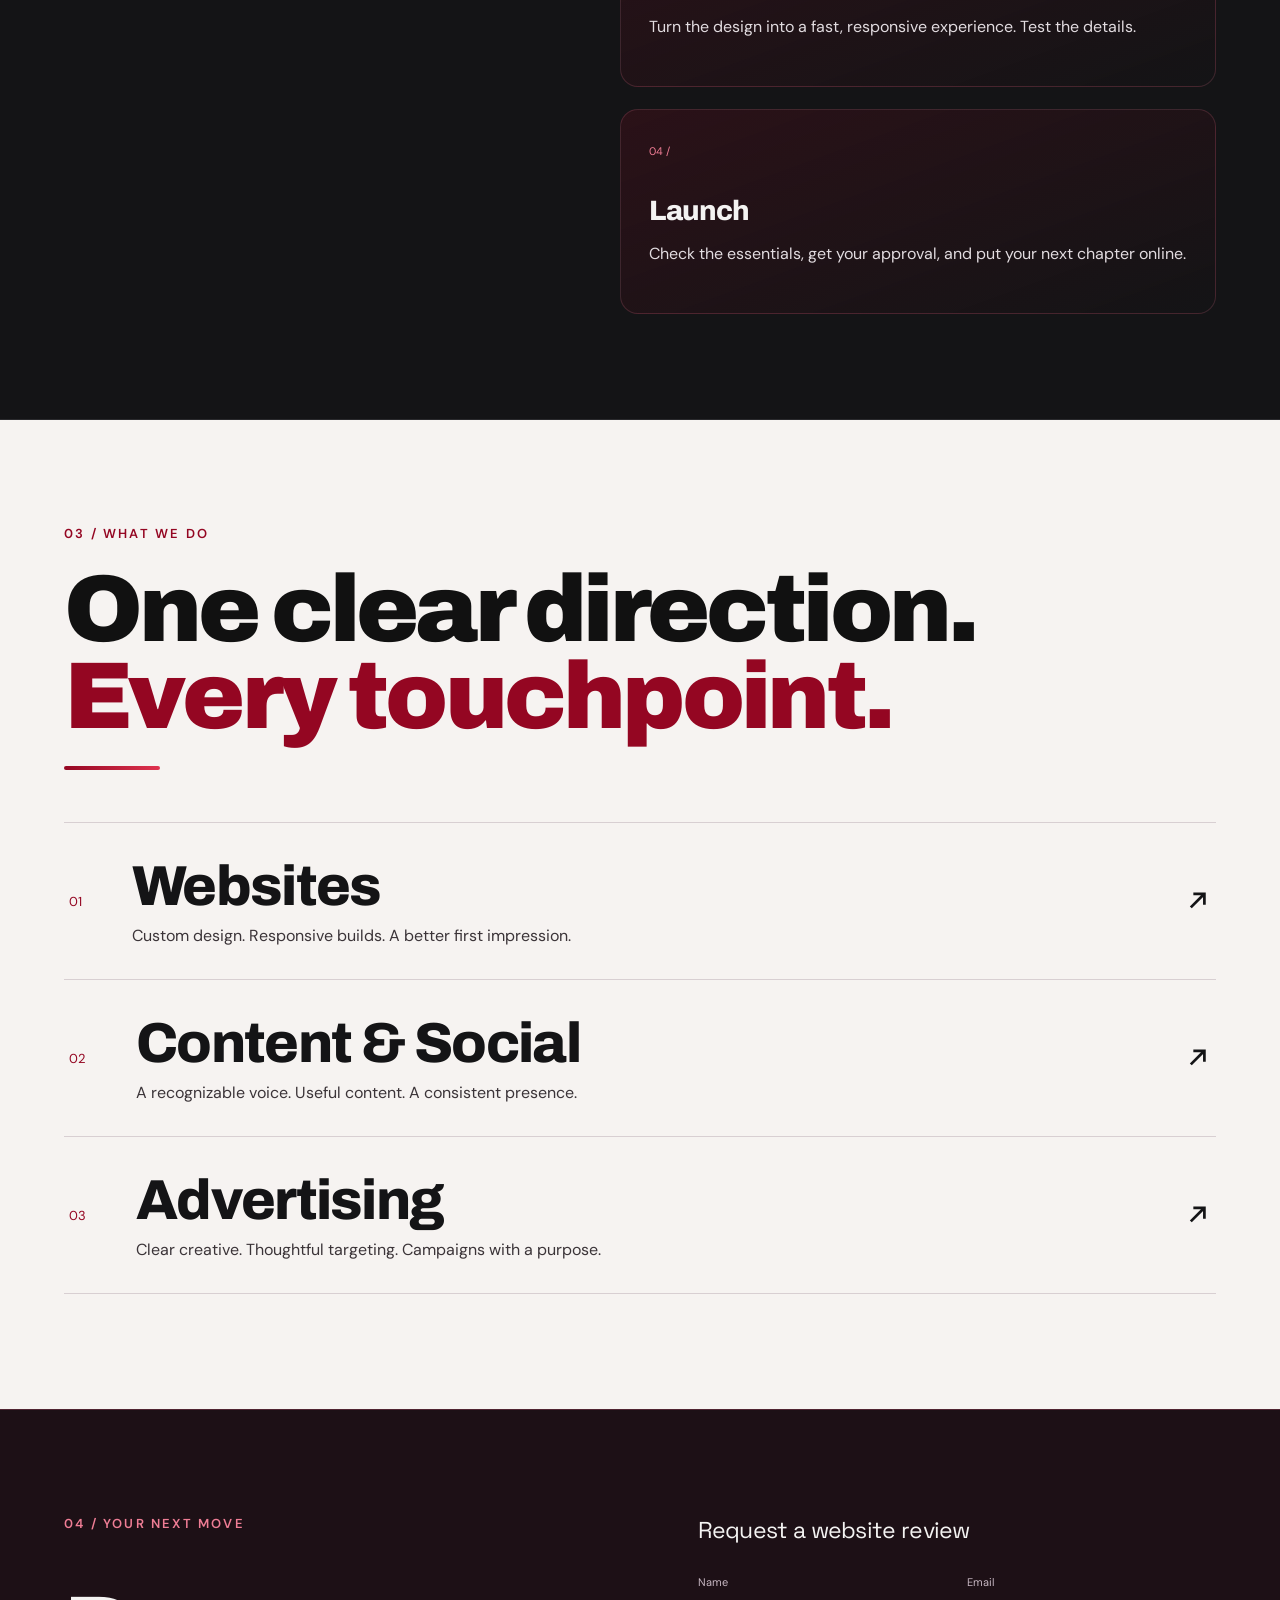
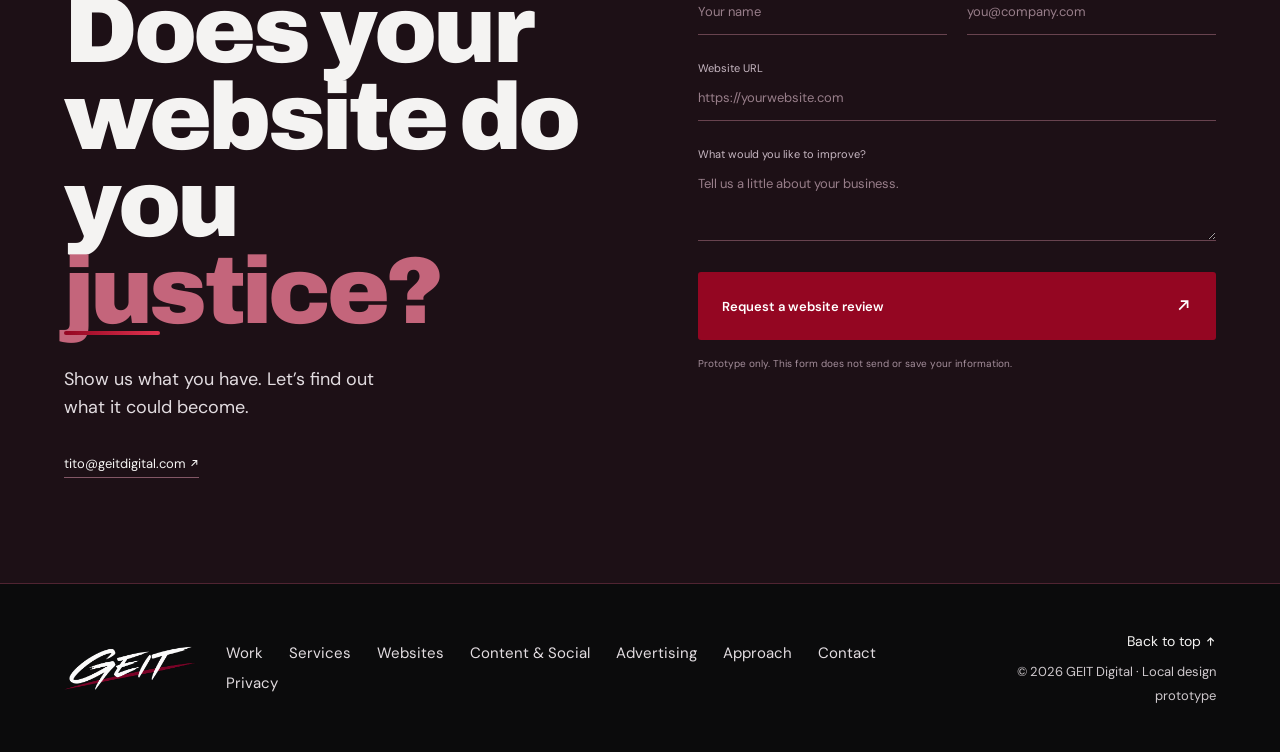
==== commit 071ef99c: "Update years of experience" ====
--- a/index.html
+++ b/index.html
@@ -6,7 +6,7 @@
 <div class="hero-art" aria-label="Animation of a wireframe becoming a polished website"><div class="art-grid"></div><svg class="swoosh" viewBox="0 0 600 600" aria-hidden="true"><defs><linearGradient id="maroon"><stop stop-color="#670118"/><stop offset="1" stop-color="#ad1838"/></linearGradient></defs><path d="M 65 396 C 510 550 613 93 297 120 C 96 139 111 351 365 293 C 481 266 540 211 565 171" fill="none" stroke="url(#maroon)" stroke-width="45" pathLength="1"/></svg>
 <div class="site-build"><div class="mini-chrome"><span><i class="dots" aria-hidden="true"></i></span><span>YOUR NEXT CHAPTER <svg class="ico" viewBox="0 0 16 16" aria-hidden="true"><path d="M4 12 12 4M5.5 4H12v6.5" fill="none" stroke="currentColor" stroke-width="1.6"/></svg></span></div><div class="mini-nav"><b>yourbrand<span>®</span></b><small>Made to move you.</small><span><svg class="ico" viewBox="0 0 16 16" aria-hidden="true"><path d="M4 12 12 4M5.5 4H12v6.5" fill="none" stroke="currentColor" stroke-width="1.6"/></svg></span></div><div class="mini-content"><p class="mini-label">NOT BUSINESS AS USUAL.</p><div class="mini-heading">A better<br>first<br><em>impression.</em></div><div class="mini-orbit"><span><svg class="ico" viewBox="0 0 16 16" aria-hidden="true"><path d="M4 12 12 4M5.5 4H12v6.5" fill="none" stroke="currentColor" stroke-width="1.6"/></svg></span></div><div class="mini-bottom"><span>Built for what’s next.</span><span class="mini-pill">Explore more <svg class="ico" viewBox="0 0 16 16" aria-hidden="true"><path d="M4 12 12 4M5.5 4H12v6.5" fill="none" stroke="currentColor" stroke-width="1.6"/></svg></span></div></div><div class="mini-cards"><div><span>01 / DESIGN</span><b>Look the part.</b></div><div><span>02 / EXPERIENCE</span><b>Make it effortless.</b></div><div><span>03 / PURPOSE</span><b>Move them to act.</b></div></div></div>
 <div class="build-caption"><span class="live-dot"></span> FROM WIREFRAME TO WHAT’S NEXT <span>01 — 04</span></div><p class="concept-note">Illustrative design concept · not a client project</p></div></div><div class="hero-bottom"><span>GOOD DESIGN ISN’T DECORATION.<br>IT’S YOUR FIRST IMPRESSION.</span><a href="#work">Scroll to see the work <span><svg class="ico" viewBox="0 0 16 16" aria-hidden="true"><path d="M8 2v11M3.5 8.5 8 13l4.5-4.5" fill="none" stroke="currentColor" stroke-width="1.6"/></svg></span></a></div></section>
-<section class="proof" id="proof" aria-labelledby="proof-title"><div class="proof-glow" aria-hidden="true"></div><div class="proof-inner"><div class="proof-head reveal"><p class="eyebrow">TRACK RECORD</p><h2 id="proof-title">Experience you can <span>measure.</span></h2><i class="rule" aria-hidden="true"></i></div><p class="scrub-text" data-scrub>Seven years in e-commerce. Six years in email and video. Real campaigns, real budgets, real results — every number on this page comes from work our team has done.</p><div class="stats stats-2"><div class="stat reveal"><b data-count="7" data-suf=" yrs">7 yrs</b><p>in e-commerce</p></div><div class="stat reveal"><b data-count="6" data-suf=" yrs">6 yrs</b><p>in email &amp; video</p></div></div></div></section><div class="ticker" aria-hidden="true"><span>STRATEGY MEETS CRAFT</span><b class="tick-mark" aria-hidden="true"></b><span>BUILT TO STAND OUT</span><b class="tick-mark" aria-hidden="true"></b><span>MADE TO WORK</span><b class="tick-mark" aria-hidden="true"></b></div>
+<section class="proof" id="proof" aria-labelledby="proof-title"><div class="proof-glow" aria-hidden="true"></div><div class="proof-inner"><div class="proof-head reveal"><p class="eyebrow">TRACK RECORD</p><h2 id="proof-title">Experience you can <span>measure.</span></h2><i class="rule" aria-hidden="true"></i></div><p class="scrub-text" data-scrub>Twelve years in e-commerce. Eleven years in email and video. Real campaigns, real budgets, real results — every number on this page comes from work our team has done.</p><div class="stats stats-2"><div class="stat reveal"><b data-count="12" data-suf=" yrs">12 yrs</b><p>in e-commerce</p></div><div class="stat reveal"><b data-count="11" data-suf=" yrs">11 yrs</b><p>in email &amp; video</p></div></div></div></section><div class="ticker" aria-hidden="true"><span>STRATEGY MEETS CRAFT</span><b class="tick-mark" aria-hidden="true"></b><span>BUILT TO STAND OUT</span><b class="tick-mark" aria-hidden="true"></b><span>MADE TO WORK</span><b class="tick-mark" aria-hidden="true"></b></div>
 <section id="work" class="section work light"><div class="section-heading reveal"><div><p class="eyebrow">01 / PAST CAMPAIGNS</p><h2>Less telling.<br><span>More results.</span></h2><i class="rule" aria-hidden="true"></i></div><p>Campaigns our team has run. Names withheld, numbers real. Tap any card for the story.</p></div><div class="case-stack"><article class="case-card" style="--i:0"><button class="case-open" data-case="meta" aria-haspopup="dialog" aria-controls="case-meta"><span class="case-num">01 / PAID SOCIAL</span><span class="case-stat"><b data-count="323" data-pre="$" data-suf="K+">$323K+</b></span><span class="case-cap">in sales in one month from Facebook &amp; Instagram ads</span><span class="case-title">Meta &amp; Instagram ads for a powersports e-commerce brand</span><span class="case-more">View case study <i><svg class="ico" viewBox="0 0 16 16" aria-hidden="true"><path d="M4 12 12 4M5.5 4H12v6.5" fill="none" stroke="currentColor" stroke-width="1.6"/></svg></i></span></button></article><article class="case-card" style="--i:1"><button class="case-open" data-case="shopify" aria-haspopup="dialog" aria-controls="case-shopify"><span class="case-num">02 / E-COMMERCE</span><span class="case-stat"><b data-count="1.21" data-dec="2" data-pre="$" data-suf="M">$1.21M</b></span><span class="case-cap">e-commerce sales in one year</span><span class="case-title">Shopify store build &amp; growth</span><span class="case-more">View case study <i><svg class="ico" viewBox="0 0 16 16" aria-hidden="true"><path d="M4 12 12 4M5.5 4H12v6.5" fill="none" stroke="currentColor" stroke-width="1.6"/></svg></i></span></button></article><article class="case-card" style="--i:2"><button class="case-open" data-case="video" aria-haspopup="dialog" aria-controls="case-video"><span class="case-num">03 / SOCIAL</span><span class="case-stat"><b data-count="41.9" data-dec="1" data-suf="M+">41.9M+</b></span><span class="case-cap">views across 7 pieces of content</span><span class="case-title">Short-form video content</span><span class="case-more">View case study <i><svg class="ico" viewBox="0 0 16 16" aria-hidden="true"><path d="M4 12 12 4M5.5 4H12v6.5" fill="none" stroke="currentColor" stroke-width="1.6"/></svg></i></span></button></article><article class="case-card" style="--i:3"><button class="case-open" data-case="paid" aria-haspopup="dialog" aria-controls="case-paid"><span class="case-num">04 / PAID MEDIA</span><span class="case-stat"><b data-count="100" data-pre="$" data-suf="K+<small>/mo</small>">$100K+<small>/mo</small></b></span><span class="case-cap">Google &amp; Meta ad spend managed</span><span class="case-title">Google &amp; Meta paid media</span><span class="case-more">View case study <i><svg class="ico" viewBox="0 0 16 16" aria-hidden="true"><path d="M4 12 12 4M5.5 4H12v6.5" fill="none" stroke="currentColor" stroke-width="1.6"/></svg></i></span></button></article><article class="case-card" style="--i:4"><button class="case-open" data-case="email" aria-haspopup="dialog" aria-controls="case-email"><span class="case-num">05 / EMAIL &amp; SMS</span><span class="case-stat"><b data-count="1" data-suf="M+">1M+</b></span><span class="case-cap">emails sent, 99.85% delivered</span><span class="case-title">Email &amp; SMS drip campaigns</span><span class="case-more">View case study <i><svg class="ico" viewBox="0 0 16 16" aria-hidden="true"><path d="M4 12 12 4M5.5 4H12v6.5" fill="none" stroke="currentColor" stroke-width="1.6"/></svg></i></span></button></article></div></section><section id="approach" class="section approach"><div class="section-heading reveal"><div><p class="eyebrow">02 / THE APPROACH</p><h2>Intent behind<br><span>every pixel.</span></h2><i class="rule" aria-hidden="true"></i></div><p>No mystery. No endless handoffs.<br>Just a clear path from idea to launch.</p></div><div class="steps"><article class="reveal"><span>01 /</span><h3>Research</h3><p>Understand your business, your audience, and what needs to work better.</p></article><article class="reveal"><span>02 /</span><h3>Design</h3><p>Find your visual direction. Make the important things impossible to miss.</p></article><article class="reveal"><span>03 /</span><h3>Build</h3><p>Turn the design into a fast, responsive experience. Test the details.</p></article><article class="reveal"><span>04 /</span><h3>Launch</h3><p>Check the essentials, get your approval, and put your next chapter online.</p></article></div></section>
 <section class="section services light" id="services"><div class="section-heading reveal"><div><p class="eyebrow">03 / WHAT WE DO</p><h2>One clear direction.<br><span>Every touchpoint.</span></h2><i class="rule" aria-hidden="true"></i></div></div><a class="service-row reveal" href="websites.html"><span>01</span><div><h3>Websites</h3><p>Custom design. Responsive builds. A better first impression.</p></div><b><svg class="ico" viewBox="0 0 16 16" aria-hidden="true"><path d="M4 12 12 4M5.5 4H12v6.5" fill="none" stroke="currentColor" stroke-width="1.6"/></svg></b></a><a class="service-row reveal" href="#review"><span>02</span><div><h3>Content & Social</h3><p>A recognizable voice. Useful content. A consistent presence.</p></div><b><svg class="ico" viewBox="0 0 16 16" aria-hidden="true"><path d="M4 12 12 4M5.5 4H12v6.5" fill="none" stroke="currentColor" stroke-width="1.6"/></svg></b></a><a class="service-row reveal" href="advertising.html"><span>03</span><div><h3>Advertising</h3><p>Clear creative. Thoughtful targeting. Campaigns with a purpose.</p></div><b><svg class="ico" viewBox="0 0 16 16" aria-hidden="true"><path d="M4 12 12 4M5.5 4H12v6.5" fill="none" stroke="currentColor" stroke-width="1.6"/></svg></b></a></section>
 <section class="section review" id="review"><div class="review-copy reveal"><p class="eyebrow">04 / YOUR NEXT MOVE</p><h2>Does your<br>website do<br>you <em>justice?</em></h2><i class="rule" aria-hidden="true"></i><p>Show us what you have. Let’s find out<br>what it could become.</p><a href="mailto:tito@geitdigital.com">tito@geitdigital.com <svg class="ico" viewBox="0 0 16 16" aria-hidden="true"><path d="M4 12 12 4M5.5 4H12v6.5" fill="none" stroke="currentColor" stroke-width="1.6"/></svg></a></div><form id="review-form" class="reveal" action="#review" method="get"><p class="form-intro">Request a website review</p><div class="form-grid"><label>Name<input name="name" autocomplete="name" required placeholder="Your name"></label><label>Email<input name="email" type="email" autocomplete="email" required placeholder="you@company.com"></label></div><label>Website URL<input name="website" type="url" placeholder="https://yourwebsite.com" required></label><label>What would you like to improve?<textarea name="message" rows="3" placeholder="Tell us a little about your business."></textarea></label><button class="button" id="review-submit" type="button">Request a website review <span><svg class="ico" viewBox="0 0 16 16" aria-hidden="true"><path d="M4 12 12 4M5.5 4H12v6.5" fill="none" stroke="currentColor" stroke-width="1.6"/></svg></span></button><p class="prototype-note">Prototype only. This form does not send or save your information.</p><p id="form-status" role="status" aria-live="polite"></p></form></section></main><div class="case-overlay" id="case-meta" role="dialog" aria-modal="true" aria-labelledby="case-meta-title" hidden><div class="cs-scroll"><button class="cs-close" aria-label="Close case study"><svg class="ico ico-x" viewBox="0 0 16 16" aria-hidden="true"><path d="M3 3l10 10M13 3 3 13" fill="none" stroke="currentColor" stroke-width="1.8"/></svg></button><header class="cs-hero"><p class="eyebrow">CASE STUDY 01 · PAST CAMPAIGN</p><h2 id="case-meta-title">Meta &amp; Instagram ads for a powersports e-commerce brand</h2><i class="rule" aria-hidden="true"></i></header><section class="cs-block"><h3>The challenge</h3><p>A powersports e-commerce brand needed paid social to turn attention into orders, not just clicks.</p></section><section class="cs-block"><h3>The approach</h3><p>Built and managed Facebook and Instagram ad campaigns: creative, audiences, and ongoing optimization toward sales.</p></section><section class="cs-block cs-result"><h3>The result</h3><div class="cs-metrics"><div class="cs-metric"><b data-count="323" data-pre="$" data-suf="K+">$323K+</b><p>in sales in one month from Facebook &amp; Instagram ads</p></div></div></section><p class="cs-note">Past campaign from our team’s experience. Client name withheld.</p><a class="button cs-cta" href="contact.html">Request a website review <span><svg class="ico" viewBox="0 0 16 16" aria-hidden="true"><path d="M4 12 12 4M5.5 4H12v6.5" fill="none" stroke="currentColor" stroke-width="1.6"/></svg></span></a></div></div><div class="case-overlay" id="case-shopify" role="dialog" aria-modal="true" aria-labelledby="case-shopify-title" hidden><div class="cs-scroll"><button class="cs-close" aria-label="Close case study"><svg class="ico ico-x" viewBox="0 0 16 16" aria-hidden="true"><path d="M3 3l10 10M13 3 3 13" fill="none" stroke="currentColor" stroke-width="1.8"/></svg></button><header class="cs-hero"><p class="eyebrow">CASE STUDY 02 · PAST CAMPAIGN</p><h2 id="case-shopify-title">Shopify store build &amp; growth</h2><i class="rule" aria-hidden="true"></i></header><section class="cs-block"><h3>The challenge</h3><p>An online store needed a storefront and a growth plan that could carry real sales volume.</p></section><section class="cs-block"><h3>The approach</h3><p>Built the Shopify store and supported its growth with the marketing around it.</p></section><section class="cs-block cs-result"><h3>The result</h3><div class="cs-metrics"><div class="cs-metric"><b data-count="1.21" data-dec="2" data-pre="$" data-suf="M">$1.21M</b><p>e-commerce sales in one year</p></div></div></section><p class="cs-note">Past campaign from our team’s experience. Client name withheld.</p><a class="button cs-cta" href="contact.html">Request a website review <span><svg class="ico" viewBox="0 0 16 16" aria-hidden="true"><path d="M4 12 12 4M5.5 4H12v6.5" fill="none" stroke="currentColor" stroke-width="1.6"/></svg></span></a></div></div><div class="case-overlay" id="case-video" role="dialog" aria-modal="true" aria-labelledby="case-video-title" hidden><div class="cs-scroll"><button class="cs-close" aria-label="Close case study"><svg class="ico ico-x" viewBox="0 0 16 16" aria-hidden="true"><path d="M3 3l10 10M13 3 3 13" fill="none" stroke="currentColor" stroke-width="1.8"/></svg></button><header class="cs-hero"><p class="eyebrow">CASE STUDY 03 · PAST CAMPAIGN</p><h2 id="case-video-title">Short-form video content</h2><i class="rule" aria-hidden="true"></i></header><section class="cs-block"><h3>The challenge</h3><p>A brand needed content that people actually stop and watch.</p></section><section class="cs-block"><h3>The approach</h3><p>Planned and produced short-form video built for social feeds.</p></section><section class="cs-block cs-result"><h3>The result</h3><div class="cs-metrics"><div class="cs-metric"><b data-count="41.9" data-dec="1" data-suf="M+">41.9M+</b><p>views across 7 pieces of content</p></div><div class="cs-metric"><b data-count="7">7</b><p>pieces of content</p></div></div></section><p class="cs-note">Past campaign from our team’s experience. Client name withheld.</p><a class="button cs-cta" href="contact.html">Request a website review <span><svg class="ico" viewBox="0 0 16 16" aria-hidden="true"><path d="M4 12 12 4M5.5 4H12v6.5" fill="none" stroke="currentColor" stroke-width="1.6"/></svg></span></a></div></div><div class="case-overlay" id="case-paid" role="dialog" aria-modal="true" aria-labelledby="case-paid-title" hidden><div class="cs-scroll"><button class="cs-close" aria-label="Close case study"><svg class="ico ico-x" viewBox="0 0 16 16" aria-hidden="true"><path d="M3 3l10 10M13 3 3 13" fill="none" stroke="currentColor" stroke-width="1.8"/></svg></button><header class="cs-hero"><p class="eyebrow">CASE STUDY 04 · PAST CAMPAIGN</p><h2 id="case-paid-title">Google &amp; Meta paid media</h2><i class="rule" aria-hidden="true"></i></header><section class="cs-block"><h3>The challenge</h3><p>Large monthly ad budgets need careful management to keep traffic growing and spend accountable.</p></section><section class="cs-block"><h3>The approach</h3><p>Managed paid campaigns across Google and Meta, monitoring and adjusting spend month to month.</p></section><section class="cs-block cs-result"><h3>The result</h3><div class="cs-metrics"><div class="cs-metric"><b data-count="100" data-pre="$" data-suf="K+<small>/mo</small>">$100K+<small>/mo</small></b><p>Google &amp; Meta ad spend managed</p></div><div class="cs-metric"><b data-count="1.6" data-dec="1" data-suf="M">1.6M</b><p>site users in a year from campaigns</p></div></div></section><p class="cs-note">Past campaign from our team’s experience. Client name withheld.</p><a class="button cs-cta" href="contact.html">Request a website review <span><svg class="ico" viewBox="0 0 16 16" aria-hidden="true"><path d="M4 12 12 4M5.5 4H12v6.5" fill="none" stroke="currentColor" stroke-width="1.6"/></svg></span></a></div></div><div class="case-overlay" id="case-email" role="dialog" aria-modal="true" aria-labelledby="case-email-title" hidden><div class="cs-scroll"><button class="cs-close" aria-label="Close case study"><svg class="ico ico-x" viewBox="0 0 16 16" aria-hidden="true"><path d="M3 3l10 10M13 3 3 13" fill="none" stroke="currentColor" stroke-width="1.8"/></svg></button><header class="cs-hero"><p class="eyebrow">CASE STUDY 05 · PAST CAMPAIGN</p><h2 id="case-email-title">Email &amp; SMS drip campaigns</h2><i class="rule" aria-hidden="true"></i></header><section class="cs-block"><h3>The challenge</h3><p>Customers needed timely, relevant follow-up without messages landing in spam.</p></section><section class="cs-block"><h3>The approach</h3><p>Built automated email and SMS drip campaigns and kept sending practices clean for deliverability.</p></section><section class="cs-block cs-result"><h3>The result</h3><div class="cs-metrics"><div class="cs-metric"><b data-count="1" data-suf="M+">1M+</b><p>emails sent</p></div><div class="cs-metric"><b data-count="99.85" data-dec="2" data-suf="%">99.85%</b><p>delivered</p></div></div></section><p class="cs-note">Past campaign from our team’s experience. Client name withheld.</p><a class="button cs-cta" href="contact.html">Request a website review <span><svg class="ico" viewBox="0 0 16 16" aria-hidden="true"><path d="M4 12 12 4M5.5 4H12v6.5" fill="none" stroke="currentColor" stroke-width="1.6"/></svg></span></a></div></div>
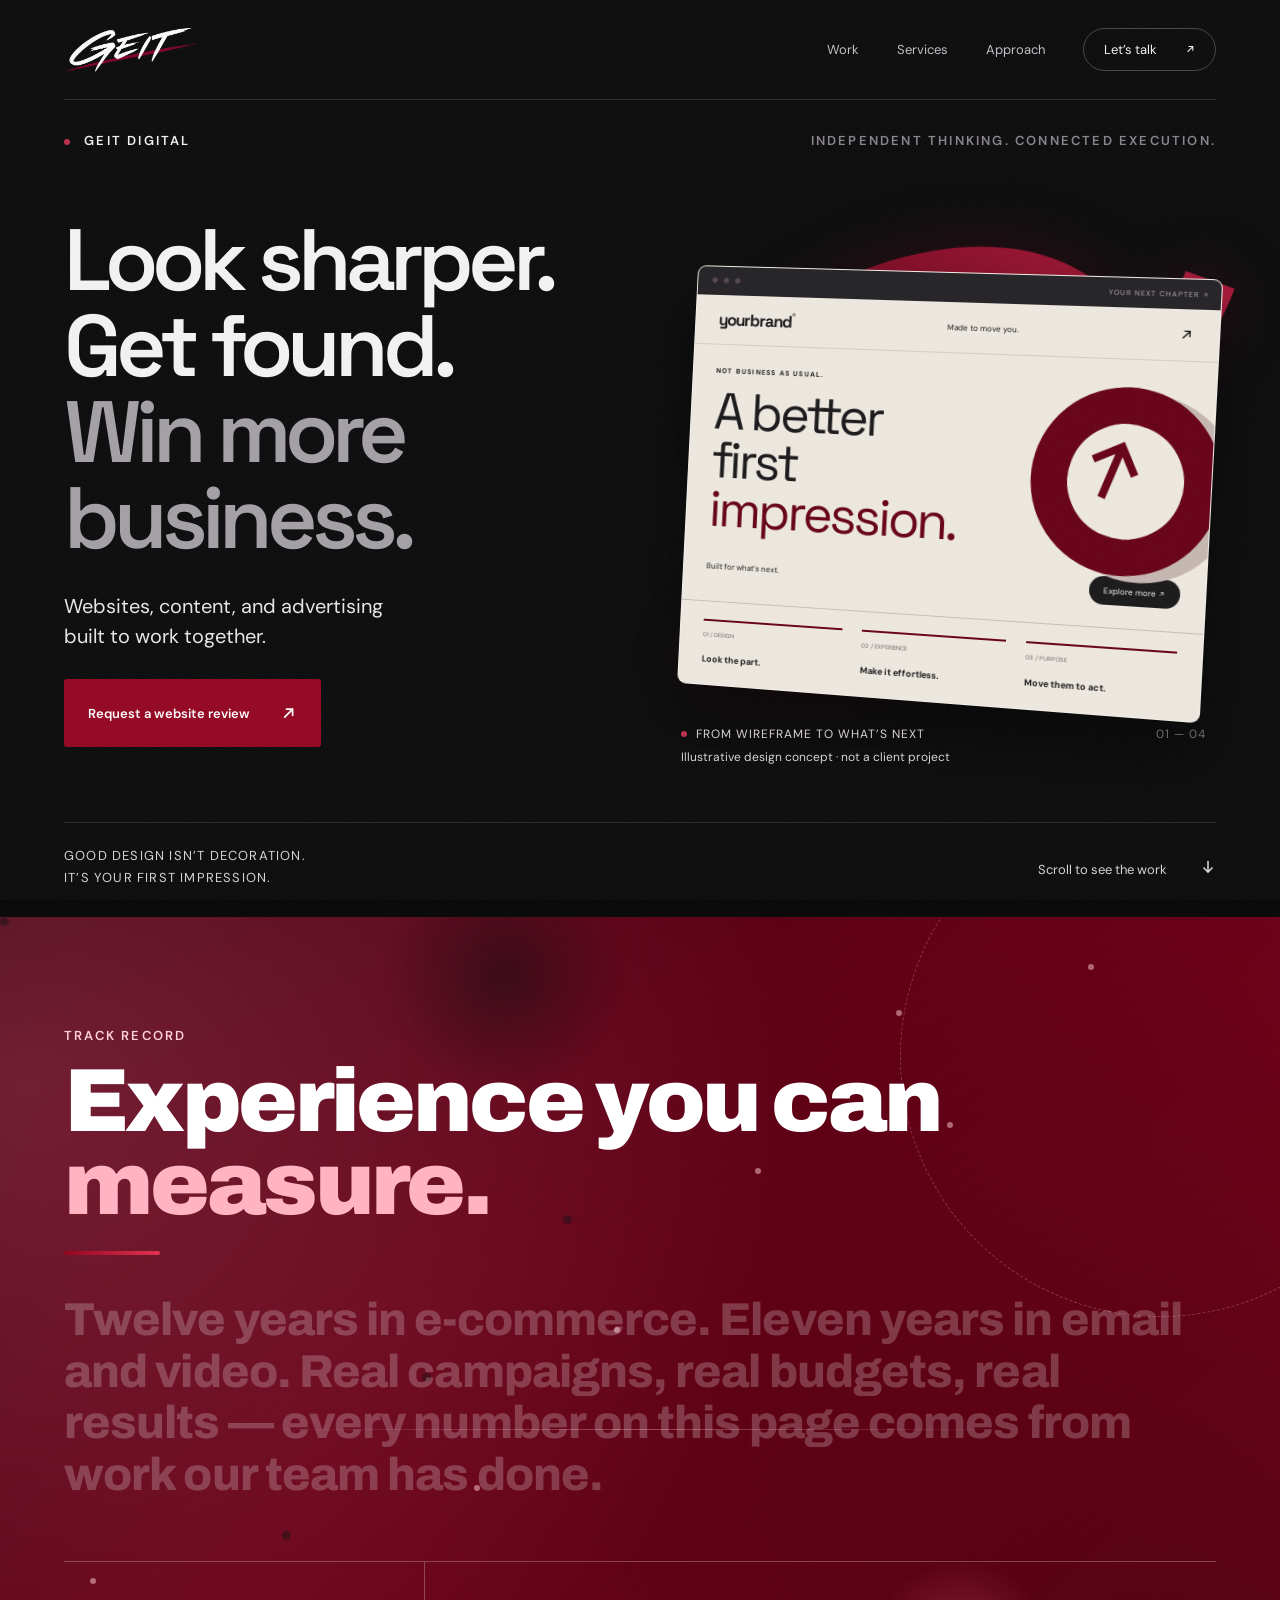
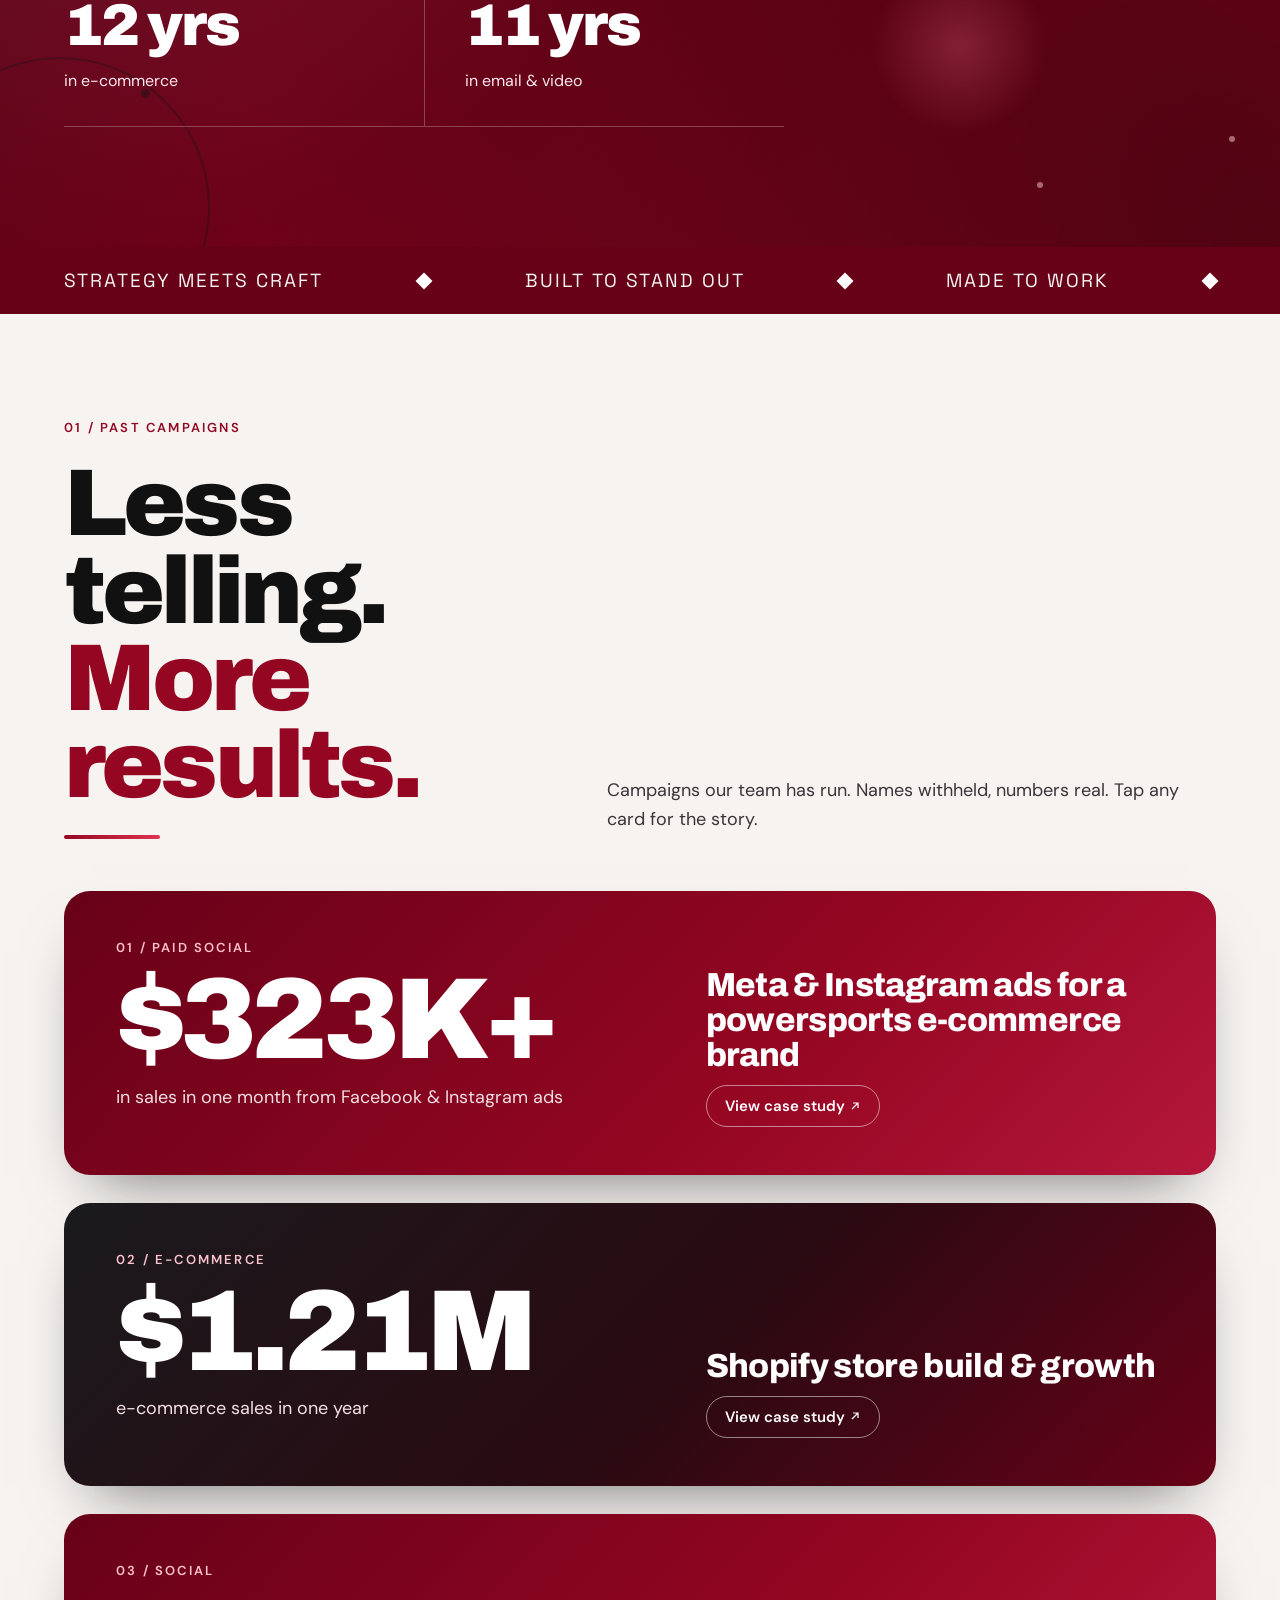
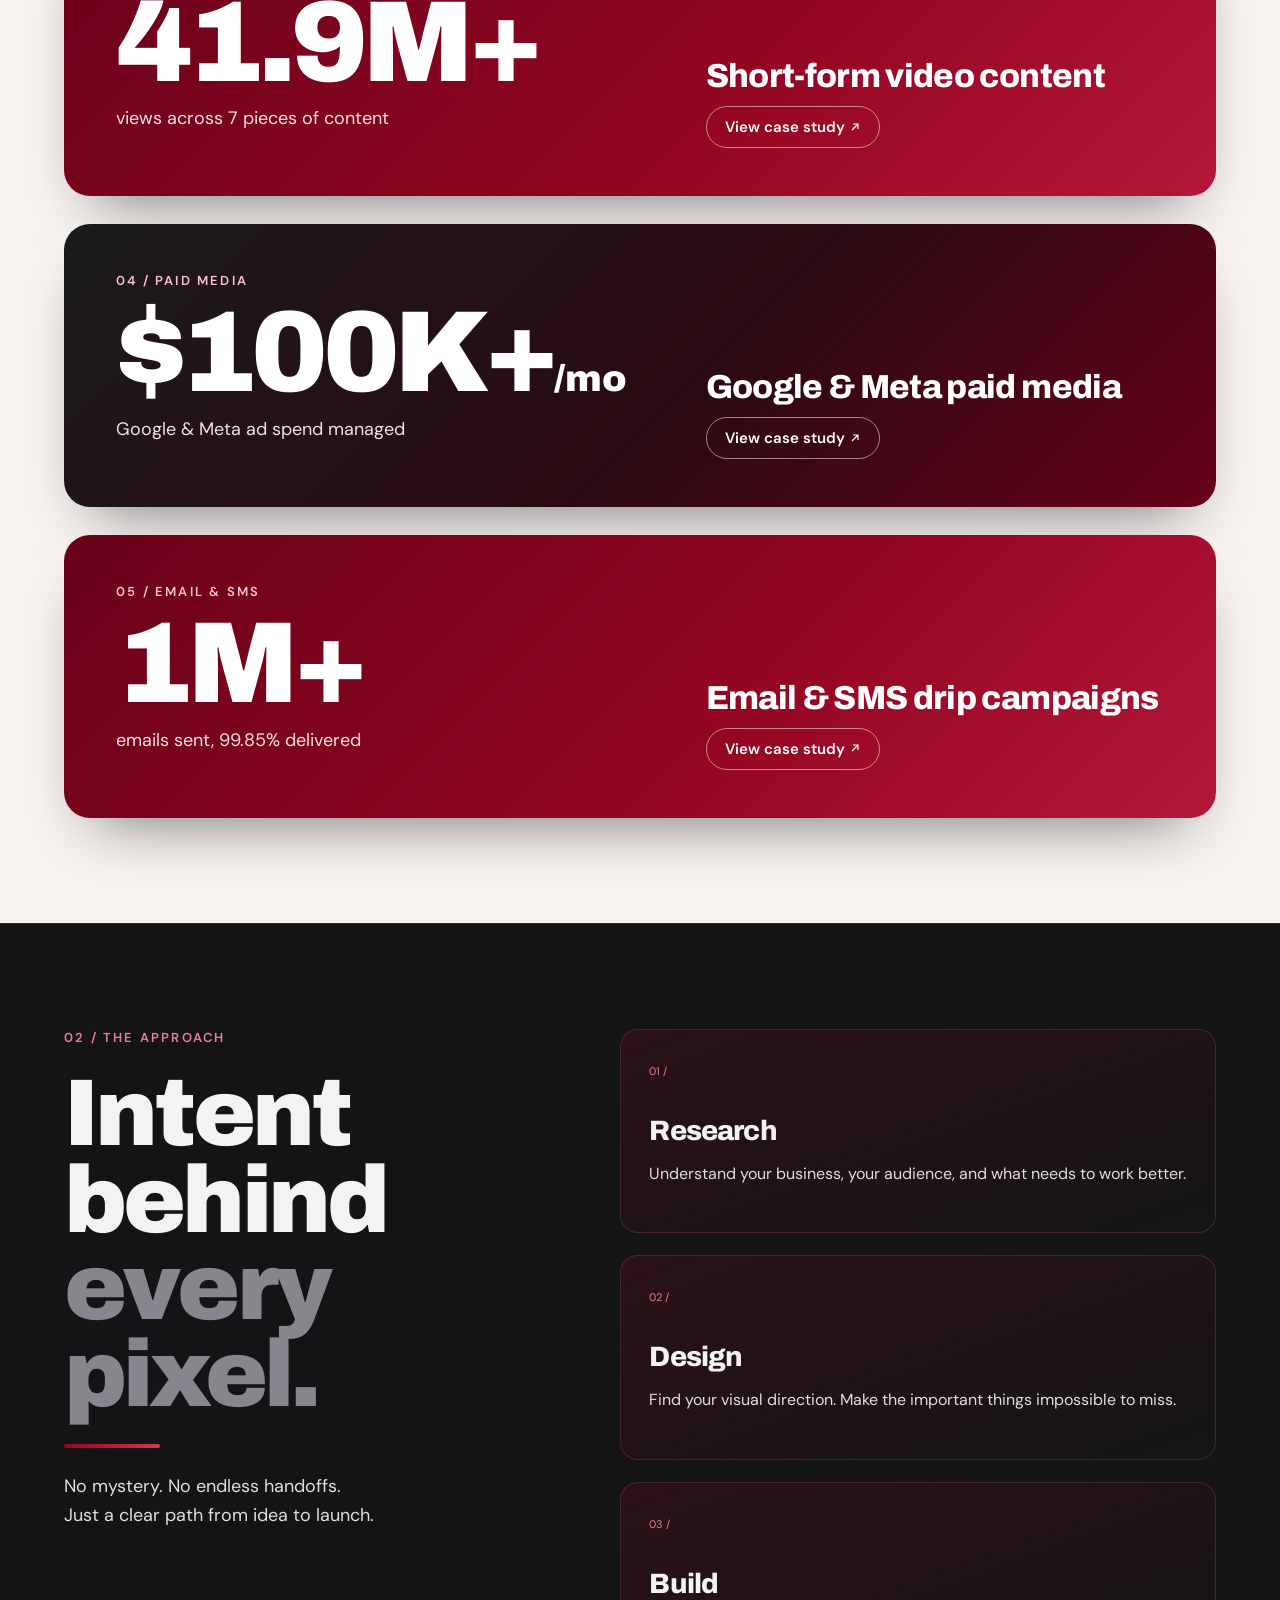
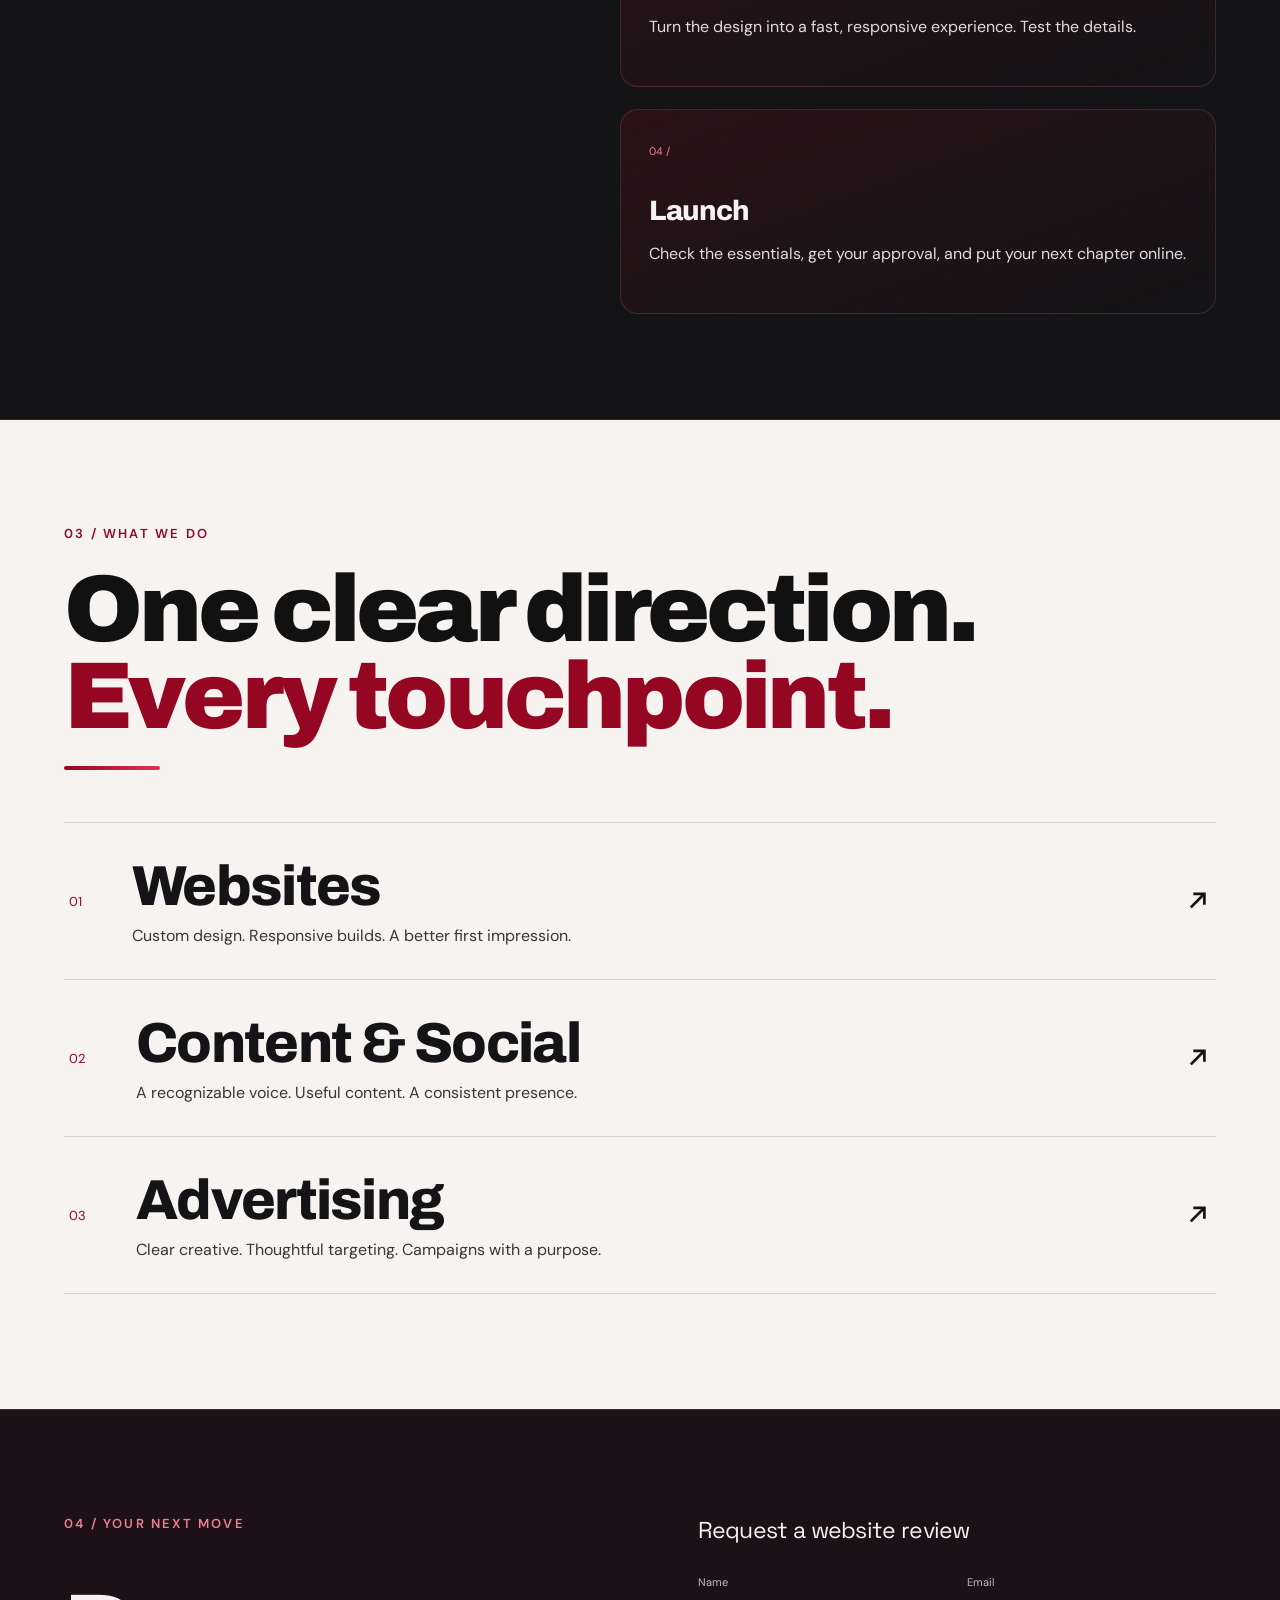
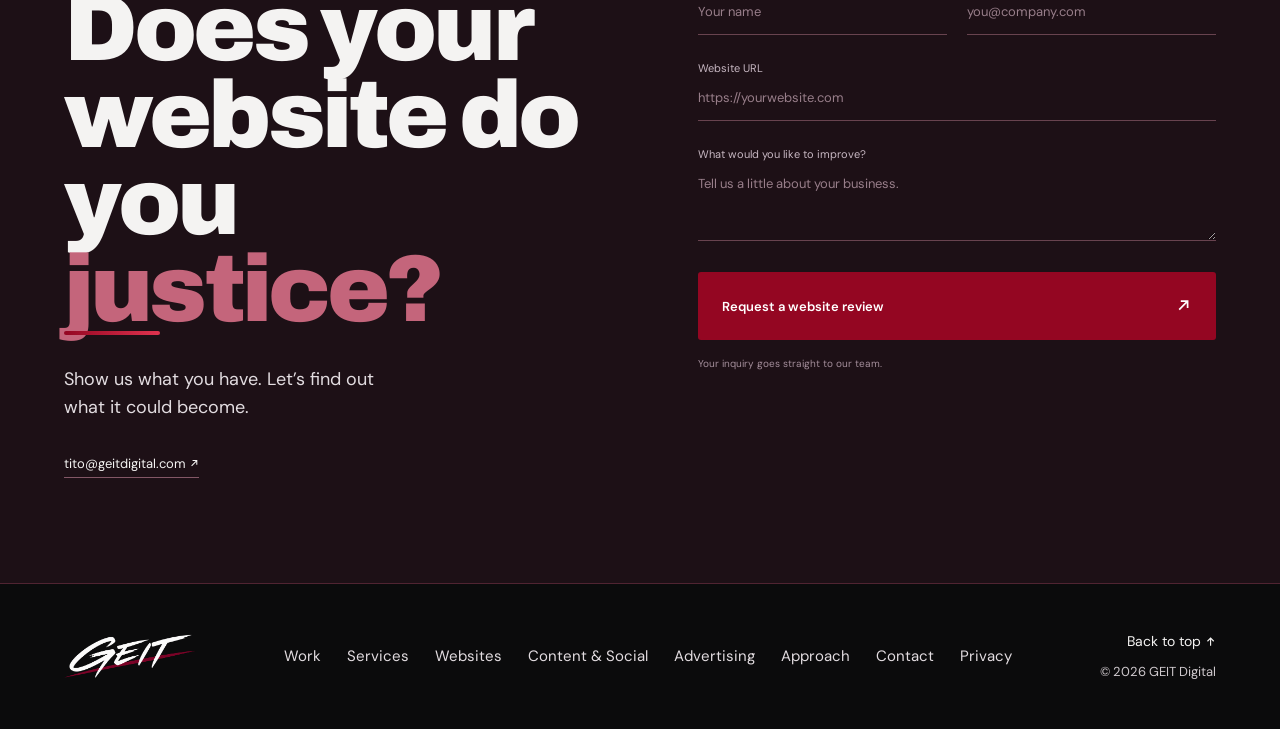
==== commit 41fed1c5: "Remove prototype labels, connect homepage form" ====
--- a/index.html
+++ b/index.html
@@ -1,5 +1,5 @@
 <!doctype html>
-<html lang="en"><head><meta charset="utf-8"><meta name="viewport" content="width=device-width, initial-scale=1"><meta name="theme-color" content="#0b0b0c"><meta name="description" content="GEIT Digital — websites, content, and advertising built to work together. Local design prototype."><title>GEIT Digital — Built to stand out.</title><link rel="icon" href="assets/geit-logo.png"><link rel="preconnect" href="https://fonts.googleapis.com"><link rel="preconnect" href="https://fonts.gstatic.com" crossorigin><link href="https://fonts.googleapis.com/css2?family=Archivo:wght@800;900&family=DM+Sans:wght@400;500;600;700&family=Space+Grotesk:wght@400;500;600;700&display=swap" rel="stylesheet"><link rel="stylesheet" href="styles.css?v=20261107f"><script src="script.js?v=20261107f" defer></script></head>
+<html lang="en"><head><meta charset="utf-8"><meta name="viewport" content="width=device-width, initial-scale=1"><meta name="theme-color" content="#0b0b0c"><meta name="description" content="GEIT Digital — websites, content, and advertising built to work together."><title>GEIT Digital — Built to stand out.</title><link rel="icon" href="assets/geit-logo.png"><link rel="preconnect" href="https://fonts.googleapis.com"><link rel="preconnect" href="https://fonts.gstatic.com" crossorigin><link href="https://fonts.googleapis.com/css2?family=Archivo:wght@800;900&family=DM+Sans:wght@400;500;600;700&family=Space+Grotesk:wght@400;500;600;700&display=swap" rel="stylesheet"><link rel="stylesheet" href="styles.css?v=20261107f"><script src="script.js?v=20261107f" defer></script></head>
 <body><a class="skip" href="#main">Skip to content</a><div class="cursor" aria-hidden="true"><span class="cursor-g">G</span></div>
 <header class="header"><a class="brand" href="index.html" aria-label="GEIT Digital home"><img src="assets/geit-logo.png" width="132" height="44" alt="GEIT Marketing"></a><button class="menu-toggle" aria-expanded="false" aria-controls="site-nav" aria-label="Open menu"><span></span><span></span></button><nav id="site-nav" aria-label="Main navigation"><a href="work.html">Work</a><a href="services.html">Services</a><a class="m-only sub" href="websites.html">Websites</a><a class="m-only sub" href="content-social.html">Content &amp; Social</a><a class="m-only sub" href="advertising.html">Advertising</a><a href="approach.html">Approach</a><a class="nav-cta" href="contact.html">Let’s talk <span><svg class="ico" viewBox="0 0 16 16" aria-hidden="true"><path d="M4 12 12 4M5.5 4H12v6.5" fill="none" stroke="currentColor" stroke-width="1.6"/></svg></span></a></nav></header>
 <main id="main"><section class="hero" aria-labelledby="hero-title"><div class="hero-top"><p class="eyebrow"><i></i> GEIT DIGITAL</p><p class="edition">INDEPENDENT THINKING. CONNECTED EXECUTION.</p></div><div class="hero-layout"><div class="hero-copy"><h1 id="hero-title">Look sharper.<br>Get found.<br><span>Win more<br class="desktop-break"> business.</span></h1><p class="hero-sub">Websites, content, and advertising<br>built to work together.</p><a class="button" href="#review">Request a website review <span><svg class="ico" viewBox="0 0 16 16" aria-hidden="true"><path d="M4 12 12 4M5.5 4H12v6.5" fill="none" stroke="currentColor" stroke-width="1.6"/></svg></span></a></div>
@@ -9,5 +9,5 @@
 <section class="proof" id="proof" aria-labelledby="proof-title"><div class="proof-glow" aria-hidden="true"></div><div class="proof-inner"><div class="proof-head reveal"><p class="eyebrow">TRACK RECORD</p><h2 id="proof-title">Experience you can <span>measure.</span></h2><i class="rule" aria-hidden="true"></i></div><p class="scrub-text" data-scrub>Twelve years in e-commerce. Eleven years in email and video. Real campaigns, real budgets, real results — every number on this page comes from work our team has done.</p><div class="stats stats-2"><div class="stat reveal"><b data-count="12" data-suf=" yrs">12 yrs</b><p>in e-commerce</p></div><div class="stat reveal"><b data-count="11" data-suf=" yrs">11 yrs</b><p>in email &amp; video</p></div></div></div></section><div class="ticker" aria-hidden="true"><span>STRATEGY MEETS CRAFT</span><b class="tick-mark" aria-hidden="true"></b><span>BUILT TO STAND OUT</span><b class="tick-mark" aria-hidden="true"></b><span>MADE TO WORK</span><b class="tick-mark" aria-hidden="true"></b></div>
 <section id="work" class="section work light"><div class="section-heading reveal"><div><p class="eyebrow">01 / PAST CAMPAIGNS</p><h2>Less telling.<br><span>More results.</span></h2><i class="rule" aria-hidden="true"></i></div><p>Campaigns our team has run. Names withheld, numbers real. Tap any card for the story.</p></div><div class="case-stack"><article class="case-card" style="--i:0"><button class="case-open" data-case="meta" aria-haspopup="dialog" aria-controls="case-meta"><span class="case-num">01 / PAID SOCIAL</span><span class="case-stat"><b data-count="323" data-pre="$" data-suf="K+">$323K+</b></span><span class="case-cap">in sales in one month from Facebook &amp; Instagram ads</span><span class="case-title">Meta &amp; Instagram ads for a powersports e-commerce brand</span><span class="case-more">View case study <i><svg class="ico" viewBox="0 0 16 16" aria-hidden="true"><path d="M4 12 12 4M5.5 4H12v6.5" fill="none" stroke="currentColor" stroke-width="1.6"/></svg></i></span></button></article><article class="case-card" style="--i:1"><button class="case-open" data-case="shopify" aria-haspopup="dialog" aria-controls="case-shopify"><span class="case-num">02 / E-COMMERCE</span><span class="case-stat"><b data-count="1.21" data-dec="2" data-pre="$" data-suf="M">$1.21M</b></span><span class="case-cap">e-commerce sales in one year</span><span class="case-title">Shopify store build &amp; growth</span><span class="case-more">View case study <i><svg class="ico" viewBox="0 0 16 16" aria-hidden="true"><path d="M4 12 12 4M5.5 4H12v6.5" fill="none" stroke="currentColor" stroke-width="1.6"/></svg></i></span></button></article><article class="case-card" style="--i:2"><button class="case-open" data-case="video" aria-haspopup="dialog" aria-controls="case-video"><span class="case-num">03 / SOCIAL</span><span class="case-stat"><b data-count="41.9" data-dec="1" data-suf="M+">41.9M+</b></span><span class="case-cap">views across 7 pieces of content</span><span class="case-title">Short-form video content</span><span class="case-more">View case study <i><svg class="ico" viewBox="0 0 16 16" aria-hidden="true"><path d="M4 12 12 4M5.5 4H12v6.5" fill="none" stroke="currentColor" stroke-width="1.6"/></svg></i></span></button></article><article class="case-card" style="--i:3"><button class="case-open" data-case="paid" aria-haspopup="dialog" aria-controls="case-paid"><span class="case-num">04 / PAID MEDIA</span><span class="case-stat"><b data-count="100" data-pre="$" data-suf="K+<small>/mo</small>">$100K+<small>/mo</small></b></span><span class="case-cap">Google &amp; Meta ad spend managed</span><span class="case-title">Google &amp; Meta paid media</span><span class="case-more">View case study <i><svg class="ico" viewBox="0 0 16 16" aria-hidden="true"><path d="M4 12 12 4M5.5 4H12v6.5" fill="none" stroke="currentColor" stroke-width="1.6"/></svg></i></span></button></article><article class="case-card" style="--i:4"><button class="case-open" data-case="email" aria-haspopup="dialog" aria-controls="case-email"><span class="case-num">05 / EMAIL &amp; SMS</span><span class="case-stat"><b data-count="1" data-suf="M+">1M+</b></span><span class="case-cap">emails sent, 99.85% delivered</span><span class="case-title">Email &amp; SMS drip campaigns</span><span class="case-more">View case study <i><svg class="ico" viewBox="0 0 16 16" aria-hidden="true"><path d="M4 12 12 4M5.5 4H12v6.5" fill="none" stroke="currentColor" stroke-width="1.6"/></svg></i></span></button></article></div></section><section id="approach" class="section approach"><div class="section-heading reveal"><div><p class="eyebrow">02 / THE APPROACH</p><h2>Intent behind<br><span>every pixel.</span></h2><i class="rule" aria-hidden="true"></i></div><p>No mystery. No endless handoffs.<br>Just a clear path from idea to launch.</p></div><div class="steps"><article class="reveal"><span>01 /</span><h3>Research</h3><p>Understand your business, your audience, and what needs to work better.</p></article><article class="reveal"><span>02 /</span><h3>Design</h3><p>Find your visual direction. Make the important things impossible to miss.</p></article><article class="reveal"><span>03 /</span><h3>Build</h3><p>Turn the design into a fast, responsive experience. Test the details.</p></article><article class="reveal"><span>04 /</span><h3>Launch</h3><p>Check the essentials, get your approval, and put your next chapter online.</p></article></div></section>
 <section class="section services light" id="services"><div class="section-heading reveal"><div><p class="eyebrow">03 / WHAT WE DO</p><h2>One clear direction.<br><span>Every touchpoint.</span></h2><i class="rule" aria-hidden="true"></i></div></div><a class="service-row reveal" href="websites.html"><span>01</span><div><h3>Websites</h3><p>Custom design. Responsive builds. A better first impression.</p></div><b><svg class="ico" viewBox="0 0 16 16" aria-hidden="true"><path d="M4 12 12 4M5.5 4H12v6.5" fill="none" stroke="currentColor" stroke-width="1.6"/></svg></b></a><a class="service-row reveal" href="#review"><span>02</span><div><h3>Content & Social</h3><p>A recognizable voice. Useful content. A consistent presence.</p></div><b><svg class="ico" viewBox="0 0 16 16" aria-hidden="true"><path d="M4 12 12 4M5.5 4H12v6.5" fill="none" stroke="currentColor" stroke-width="1.6"/></svg></b></a><a class="service-row reveal" href="advertising.html"><span>03</span><div><h3>Advertising</h3><p>Clear creative. Thoughtful targeting. Campaigns with a purpose.</p></div><b><svg class="ico" viewBox="0 0 16 16" aria-hidden="true"><path d="M4 12 12 4M5.5 4H12v6.5" fill="none" stroke="currentColor" stroke-width="1.6"/></svg></b></a></section>
-<section class="section review" id="review"><div class="review-copy reveal"><p class="eyebrow">04 / YOUR NEXT MOVE</p><h2>Does your<br>website do<br>you <em>justice?</em></h2><i class="rule" aria-hidden="true"></i><p>Show us what you have. Let’s find out<br>what it could become.</p><a href="mailto:tito@geitdigital.com">tito@geitdigital.com <svg class="ico" viewBox="0 0 16 16" aria-hidden="true"><path d="M4 12 12 4M5.5 4H12v6.5" fill="none" stroke="currentColor" stroke-width="1.6"/></svg></a></div><form id="review-form" class="reveal" action="#review" method="get"><p class="form-intro">Request a website review</p><div class="form-grid"><label>Name<input name="name" autocomplete="name" required placeholder="Your name"></label><label>Email<input name="email" type="email" autocomplete="email" required placeholder="you@company.com"></label></div><label>Website URL<input name="website" type="url" placeholder="https://yourwebsite.com" required></label><label>What would you like to improve?<textarea name="message" rows="3" placeholder="Tell us a little about your business."></textarea></label><button class="button" id="review-submit" type="button">Request a website review <span><svg class="ico" viewBox="0 0 16 16" aria-hidden="true"><path d="M4 12 12 4M5.5 4H12v6.5" fill="none" stroke="currentColor" stroke-width="1.6"/></svg></span></button><p class="prototype-note">Prototype only. This form does not send or save your information.</p><p id="form-status" role="status" aria-live="polite"></p></form></section></main><div class="case-overlay" id="case-meta" role="dialog" aria-modal="true" aria-labelledby="case-meta-title" hidden><div class="cs-scroll"><button class="cs-close" aria-label="Close case study"><svg class="ico ico-x" viewBox="0 0 16 16" aria-hidden="true"><path d="M3 3l10 10M13 3 3 13" fill="none" stroke="currentColor" stroke-width="1.8"/></svg></button><header class="cs-hero"><p class="eyebrow">CASE STUDY 01 · PAST CAMPAIGN</p><h2 id="case-meta-title">Meta &amp; Instagram ads for a powersports e-commerce brand</h2><i class="rule" aria-hidden="true"></i></header><section class="cs-block"><h3>The challenge</h3><p>A powersports e-commerce brand needed paid social to turn attention into orders, not just clicks.</p></section><section class="cs-block"><h3>The approach</h3><p>Built and managed Facebook and Instagram ad campaigns: creative, audiences, and ongoing optimization toward sales.</p></section><section class="cs-block cs-result"><h3>The result</h3><div class="cs-metrics"><div class="cs-metric"><b data-count="323" data-pre="$" data-suf="K+">$323K+</b><p>in sales in one month from Facebook &amp; Instagram ads</p></div></div></section><p class="cs-note">Past campaign from our team’s experience. Client name withheld.</p><a class="button cs-cta" href="contact.html">Request a website review <span><svg class="ico" viewBox="0 0 16 16" aria-hidden="true"><path d="M4 12 12 4M5.5 4H12v6.5" fill="none" stroke="currentColor" stroke-width="1.6"/></svg></span></a></div></div><div class="case-overlay" id="case-shopify" role="dialog" aria-modal="true" aria-labelledby="case-shopify-title" hidden><div class="cs-scroll"><button class="cs-close" aria-label="Close case study"><svg class="ico ico-x" viewBox="0 0 16 16" aria-hidden="true"><path d="M3 3l10 10M13 3 3 13" fill="none" stroke="currentColor" stroke-width="1.8"/></svg></button><header class="cs-hero"><p class="eyebrow">CASE STUDY 02 · PAST CAMPAIGN</p><h2 id="case-shopify-title">Shopify store build &amp; growth</h2><i class="rule" aria-hidden="true"></i></header><section class="cs-block"><h3>The challenge</h3><p>An online store needed a storefront and a growth plan that could carry real sales volume.</p></section><section class="cs-block"><h3>The approach</h3><p>Built the Shopify store and supported its growth with the marketing around it.</p></section><section class="cs-block cs-result"><h3>The result</h3><div class="cs-metrics"><div class="cs-metric"><b data-count="1.21" data-dec="2" data-pre="$" data-suf="M">$1.21M</b><p>e-commerce sales in one year</p></div></div></section><p class="cs-note">Past campaign from our team’s experience. Client name withheld.</p><a class="button cs-cta" href="contact.html">Request a website review <span><svg class="ico" viewBox="0 0 16 16" aria-hidden="true"><path d="M4 12 12 4M5.5 4H12v6.5" fill="none" stroke="currentColor" stroke-width="1.6"/></svg></span></a></div></div><div class="case-overlay" id="case-video" role="dialog" aria-modal="true" aria-labelledby="case-video-title" hidden><div class="cs-scroll"><button class="cs-close" aria-label="Close case study"><svg class="ico ico-x" viewBox="0 0 16 16" aria-hidden="true"><path d="M3 3l10 10M13 3 3 13" fill="none" stroke="currentColor" stroke-width="1.8"/></svg></button><header class="cs-hero"><p class="eyebrow">CASE STUDY 03 · PAST CAMPAIGN</p><h2 id="case-video-title">Short-form video content</h2><i class="rule" aria-hidden="true"></i></header><section class="cs-block"><h3>The challenge</h3><p>A brand needed content that people actually stop and watch.</p></section><section class="cs-block"><h3>The approach</h3><p>Planned and produced short-form video built for social feeds.</p></section><section class="cs-block cs-result"><h3>The result</h3><div class="cs-metrics"><div class="cs-metric"><b data-count="41.9" data-dec="1" data-suf="M+">41.9M+</b><p>views across 7 pieces of content</p></div><div class="cs-metric"><b data-count="7">7</b><p>pieces of content</p></div></div></section><p class="cs-note">Past campaign from our team’s experience. Client name withheld.</p><a class="button cs-cta" href="contact.html">Request a website review <span><svg class="ico" viewBox="0 0 16 16" aria-hidden="true"><path d="M4 12 12 4M5.5 4H12v6.5" fill="none" stroke="currentColor" stroke-width="1.6"/></svg></span></a></div></div><div class="case-overlay" id="case-paid" role="dialog" aria-modal="true" aria-labelledby="case-paid-title" hidden><div class="cs-scroll"><button class="cs-close" aria-label="Close case study"><svg class="ico ico-x" viewBox="0 0 16 16" aria-hidden="true"><path d="M3 3l10 10M13 3 3 13" fill="none" stroke="currentColor" stroke-width="1.8"/></svg></button><header class="cs-hero"><p class="eyebrow">CASE STUDY 04 · PAST CAMPAIGN</p><h2 id="case-paid-title">Google &amp; Meta paid media</h2><i class="rule" aria-hidden="true"></i></header><section class="cs-block"><h3>The challenge</h3><p>Large monthly ad budgets need careful management to keep traffic growing and spend accountable.</p></section><section class="cs-block"><h3>The approach</h3><p>Managed paid campaigns across Google and Meta, monitoring and adjusting spend month to month.</p></section><section class="cs-block cs-result"><h3>The result</h3><div class="cs-metrics"><div class="cs-metric"><b data-count="100" data-pre="$" data-suf="K+<small>/mo</small>">$100K+<small>/mo</small></b><p>Google &amp; Meta ad spend managed</p></div><div class="cs-metric"><b data-count="1.6" data-dec="1" data-suf="M">1.6M</b><p>site users in a year from campaigns</p></div></div></section><p class="cs-note">Past campaign from our team’s experience. Client name withheld.</p><a class="button cs-cta" href="contact.html">Request a website review <span><svg class="ico" viewBox="0 0 16 16" aria-hidden="true"><path d="M4 12 12 4M5.5 4H12v6.5" fill="none" stroke="currentColor" stroke-width="1.6"/></svg></span></a></div></div><div class="case-overlay" id="case-email" role="dialog" aria-modal="true" aria-labelledby="case-email-title" hidden><div class="cs-scroll"><button class="cs-close" aria-label="Close case study"><svg class="ico ico-x" viewBox="0 0 16 16" aria-hidden="true"><path d="M3 3l10 10M13 3 3 13" fill="none" stroke="currentColor" stroke-width="1.8"/></svg></button><header class="cs-hero"><p class="eyebrow">CASE STUDY 05 · PAST CAMPAIGN</p><h2 id="case-email-title">Email &amp; SMS drip campaigns</h2><i class="rule" aria-hidden="true"></i></header><section class="cs-block"><h3>The challenge</h3><p>Customers needed timely, relevant follow-up without messages landing in spam.</p></section><section class="cs-block"><h3>The approach</h3><p>Built automated email and SMS drip campaigns and kept sending practices clean for deliverability.</p></section><section class="cs-block cs-result"><h3>The result</h3><div class="cs-metrics"><div class="cs-metric"><b data-count="1" data-suf="M+">1M+</b><p>emails sent</p></div><div class="cs-metric"><b data-count="99.85" data-dec="2" data-suf="%">99.85%</b><p>delivered</p></div></div></section><p class="cs-note">Past campaign from our team’s experience. Client name withheld.</p><a class="button cs-cta" href="contact.html">Request a website review <span><svg class="ico" viewBox="0 0 16 16" aria-hidden="true"><path d="M4 12 12 4M5.5 4H12v6.5" fill="none" stroke="currentColor" stroke-width="1.6"/></svg></span></a></div></div>
-<footer><a href="index.html" class="brand"><img src="assets/geit-logo.png" width="132" height="44" alt="GEIT Marketing" loading="lazy"></a><nav class="foot-nav" aria-label="Footer navigation"><a href="work.html">Work</a><a href="services.html">Services</a><a href="websites.html">Websites</a><a href="content-social.html">Content &amp; Social</a><a href="advertising.html">Advertising</a><a href="approach.html">Approach</a><a href="contact.html">Contact</a><a href="privacy.html">Privacy</a></nav><div><a href="#main">Back to top <svg class="ico" viewBox="0 0 16 16" aria-hidden="true"><path d="M8 14V3M3.5 7.5 8 3l4.5 4.5" fill="none" stroke="currentColor" stroke-width="1.6"/></svg></a><p>© 2026 GEIT Digital · Local design prototype</p></div></footer></body></html>
+<section class="section review" id="review"><div class="review-copy reveal"><p class="eyebrow">04 / YOUR NEXT MOVE</p><h2>Does your<br>website do<br>you <em>justice?</em></h2><i class="rule" aria-hidden="true"></i><p>Show us what you have. Let’s find out<br>what it could become.</p><a href="mailto:tito@geitdigital.com">tito@geitdigital.com <svg class="ico" viewBox="0 0 16 16" aria-hidden="true"><path d="M4 12 12 4M5.5 4H12v6.5" fill="none" stroke="currentColor" stroke-width="1.6"/></svg></a></div><form id="review-form" class="reveal" action="https://formspree.io/f/xvkknqyy" method="POST"><input type="hidden" name="_subject" value="New inquiry from geitdigital.com"><p class="form-intro">Request a website review</p><div class="form-grid"><label>Name<input name="name" autocomplete="name" required placeholder="Your name"></label><label>Email<input name="email" type="email" autocomplete="email" required placeholder="you@company.com"></label></div><label>Website URL<input name="website" type="url" placeholder="https://yourwebsite.com" required></label><label>What would you like to improve?<textarea name="message" rows="3" placeholder="Tell us a little about your business."></textarea></label><button class="button" id="review-submit" type="button">Request a website review <span><svg class="ico" viewBox="0 0 16 16" aria-hidden="true"><path d="M4 12 12 4M5.5 4H12v6.5" fill="none" stroke="currentColor" stroke-width="1.6"/></svg></span></button><p class="prototype-note">Your inquiry goes straight to our team.</p><p id="form-status" role="status" aria-live="polite"></p></form></section></main><div class="case-overlay" id="case-meta" role="dialog" aria-modal="true" aria-labelledby="case-meta-title" hidden><div class="cs-scroll"><button class="cs-close" aria-label="Close case study"><svg class="ico ico-x" viewBox="0 0 16 16" aria-hidden="true"><path d="M3 3l10 10M13 3 3 13" fill="none" stroke="currentColor" stroke-width="1.8"/></svg></button><header class="cs-hero"><p class="eyebrow">CASE STUDY 01 · PAST CAMPAIGN</p><h2 id="case-meta-title">Meta &amp; Instagram ads for a powersports e-commerce brand</h2><i class="rule" aria-hidden="true"></i></header><section class="cs-block"><h3>The challenge</h3><p>A powersports e-commerce brand needed paid social to turn attention into orders, not just clicks.</p></section><section class="cs-block"><h3>The approach</h3><p>Built and managed Facebook and Instagram ad campaigns: creative, audiences, and ongoing optimization toward sales.</p></section><section class="cs-block cs-result"><h3>The result</h3><div class="cs-metrics"><div class="cs-metric"><b data-count="323" data-pre="$" data-suf="K+">$323K+</b><p>in sales in one month from Facebook &amp; Instagram ads</p></div></div></section><p class="cs-note">Past campaign from our team’s experience. Client name withheld.</p><a class="button cs-cta" href="contact.html">Request a website review <span><svg class="ico" viewBox="0 0 16 16" aria-hidden="true"><path d="M4 12 12 4M5.5 4H12v6.5" fill="none" stroke="currentColor" stroke-width="1.6"/></svg></span></a></div></div><div class="case-overlay" id="case-shopify" role="dialog" aria-modal="true" aria-labelledby="case-shopify-title" hidden><div class="cs-scroll"><button class="cs-close" aria-label="Close case study"><svg class="ico ico-x" viewBox="0 0 16 16" aria-hidden="true"><path d="M3 3l10 10M13 3 3 13" fill="none" stroke="currentColor" stroke-width="1.8"/></svg></button><header class="cs-hero"><p class="eyebrow">CASE STUDY 02 · PAST CAMPAIGN</p><h2 id="case-shopify-title">Shopify store build &amp; growth</h2><i class="rule" aria-hidden="true"></i></header><section class="cs-block"><h3>The challenge</h3><p>An online store needed a storefront and a growth plan that could carry real sales volume.</p></section><section class="cs-block"><h3>The approach</h3><p>Built the Shopify store and supported its growth with the marketing around it.</p></section><section class="cs-block cs-result"><h3>The result</h3><div class="cs-metrics"><div class="cs-metric"><b data-count="1.21" data-dec="2" data-pre="$" data-suf="M">$1.21M</b><p>e-commerce sales in one year</p></div></div></section><p class="cs-note">Past campaign from our team’s experience. Client name withheld.</p><a class="button cs-cta" href="contact.html">Request a website review <span><svg class="ico" viewBox="0 0 16 16" aria-hidden="true"><path d="M4 12 12 4M5.5 4H12v6.5" fill="none" stroke="currentColor" stroke-width="1.6"/></svg></span></a></div></div><div class="case-overlay" id="case-video" role="dialog" aria-modal="true" aria-labelledby="case-video-title" hidden><div class="cs-scroll"><button class="cs-close" aria-label="Close case study"><svg class="ico ico-x" viewBox="0 0 16 16" aria-hidden="true"><path d="M3 3l10 10M13 3 3 13" fill="none" stroke="currentColor" stroke-width="1.8"/></svg></button><header class="cs-hero"><p class="eyebrow">CASE STUDY 03 · PAST CAMPAIGN</p><h2 id="case-video-title">Short-form video content</h2><i class="rule" aria-hidden="true"></i></header><section class="cs-block"><h3>The challenge</h3><p>A brand needed content that people actually stop and watch.</p></section><section class="cs-block"><h3>The approach</h3><p>Planned and produced short-form video built for social feeds.</p></section><section class="cs-block cs-result"><h3>The result</h3><div class="cs-metrics"><div class="cs-metric"><b data-count="41.9" data-dec="1" data-suf="M+">41.9M+</b><p>views across 7 pieces of content</p></div><div class="cs-metric"><b data-count="7">7</b><p>pieces of content</p></div></div></section><p class="cs-note">Past campaign from our team’s experience. Client name withheld.</p><a class="button cs-cta" href="contact.html">Request a website review <span><svg class="ico" viewBox="0 0 16 16" aria-hidden="true"><path d="M4 12 12 4M5.5 4H12v6.5" fill="none" stroke="currentColor" stroke-width="1.6"/></svg></span></a></div></div><div class="case-overlay" id="case-paid" role="dialog" aria-modal="true" aria-labelledby="case-paid-title" hidden><div class="cs-scroll"><button class="cs-close" aria-label="Close case study"><svg class="ico ico-x" viewBox="0 0 16 16" aria-hidden="true"><path d="M3 3l10 10M13 3 3 13" fill="none" stroke="currentColor" stroke-width="1.8"/></svg></button><header class="cs-hero"><p class="eyebrow">CASE STUDY 04 · PAST CAMPAIGN</p><h2 id="case-paid-title">Google &amp; Meta paid media</h2><i class="rule" aria-hidden="true"></i></header><section class="cs-block"><h3>The challenge</h3><p>Large monthly ad budgets need careful management to keep traffic growing and spend accountable.</p></section><section class="cs-block"><h3>The approach</h3><p>Managed paid campaigns across Google and Meta, monitoring and adjusting spend month to month.</p></section><section class="cs-block cs-result"><h3>The result</h3><div class="cs-metrics"><div class="cs-metric"><b data-count="100" data-pre="$" data-suf="K+<small>/mo</small>">$100K+<small>/mo</small></b><p>Google &amp; Meta ad spend managed</p></div><div class="cs-metric"><b data-count="1.6" data-dec="1" data-suf="M">1.6M</b><p>site users in a year from campaigns</p></div></div></section><p class="cs-note">Past campaign from our team’s experience. Client name withheld.</p><a class="button cs-cta" href="contact.html">Request a website review <span><svg class="ico" viewBox="0 0 16 16" aria-hidden="true"><path d="M4 12 12 4M5.5 4H12v6.5" fill="none" stroke="currentColor" stroke-width="1.6"/></svg></span></a></div></div><div class="case-overlay" id="case-email" role="dialog" aria-modal="true" aria-labelledby="case-email-title" hidden><div class="cs-scroll"><button class="cs-close" aria-label="Close case study"><svg class="ico ico-x" viewBox="0 0 16 16" aria-hidden="true"><path d="M3 3l10 10M13 3 3 13" fill="none" stroke="currentColor" stroke-width="1.8"/></svg></button><header class="cs-hero"><p class="eyebrow">CASE STUDY 05 · PAST CAMPAIGN</p><h2 id="case-email-title">Email &amp; SMS drip campaigns</h2><i class="rule" aria-hidden="true"></i></header><section class="cs-block"><h3>The challenge</h3><p>Customers needed timely, relevant follow-up without messages landing in spam.</p></section><section class="cs-block"><h3>The approach</h3><p>Built automated email and SMS drip campaigns and kept sending practices clean for deliverability.</p></section><section class="cs-block cs-result"><h3>The result</h3><div class="cs-metrics"><div class="cs-metric"><b data-count="1" data-suf="M+">1M+</b><p>emails sent</p></div><div class="cs-metric"><b data-count="99.85" data-dec="2" data-suf="%">99.85%</b><p>delivered</p></div></div></section><p class="cs-note">Past campaign from our team’s experience. Client name withheld.</p><a class="button cs-cta" href="contact.html">Request a website review <span><svg class="ico" viewBox="0 0 16 16" aria-hidden="true"><path d="M4 12 12 4M5.5 4H12v6.5" fill="none" stroke="currentColor" stroke-width="1.6"/></svg></span></a></div></div>
+<footer><a href="index.html" class="brand"><img src="assets/geit-logo.png" width="132" height="44" alt="GEIT Marketing" loading="lazy"></a><nav class="foot-nav" aria-label="Footer navigation"><a href="work.html">Work</a><a href="services.html">Services</a><a href="websites.html">Websites</a><a href="content-social.html">Content &amp; Social</a><a href="advertising.html">Advertising</a><a href="approach.html">Approach</a><a href="contact.html">Contact</a><a href="privacy.html">Privacy</a></nav><div><a href="#main">Back to top <svg class="ico" viewBox="0 0 16 16" aria-hidden="true"><path d="M8 14V3M3.5 7.5 8 3l4.5 4.5" fill="none" stroke="currentColor" stroke-width="1.6"/></svg></a><p>© 2026 GEIT Digital</p></div></footer></body></html>
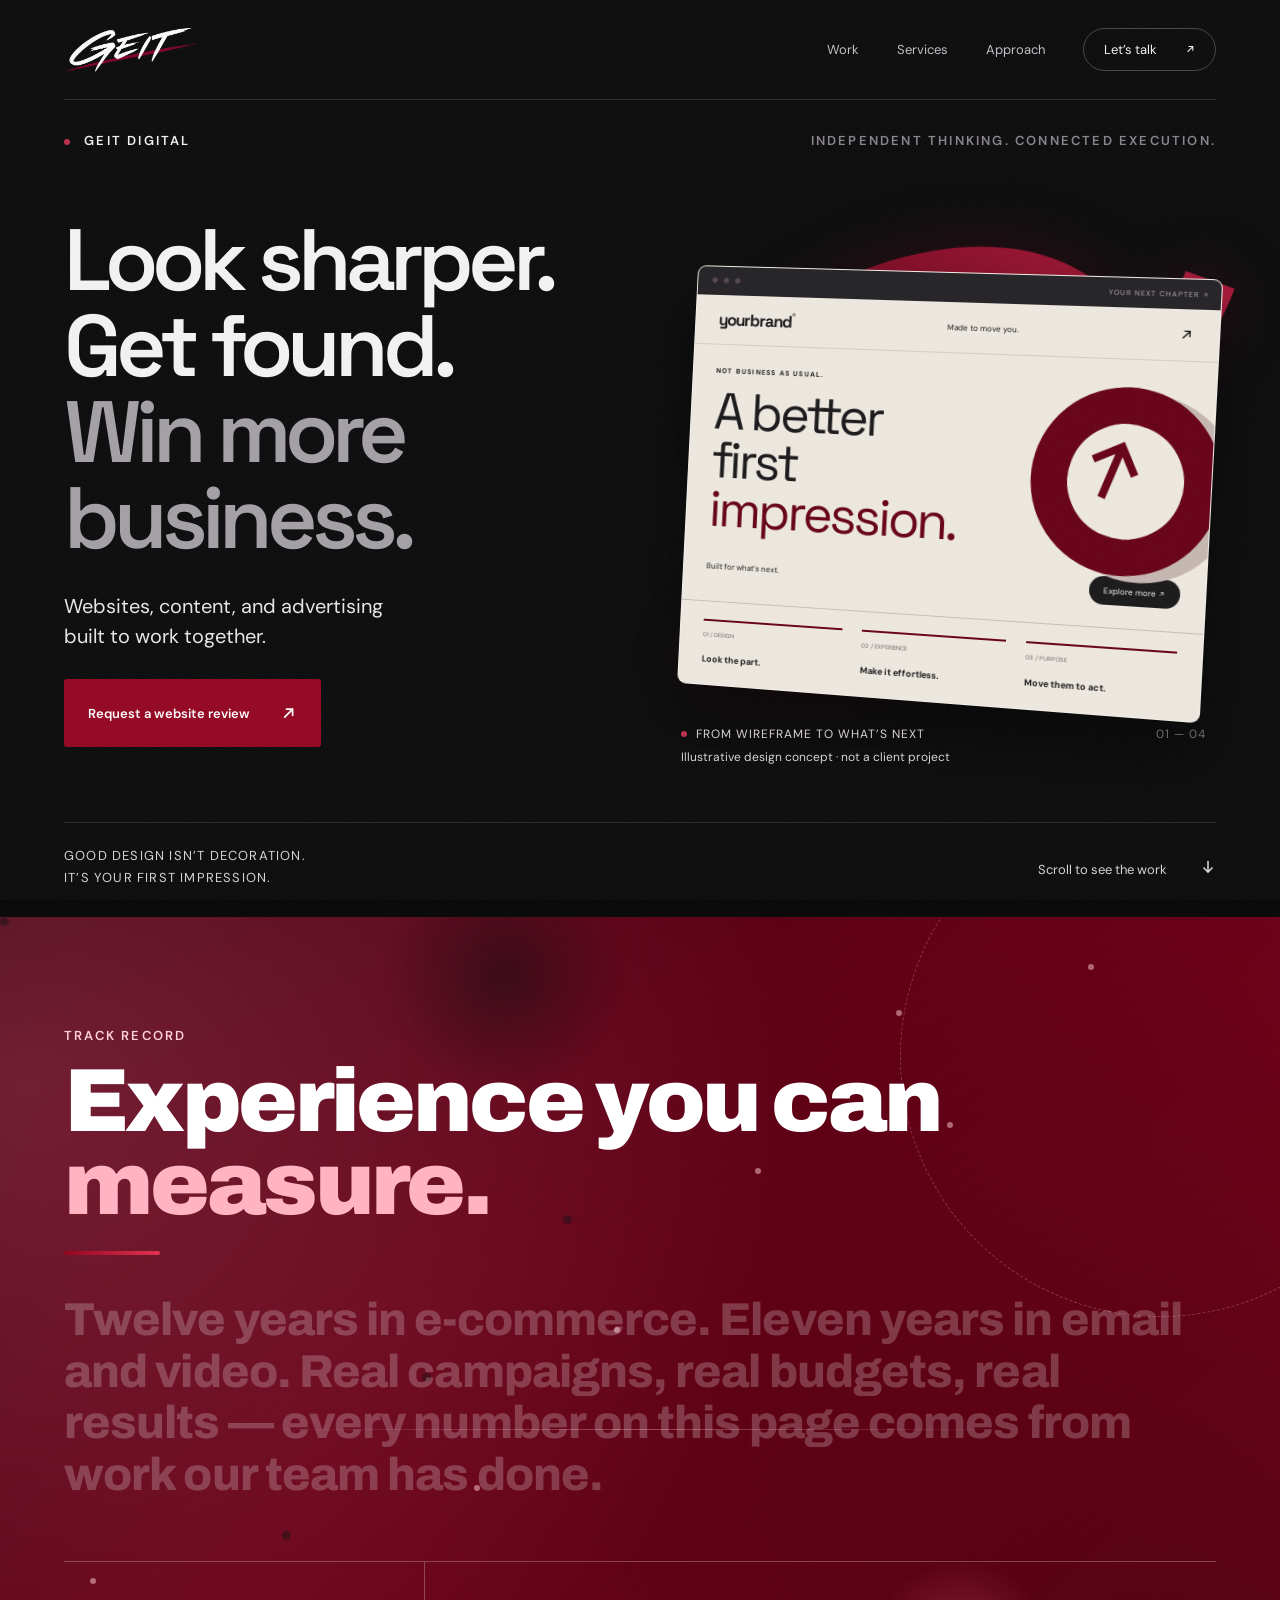
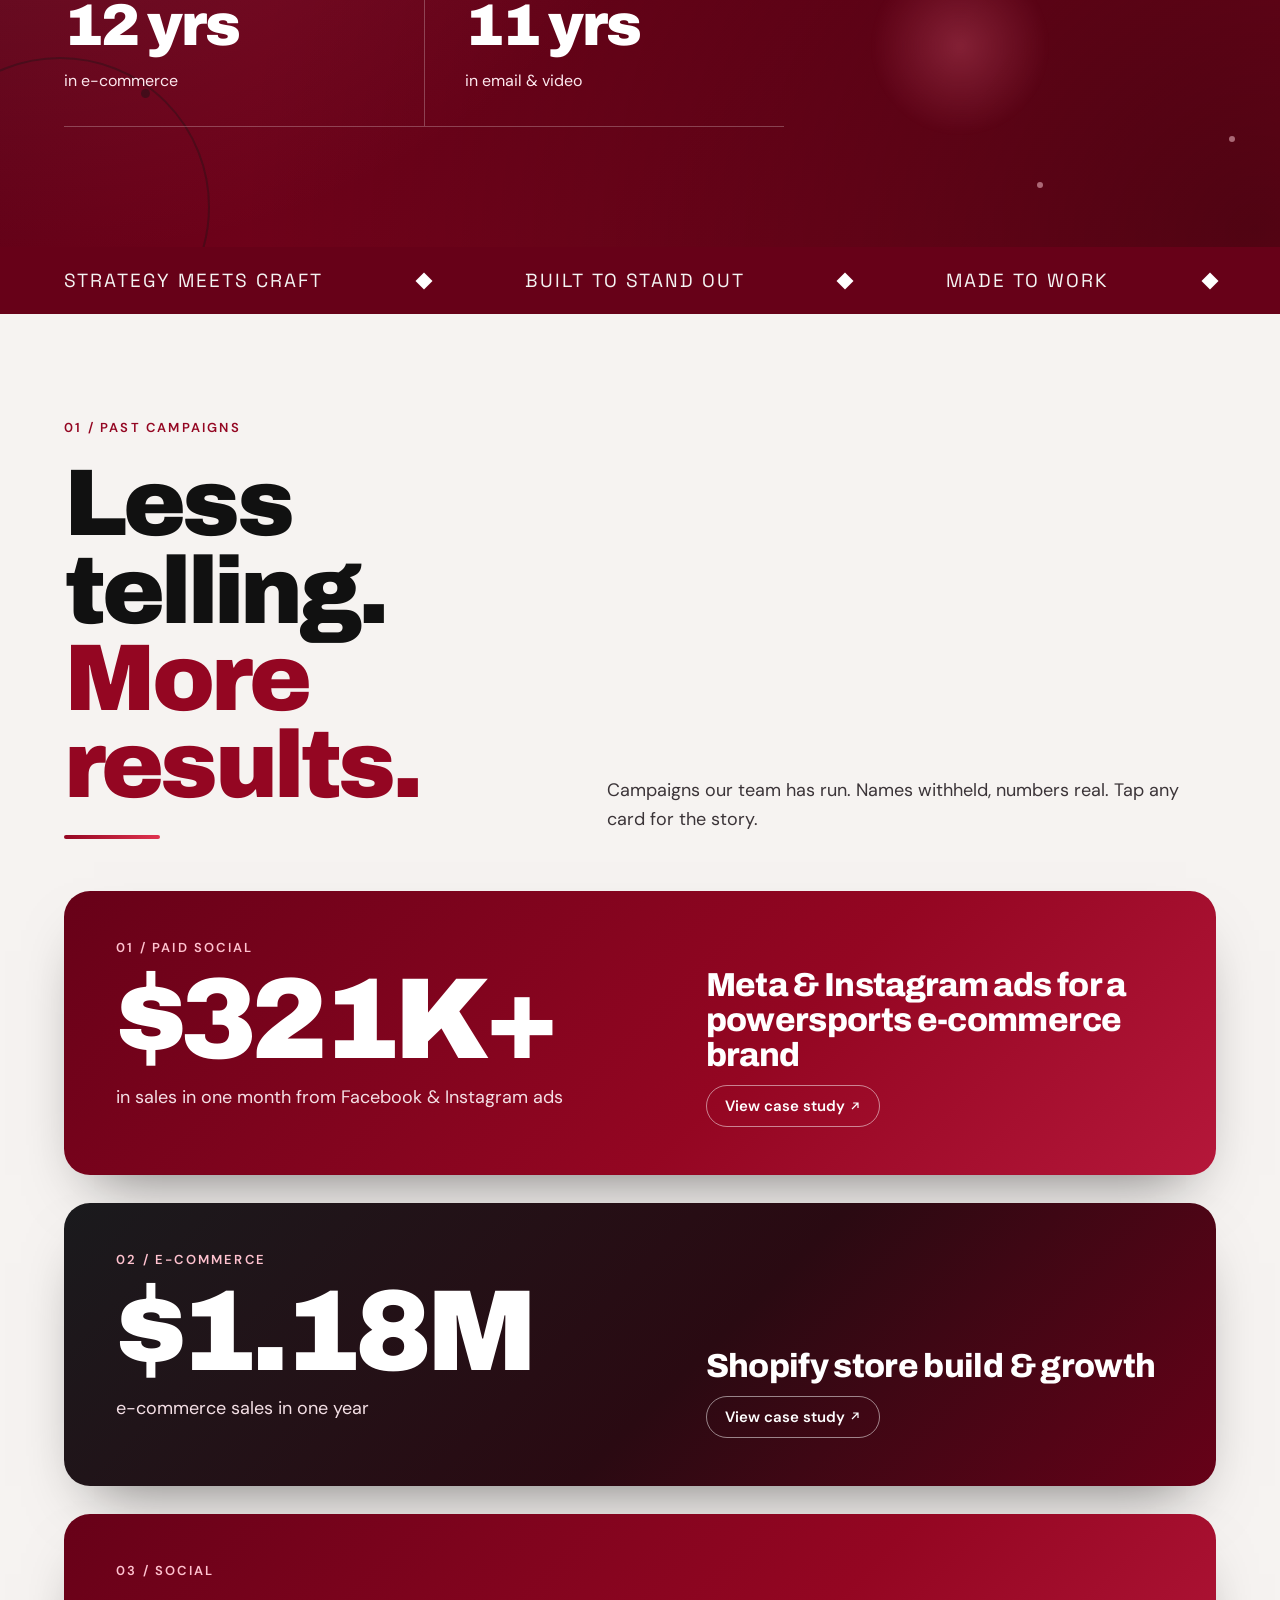
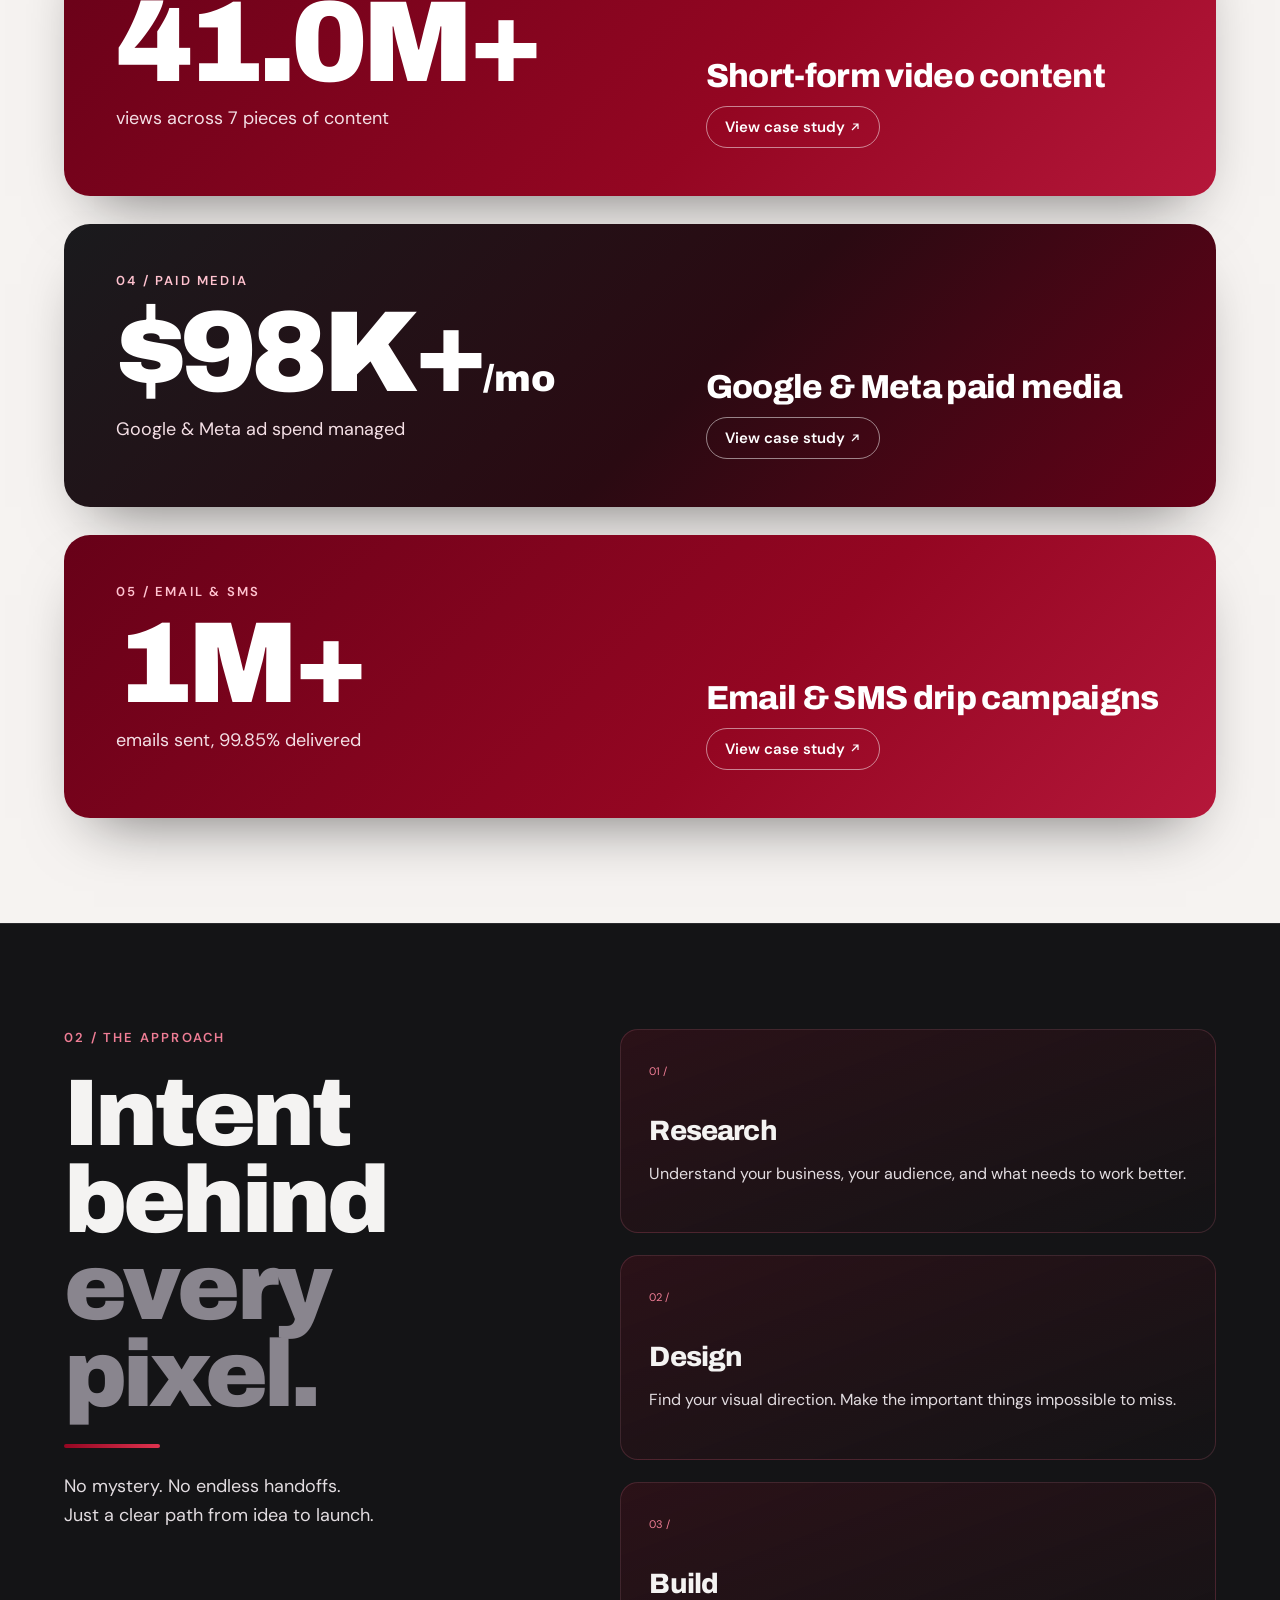
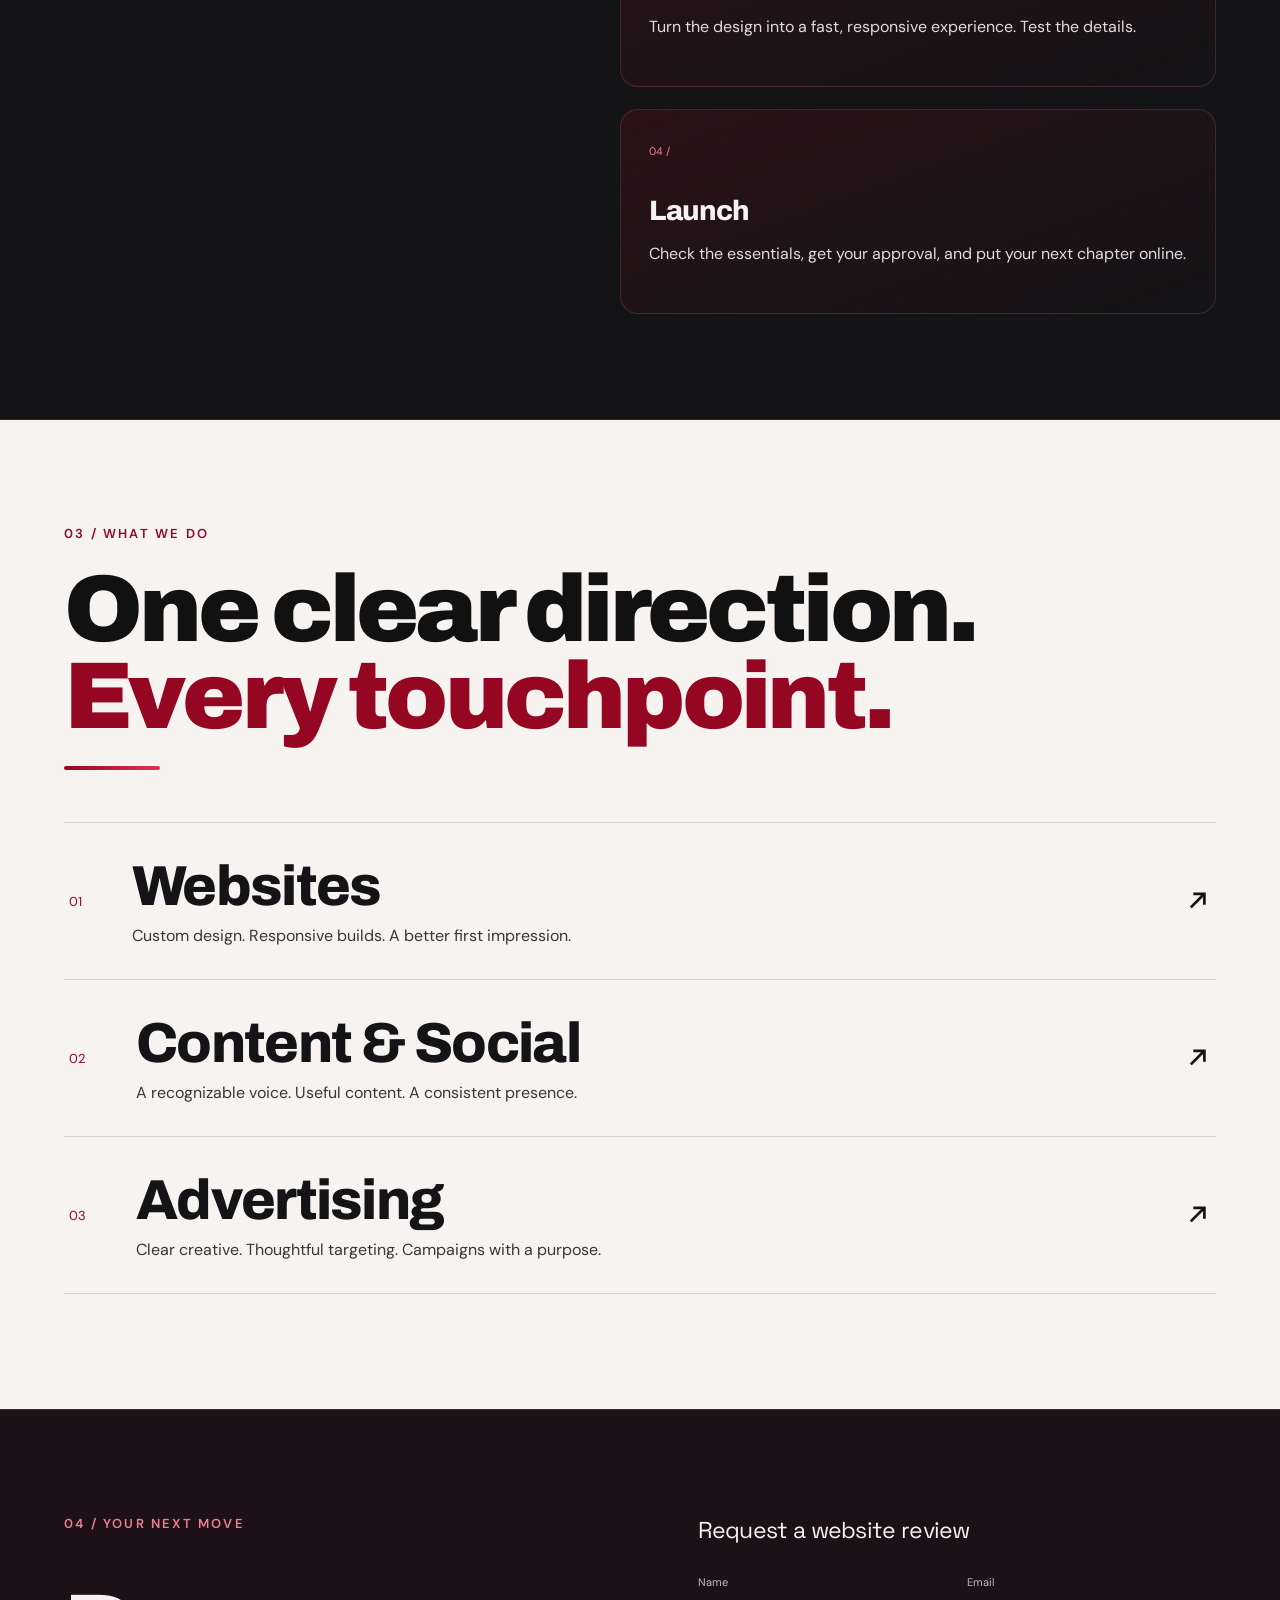
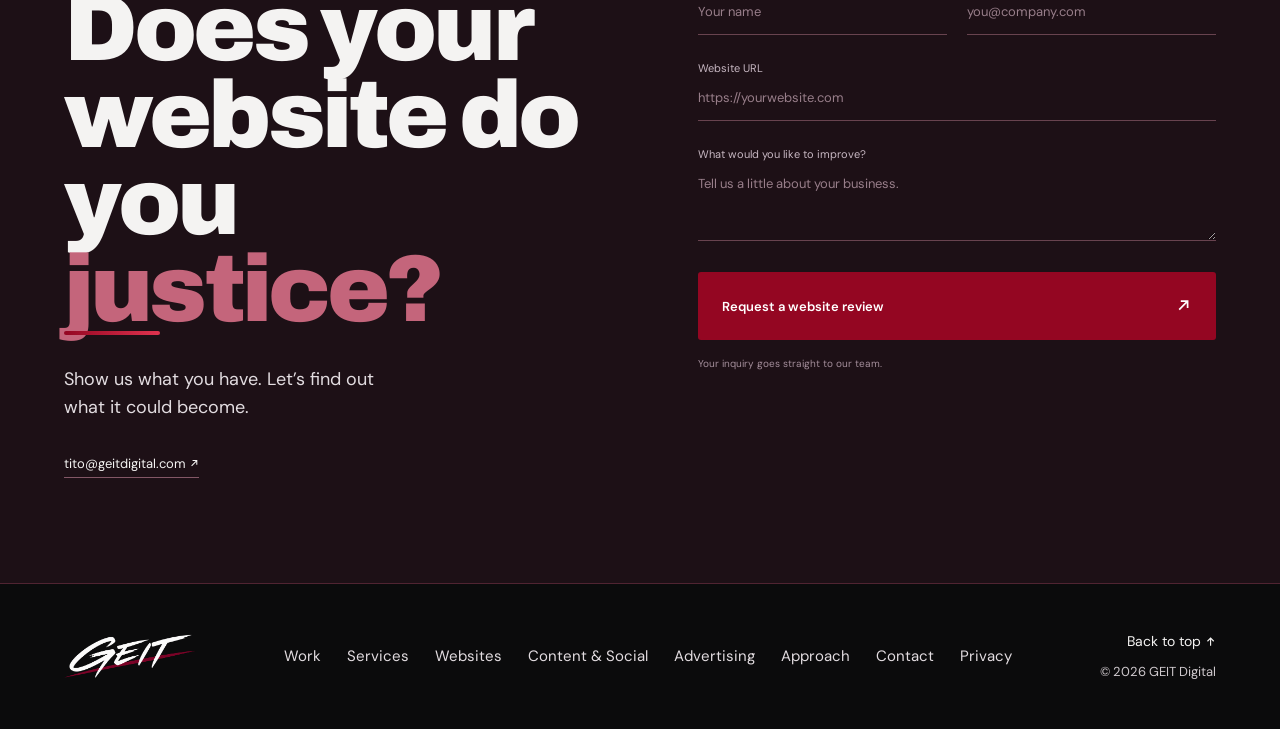
==== commit 0f08f865: "Clean URLs and homepage button fixes" ====
--- a/index.html
+++ b/index.html
@@ -1,13 +1,13 @@
 <!doctype html>
-<html lang="en"><head><meta charset="utf-8"><meta name="viewport" content="width=device-width, initial-scale=1"><meta name="theme-color" content="#0b0b0c"><meta name="description" content="GEIT Digital — websites, content, and advertising built to work together."><title>GEIT Digital — Built to stand out.</title><link rel="icon" href="assets/geit-logo.png"><link rel="preconnect" href="https://fonts.googleapis.com"><link rel="preconnect" href="https://fonts.gstatic.com" crossorigin><link href="https://fonts.googleapis.com/css2?family=Archivo:wght@800;900&family=DM+Sans:wght@400;500;600;700&family=Space+Grotesk:wght@400;500;600;700&display=swap" rel="stylesheet"><link rel="stylesheet" href="styles.css?v=20261107f"><script src="script.js?v=20261107f" defer></script></head>
+<html lang="en"><head><meta charset="utf-8"><meta name="viewport" content="width=device-width, initial-scale=1"><meta name="theme-color" content="#0b0b0c"><meta name="description" content="GEIT Digital — websites, content, and advertising built to work together."><title>GEIT Digital — Built to stand out.</title><link rel="icon" href="/assets/geit-logo.png"><link rel="preconnect" href="https://fonts.googleapis.com"><link rel="preconnect" href="https://fonts.gstatic.com" crossorigin><link href="https://fonts.googleapis.com/css2?family=Archivo:wght@800;900&family=DM+Sans:wght@400;500;600;700&family=Space+Grotesk:wght@400;500;600;700&display=swap" rel="stylesheet"><link rel="stylesheet" href="/styles.css?v=20261107f"><script src="/script.js?v=20261107f" defer></script></head>
 <body><a class="skip" href="#main">Skip to content</a><div class="cursor" aria-hidden="true"><span class="cursor-g">G</span></div>
-<header class="header"><a class="brand" href="index.html" aria-label="GEIT Digital home"><img src="assets/geit-logo.png" width="132" height="44" alt="GEIT Marketing"></a><button class="menu-toggle" aria-expanded="false" aria-controls="site-nav" aria-label="Open menu"><span></span><span></span></button><nav id="site-nav" aria-label="Main navigation"><a href="work.html">Work</a><a href="services.html">Services</a><a class="m-only sub" href="websites.html">Websites</a><a class="m-only sub" href="content-social.html">Content &amp; Social</a><a class="m-only sub" href="advertising.html">Advertising</a><a href="approach.html">Approach</a><a class="nav-cta" href="contact.html">Let’s talk <span><svg class="ico" viewBox="0 0 16 16" aria-hidden="true"><path d="M4 12 12 4M5.5 4H12v6.5" fill="none" stroke="currentColor" stroke-width="1.6"/></svg></span></a></nav></header>
+<header class="header"><a class="brand" href="/" aria-label="GEIT Digital home"><img src="/assets/geit-logo.png" width="132" height="44" alt="GEIT Marketing"></a><button class="menu-toggle" aria-expanded="false" aria-controls="site-nav" aria-label="Open menu"><span></span><span></span></button><nav id="site-nav" aria-label="Main navigation"><a href="/work">Work</a><a href="/services">Services</a><a class="m-only sub" href="/websites">Websites</a><a class="m-only sub" href="/content-social">Content &amp; Social</a><a class="m-only sub" href="/advertising">Advertising</a><a href="/approach">Approach</a><a class="nav-cta" href="/contact">Let’s talk <span><svg class="ico" viewBox="0 0 16 16" aria-hidden="true"><path d="M4 12 12 4M5.5 4H12v6.5" fill="none" stroke="currentColor" stroke-width="1.6"/></svg></span></a></nav></header>
 <main id="main"><section class="hero" aria-labelledby="hero-title"><div class="hero-top"><p class="eyebrow"><i></i> GEIT DIGITAL</p><p class="edition">INDEPENDENT THINKING. CONNECTED EXECUTION.</p></div><div class="hero-layout"><div class="hero-copy"><h1 id="hero-title">Look sharper.<br>Get found.<br><span>Win more<br class="desktop-break"> business.</span></h1><p class="hero-sub">Websites, content, and advertising<br>built to work together.</p><a class="button" href="#review">Request a website review <span><svg class="ico" viewBox="0 0 16 16" aria-hidden="true"><path d="M4 12 12 4M5.5 4H12v6.5" fill="none" stroke="currentColor" stroke-width="1.6"/></svg></span></a></div>
 <div class="hero-art" aria-label="Animation of a wireframe becoming a polished website"><div class="art-grid"></div><svg class="swoosh" viewBox="0 0 600 600" aria-hidden="true"><defs><linearGradient id="maroon"><stop stop-color="#670118"/><stop offset="1" stop-color="#ad1838"/></linearGradient></defs><path d="M 65 396 C 510 550 613 93 297 120 C 96 139 111 351 365 293 C 481 266 540 211 565 171" fill="none" stroke="url(#maroon)" stroke-width="45" pathLength="1"/></svg>
 <div class="site-build"><div class="mini-chrome"><span><i class="dots" aria-hidden="true"></i></span><span>YOUR NEXT CHAPTER <svg class="ico" viewBox="0 0 16 16" aria-hidden="true"><path d="M4 12 12 4M5.5 4H12v6.5" fill="none" stroke="currentColor" stroke-width="1.6"/></svg></span></div><div class="mini-nav"><b>yourbrand<span>®</span></b><small>Made to move you.</small><span><svg class="ico" viewBox="0 0 16 16" aria-hidden="true"><path d="M4 12 12 4M5.5 4H12v6.5" fill="none" stroke="currentColor" stroke-width="1.6"/></svg></span></div><div class="mini-content"><p class="mini-label">NOT BUSINESS AS USUAL.</p><div class="mini-heading">A better<br>first<br><em>impression.</em></div><div class="mini-orbit"><span><svg class="ico" viewBox="0 0 16 16" aria-hidden="true"><path d="M4 12 12 4M5.5 4H12v6.5" fill="none" stroke="currentColor" stroke-width="1.6"/></svg></span></div><div class="mini-bottom"><span>Built for what’s next.</span><span class="mini-pill">Explore more <svg class="ico" viewBox="0 0 16 16" aria-hidden="true"><path d="M4 12 12 4M5.5 4H12v6.5" fill="none" stroke="currentColor" stroke-width="1.6"/></svg></span></div></div><div class="mini-cards"><div><span>01 / DESIGN</span><b>Look the part.</b></div><div><span>02 / EXPERIENCE</span><b>Make it effortless.</b></div><div><span>03 / PURPOSE</span><b>Move them to act.</b></div></div></div>
 <div class="build-caption"><span class="live-dot"></span> FROM WIREFRAME TO WHAT’S NEXT <span>01 — 04</span></div><p class="concept-note">Illustrative design concept · not a client project</p></div></div><div class="hero-bottom"><span>GOOD DESIGN ISN’T DECORATION.<br>IT’S YOUR FIRST IMPRESSION.</span><a href="#work">Scroll to see the work <span><svg class="ico" viewBox="0 0 16 16" aria-hidden="true"><path d="M8 2v11M3.5 8.5 8 13l4.5-4.5" fill="none" stroke="currentColor" stroke-width="1.6"/></svg></span></a></div></section>
 <section class="proof" id="proof" aria-labelledby="proof-title"><div class="proof-glow" aria-hidden="true"></div><div class="proof-inner"><div class="proof-head reveal"><p class="eyebrow">TRACK RECORD</p><h2 id="proof-title">Experience you can <span>measure.</span></h2><i class="rule" aria-hidden="true"></i></div><p class="scrub-text" data-scrub>Twelve years in e-commerce. Eleven years in email and video. Real campaigns, real budgets, real results — every number on this page comes from work our team has done.</p><div class="stats stats-2"><div class="stat reveal"><b data-count="12" data-suf=" yrs">12 yrs</b><p>in e-commerce</p></div><div class="stat reveal"><b data-count="11" data-suf=" yrs">11 yrs</b><p>in email &amp; video</p></div></div></div></section><div class="ticker" aria-hidden="true"><span>STRATEGY MEETS CRAFT</span><b class="tick-mark" aria-hidden="true"></b><span>BUILT TO STAND OUT</span><b class="tick-mark" aria-hidden="true"></b><span>MADE TO WORK</span><b class="tick-mark" aria-hidden="true"></b></div>
 <section id="work" class="section work light"><div class="section-heading reveal"><div><p class="eyebrow">01 / PAST CAMPAIGNS</p><h2>Less telling.<br><span>More results.</span></h2><i class="rule" aria-hidden="true"></i></div><p>Campaigns our team has run. Names withheld, numbers real. Tap any card for the story.</p></div><div class="case-stack"><article class="case-card" style="--i:0"><button class="case-open" data-case="meta" aria-haspopup="dialog" aria-controls="case-meta"><span class="case-num">01 / PAID SOCIAL</span><span class="case-stat"><b data-count="323" data-pre="$" data-suf="K+">$323K+</b></span><span class="case-cap">in sales in one month from Facebook &amp; Instagram ads</span><span class="case-title">Meta &amp; Instagram ads for a powersports e-commerce brand</span><span class="case-more">View case study <i><svg class="ico" viewBox="0 0 16 16" aria-hidden="true"><path d="M4 12 12 4M5.5 4H12v6.5" fill="none" stroke="currentColor" stroke-width="1.6"/></svg></i></span></button></article><article class="case-card" style="--i:1"><button class="case-open" data-case="shopify" aria-haspopup="dialog" aria-controls="case-shopify"><span class="case-num">02 / E-COMMERCE</span><span class="case-stat"><b data-count="1.21" data-dec="2" data-pre="$" data-suf="M">$1.21M</b></span><span class="case-cap">e-commerce sales in one year</span><span class="case-title">Shopify store build &amp; growth</span><span class="case-more">View case study <i><svg class="ico" viewBox="0 0 16 16" aria-hidden="true"><path d="M4 12 12 4M5.5 4H12v6.5" fill="none" stroke="currentColor" stroke-width="1.6"/></svg></i></span></button></article><article class="case-card" style="--i:2"><button class="case-open" data-case="video" aria-haspopup="dialog" aria-controls="case-video"><span class="case-num">03 / SOCIAL</span><span class="case-stat"><b data-count="41.9" data-dec="1" data-suf="M+">41.9M+</b></span><span class="case-cap">views across 7 pieces of content</span><span class="case-title">Short-form video content</span><span class="case-more">View case study <i><svg class="ico" viewBox="0 0 16 16" aria-hidden="true"><path d="M4 12 12 4M5.5 4H12v6.5" fill="none" stroke="currentColor" stroke-width="1.6"/></svg></i></span></button></article><article class="case-card" style="--i:3"><button class="case-open" data-case="paid" aria-haspopup="dialog" aria-controls="case-paid"><span class="case-num">04 / PAID MEDIA</span><span class="case-stat"><b data-count="100" data-pre="$" data-suf="K+<small>/mo</small>">$100K+<small>/mo</small></b></span><span class="case-cap">Google &amp; Meta ad spend managed</span><span class="case-title">Google &amp; Meta paid media</span><span class="case-more">View case study <i><svg class="ico" viewBox="0 0 16 16" aria-hidden="true"><path d="M4 12 12 4M5.5 4H12v6.5" fill="none" stroke="currentColor" stroke-width="1.6"/></svg></i></span></button></article><article class="case-card" style="--i:4"><button class="case-open" data-case="email" aria-haspopup="dialog" aria-controls="case-email"><span class="case-num">05 / EMAIL &amp; SMS</span><span class="case-stat"><b data-count="1" data-suf="M+">1M+</b></span><span class="case-cap">emails sent, 99.85% delivered</span><span class="case-title">Email &amp; SMS drip campaigns</span><span class="case-more">View case study <i><svg class="ico" viewBox="0 0 16 16" aria-hidden="true"><path d="M4 12 12 4M5.5 4H12v6.5" fill="none" stroke="currentColor" stroke-width="1.6"/></svg></i></span></button></article></div></section><section id="approach" class="section approach"><div class="section-heading reveal"><div><p class="eyebrow">02 / THE APPROACH</p><h2>Intent behind<br><span>every pixel.</span></h2><i class="rule" aria-hidden="true"></i></div><p>No mystery. No endless handoffs.<br>Just a clear path from idea to launch.</p></div><div class="steps"><article class="reveal"><span>01 /</span><h3>Research</h3><p>Understand your business, your audience, and what needs to work better.</p></article><article class="reveal"><span>02 /</span><h3>Design</h3><p>Find your visual direction. Make the important things impossible to miss.</p></article><article class="reveal"><span>03 /</span><h3>Build</h3><p>Turn the design into a fast, responsive experience. Test the details.</p></article><article class="reveal"><span>04 /</span><h3>Launch</h3><p>Check the essentials, get your approval, and put your next chapter online.</p></article></div></section>
-<section class="section services light" id="services"><div class="section-heading reveal"><div><p class="eyebrow">03 / WHAT WE DO</p><h2>One clear direction.<br><span>Every touchpoint.</span></h2><i class="rule" aria-hidden="true"></i></div></div><a class="service-row reveal" href="websites.html"><span>01</span><div><h3>Websites</h3><p>Custom design. Responsive builds. A better first impression.</p></div><b><svg class="ico" viewBox="0 0 16 16" aria-hidden="true"><path d="M4 12 12 4M5.5 4H12v6.5" fill="none" stroke="currentColor" stroke-width="1.6"/></svg></b></a><a class="service-row reveal" href="#review"><span>02</span><div><h3>Content & Social</h3><p>A recognizable voice. Useful content. A consistent presence.</p></div><b><svg class="ico" viewBox="0 0 16 16" aria-hidden="true"><path d="M4 12 12 4M5.5 4H12v6.5" fill="none" stroke="currentColor" stroke-width="1.6"/></svg></b></a><a class="service-row reveal" href="advertising.html"><span>03</span><div><h3>Advertising</h3><p>Clear creative. Thoughtful targeting. Campaigns with a purpose.</p></div><b><svg class="ico" viewBox="0 0 16 16" aria-hidden="true"><path d="M4 12 12 4M5.5 4H12v6.5" fill="none" stroke="currentColor" stroke-width="1.6"/></svg></b></a></section>
-<section class="section review" id="review"><div class="review-copy reveal"><p class="eyebrow">04 / YOUR NEXT MOVE</p><h2>Does your<br>website do<br>you <em>justice?</em></h2><i class="rule" aria-hidden="true"></i><p>Show us what you have. Let’s find out<br>what it could become.</p><a href="mailto:tito@geitdigital.com">tito@geitdigital.com <svg class="ico" viewBox="0 0 16 16" aria-hidden="true"><path d="M4 12 12 4M5.5 4H12v6.5" fill="none" stroke="currentColor" stroke-width="1.6"/></svg></a></div><form id="review-form" class="reveal" action="https://formspree.io/f/xvkknqyy" method="POST"><input type="hidden" name="_subject" value="New inquiry from geitdigital.com"><p class="form-intro">Request a website review</p><div class="form-grid"><label>Name<input name="name" autocomplete="name" required placeholder="Your name"></label><label>Email<input name="email" type="email" autocomplete="email" required placeholder="you@company.com"></label></div><label>Website URL<input name="website" type="url" placeholder="https://yourwebsite.com" required></label><label>What would you like to improve?<textarea name="message" rows="3" placeholder="Tell us a little about your business."></textarea></label><button class="button" id="review-submit" type="button">Request a website review <span><svg class="ico" viewBox="0 0 16 16" aria-hidden="true"><path d="M4 12 12 4M5.5 4H12v6.5" fill="none" stroke="currentColor" stroke-width="1.6"/></svg></span></button><p class="prototype-note">Your inquiry goes straight to our team.</p><p id="form-status" role="status" aria-live="polite"></p></form></section></main><div class="case-overlay" id="case-meta" role="dialog" aria-modal="true" aria-labelledby="case-meta-title" hidden><div class="cs-scroll"><button class="cs-close" aria-label="Close case study"><svg class="ico ico-x" viewBox="0 0 16 16" aria-hidden="true"><path d="M3 3l10 10M13 3 3 13" fill="none" stroke="currentColor" stroke-width="1.8"/></svg></button><header class="cs-hero"><p class="eyebrow">CASE STUDY 01 · PAST CAMPAIGN</p><h2 id="case-meta-title">Meta &amp; Instagram ads for a powersports e-commerce brand</h2><i class="rule" aria-hidden="true"></i></header><section class="cs-block"><h3>The challenge</h3><p>A powersports e-commerce brand needed paid social to turn attention into orders, not just clicks.</p></section><section class="cs-block"><h3>The approach</h3><p>Built and managed Facebook and Instagram ad campaigns: creative, audiences, and ongoing optimization toward sales.</p></section><section class="cs-block cs-result"><h3>The result</h3><div class="cs-metrics"><div class="cs-metric"><b data-count="323" data-pre="$" data-suf="K+">$323K+</b><p>in sales in one month from Facebook &amp; Instagram ads</p></div></div></section><p class="cs-note">Past campaign from our team’s experience. Client name withheld.</p><a class="button cs-cta" href="contact.html">Request a website review <span><svg class="ico" viewBox="0 0 16 16" aria-hidden="true"><path d="M4 12 12 4M5.5 4H12v6.5" fill="none" stroke="currentColor" stroke-width="1.6"/></svg></span></a></div></div><div class="case-overlay" id="case-shopify" role="dialog" aria-modal="true" aria-labelledby="case-shopify-title" hidden><div class="cs-scroll"><button class="cs-close" aria-label="Close case study"><svg class="ico ico-x" viewBox="0 0 16 16" aria-hidden="true"><path d="M3 3l10 10M13 3 3 13" fill="none" stroke="currentColor" stroke-width="1.8"/></svg></button><header class="cs-hero"><p class="eyebrow">CASE STUDY 02 · PAST CAMPAIGN</p><h2 id="case-shopify-title">Shopify store build &amp; growth</h2><i class="rule" aria-hidden="true"></i></header><section class="cs-block"><h3>The challenge</h3><p>An online store needed a storefront and a growth plan that could carry real sales volume.</p></section><section class="cs-block"><h3>The approach</h3><p>Built the Shopify store and supported its growth with the marketing around it.</p></section><section class="cs-block cs-result"><h3>The result</h3><div class="cs-metrics"><div class="cs-metric"><b data-count="1.21" data-dec="2" data-pre="$" data-suf="M">$1.21M</b><p>e-commerce sales in one year</p></div></div></section><p class="cs-note">Past campaign from our team’s experience. Client name withheld.</p><a class="button cs-cta" href="contact.html">Request a website review <span><svg class="ico" viewBox="0 0 16 16" aria-hidden="true"><path d="M4 12 12 4M5.5 4H12v6.5" fill="none" stroke="currentColor" stroke-width="1.6"/></svg></span></a></div></div><div class="case-overlay" id="case-video" role="dialog" aria-modal="true" aria-labelledby="case-video-title" hidden><div class="cs-scroll"><button class="cs-close" aria-label="Close case study"><svg class="ico ico-x" viewBox="0 0 16 16" aria-hidden="true"><path d="M3 3l10 10M13 3 3 13" fill="none" stroke="currentColor" stroke-width="1.8"/></svg></button><header class="cs-hero"><p class="eyebrow">CASE STUDY 03 · PAST CAMPAIGN</p><h2 id="case-video-title">Short-form video content</h2><i class="rule" aria-hidden="true"></i></header><section class="cs-block"><h3>The challenge</h3><p>A brand needed content that people actually stop and watch.</p></section><section class="cs-block"><h3>The approach</h3><p>Planned and produced short-form video built for social feeds.</p></section><section class="cs-block cs-result"><h3>The result</h3><div class="cs-metrics"><div class="cs-metric"><b data-count="41.9" data-dec="1" data-suf="M+">41.9M+</b><p>views across 7 pieces of content</p></div><div class="cs-metric"><b data-count="7">7</b><p>pieces of content</p></div></div></section><p class="cs-note">Past campaign from our team’s experience. Client name withheld.</p><a class="button cs-cta" href="contact.html">Request a website review <span><svg class="ico" viewBox="0 0 16 16" aria-hidden="true"><path d="M4 12 12 4M5.5 4H12v6.5" fill="none" stroke="currentColor" stroke-width="1.6"/></svg></span></a></div></div><div class="case-overlay" id="case-paid" role="dialog" aria-modal="true" aria-labelledby="case-paid-title" hidden><div class="cs-scroll"><button class="cs-close" aria-label="Close case study"><svg class="ico ico-x" viewBox="0 0 16 16" aria-hidden="true"><path d="M3 3l10 10M13 3 3 13" fill="none" stroke="currentColor" stroke-width="1.8"/></svg></button><header class="cs-hero"><p class="eyebrow">CASE STUDY 04 · PAST CAMPAIGN</p><h2 id="case-paid-title">Google &amp; Meta paid media</h2><i class="rule" aria-hidden="true"></i></header><section class="cs-block"><h3>The challenge</h3><p>Large monthly ad budgets need careful management to keep traffic growing and spend accountable.</p></section><section class="cs-block"><h3>The approach</h3><p>Managed paid campaigns across Google and Meta, monitoring and adjusting spend month to month.</p></section><section class="cs-block cs-result"><h3>The result</h3><div class="cs-metrics"><div class="cs-metric"><b data-count="100" data-pre="$" data-suf="K+<small>/mo</small>">$100K+<small>/mo</small></b><p>Google &amp; Meta ad spend managed</p></div><div class="cs-metric"><b data-count="1.6" data-dec="1" data-suf="M">1.6M</b><p>site users in a year from campaigns</p></div></div></section><p class="cs-note">Past campaign from our team’s experience. Client name withheld.</p><a class="button cs-cta" href="contact.html">Request a website review <span><svg class="ico" viewBox="0 0 16 16" aria-hidden="true"><path d="M4 12 12 4M5.5 4H12v6.5" fill="none" stroke="currentColor" stroke-width="1.6"/></svg></span></a></div></div><div class="case-overlay" id="case-email" role="dialog" aria-modal="true" aria-labelledby="case-email-title" hidden><div class="cs-scroll"><button class="cs-close" aria-label="Close case study"><svg class="ico ico-x" viewBox="0 0 16 16" aria-hidden="true"><path d="M3 3l10 10M13 3 3 13" fill="none" stroke="currentColor" stroke-width="1.8"/></svg></button><header class="cs-hero"><p class="eyebrow">CASE STUDY 05 · PAST CAMPAIGN</p><h2 id="case-email-title">Email &amp; SMS drip campaigns</h2><i class="rule" aria-hidden="true"></i></header><section class="cs-block"><h3>The challenge</h3><p>Customers needed timely, relevant follow-up without messages landing in spam.</p></section><section class="cs-block"><h3>The approach</h3><p>Built automated email and SMS drip campaigns and kept sending practices clean for deliverability.</p></section><section class="cs-block cs-result"><h3>The result</h3><div class="cs-metrics"><div class="cs-metric"><b data-count="1" data-suf="M+">1M+</b><p>emails sent</p></div><div class="cs-metric"><b data-count="99.85" data-dec="2" data-suf="%">99.85%</b><p>delivered</p></div></div></section><p class="cs-note">Past campaign from our team’s experience. Client name withheld.</p><a class="button cs-cta" href="contact.html">Request a website review <span><svg class="ico" viewBox="0 0 16 16" aria-hidden="true"><path d="M4 12 12 4M5.5 4H12v6.5" fill="none" stroke="currentColor" stroke-width="1.6"/></svg></span></a></div></div>
-<footer><a href="index.html" class="brand"><img src="assets/geit-logo.png" width="132" height="44" alt="GEIT Marketing" loading="lazy"></a><nav class="foot-nav" aria-label="Footer navigation"><a href="work.html">Work</a><a href="services.html">Services</a><a href="websites.html">Websites</a><a href="content-social.html">Content &amp; Social</a><a href="advertising.html">Advertising</a><a href="approach.html">Approach</a><a href="contact.html">Contact</a><a href="privacy.html">Privacy</a></nav><div><a href="#main">Back to top <svg class="ico" viewBox="0 0 16 16" aria-hidden="true"><path d="M8 14V3M3.5 7.5 8 3l4.5 4.5" fill="none" stroke="currentColor" stroke-width="1.6"/></svg></a><p>© 2026 GEIT Digital</p></div></footer></body></html>
+<section class="section services light" id="services"><div class="section-heading reveal"><div><p class="eyebrow">03 / WHAT WE DO</p><h2>One clear direction.<br><span>Every touchpoint.</span></h2><i class="rule" aria-hidden="true"></i></div></div><a class="service-row reveal" href="/websites"><span>01</span><div><h3>Websites</h3><p>Custom design. Responsive builds. A better first impression.</p></div><b><svg class="ico" viewBox="0 0 16 16" aria-hidden="true"><path d="M4 12 12 4M5.5 4H12v6.5" fill="none" stroke="currentColor" stroke-width="1.6"/></svg></b></a><a class="service-row reveal" href="/content-social"><span>02</span><div><h3>Content & Social</h3><p>A recognizable voice. Useful content. A consistent presence.</p></div><b><svg class="ico" viewBox="0 0 16 16" aria-hidden="true"><path d="M4 12 12 4M5.5 4H12v6.5" fill="none" stroke="currentColor" stroke-width="1.6"/></svg></b></a><a class="service-row reveal" href="/advertising"><span>03</span><div><h3>Advertising</h3><p>Clear creative. Thoughtful targeting. Campaigns with a purpose.</p></div><b><svg class="ico" viewBox="0 0 16 16" aria-hidden="true"><path d="M4 12 12 4M5.5 4H12v6.5" fill="none" stroke="currentColor" stroke-width="1.6"/></svg></b></a></section>
+<section class="section review" id="review"><div class="review-copy reveal"><p class="eyebrow">04 / YOUR NEXT MOVE</p><h2>Does your<br>website do<br>you <em>justice?</em></h2><i class="rule" aria-hidden="true"></i><p>Show us what you have. Let’s find out<br>what it could become.</p><a href="mailto:tito@geitdigital.com">tito@geitdigital.com <svg class="ico" viewBox="0 0 16 16" aria-hidden="true"><path d="M4 12 12 4M5.5 4H12v6.5" fill="none" stroke="currentColor" stroke-width="1.6"/></svg></a></div><form id="review-form" class="reveal" action="https://formspree.io/f/xvkknqyy" method="POST"><input type="hidden" name="_subject" value="New inquiry from geitdigital.com"><p class="form-intro">Request a website review</p><div class="form-grid"><label>Name<input name="name" autocomplete="name" required placeholder="Your name"></label><label>Email<input name="email" type="email" autocomplete="email" required placeholder="you@company.com"></label></div><label>Website URL<input name="website" type="url" placeholder="https://yourwebsite.com" required></label><label>What would you like to improve?<textarea name="message" rows="3" placeholder="Tell us a little about your business."></textarea></label><button class="button" id="review-submit" type="submit">Request a website review <span><svg class="ico" viewBox="0 0 16 16" aria-hidden="true"><path d="M4 12 12 4M5.5 4H12v6.5" fill="none" stroke="currentColor" stroke-width="1.6"/></svg></span></button><p class="prototype-note">Your inquiry goes straight to our team.</p><p id="form-status" role="status" aria-live="polite"></p></form></section></main><div class="case-overlay" id="case-meta" role="dialog" aria-modal="true" aria-labelledby="case-meta-title" hidden><div class="cs-scroll"><button class="cs-close" aria-label="Close case study"><svg class="ico ico-x" viewBox="0 0 16 16" aria-hidden="true"><path d="M3 3l10 10M13 3 3 13" fill="none" stroke="currentColor" stroke-width="1.8"/></svg></button><header class="cs-hero"><p class="eyebrow">CASE STUDY 01 · PAST CAMPAIGN</p><h2 id="case-meta-title">Meta &amp; Instagram ads for a powersports e-commerce brand</h2><i class="rule" aria-hidden="true"></i></header><section class="cs-block"><h3>The challenge</h3><p>A powersports e-commerce brand needed paid social to turn attention into orders, not just clicks.</p></section><section class="cs-block"><h3>The approach</h3><p>Built and managed Facebook and Instagram ad campaigns: creative, audiences, and ongoing optimization toward sales.</p></section><section class="cs-block cs-result"><h3>The result</h3><div class="cs-metrics"><div class="cs-metric"><b data-count="323" data-pre="$" data-suf="K+">$323K+</b><p>in sales in one month from Facebook &amp; Instagram ads</p></div></div></section><p class="cs-note">Past campaign from our team’s experience. Client name withheld.</p><a class="button cs-cta" href="/contact">Request a website review <span><svg class="ico" viewBox="0 0 16 16" aria-hidden="true"><path d="M4 12 12 4M5.5 4H12v6.5" fill="none" stroke="currentColor" stroke-width="1.6"/></svg></span></a></div></div><div class="case-overlay" id="case-shopify" role="dialog" aria-modal="true" aria-labelledby="case-shopify-title" hidden><div class="cs-scroll"><button class="cs-close" aria-label="Close case study"><svg class="ico ico-x" viewBox="0 0 16 16" aria-hidden="true"><path d="M3 3l10 10M13 3 3 13" fill="none" stroke="currentColor" stroke-width="1.8"/></svg></button><header class="cs-hero"><p class="eyebrow">CASE STUDY 02 · PAST CAMPAIGN</p><h2 id="case-shopify-title">Shopify store build &amp; growth</h2><i class="rule" aria-hidden="true"></i></header><section class="cs-block"><h3>The challenge</h3><p>An online store needed a storefront and a growth plan that could carry real sales volume.</p></section><section class="cs-block"><h3>The approach</h3><p>Built the Shopify store and supported its growth with the marketing around it.</p></section><section class="cs-block cs-result"><h3>The result</h3><div class="cs-metrics"><div class="cs-metric"><b data-count="1.21" data-dec="2" data-pre="$" data-suf="M">$1.21M</b><p>e-commerce sales in one year</p></div></div></section><p class="cs-note">Past campaign from our team’s experience. Client name withheld.</p><a class="button cs-cta" href="/contact">Request a website review <span><svg class="ico" viewBox="0 0 16 16" aria-hidden="true"><path d="M4 12 12 4M5.5 4H12v6.5" fill="none" stroke="currentColor" stroke-width="1.6"/></svg></span></a></div></div><div class="case-overlay" id="case-video" role="dialog" aria-modal="true" aria-labelledby="case-video-title" hidden><div class="cs-scroll"><button class="cs-close" aria-label="Close case study"><svg class="ico ico-x" viewBox="0 0 16 16" aria-hidden="true"><path d="M3 3l10 10M13 3 3 13" fill="none" stroke="currentColor" stroke-width="1.8"/></svg></button><header class="cs-hero"><p class="eyebrow">CASE STUDY 03 · PAST CAMPAIGN</p><h2 id="case-video-title">Short-form video content</h2><i class="rule" aria-hidden="true"></i></header><section class="cs-block"><h3>The challenge</h3><p>A brand needed content that people actually stop and watch.</p></section><section class="cs-block"><h3>The approach</h3><p>Planned and produced short-form video built for social feeds.</p></section><section class="cs-block cs-result"><h3>The result</h3><div class="cs-metrics"><div class="cs-metric"><b data-count="41.9" data-dec="1" data-suf="M+">41.9M+</b><p>views across 7 pieces of content</p></div><div class="cs-metric"><b data-count="7">7</b><p>pieces of content</p></div></div></section><p class="cs-note">Past campaign from our team’s experience. Client name withheld.</p><a class="button cs-cta" href="/contact">Request a website review <span><svg class="ico" viewBox="0 0 16 16" aria-hidden="true"><path d="M4 12 12 4M5.5 4H12v6.5" fill="none" stroke="currentColor" stroke-width="1.6"/></svg></span></a></div></div><div class="case-overlay" id="case-paid" role="dialog" aria-modal="true" aria-labelledby="case-paid-title" hidden><div class="cs-scroll"><button class="cs-close" aria-label="Close case study"><svg class="ico ico-x" viewBox="0 0 16 16" aria-hidden="true"><path d="M3 3l10 10M13 3 3 13" fill="none" stroke="currentColor" stroke-width="1.8"/></svg></button><header class="cs-hero"><p class="eyebrow">CASE STUDY 04 · PAST CAMPAIGN</p><h2 id="case-paid-title">Google &amp; Meta paid media</h2><i class="rule" aria-hidden="true"></i></header><section class="cs-block"><h3>The challenge</h3><p>Large monthly ad budgets need careful management to keep traffic growing and spend accountable.</p></section><section class="cs-block"><h3>The approach</h3><p>Managed paid campaigns across Google and Meta, monitoring and adjusting spend month to month.</p></section><section class="cs-block cs-result"><h3>The result</h3><div class="cs-metrics"><div class="cs-metric"><b data-count="100" data-pre="$" data-suf="K+<small>/mo</small>">$100K+<small>/mo</small></b><p>Google &amp; Meta ad spend managed</p></div><div class="cs-metric"><b data-count="1.6" data-dec="1" data-suf="M">1.6M</b><p>site users in a year from campaigns</p></div></div></section><p class="cs-note">Past campaign from our team’s experience. Client name withheld.</p><a class="button cs-cta" href="/contact">Request a website review <span><svg class="ico" viewBox="0 0 16 16" aria-hidden="true"><path d="M4 12 12 4M5.5 4H12v6.5" fill="none" stroke="currentColor" stroke-width="1.6"/></svg></span></a></div></div><div class="case-overlay" id="case-email" role="dialog" aria-modal="true" aria-labelledby="case-email-title" hidden><div class="cs-scroll"><button class="cs-close" aria-label="Close case study"><svg class="ico ico-x" viewBox="0 0 16 16" aria-hidden="true"><path d="M3 3l10 10M13 3 3 13" fill="none" stroke="currentColor" stroke-width="1.8"/></svg></button><header class="cs-hero"><p class="eyebrow">CASE STUDY 05 · PAST CAMPAIGN</p><h2 id="case-email-title">Email &amp; SMS drip campaigns</h2><i class="rule" aria-hidden="true"></i></header><section class="cs-block"><h3>The challenge</h3><p>Customers needed timely, relevant follow-up without messages landing in spam.</p></section><section class="cs-block"><h3>The approach</h3><p>Built automated email and SMS drip campaigns and kept sending practices clean for deliverability.</p></section><section class="cs-block cs-result"><h3>The result</h3><div class="cs-metrics"><div class="cs-metric"><b data-count="1" data-suf="M+">1M+</b><p>emails sent</p></div><div class="cs-metric"><b data-count="99.85" data-dec="2" data-suf="%">99.85%</b><p>delivered</p></div></div></section><p class="cs-note">Past campaign from our team’s experience. Client name withheld.</p><a class="button cs-cta" href="/contact">Request a website review <span><svg class="ico" viewBox="0 0 16 16" aria-hidden="true"><path d="M4 12 12 4M5.5 4H12v6.5" fill="none" stroke="currentColor" stroke-width="1.6"/></svg></span></a></div></div>
+<footer><a href="/" class="brand"><img src="/assets/geit-logo.png" width="132" height="44" alt="GEIT Marketing" loading="lazy"></a><nav class="foot-nav" aria-label="Footer navigation"><a href="/work">Work</a><a href="/services">Services</a><a href="/websites">Websites</a><a href="/content-social">Content &amp; Social</a><a href="/advertising">Advertising</a><a href="/approach">Approach</a><a href="/contact">Contact</a><a href="/privacy">Privacy</a></nav><div><a href="#main">Back to top <svg class="ico" viewBox="0 0 16 16" aria-hidden="true"><path d="M8 14V3M3.5 7.5 8 3l4.5 4.5" fill="none" stroke="currentColor" stroke-width="1.6"/></svg></a><p>© 2026 GEIT Digital</p></div></footer></body></html>
